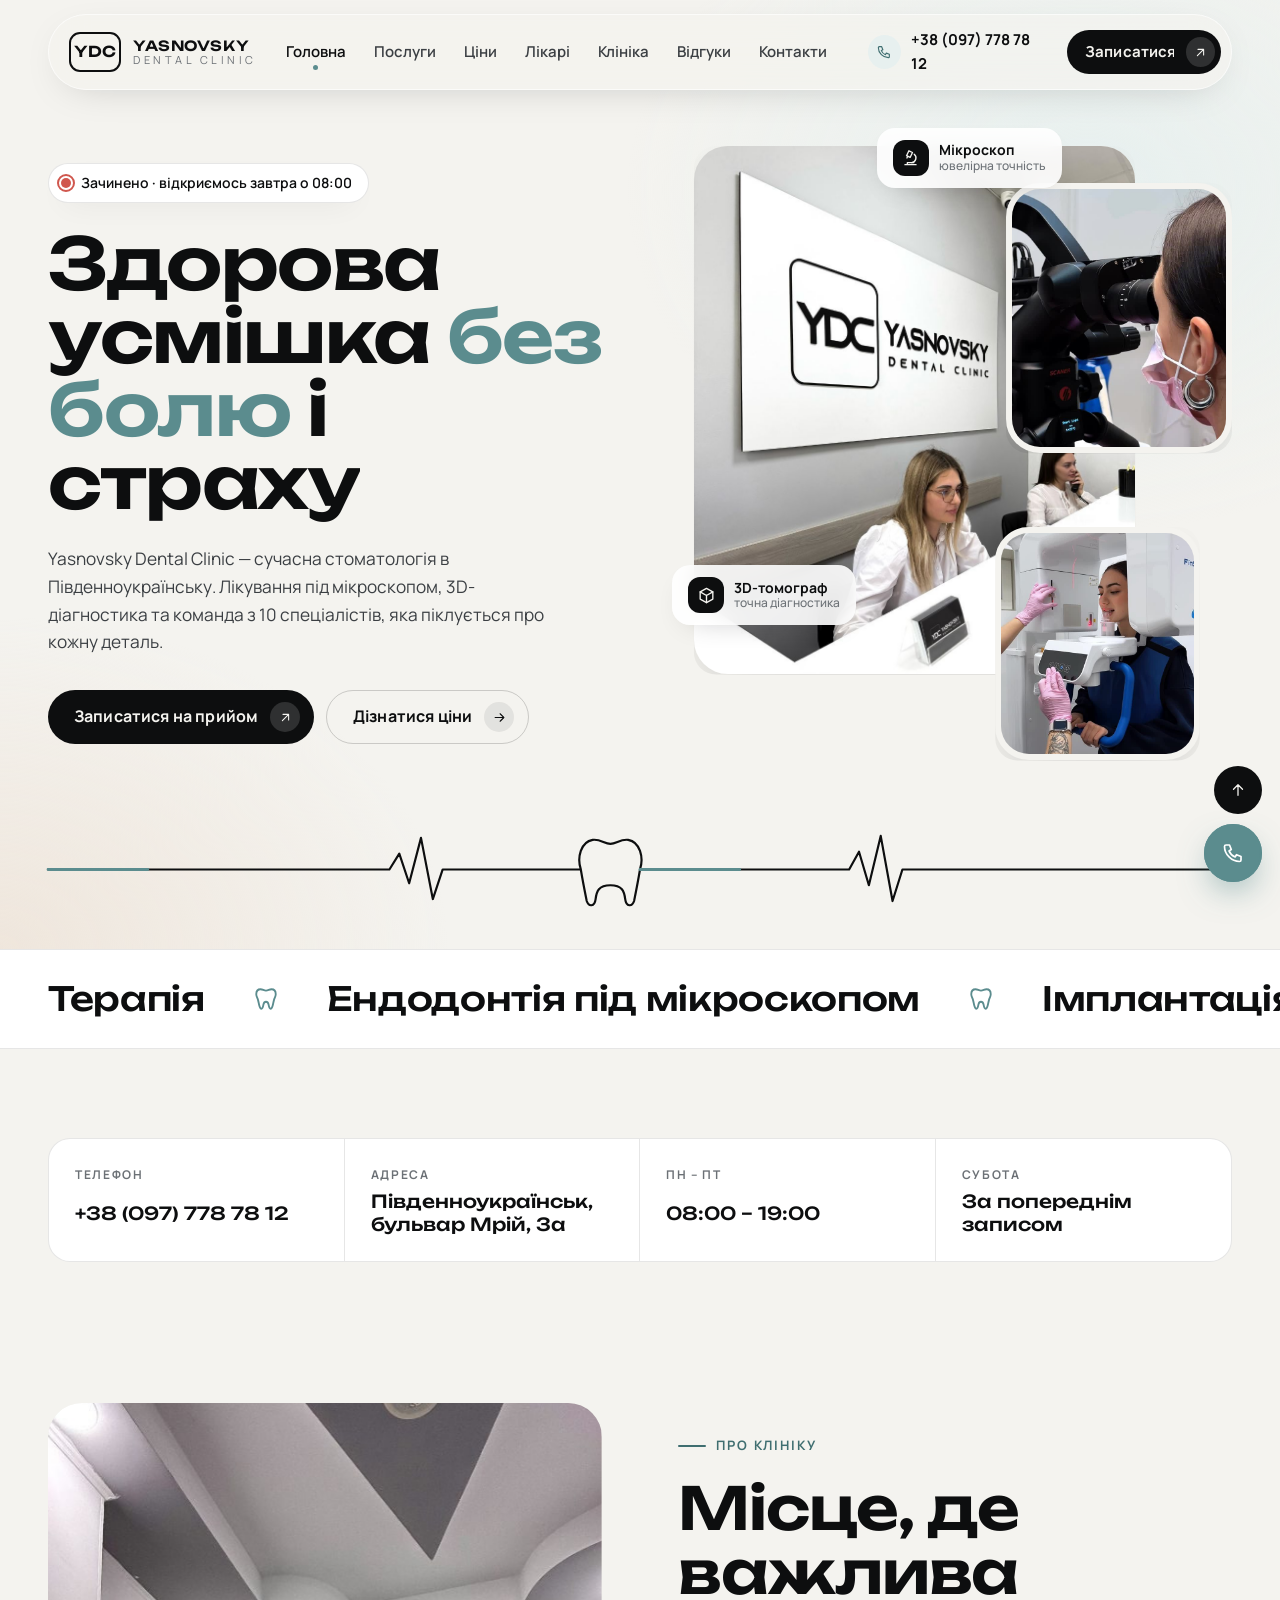
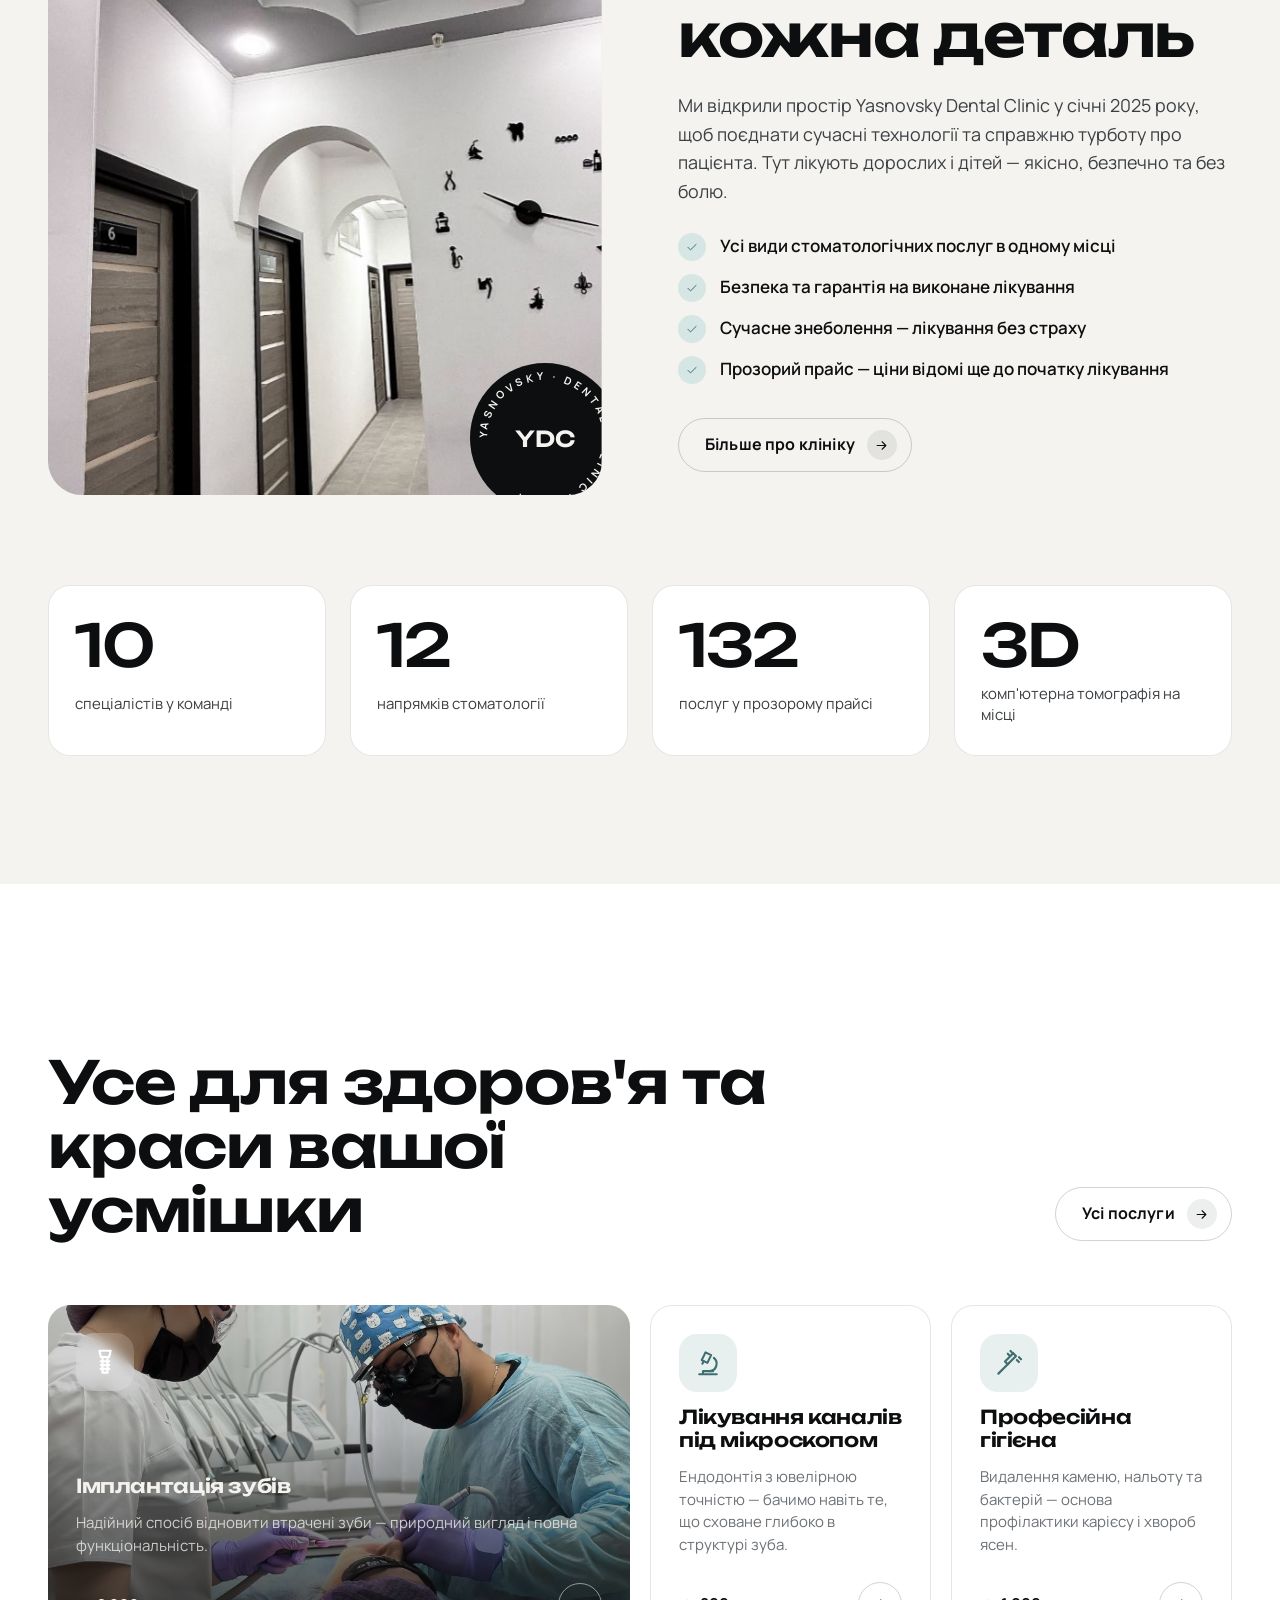
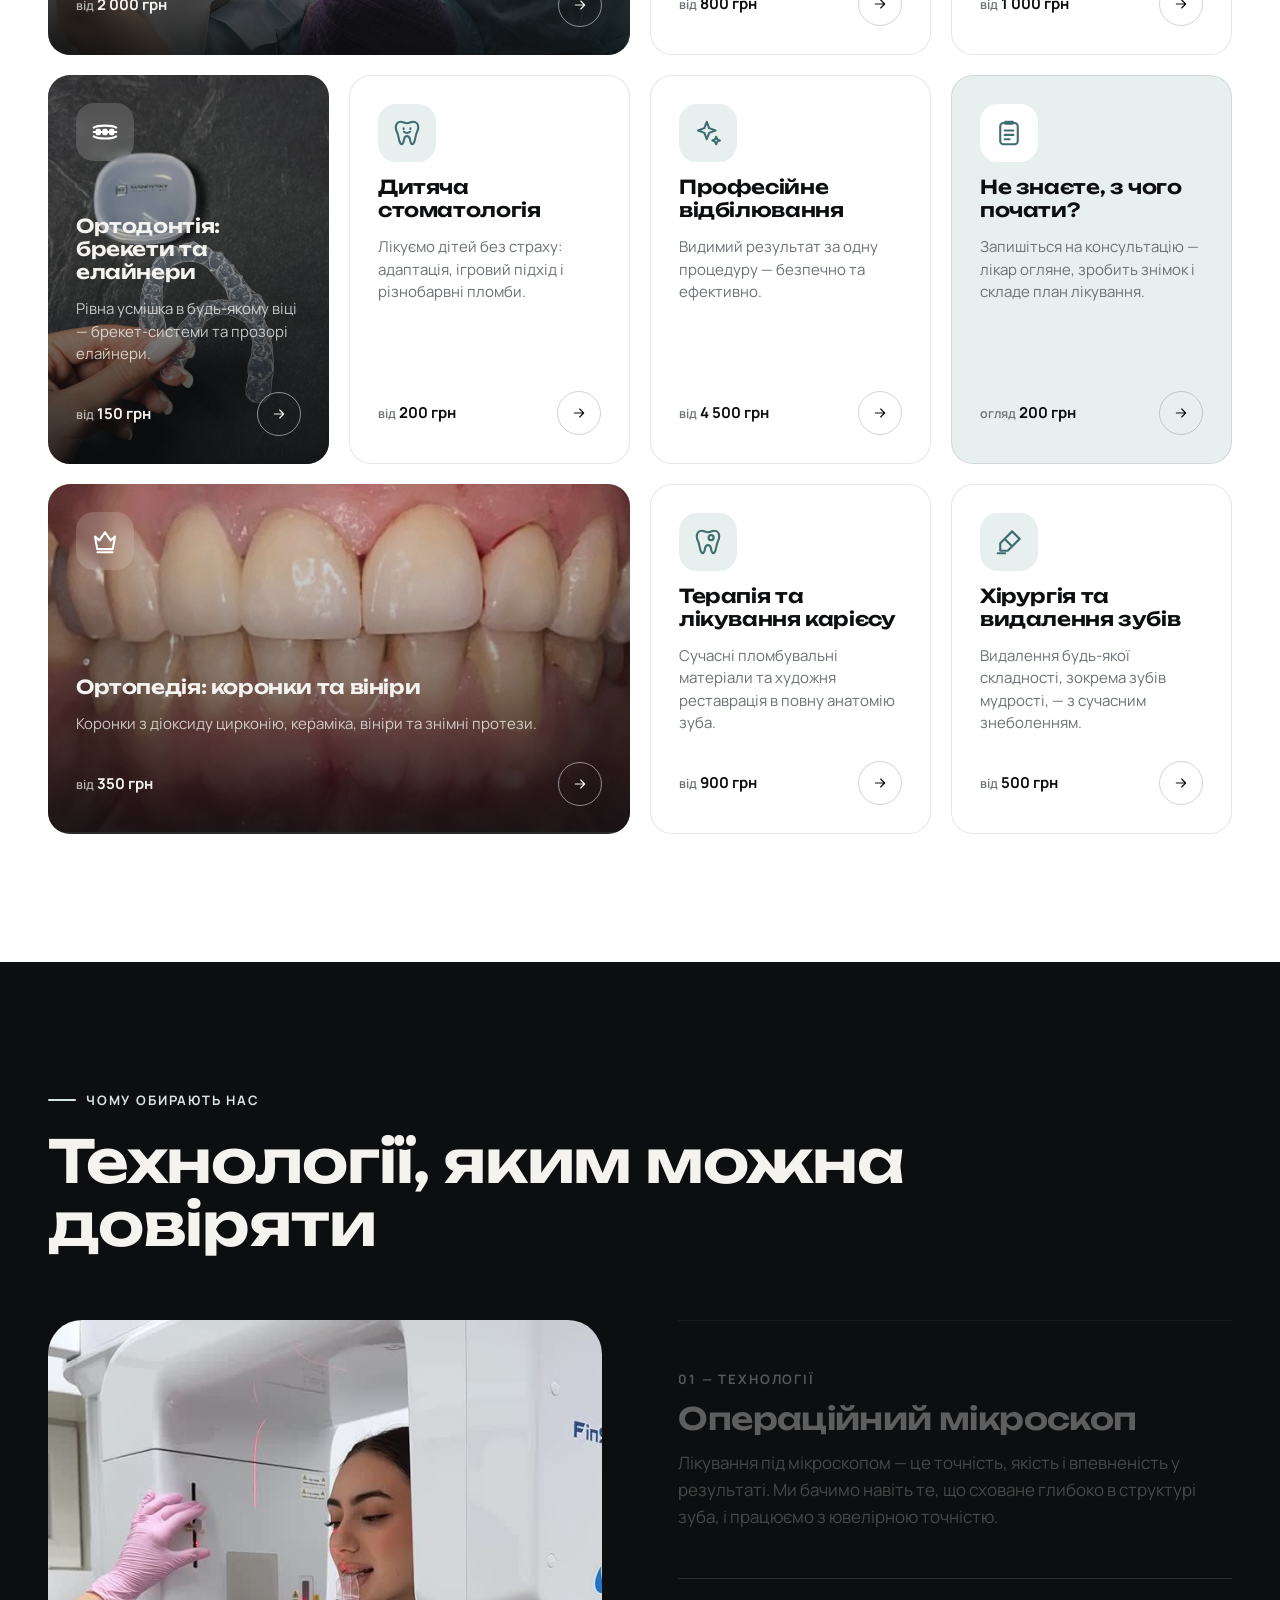
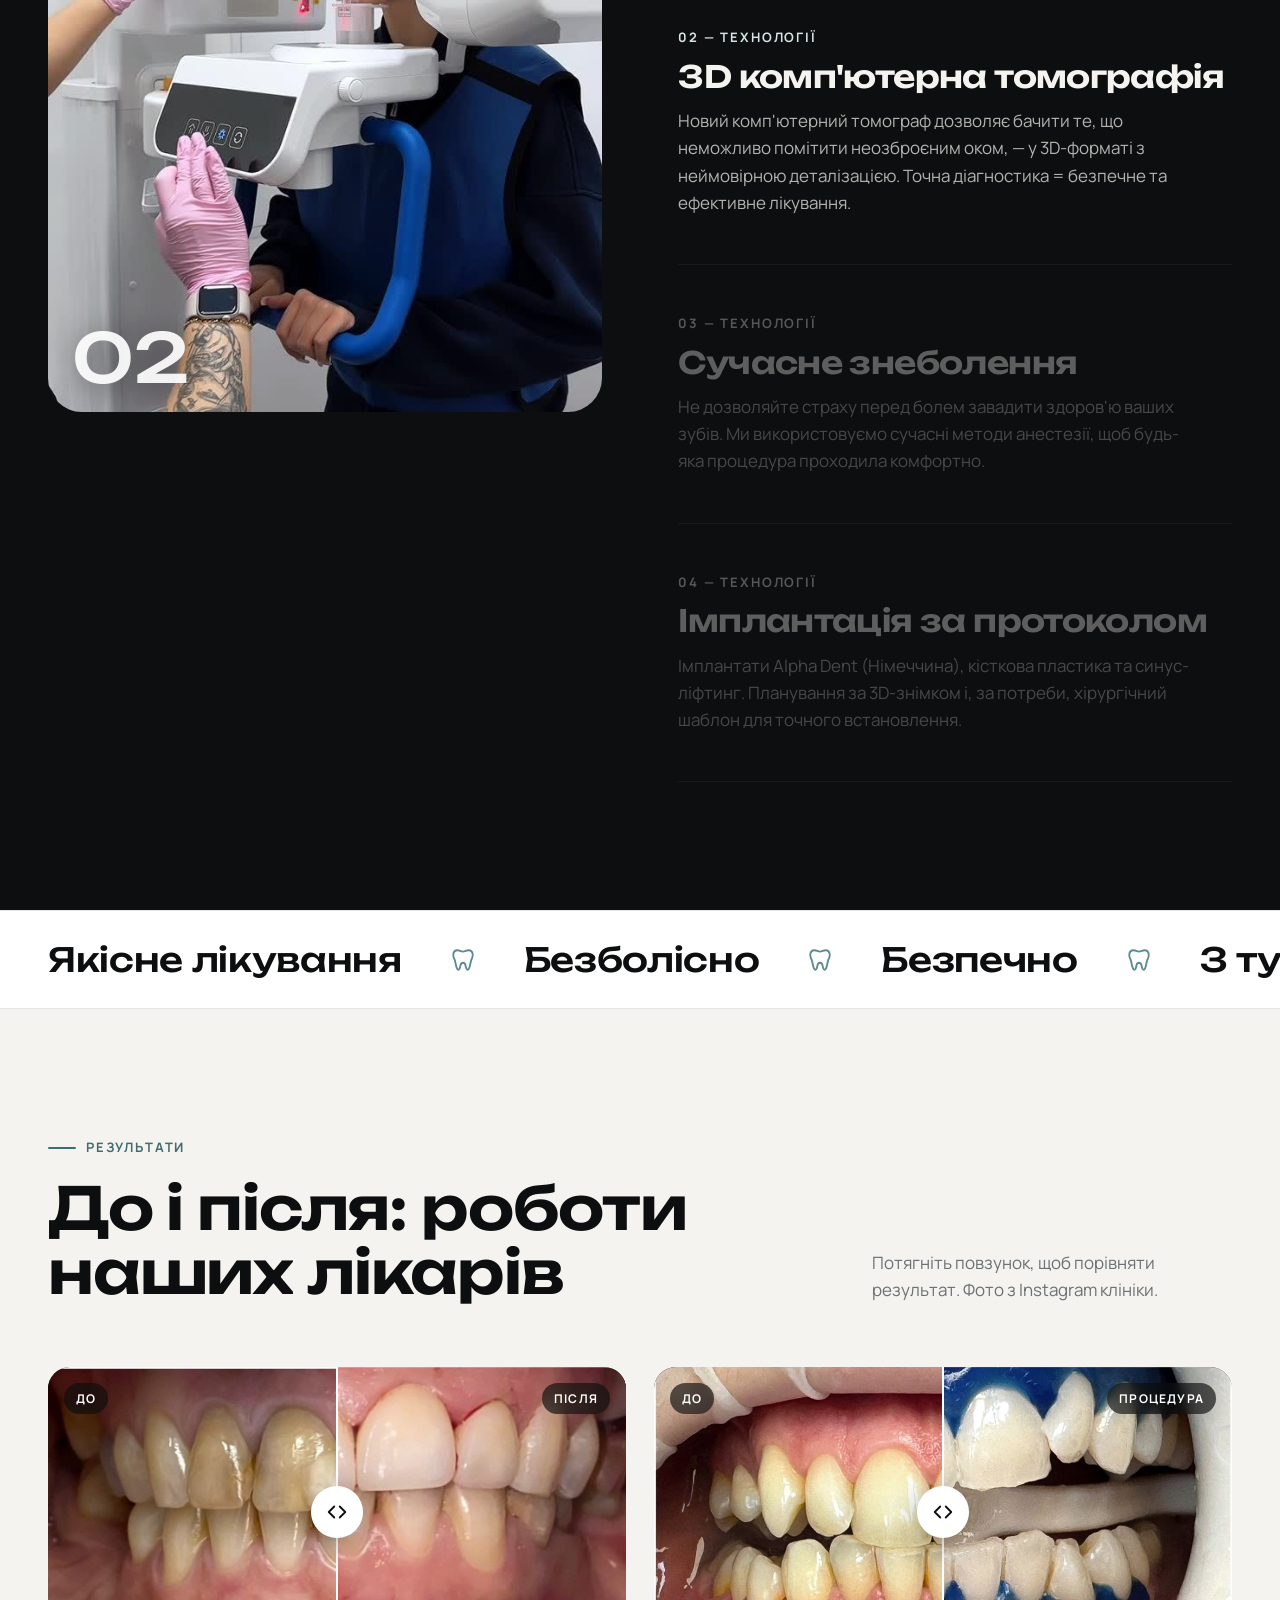
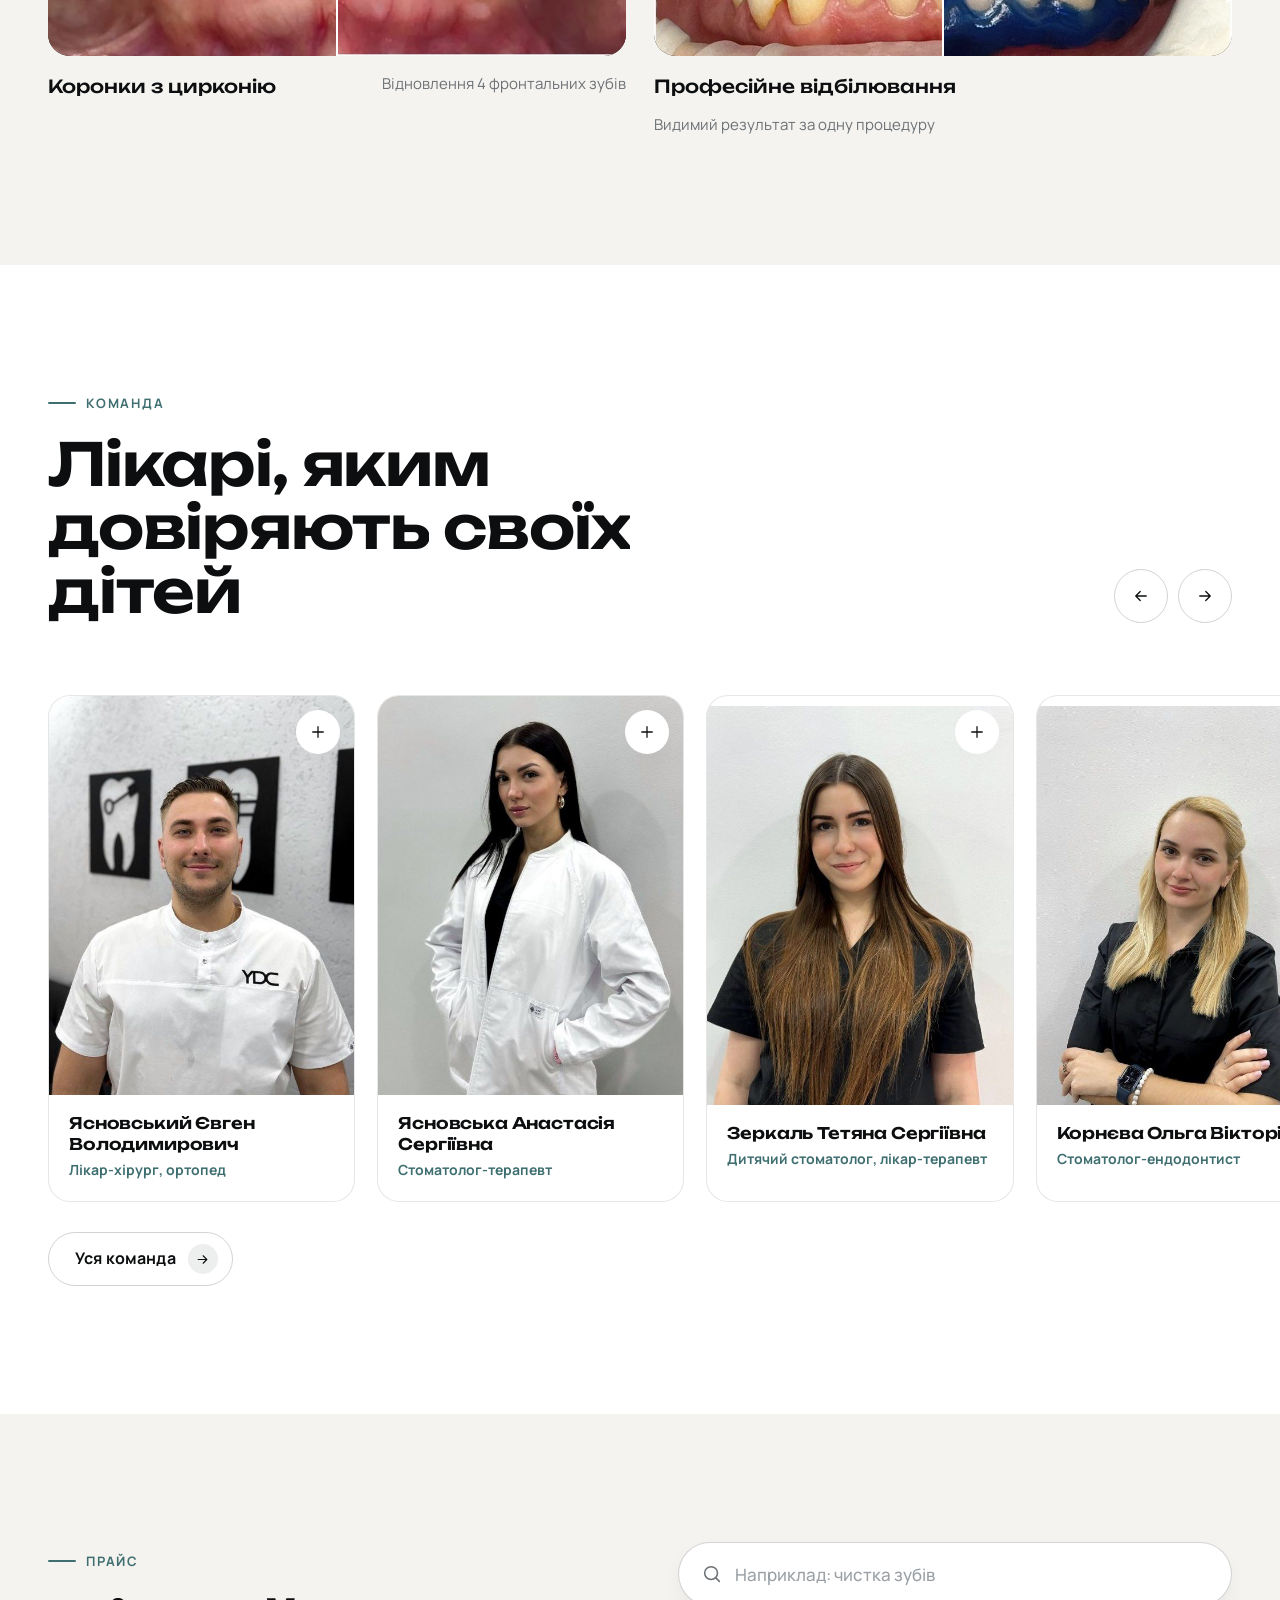
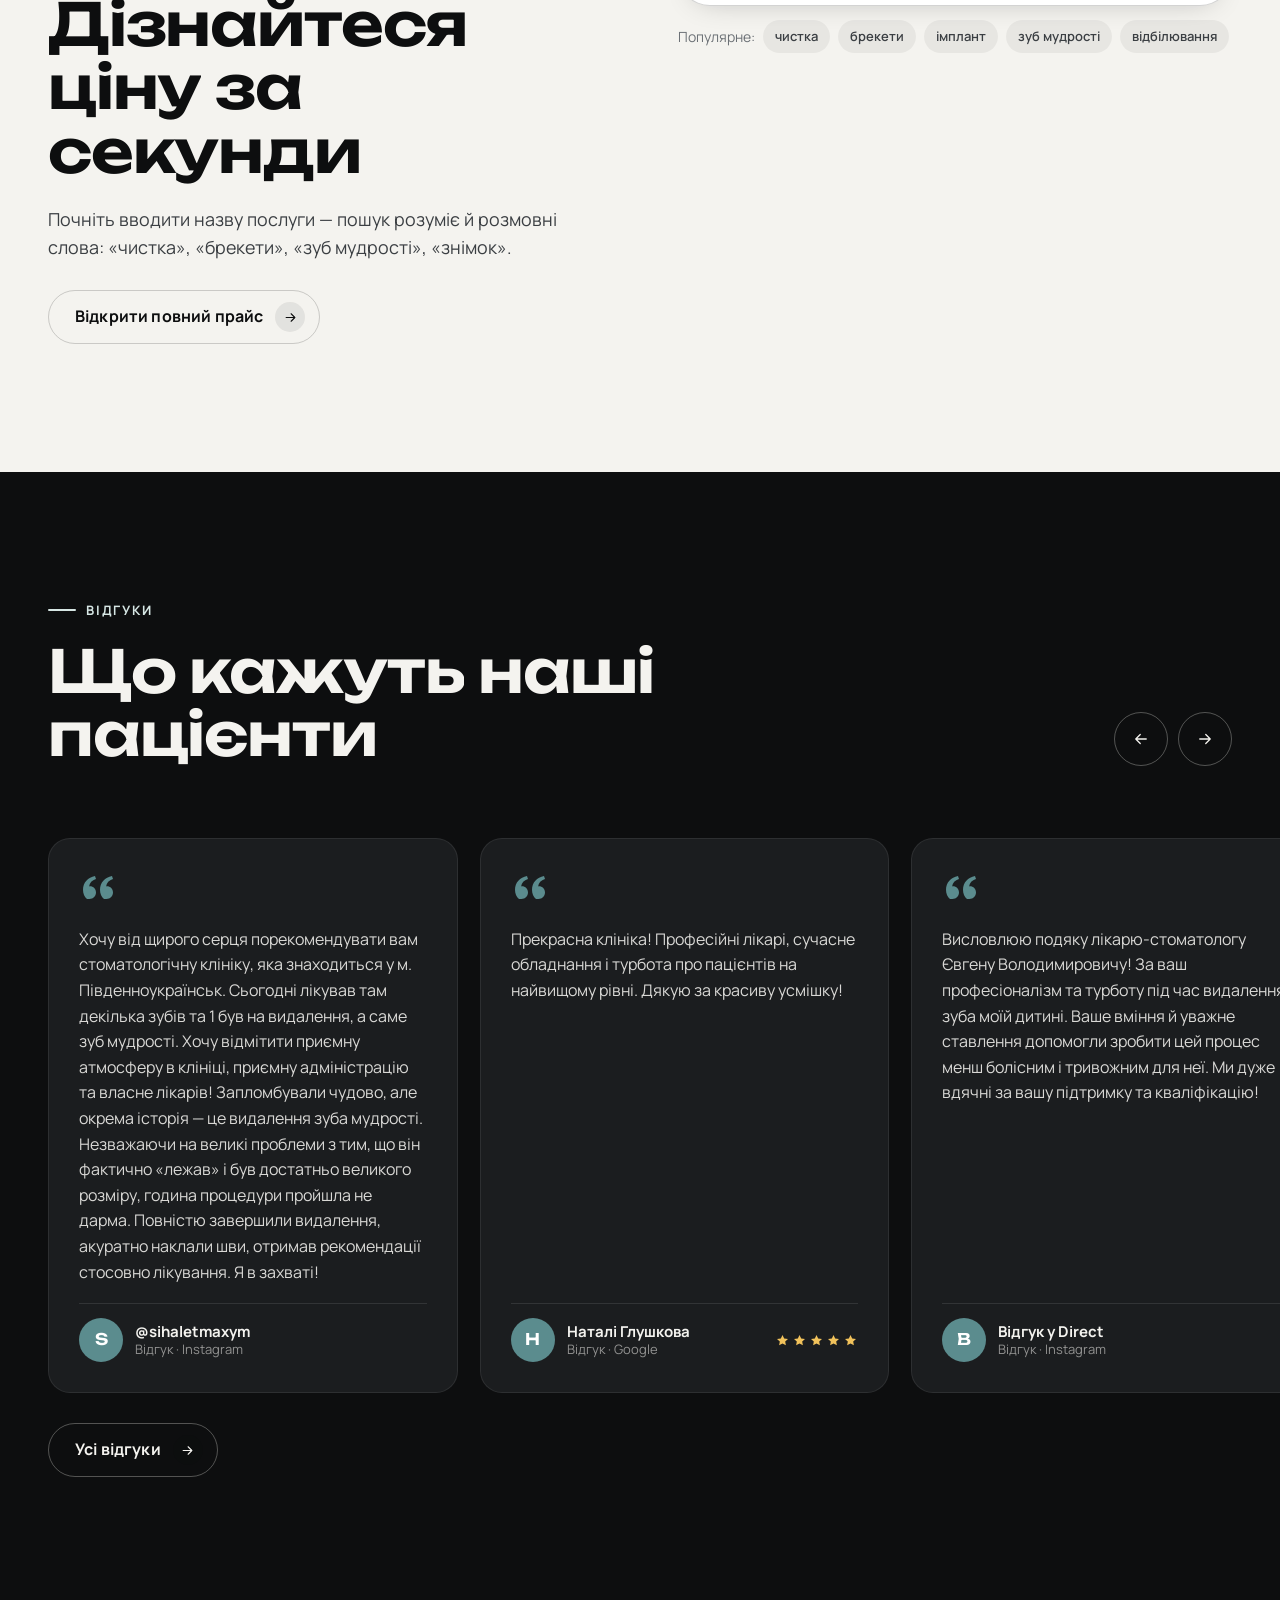
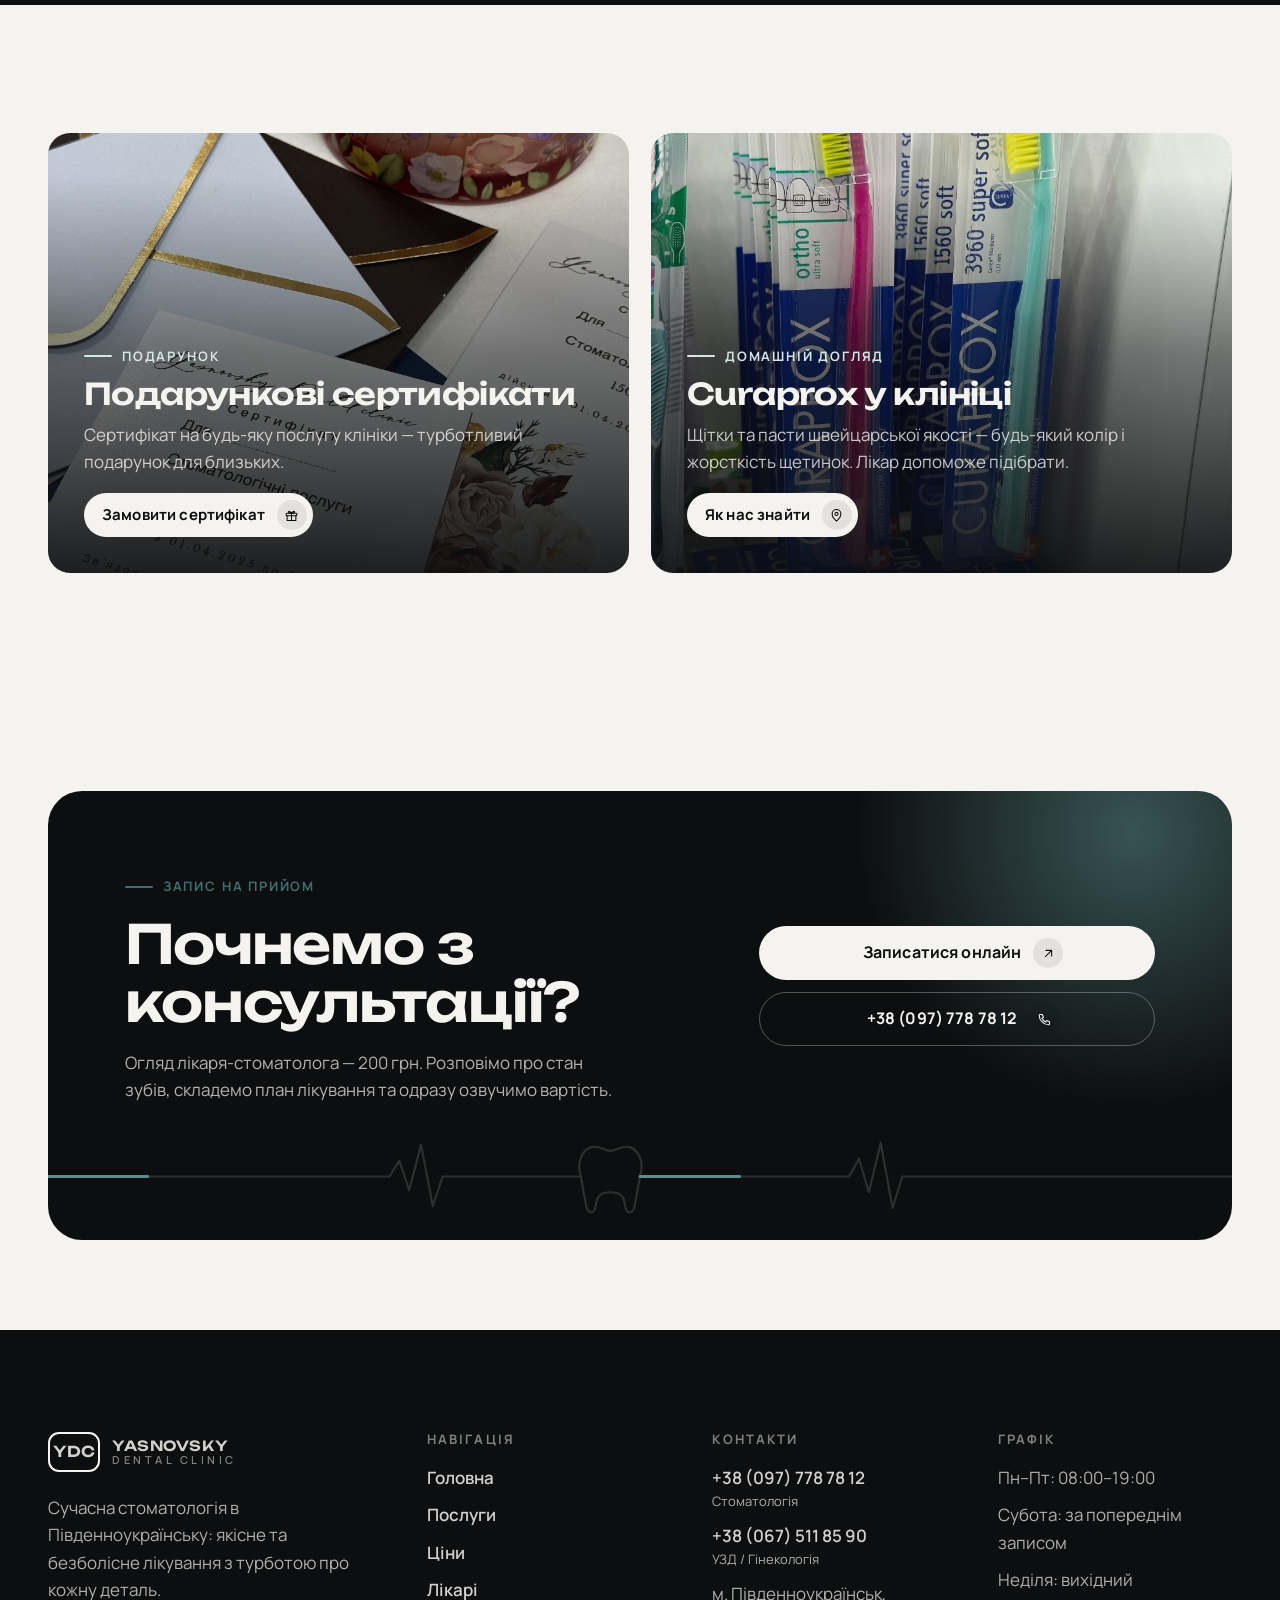
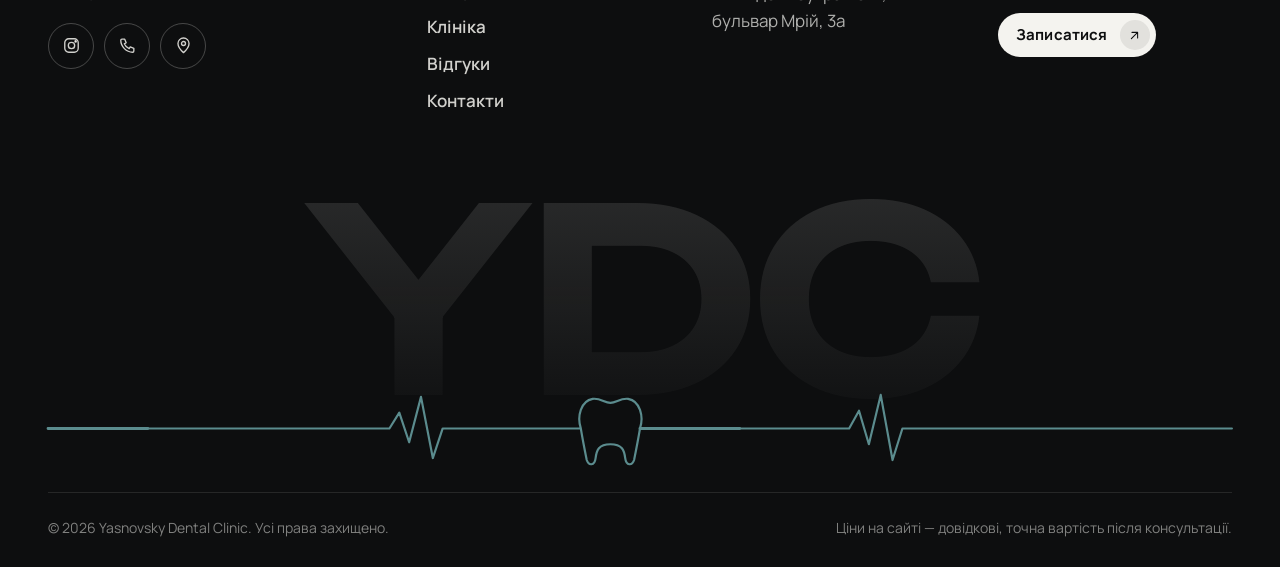
==== index.html @ d6917715 "Add files via upload" ====
<!doctype html>
<html lang="uk" class="no-js">
<head>
<meta charset="utf-8">
<meta name="viewport" content="width=device-width, initial-scale=1, viewport-fit=cover">
<title>Yasnovsky Dental Clinic — стоматологія в Південноукраїнську</title>
<meta name="description" content="Сучасна стоматологія YDC у Південноукраїнську: лікування під мікроскопом, 3D-КТ, імплантація, брекети та дитячий стоматолог. Запис: +38 (097) 778 78 12.">
<meta name="robots" content="noindex, nofollow">
<meta name="theme-color" content="#0d0e0f">
<link rel="canonical" href="https://konkos-design.github.io/ydc-dental/">
<meta property="og:type" content="website">
<meta property="og:locale" content="uk_UA">
<meta property="og:site_name" content="Yasnovsky Dental Clinic">
<meta property="og:title" content="Yasnovsky Dental Clinic — стоматологія в Південноукраїнську">
<meta property="og:description" content="Сучасна стоматологія YDC у Південноукраїнську: лікування під мікроскопом, 3D-КТ, імплантація, брекети та дитячий стоматолог. Запис: +38 (097) 778 78 12.">
<meta property="og:url" content="https://konkos-design.github.io/ydc-dental/">
<meta property="og:image" content="https://konkos-design.github.io/ydc-dental/img/og-image.jpg">
<meta property="og:image:secure_url" content="https://konkos-design.github.io/ydc-dental/img/og-image.jpg">
<meta property="og:image:type" content="image/jpeg">
<meta property="og:image:width" content="1200">
<meta property="og:image:height" content="630">
<meta property="og:image:alt" content="Yasnovsky Dental Clinic — стоматологія в Південноукраїнську">
<meta name="twitter:card" content="summary_large_image">
<meta name="twitter:title" content="Yasnovsky Dental Clinic — стоматологія в Південноукраїнську">
<meta name="twitter:description" content="Сучасна стоматологія YDC у Південноукраїнську: лікування під мікроскопом, 3D-КТ, імплантація, брекети та дитячий стоматолог. Запис: +38 (097) 778 78 12.">
<meta name="twitter:image" content="https://konkos-design.github.io/ydc-dental/img/og-image.jpg">
<link rel="icon" href="img/favicon.svg" type="image/svg+xml">
<link rel="icon" href="img/favicon-32.png" sizes="32x32" type="image/png">
<link rel="apple-touch-icon" href="img/apple-touch-icon.png">
<link rel="preload" href="fonts/unbounded-cyrillic.woff2" as="font" type="font/woff2" crossorigin>
<link rel="preload" href="fonts/manrope-cyrillic.woff2" as="font" type="font/woff2" crossorigin>
<link rel="stylesheet" href="css/fonts.css">
<link rel="stylesheet" href="css/style.css">
<script>document.documentElement.classList.replace("no-js","js");</script>
<script type="application/ld+json">{"@context": "https://schema.org", "@type": "Dentist", "name": "Yasnovsky Dental Clinic", "telephone": "+380977787812", "address": {"@type": "PostalAddress", "streetAddress": "бульвар Мрій, 3а", "addressLocality": "Південноукраїнськ", "addressRegion": "Миколаївська область", "addressCountry": "UA"}, "openingHours": ["Mo-Fr 08:00-19:00"], "sameAs": ["https://www.instagram.com/y.dental_clinic/"], "url": "https://konkos-design.github.io/ydc-dental/"}</script>
</head>
<body data-page="index.html">
<div class="preloader" aria-hidden="true"><div class="preloader__inner"><div class="preloader__logo"><span>Y</span><span>D</span><span>C</span></div><svg class="preloader__ecg" viewBox="0 0 420 60"><path d="M0 30 H120 L134 30 L144 14 L154 46 L166 4 L178 56 L190 30 H230 L240 30 L250 18 L260 40 L270 30 H420"/></svg><div class="preloader__count">0%</div></div></div><div class="scroll-progress" aria-hidden="true"></div>
<header class="header"><div class="container"><div class="header__bar">
<a class="logo" href="index.html" aria-label="Yasnovsky Dental Clinic — на головну"><span class="logo__mark">YDC</span><span class="logo__txt"><b>Yasnovsky</b><small>Dental clinic</small></span></a>
<nav class="nav" aria-label="Головне меню"><a href="index.html" class="is-active" aria-current="page">Головна</a><a href="poslugy.html">Послуги</a><a href="tsiny.html">Ціни</a><a href="likari.html">Лікарі</a><a href="klinika.html">Клініка</a><a href="vidhuky.html">Відгуки</a><a href="kontakty.html">Контакти</a></nav>
<div class="header__actions">
<a class="header__phone" href="tel:+380977787812"><i><svg viewBox="0 0 24 24" fill="none" stroke="currentColor" stroke-width="1.7" stroke-linecap="round" stroke-linejoin="round" aria-hidden="true"><path d="M5 4h3.5l1.8 4.5-2.3 1.4a11 11 0 0 0 6.1 6.1l1.4-2.3L20 15.5V19a1.5 1.5 0 0 1-1.5 1.5C10.6 20.5 3.5 13.4 3.5 5.5A1.5 1.5 0 0 1 5 4z"/></svg></i><span>+38 (097) 778 78 12</span></a>
<button class="btn btn--sm" type="button" data-magnetic data-book=""><span class="btn__txt"><span>Записатися</span><span aria-hidden="true">Записатися</span></span><span class="btn__ico"><svg viewBox="0 0 24 24" fill="none" stroke="currentColor" stroke-width="1.7" stroke-linecap="round" stroke-linejoin="round" aria-hidden="true"><path d="M7 17L17 7M8 7h9v9"/></svg></span></button>
<button class="burger" aria-label="Меню" aria-expanded="false"><span></span><span></span><span></span></button>
</div></div></div></header>
<div class="mmenu" aria-label="Мобільне меню"><nav class="mmenu__nav"><a href="index.html" class="is-active"><small>01</small>Головна</a><a href="poslugy.html"><small>02</small>Послуги</a><a href="tsiny.html"><small>03</small>Ціни</a><a href="likari.html"><small>04</small>Лікарі</a><a href="klinika.html"><small>05</small>Клініка</a><a href="vidhuky.html"><small>06</small>Відгуки</a><a href="kontakty.html"><small>07</small>Контакти</a></nav>
<div class="mmenu__foot"><a class="tel" href="tel:+380977787812">+38 (097) 778 78 12</a><p>м. Південноукраїнськ, бульвар Мрій, 3а</p><p>Пн–Пт 08:00–19:00 · Сб за записом</p><button class="btn btn--light" type="button" data-magnetic data-book=""><span class="btn__txt"><span>Записатися на прийом</span><span aria-hidden="true">Записатися на прийом</span></span><span class="btn__ico"><svg viewBox="0 0 24 24" fill="none" stroke="currentColor" stroke-width="1.7" stroke-linecap="round" stroke-linejoin="round" aria-hidden="true"><path d="M7 17L17 7M8 7h9v9"/></svg></span></button></div></div>
<main><section class="hero"><div class="hero__bg"></div><div class="container">
<div class="hero__grid"><div>
<div class="hero__status" data-open-status><span class="dot"></span><span data-status-text>Пн–Пт 08:00–19:00</span></div>
<h1 class="hero__title" data-split>Здорова усмішка <em>без болю</em> і&nbsp;страху</h1>
<p class="hero__lead" data-reveal style="--d:.35s">Yasnovsky Dental Clinic — сучасна стоматологія в Південноукраїнську. Лікування під мікроскопом, 3D-діагностика та команда з 10 спеціалістів, яка піклується про кожну деталь.</p>
<div class="hero__cta" data-reveal style="--d:.5s"><button class="btn " type="button" data-magnetic data-book=""><span class="btn__txt"><span>Записатися на прийом</span><span aria-hidden="true">Записатися на прийом</span></span><span class="btn__ico"><svg viewBox="0 0 24 24" fill="none" stroke="currentColor" stroke-width="1.7" stroke-linecap="round" stroke-linejoin="round" aria-hidden="true"><path d="M7 17L17 7M8 7h9v9"/></svg></span></button><a class="btn btn--ghost" href="tsiny.html" data-magnetic ><span class="btn__txt"><span>Дізнатися ціни</span><span aria-hidden="true">Дізнатися ціни</span></span><span class="btn__ico"><svg viewBox="0 0 24 24" fill="none" stroke="currentColor" stroke-width="1.7" stroke-linecap="round" stroke-linejoin="round" aria-hidden="true"><path d="M5 12h14M13 6l6 6-6 6"/></svg></span></a></div>
</div>
<div class="hero__visual">
<div class="hero__img hero__img--a" data-reveal="clip" style="--d:.2s"><img src="img/reception.jpg" alt="Ресепшн Yasnovsky Dental Clinic" width="900" height="1200" fetchpriority="high"></div>
<div class="hero__img hero__img--b" data-reveal="clip" style="--d:.45s"><img src="img/microscope.jpg" alt="Лікування під мікроскопом" width="640" height="1136"></div>
<div class="hero__img hero__img--c" data-reveal="clip" style="--d:.6s"><img src="img/ct-scan.jpg" alt="Комп'ютерний томограф" width="640" height="1136"></div>
<div class="chip-float chip-float--1" data-reveal="scale" style="--d:.9s"><i><svg viewBox="0 0 24 24" fill="none" stroke="currentColor" stroke-width="1.7" stroke-linecap="round" stroke-linejoin="round" aria-hidden="true"><path d="M12 3l8 4.5v9L12 21l-8-4.5v-9z"/><path d="M12 12l8-4.5M12 12v9M12 12L4 7.5"/></svg></i><span>3D-томограф<small>точна діагностика</small></span></div>
<div class="chip-float chip-float--2" data-reveal="scale" style="--d:1.05s"><i><svg viewBox="0 0 24 24" fill="none" stroke="currentColor" stroke-width="1.7" stroke-linecap="round" stroke-linejoin="round" aria-hidden="true"><path d="M5 21h14M8 21v-2.5h8M10 3.5l4.5 2.2-3 6.2L7 9.7z"/><path d="M8.5 10.5L7.5 12.6M13.5 18.5a6 6 0 0 0 3.2-10.6"/></svg></i><span>Мікроскоп<small>ювелірна точність</small></span></div>
</div></div>
<svg class="ecg hero__ecg" data-draw viewBox="0 0 1200 80" preserveAspectRatio="xMidYMid meet" aria-hidden="true"><path class="ecg__line" pathLength="1" d="M0 40 H330 L346 40 L356 24 L366 54 L378 8 L390 70 L400 40 H540 C542 52 544 62 546 72 C548 78 554 78 555 70 C556 62 558 56 570 56 C582 56 584 62 585 70 C586 78 592 78 594 72 C596 62 598 52 600 40 C604 28 600 12 588 10 C580 9 576 14 570 14 C564 14 560 9 552 10 C540 12 536 28 540 40 M600 40 H800 L812 40 L822 22 L832 56 L844 6 L856 72 L866 40 H1200"/><path class="ecg__pulse" pathLength="1" d="M0 40 H330 L346 40 L356 24 L366 54 L378 8 L390 70 L400 40 H540 C542 52 544 62 546 72 C548 78 554 78 555 70 C556 62 558 56 570 56 C582 56 584 62 585 70 C586 78 592 78 594 72 C596 62 598 52 600 40 C604 28 600 12 588 10 C580 9 576 14 570 14 C564 14 560 9 552 10 C540 12 536 28 540 40 M600 40 H800 L812 40 L822 22 L832 56 L844 6 L856 72 L866 40 H1200"/></svg>
</div></section><div class="marquee" aria-hidden="true"><div class="marquee__track"><span class="marquee__item">Терапія<svg viewBox="0 0 24 24" fill="none" stroke="currentColor" stroke-width="1.7" stroke-linecap="round" stroke-linejoin="round" aria-hidden="true"><path d="M7 3C4.5 3 3 5 3 7.5c0 2 1 3.4 1.6 5.3.5 1.6.7 3.4 1.2 5.2.4 1.4.9 3 2 3 1.4 0 1.5-2.6 1.9-4.2.3-1.3.8-2.3 2.3-2.3s2 1 2.3 2.3c.4 1.6.5 4.2 1.9 4.2 1.1 0 1.6-1.6 2-3 .5-1.8.7-3.6 1.2-5.2.6-1.9 1.6-3.3 1.6-5.3C21 5 19.5 3 17 3c-2 0-3 1.2-5 1.2S9 3 7 3z"/></svg></span><span class="marquee__item">Ендодонтія під мікроскопом<svg viewBox="0 0 24 24" fill="none" stroke="currentColor" stroke-width="1.7" stroke-linecap="round" stroke-linejoin="round" aria-hidden="true"><path d="M7 3C4.5 3 3 5 3 7.5c0 2 1 3.4 1.6 5.3.5 1.6.7 3.4 1.2 5.2.4 1.4.9 3 2 3 1.4 0 1.5-2.6 1.9-4.2.3-1.3.8-2.3 2.3-2.3s2 1 2.3 2.3c.4 1.6.5 4.2 1.9 4.2 1.1 0 1.6-1.6 2-3 .5-1.8.7-3.6 1.2-5.2.6-1.9 1.6-3.3 1.6-5.3C21 5 19.5 3 17 3c-2 0-3 1.2-5 1.2S9 3 7 3z"/></svg></span><span class="marquee__item">Імплантація<svg viewBox="0 0 24 24" fill="none" stroke="currentColor" stroke-width="1.7" stroke-linecap="round" stroke-linejoin="round" aria-hidden="true"><path d="M7 3C4.5 3 3 5 3 7.5c0 2 1 3.4 1.6 5.3.5 1.6.7 3.4 1.2 5.2.4 1.4.9 3 2 3 1.4 0 1.5-2.6 1.9-4.2.3-1.3.8-2.3 2.3-2.3s2 1 2.3 2.3c.4 1.6.5 4.2 1.9 4.2 1.1 0 1.6-1.6 2-3 .5-1.8.7-3.6 1.2-5.2.6-1.9 1.6-3.3 1.6-5.3C21 5 19.5 3 17 3c-2 0-3 1.2-5 1.2S9 3 7 3z"/></svg></span><span class="marquee__item">Брекети та елайнери<svg viewBox="0 0 24 24" fill="none" stroke="currentColor" stroke-width="1.7" stroke-linecap="round" stroke-linejoin="round" aria-hidden="true"><path d="M7 3C4.5 3 3 5 3 7.5c0 2 1 3.4 1.6 5.3.5 1.6.7 3.4 1.2 5.2.4 1.4.9 3 2 3 1.4 0 1.5-2.6 1.9-4.2.3-1.3.8-2.3 2.3-2.3s2 1 2.3 2.3c.4 1.6.5 4.2 1.9 4.2 1.1 0 1.6-1.6 2-3 .5-1.8.7-3.6 1.2-5.2.6-1.9 1.6-3.3 1.6-5.3C21 5 19.5 3 17 3c-2 0-3 1.2-5 1.2S9 3 7 3z"/></svg></span><span class="marquee__item">Дитяча стоматологія<svg viewBox="0 0 24 24" fill="none" stroke="currentColor" stroke-width="1.7" stroke-linecap="round" stroke-linejoin="round" aria-hidden="true"><path d="M7 3C4.5 3 3 5 3 7.5c0 2 1 3.4 1.6 5.3.5 1.6.7 3.4 1.2 5.2.4 1.4.9 3 2 3 1.4 0 1.5-2.6 1.9-4.2.3-1.3.8-2.3 2.3-2.3s2 1 2.3 2.3c.4 1.6.5 4.2 1.9 4.2 1.1 0 1.6-1.6 2-3 .5-1.8.7-3.6 1.2-5.2.6-1.9 1.6-3.3 1.6-5.3C21 5 19.5 3 17 3c-2 0-3 1.2-5 1.2S9 3 7 3z"/></svg></span><span class="marquee__item">Відбілювання<svg viewBox="0 0 24 24" fill="none" stroke="currentColor" stroke-width="1.7" stroke-linecap="round" stroke-linejoin="round" aria-hidden="true"><path d="M7 3C4.5 3 3 5 3 7.5c0 2 1 3.4 1.6 5.3.5 1.6.7 3.4 1.2 5.2.4 1.4.9 3 2 3 1.4 0 1.5-2.6 1.9-4.2.3-1.3.8-2.3 2.3-2.3s2 1 2.3 2.3c.4 1.6.5 4.2 1.9 4.2 1.1 0 1.6-1.6 2-3 .5-1.8.7-3.6 1.2-5.2.6-1.9 1.6-3.3 1.6-5.3C21 5 19.5 3 17 3c-2 0-3 1.2-5 1.2S9 3 7 3z"/></svg></span><span class="marquee__item">Професійна гігієна<svg viewBox="0 0 24 24" fill="none" stroke="currentColor" stroke-width="1.7" stroke-linecap="round" stroke-linejoin="round" aria-hidden="true"><path d="M7 3C4.5 3 3 5 3 7.5c0 2 1 3.4 1.6 5.3.5 1.6.7 3.4 1.2 5.2.4 1.4.9 3 2 3 1.4 0 1.5-2.6 1.9-4.2.3-1.3.8-2.3 2.3-2.3s2 1 2.3 2.3c.4 1.6.5 4.2 1.9 4.2 1.1 0 1.6-1.6 2-3 .5-1.8.7-3.6 1.2-5.2.6-1.9 1.6-3.3 1.6-5.3C21 5 19.5 3 17 3c-2 0-3 1.2-5 1.2S9 3 7 3z"/></svg></span><span class="marquee__item">Коронки з цирконію<svg viewBox="0 0 24 24" fill="none" stroke="currentColor" stroke-width="1.7" stroke-linecap="round" stroke-linejoin="round" aria-hidden="true"><path d="M7 3C4.5 3 3 5 3 7.5c0 2 1 3.4 1.6 5.3.5 1.6.7 3.4 1.2 5.2.4 1.4.9 3 2 3 1.4 0 1.5-2.6 1.9-4.2.3-1.3.8-2.3 2.3-2.3s2 1 2.3 2.3c.4 1.6.5 4.2 1.9 4.2 1.1 0 1.6-1.6 2-3 .5-1.8.7-3.6 1.2-5.2.6-1.9 1.6-3.3 1.6-5.3C21 5 19.5 3 17 3c-2 0-3 1.2-5 1.2S9 3 7 3z"/></svg></span><span class="marquee__item">Терапія<svg viewBox="0 0 24 24" fill="none" stroke="currentColor" stroke-width="1.7" stroke-linecap="round" stroke-linejoin="round" aria-hidden="true"><path d="M7 3C4.5 3 3 5 3 7.5c0 2 1 3.4 1.6 5.3.5 1.6.7 3.4 1.2 5.2.4 1.4.9 3 2 3 1.4 0 1.5-2.6 1.9-4.2.3-1.3.8-2.3 2.3-2.3s2 1 2.3 2.3c.4 1.6.5 4.2 1.9 4.2 1.1 0 1.6-1.6 2-3 .5-1.8.7-3.6 1.2-5.2.6-1.9 1.6-3.3 1.6-5.3C21 5 19.5 3 17 3c-2 0-3 1.2-5 1.2S9 3 7 3z"/></svg></span><span class="marquee__item">Ендодонтія під мікроскопом<svg viewBox="0 0 24 24" fill="none" stroke="currentColor" stroke-width="1.7" stroke-linecap="round" stroke-linejoin="round" aria-hidden="true"><path d="M7 3C4.5 3 3 5 3 7.5c0 2 1 3.4 1.6 5.3.5 1.6.7 3.4 1.2 5.2.4 1.4.9 3 2 3 1.4 0 1.5-2.6 1.9-4.2.3-1.3.8-2.3 2.3-2.3s2 1 2.3 2.3c.4 1.6.5 4.2 1.9 4.2 1.1 0 1.6-1.6 2-3 .5-1.8.7-3.6 1.2-5.2.6-1.9 1.6-3.3 1.6-5.3C21 5 19.5 3 17 3c-2 0-3 1.2-5 1.2S9 3 7 3z"/></svg></span><span class="marquee__item">Імплантація<svg viewBox="0 0 24 24" fill="none" stroke="currentColor" stroke-width="1.7" stroke-linecap="round" stroke-linejoin="round" aria-hidden="true"><path d="M7 3C4.5 3 3 5 3 7.5c0 2 1 3.4 1.6 5.3.5 1.6.7 3.4 1.2 5.2.4 1.4.9 3 2 3 1.4 0 1.5-2.6 1.9-4.2.3-1.3.8-2.3 2.3-2.3s2 1 2.3 2.3c.4 1.6.5 4.2 1.9 4.2 1.1 0 1.6-1.6 2-3 .5-1.8.7-3.6 1.2-5.2.6-1.9 1.6-3.3 1.6-5.3C21 5 19.5 3 17 3c-2 0-3 1.2-5 1.2S9 3 7 3z"/></svg></span><span class="marquee__item">Брекети та елайнери<svg viewBox="0 0 24 24" fill="none" stroke="currentColor" stroke-width="1.7" stroke-linecap="round" stroke-linejoin="round" aria-hidden="true"><path d="M7 3C4.5 3 3 5 3 7.5c0 2 1 3.4 1.6 5.3.5 1.6.7 3.4 1.2 5.2.4 1.4.9 3 2 3 1.4 0 1.5-2.6 1.9-4.2.3-1.3.8-2.3 2.3-2.3s2 1 2.3 2.3c.4 1.6.5 4.2 1.9 4.2 1.1 0 1.6-1.6 2-3 .5-1.8.7-3.6 1.2-5.2.6-1.9 1.6-3.3 1.6-5.3C21 5 19.5 3 17 3c-2 0-3 1.2-5 1.2S9 3 7 3z"/></svg></span><span class="marquee__item">Дитяча стоматологія<svg viewBox="0 0 24 24" fill="none" stroke="currentColor" stroke-width="1.7" stroke-linecap="round" stroke-linejoin="round" aria-hidden="true"><path d="M7 3C4.5 3 3 5 3 7.5c0 2 1 3.4 1.6 5.3.5 1.6.7 3.4 1.2 5.2.4 1.4.9 3 2 3 1.4 0 1.5-2.6 1.9-4.2.3-1.3.8-2.3 2.3-2.3s2 1 2.3 2.3c.4 1.6.5 4.2 1.9 4.2 1.1 0 1.6-1.6 2-3 .5-1.8.7-3.6 1.2-5.2.6-1.9 1.6-3.3 1.6-5.3C21 5 19.5 3 17 3c-2 0-3 1.2-5 1.2S9 3 7 3z"/></svg></span><span class="marquee__item">Відбілювання<svg viewBox="0 0 24 24" fill="none" stroke="currentColor" stroke-width="1.7" stroke-linecap="round" stroke-linejoin="round" aria-hidden="true"><path d="M7 3C4.5 3 3 5 3 7.5c0 2 1 3.4 1.6 5.3.5 1.6.7 3.4 1.2 5.2.4 1.4.9 3 2 3 1.4 0 1.5-2.6 1.9-4.2.3-1.3.8-2.3 2.3-2.3s2 1 2.3 2.3c.4 1.6.5 4.2 1.9 4.2 1.1 0 1.6-1.6 2-3 .5-1.8.7-3.6 1.2-5.2.6-1.9 1.6-3.3 1.6-5.3C21 5 19.5 3 17 3c-2 0-3 1.2-5 1.2S9 3 7 3z"/></svg></span><span class="marquee__item">Професійна гігієна<svg viewBox="0 0 24 24" fill="none" stroke="currentColor" stroke-width="1.7" stroke-linecap="round" stroke-linejoin="round" aria-hidden="true"><path d="M7 3C4.5 3 3 5 3 7.5c0 2 1 3.4 1.6 5.3.5 1.6.7 3.4 1.2 5.2.4 1.4.9 3 2 3 1.4 0 1.5-2.6 1.9-4.2.3-1.3.8-2.3 2.3-2.3s2 1 2.3 2.3c.4 1.6.5 4.2 1.9 4.2 1.1 0 1.6-1.6 2-3 .5-1.8.7-3.6 1.2-5.2.6-1.9 1.6-3.3 1.6-5.3C21 5 19.5 3 17 3c-2 0-3 1.2-5 1.2S9 3 7 3z"/></svg></span><span class="marquee__item">Коронки з цирконію<svg viewBox="0 0 24 24" fill="none" stroke="currentColor" stroke-width="1.7" stroke-linecap="round" stroke-linejoin="round" aria-hidden="true"><path d="M7 3C4.5 3 3 5 3 7.5c0 2 1 3.4 1.6 5.3.5 1.6.7 3.4 1.2 5.2.4 1.4.9 3 2 3 1.4 0 1.5-2.6 1.9-4.2.3-1.3.8-2.3 2.3-2.3s2 1 2.3 2.3c.4 1.6.5 4.2 1.9 4.2 1.1 0 1.6-1.6 2-3 .5-1.8.7-3.6 1.2-5.2.6-1.9 1.6-3.3 1.6-5.3C21 5 19.5 3 17 3c-2 0-3 1.2-5 1.2S9 3 7 3z"/></svg></span></div></div><section class="section--tight"><div class="container">
<div class="quick" data-reveal>
<div class="quick__item"><small>Телефон</small><b><a href="tel:+380977787812">+38 (097) 778 78 12</a></b></div>
<div class="quick__item"><small>Адреса</small><b>Південноукраїнськ, бульвар Мрій, 3а</b></div>
<div class="quick__item"><small>Пн – Пт</small><b>08:00 – 19:00</b></div>
<div class="quick__item"><small>Субота</small><b>За попереднім записом</b></div>
</div></div></section><section class="section" style="padding-top:clamp(30px,4vw,60px)"><div class="container"><div class="split-2">
<div class="media media--tall" data-reveal="clip" data-parallax=".06"><img src="img/hall.jpg" alt="Інтер'єр клініки" loading="lazy" width="675" height="1200">
<div class="badge-round"><svg class="ring" viewBox="0 0 150 150"><defs><path id="circ" d="M75 75 m-58 0 a58 58 0 1 1 116 0 a58 58 0 1 1 -116 0"/></defs><text><textPath href="#circ">Yasnovsky · Dental · Clinic · YDC ·</textPath></text></svg><span class="badge-round__c">YDC</span></div></div>
<div><span class="eyebrow" data-reveal>Про клініку</span>
<h2 class="h-1" style="margin:20px 0 24px" data-split>Місце, де важлива кожна деталь</h2>
<p class="lead" data-reveal>Ми відкрили простір Yasnovsky Dental Clinic у січні 2025 року, щоб поєднати сучасні технології та справжню турботу про пацієнта. Тут лікують дорослих і дітей — якісно, безпечно та без болю.</p>
<ul class="check-list">
<li data-reveal style="--d:.05s"><i><svg viewBox="0 0 24 24" fill="none" stroke="currentColor" stroke-width="1.7" stroke-linecap="round" stroke-linejoin="round" aria-hidden="true"><path d="M5 12.5l4.5 4.5L19 7.5"/></svg></i>Усі види стоматологічних послуг в одному місці</li>
<li data-reveal style="--d:.1s"><i><svg viewBox="0 0 24 24" fill="none" stroke="currentColor" stroke-width="1.7" stroke-linecap="round" stroke-linejoin="round" aria-hidden="true"><path d="M5 12.5l4.5 4.5L19 7.5"/></svg></i>Безпека та гарантія на виконане лікування</li>
<li data-reveal style="--d:.15s"><i><svg viewBox="0 0 24 24" fill="none" stroke="currentColor" stroke-width="1.7" stroke-linecap="round" stroke-linejoin="round" aria-hidden="true"><path d="M5 12.5l4.5 4.5L19 7.5"/></svg></i>Сучасне знеболення — лікування без страху</li>
<li data-reveal style="--d:.2s"><i><svg viewBox="0 0 24 24" fill="none" stroke="currentColor" stroke-width="1.7" stroke-linecap="round" stroke-linejoin="round" aria-hidden="true"><path d="M5 12.5l4.5 4.5L19 7.5"/></svg></i>Прозорий прайс — ціни відомі ще до початку лікування</li>
</ul>
<div style="margin-top:34px" data-reveal><a class="btn btn--ghost" href="klinika.html" data-magnetic ><span class="btn__txt"><span>Більше про клініку</span><span aria-hidden="true">Більше про клініку</span></span><span class="btn__ico"><svg viewBox="0 0 24 24" fill="none" stroke="currentColor" stroke-width="1.7" stroke-linecap="round" stroke-linejoin="round" aria-hidden="true"><path d="M5 12h14M13 6l6 6-6 6"/></svg></span></a></div>
</div></div>
<div class="stats" style="margin-top:clamp(50px,7vw,90px)">
<div class="stat" data-reveal><b><span data-count="10">10</span></b><span>спеціалістів у команді</span></div>
<div class="stat" data-reveal style="--d:.08s"><b><span data-count="12">12</span></b><span>напрямків стоматології</span></div>
<div class="stat" data-reveal style="--d:.16s"><b><span data-count="132">132</span></b><span>послуг у прозорому прайсі</span></div>
<div class="stat" data-reveal style="--d:.24s"><b>3D</b><span>комп'ютерна томографія на місці</span></div>
</div></div></section><section class="section section--white"><div class="container">
<div class="sec-head sec-head--row"><div><span class="eyebrow" data-reveal>Послуги</span><h2 class="h-1" data-split>Усе для здоров'я та краси вашої усмішки</h2></div>
<div data-reveal><a class="btn btn--ghost" href="poslugy.html" data-magnetic ><span class="btn__txt"><span>Усі послуги</span><span aria-hidden="true">Усі послуги</span></span><span class="btn__ico"><svg viewBox="0 0 24 24" fill="none" stroke="currentColor" stroke-width="1.7" stroke-linecap="round" stroke-linejoin="round" aria-hidden="true"><path d="M5 12h14M13 6l6 6-6 6"/></svg></span></a></div></div>
<div class="bento"><a class="svc-card svc-card--wide svc-card--photo" href="poslugy.html#implantatsiya" data-reveal style="--d:0.00s"><div class="svc-card__bg"><img src="img/implant-surgery.jpg" alt="" loading="lazy" width="900" height="1200"></div>
<span class="svc-card__ico"><svg viewBox="0 0 24 24" fill="none" stroke="currentColor" stroke-width="1.7" stroke-linecap="round" stroke-linejoin="round" aria-hidden="true"><path d="M7.5 3h9l-1.2 5H8.7z"/><path d="M9 8h6M10 8v12.5h4V8M8.6 11.5h6.8M8.6 14.5h6.8M8.6 17.5h6.8"/></svg></span>
<h3>Імплантація зубів</h3><p>Надійний спосіб відновити втрачені зуби — природний вигляд і повна функціональність.</p>
<span class="svc-card__foot"><span class="svc-card__price"><small>від </small>2 000 грн</span><span class="svc-card__arrow"><svg viewBox="0 0 24 24" fill="none" stroke="currentColor" stroke-width="1.7" stroke-linecap="round" stroke-linejoin="round" aria-hidden="true"><path d="M5 12h14M13 6l6 6-6 6"/></svg></span></span></a><a class="svc-card" href="poslugy.html#endodontiya" data-reveal style="--d:0.08s">
<span class="svc-card__ico"><svg viewBox="0 0 24 24" fill="none" stroke="currentColor" stroke-width="1.7" stroke-linecap="round" stroke-linejoin="round" aria-hidden="true"><path d="M5 21h14M8 21v-2.5h8M10 3.5l4.5 2.2-3 6.2L7 9.7z"/><path d="M8.5 10.5L7.5 12.6M13.5 18.5a6 6 0 0 0 3.2-10.6"/></svg></span>
<h3>Лікування каналів під мікроскопом</h3><p>Ендодонтія з ювелірною точністю — бачимо навіть те, що сховане глибоко в структурі зуба.</p>
<span class="svc-card__foot"><span class="svc-card__price"><small>від </small>800 грн</span><span class="svc-card__arrow"><svg viewBox="0 0 24 24" fill="none" stroke="currentColor" stroke-width="1.7" stroke-linecap="round" stroke-linejoin="round" aria-hidden="true"><path d="M5 12h14M13 6l6 6-6 6"/></svg></span></span></a><a class="svc-card" href="poslugy.html#gigiyena" data-reveal style="--d:0.16s">
<span class="svc-card__ico"><svg viewBox="0 0 24 24" fill="none" stroke="currentColor" stroke-width="1.7" stroke-linecap="round" stroke-linejoin="round" aria-hidden="true"><path d="M3.5 20.5l8.5-8.5"/><path d="M11 13l-2.2-2.2 6.6-6.6 2.2 2.2z"/><path d="M12.6 6.2L11 4.6M14.8 4l-1.6-1.6M18.3 9.6l1.6 1.6M20 7.4l1.6 1.6"/></svg></span>
<h3>Професійна гігієна</h3><p>Видалення каменю, нальоту та бактерій — основа профілактики карієсу і хвороб ясен.</p>
<span class="svc-card__foot"><span class="svc-card__price"><small>від </small>1 000 грн</span><span class="svc-card__arrow"><svg viewBox="0 0 24 24" fill="none" stroke="currentColor" stroke-width="1.7" stroke-linecap="round" stroke-linejoin="round" aria-hidden="true"><path d="M5 12h14M13 6l6 6-6 6"/></svg></span></span></a><a class="svc-card svc-card--photo" href="poslugy.html#ortodontiya" data-reveal style="--d:0.24s"><div class="svc-card__bg"><img src="img/aligner-1.jpg" alt="" loading="lazy" width="900" height="1200"></div>
<span class="svc-card__ico"><svg viewBox="0 0 24 24" fill="none" stroke="currentColor" stroke-width="1.7" stroke-linecap="round" stroke-linejoin="round" aria-hidden="true"><path d="M3 8.5c3-2.2 15-2.2 18 0M3 15.5c3 2.2 15 2.2 18 0M3 12h18"/><rect x="5.3" y="10.3" width="2.6" height="3.4" rx=".6"/><rect x="10.7" y="10.3" width="2.6" height="3.4" rx=".6"/><rect x="16.1" y="10.3" width="2.6" height="3.4" rx=".6"/></svg></span>
<h3>Ортодонтія: брекети та елайнери</h3><p>Рівна усмішка в будь-якому віці — брекет-системи та прозорі елайнери.</p>
<span class="svc-card__foot"><span class="svc-card__price"><small>від </small>150 грн</span><span class="svc-card__arrow"><svg viewBox="0 0 24 24" fill="none" stroke="currentColor" stroke-width="1.7" stroke-linecap="round" stroke-linejoin="round" aria-hidden="true"><path d="M5 12h14M13 6l6 6-6 6"/></svg></span></span></a><a class="svc-card" href="poslugy.html#dytyacha" data-reveal style="--d:0.00s">
<span class="svc-card__ico"><svg viewBox="0 0 24 24" fill="none" stroke="currentColor" stroke-width="1.7" stroke-linecap="round" stroke-linejoin="round" aria-hidden="true"><path d="M7 3C4.5 3 3 5 3 7.5c0 2 1 3.4 1.6 5.3.5 1.6.7 3.4 1.2 5.2.4 1.4.9 3 2 3 1.4 0 1.5-2.6 1.9-4.2.3-1.3.8-2.3 2.3-2.3s2 1 2.3 2.3c.4 1.6.5 4.2 1.9 4.2 1.1 0 1.6-1.6 2-3 .5-1.8.7-3.6 1.2-5.2.6-1.9 1.6-3.3 1.6-5.3C21 5 19.5 3 17 3c-2 0-3 1.2-5 1.2S9 3 7 3z"/><path d="M9.3 8.3v.4M14.7 8.3v.4M9.6 11c1.3 1.2 3.5 1.2 4.8 0"/></svg></span>
<h3>Дитяча стоматологія</h3><p>Лікуємо дітей без страху: адаптація, ігровий підхід і різнобарвні пломби.</p>
<span class="svc-card__foot"><span class="svc-card__price"><small>від </small>200 грн</span><span class="svc-card__arrow"><svg viewBox="0 0 24 24" fill="none" stroke="currentColor" stroke-width="1.7" stroke-linecap="round" stroke-linejoin="round" aria-hidden="true"><path d="M5 12h14M13 6l6 6-6 6"/></svg></span></span></a><a class="svc-card" href="poslugy.html#vidbilyuvannya" data-reveal style="--d:0.08s">
<span class="svc-card__ico"><svg viewBox="0 0 24 24" fill="none" stroke="currentColor" stroke-width="1.7" stroke-linecap="round" stroke-linejoin="round" aria-hidden="true"><path d="M11 3l1.9 5.1L18 10l-5.1 1.9L11 17l-1.9-5.1L4 10l5.1-1.9z"/><path d="M18.5 15l.9 2.1 2.1.9-2.1.9-.9 2.1-.9-2.1-2.1-.9 2.1-.9z"/></svg></span>
<h3>Професійне відбілювання</h3><p>Видимий результат за одну процедуру — безпечно та ефективно.</p>
<span class="svc-card__foot"><span class="svc-card__price"><small>від </small>4 500 грн</span><span class="svc-card__arrow"><svg viewBox="0 0 24 24" fill="none" stroke="currentColor" stroke-width="1.7" stroke-linecap="round" stroke-linejoin="round" aria-hidden="true"><path d="M5 12h14M13 6l6 6-6 6"/></svg></span></span></a><a class="svc-card" href="poslugy.html#diagnostyka" data-reveal style="--d:.24s;background:var(--ice)"><span class="svc-card__ico" style="background:var(--white)"><svg viewBox="0 0 24 24" fill="none" stroke="currentColor" stroke-width="1.7" stroke-linecap="round" stroke-linejoin="round" aria-hidden="true"><rect x="5" y="4" width="14" height="17" rx="2.5"/><path d="M9 4V3h6v1M9 4.5h6M8.5 10h7M8.5 13.5h7M8.5 17h4"/></svg></span><h3>Не знаєте, з чого почати?</h3><p>Запишіться на консультацію — лікар огляне, зробить знімок і складе план лікування.</p><span class="svc-card__foot"><span class="svc-card__price"><small>огляд </small>200 грн</span><span class="svc-card__arrow"><svg viewBox="0 0 24 24" fill="none" stroke="currentColor" stroke-width="1.7" stroke-linecap="round" stroke-linejoin="round" aria-hidden="true"><path d="M5 12h14M13 6l6 6-6 6"/></svg></span></span></a><a class="svc-card svc-card--wide svc-card--photo" href="poslugy.html#ortopediya" data-reveal style="--d:0.24s"><div class="svc-card__bg"><img src="img/ba-crowns-after.jpg" alt="" loading="lazy" width="900" height="1200"></div>
<span class="svc-card__ico"><svg viewBox="0 0 24 24" fill="none" stroke="currentColor" stroke-width="1.7" stroke-linecap="round" stroke-linejoin="round" aria-hidden="true"><path d="M4 8.5l3.5 3 4.5-6.5 4.5 6.5 3.5-3-1.8 10H5.8z"/><path d="M6 21h12"/></svg></span>
<h3>Ортопедія: коронки та вініри</h3><p>Коронки з діоксиду цирконію, кераміка, вініри та знімні протези.</p>
<span class="svc-card__foot"><span class="svc-card__price"><small>від </small>350 грн</span><span class="svc-card__arrow"><svg viewBox="0 0 24 24" fill="none" stroke="currentColor" stroke-width="1.7" stroke-linecap="round" stroke-linejoin="round" aria-hidden="true"><path d="M5 12h14M13 6l6 6-6 6"/></svg></span></span></a><a class="svc-card" href="poslugy.html#terapiya" data-reveal style="--d:0.00s">
<span class="svc-card__ico"><svg viewBox="0 0 24 24" fill="none" stroke="currentColor" stroke-width="1.7" stroke-linecap="round" stroke-linejoin="round" aria-hidden="true"><path d="M7 3C4.5 3 3 5 3 7.5c0 2 1 3.4 1.6 5.3.5 1.6.7 3.4 1.2 5.2.4 1.4.9 3 2 3 1.4 0 1.5-2.6 1.9-4.2.3-1.3.8-2.3 2.3-2.3s2 1 2.3 2.3c.4 1.6.5 4.2 1.9 4.2 1.1 0 1.6-1.6 2-3 .5-1.8.7-3.6 1.2-5.2.6-1.9 1.6-3.3 1.6-5.3C21 5 19.5 3 17 3c-2 0-3 1.2-5 1.2S9 3 7 3z"/><circle cx="14.5" cy="8.5" r="2"/></svg></span>
<h3>Терапія та лікування карієсу</h3><p>Сучасні пломбувальні матеріали та художня реставрація в повну анатомію зуба.</p>
<span class="svc-card__foot"><span class="svc-card__price"><small>від </small>900 грн</span><span class="svc-card__arrow"><svg viewBox="0 0 24 24" fill="none" stroke="currentColor" stroke-width="1.7" stroke-linecap="round" stroke-linejoin="round" aria-hidden="true"><path d="M5 12h14M13 6l6 6-6 6"/></svg></span></span></a><a class="svc-card" href="poslugy.html#khirurhiya" data-reveal style="--d:0.08s">
<span class="svc-card__ico"><svg viewBox="0 0 24 24" fill="none" stroke="currentColor" stroke-width="1.7" stroke-linecap="round" stroke-linejoin="round" aria-hidden="true"><path d="M14.5 3.5l6 6-9.5 9.5H5v-6z"/><path d="M9 10l5 5M3 21h6"/></svg></span>
<h3>Хірургія та видалення зубів</h3><p>Видалення будь-якої складності, зокрема зубів мудрості, — з сучасним знеболенням.</p>
<span class="svc-card__foot"><span class="svc-card__price"><small>від </small>500 грн</span><span class="svc-card__arrow"><svg viewBox="0 0 24 24" fill="none" stroke="currentColor" stroke-width="1.7" stroke-linecap="round" stroke-linejoin="round" aria-hidden="true"><path d="M5 12h14M13 6l6 6-6 6"/></svg></span></span></a>

</div></div></section><section class="section section--dark"><div class="container">
<div class="sec-head"><span class="eyebrow" data-reveal>Чому обирають нас</span><h2 class="h-1" data-split>Технології, яким можна довіряти</h2></div>
<div class="tech"><div class="tech__media"><img src="img/microscope.jpg" alt="Операційний мікроскоп" loading="lazy" class="is-active"><img src="img/ct-scan.jpg" alt="3D комп'ютерна томографія" loading="lazy"><img src="img/anesthesia.jpg" alt="Сучасне знеболення" loading="lazy"><img src="img/implant-surgery.jpg" alt="Імплантація за протоколом" loading="lazy"><span class="tech__num">01</span></div><div class="tech__list"><div class="tech__item is-active"><div class="tech__img-m"><img src="img/microscope.jpg" alt="Операційний мікроскоп" loading="lazy"></div><small>01 — ТЕХНОЛОГІЇ</small><h3>Операційний мікроскоп</h3><p>Лікування під мікроскопом — це точність, якість і впевненість у результаті. Ми бачимо навіть те, що сховане глибоко в структурі зуба, і працюємо з ювелірною точністю.</p></div><div class="tech__item"><div class="tech__img-m"><img src="img/ct-scan.jpg" alt="3D комп'ютерна томографія" loading="lazy"></div><small>02 — ТЕХНОЛОГІЇ</small><h3>3D комп'ютерна томографія</h3><p>Новий комп'ютерний томограф дозволяє бачити те, що неможливо помітити неозброєним оком, — у 3D-форматі з неймовірною деталізацією. Точна діагностика = безпечне та ефективне лікування.</p></div><div class="tech__item"><div class="tech__img-m"><img src="img/anesthesia.jpg" alt="Сучасне знеболення" loading="lazy"></div><small>03 — ТЕХНОЛОГІЇ</small><h3>Сучасне знеболення</h3><p>Не дозволяйте страху перед болем завадити здоров'ю ваших зубів. Ми використовуємо сучасні методи анестезії, щоб будь-яка процедура проходила комфортно.</p></div><div class="tech__item"><div class="tech__img-m"><img src="img/implant-surgery.jpg" alt="Імплантація за протоколом" loading="lazy"></div><small>04 — ТЕХНОЛОГІЇ</small><h3>Імплантація за протоколом</h3><p>Імплантати Alpha Dent (Німеччина), кісткова пластика та синус-ліфтинг. Планування за 3D-знімком і, за потреби, хірургічний шаблон для точного встановлення.</p></div></div></div>
</div></section><div class="marquee" aria-hidden="true"><div class="marquee__track"><span class="marquee__item">Якісне лікування<svg viewBox="0 0 24 24" fill="none" stroke="currentColor" stroke-width="1.7" stroke-linecap="round" stroke-linejoin="round" aria-hidden="true"><path d="M7 3C4.5 3 3 5 3 7.5c0 2 1 3.4 1.6 5.3.5 1.6.7 3.4 1.2 5.2.4 1.4.9 3 2 3 1.4 0 1.5-2.6 1.9-4.2.3-1.3.8-2.3 2.3-2.3s2 1 2.3 2.3c.4 1.6.5 4.2 1.9 4.2 1.1 0 1.6-1.6 2-3 .5-1.8.7-3.6 1.2-5.2.6-1.9 1.6-3.3 1.6-5.3C21 5 19.5 3 17 3c-2 0-3 1.2-5 1.2S9 3 7 3z"/></svg></span><span class="marquee__item">Безболісно<svg viewBox="0 0 24 24" fill="none" stroke="currentColor" stroke-width="1.7" stroke-linecap="round" stroke-linejoin="round" aria-hidden="true"><path d="M7 3C4.5 3 3 5 3 7.5c0 2 1 3.4 1.6 5.3.5 1.6.7 3.4 1.2 5.2.4 1.4.9 3 2 3 1.4 0 1.5-2.6 1.9-4.2.3-1.3.8-2.3 2.3-2.3s2 1 2.3 2.3c.4 1.6.5 4.2 1.9 4.2 1.1 0 1.6-1.6 2-3 .5-1.8.7-3.6 1.2-5.2.6-1.9 1.6-3.3 1.6-5.3C21 5 19.5 3 17 3c-2 0-3 1.2-5 1.2S9 3 7 3z"/></svg></span><span class="marquee__item">Безпечно<svg viewBox="0 0 24 24" fill="none" stroke="currentColor" stroke-width="1.7" stroke-linecap="round" stroke-linejoin="round" aria-hidden="true"><path d="M7 3C4.5 3 3 5 3 7.5c0 2 1 3.4 1.6 5.3.5 1.6.7 3.4 1.2 5.2.4 1.4.9 3 2 3 1.4 0 1.5-2.6 1.9-4.2.3-1.3.8-2.3 2.3-2.3s2 1 2.3 2.3c.4 1.6.5 4.2 1.9 4.2 1.1 0 1.6-1.6 2-3 .5-1.8.7-3.6 1.2-5.2.6-1.9 1.6-3.3 1.6-5.3C21 5 19.5 3 17 3c-2 0-3 1.2-5 1.2S9 3 7 3z"/></svg></span><span class="marquee__item">З турботою<svg viewBox="0 0 24 24" fill="none" stroke="currentColor" stroke-width="1.7" stroke-linecap="round" stroke-linejoin="round" aria-hidden="true"><path d="M7 3C4.5 3 3 5 3 7.5c0 2 1 3.4 1.6 5.3.5 1.6.7 3.4 1.2 5.2.4 1.4.9 3 2 3 1.4 0 1.5-2.6 1.9-4.2.3-1.3.8-2.3 2.3-2.3s2 1 2.3 2.3c.4 1.6.5 4.2 1.9 4.2 1.1 0 1.6-1.6 2-3 .5-1.8.7-3.6 1.2-5.2.6-1.9 1.6-3.3 1.6-5.3C21 5 19.5 3 17 3c-2 0-3 1.2-5 1.2S9 3 7 3z"/></svg></span><span class="marquee__item">Гарантія результату<svg viewBox="0 0 24 24" fill="none" stroke="currentColor" stroke-width="1.7" stroke-linecap="round" stroke-linejoin="round" aria-hidden="true"><path d="M7 3C4.5 3 3 5 3 7.5c0 2 1 3.4 1.6 5.3.5 1.6.7 3.4 1.2 5.2.4 1.4.9 3 2 3 1.4 0 1.5-2.6 1.9-4.2.3-1.3.8-2.3 2.3-2.3s2 1 2.3 2.3c.4 1.6.5 4.2 1.9 4.2 1.1 0 1.6-1.6 2-3 .5-1.8.7-3.6 1.2-5.2.6-1.9 1.6-3.3 1.6-5.3C21 5 19.5 3 17 3c-2 0-3 1.2-5 1.2S9 3 7 3z"/></svg></span><span class="marquee__item">Комфортний візит<svg viewBox="0 0 24 24" fill="none" stroke="currentColor" stroke-width="1.7" stroke-linecap="round" stroke-linejoin="round" aria-hidden="true"><path d="M7 3C4.5 3 3 5 3 7.5c0 2 1 3.4 1.6 5.3.5 1.6.7 3.4 1.2 5.2.4 1.4.9 3 2 3 1.4 0 1.5-2.6 1.9-4.2.3-1.3.8-2.3 2.3-2.3s2 1 2.3 2.3c.4 1.6.5 4.2 1.9 4.2 1.1 0 1.6-1.6 2-3 .5-1.8.7-3.6 1.2-5.2.6-1.9 1.6-3.3 1.6-5.3C21 5 19.5 3 17 3c-2 0-3 1.2-5 1.2S9 3 7 3z"/></svg></span><span class="marquee__item">Якісне лікування<svg viewBox="0 0 24 24" fill="none" stroke="currentColor" stroke-width="1.7" stroke-linecap="round" stroke-linejoin="round" aria-hidden="true"><path d="M7 3C4.5 3 3 5 3 7.5c0 2 1 3.4 1.6 5.3.5 1.6.7 3.4 1.2 5.2.4 1.4.9 3 2 3 1.4 0 1.5-2.6 1.9-4.2.3-1.3.8-2.3 2.3-2.3s2 1 2.3 2.3c.4 1.6.5 4.2 1.9 4.2 1.1 0 1.6-1.6 2-3 .5-1.8.7-3.6 1.2-5.2.6-1.9 1.6-3.3 1.6-5.3C21 5 19.5 3 17 3c-2 0-3 1.2-5 1.2S9 3 7 3z"/></svg></span><span class="marquee__item">Безболісно<svg viewBox="0 0 24 24" fill="none" stroke="currentColor" stroke-width="1.7" stroke-linecap="round" stroke-linejoin="round" aria-hidden="true"><path d="M7 3C4.5 3 3 5 3 7.5c0 2 1 3.4 1.6 5.3.5 1.6.7 3.4 1.2 5.2.4 1.4.9 3 2 3 1.4 0 1.5-2.6 1.9-4.2.3-1.3.8-2.3 2.3-2.3s2 1 2.3 2.3c.4 1.6.5 4.2 1.9 4.2 1.1 0 1.6-1.6 2-3 .5-1.8.7-3.6 1.2-5.2.6-1.9 1.6-3.3 1.6-5.3C21 5 19.5 3 17 3c-2 0-3 1.2-5 1.2S9 3 7 3z"/></svg></span><span class="marquee__item">Безпечно<svg viewBox="0 0 24 24" fill="none" stroke="currentColor" stroke-width="1.7" stroke-linecap="round" stroke-linejoin="round" aria-hidden="true"><path d="M7 3C4.5 3 3 5 3 7.5c0 2 1 3.4 1.6 5.3.5 1.6.7 3.4 1.2 5.2.4 1.4.9 3 2 3 1.4 0 1.5-2.6 1.9-4.2.3-1.3.8-2.3 2.3-2.3s2 1 2.3 2.3c.4 1.6.5 4.2 1.9 4.2 1.1 0 1.6-1.6 2-3 .5-1.8.7-3.6 1.2-5.2.6-1.9 1.6-3.3 1.6-5.3C21 5 19.5 3 17 3c-2 0-3 1.2-5 1.2S9 3 7 3z"/></svg></span><span class="marquee__item">З турботою<svg viewBox="0 0 24 24" fill="none" stroke="currentColor" stroke-width="1.7" stroke-linecap="round" stroke-linejoin="round" aria-hidden="true"><path d="M7 3C4.5 3 3 5 3 7.5c0 2 1 3.4 1.6 5.3.5 1.6.7 3.4 1.2 5.2.4 1.4.9 3 2 3 1.4 0 1.5-2.6 1.9-4.2.3-1.3.8-2.3 2.3-2.3s2 1 2.3 2.3c.4 1.6.5 4.2 1.9 4.2 1.1 0 1.6-1.6 2-3 .5-1.8.7-3.6 1.2-5.2.6-1.9 1.6-3.3 1.6-5.3C21 5 19.5 3 17 3c-2 0-3 1.2-5 1.2S9 3 7 3z"/></svg></span><span class="marquee__item">Гарантія результату<svg viewBox="0 0 24 24" fill="none" stroke="currentColor" stroke-width="1.7" stroke-linecap="round" stroke-linejoin="round" aria-hidden="true"><path d="M7 3C4.5 3 3 5 3 7.5c0 2 1 3.4 1.6 5.3.5 1.6.7 3.4 1.2 5.2.4 1.4.9 3 2 3 1.4 0 1.5-2.6 1.9-4.2.3-1.3.8-2.3 2.3-2.3s2 1 2.3 2.3c.4 1.6.5 4.2 1.9 4.2 1.1 0 1.6-1.6 2-3 .5-1.8.7-3.6 1.2-5.2.6-1.9 1.6-3.3 1.6-5.3C21 5 19.5 3 17 3c-2 0-3 1.2-5 1.2S9 3 7 3z"/></svg></span><span class="marquee__item">Комфортний візит<svg viewBox="0 0 24 24" fill="none" stroke="currentColor" stroke-width="1.7" stroke-linecap="round" stroke-linejoin="round" aria-hidden="true"><path d="M7 3C4.5 3 3 5 3 7.5c0 2 1 3.4 1.6 5.3.5 1.6.7 3.4 1.2 5.2.4 1.4.9 3 2 3 1.4 0 1.5-2.6 1.9-4.2.3-1.3.8-2.3 2.3-2.3s2 1 2.3 2.3c.4 1.6.5 4.2 1.9 4.2 1.1 0 1.6-1.6 2-3 .5-1.8.7-3.6 1.2-5.2.6-1.9 1.6-3.3 1.6-5.3C21 5 19.5 3 17 3c-2 0-3 1.2-5 1.2S9 3 7 3z"/></svg></span></div></div><section class="section"><div class="container">
<div class="sec-head sec-head--row"><div><span class="eyebrow" data-reveal>Результати</span><h2 class="h-1" data-split>До і після: роботи наших лікарів</h2></div><p class="muted" data-reveal style="max-width:36ch;margin:0">Потягніть повзунок, щоб порівняти результат. Фото з Instagram клініки.</p></div>
<div class="ba-grid">
<div data-reveal><div class="ba"><img src="img/ba-crowns-before.jpg" alt="До лікування" loading="lazy"><img class="ba__after" src="img/ba-crowns-after.jpg" alt="Після: коронки з діоксиду цирконію" loading="lazy"><span class="ba__handle"></span><span class="ba__tag ba__tag--l">До</span><span class="ba__tag ba__tag--r">Після</span></div>
<div class="ba-cap"><b>Коронки з цирконію</b><span>Відновлення 4 фронтальних зубів</span></div></div>
<div data-reveal style="--d:.12s"><div class="ba"><img src="img/ba-white-before.jpg" alt="До відбілювання" loading="lazy"><img class="ba__after" src="img/ba-white-after.jpg" alt="Під час професійного відбілювання" loading="lazy"><span class="ba__handle"></span><span class="ba__tag ba__tag--l">До</span><span class="ba__tag ba__tag--r">Процедура</span></div>
<div class="ba-cap"><b>Професійне відбілювання</b><span>Видимий результат за одну процедуру</span></div></div>
</div></div></section><section class="section section--white" style="overflow:hidden"><div class="container">
<div class="sec-head sec-head--row"><div><span class="eyebrow" data-reveal>Команда</span><h2 class="h-1" data-split>Лікарі, яким довіряють своїх дітей</h2></div>
<div class="rail-ctrl" data-reveal><button class="rail-btn" data-rail-prev="docs" aria-label="Назад"><svg viewBox="0 0 24 24" fill="none" stroke="currentColor" stroke-width="1.7" stroke-linecap="round" stroke-linejoin="round" aria-hidden="true"><path d="M19 12H5M11 6l-6 6 6 6"/></svg></button><button class="rail-btn" data-rail-next="docs" aria-label="Вперед"><svg viewBox="0 0 24 24" fill="none" stroke="currentColor" stroke-width="1.7" stroke-linecap="round" stroke-linejoin="round" aria-hidden="true"><path d="M5 12h14M13 6l6 6-6 6"/></svg></button></div></div>
<div class="doc-rail" id="docs" data-rail><button class="doc-card" type="button" data-doc="0" data-tilt aria-label="Ясновський Євген Володимирович — Лікар-хірург, ортопед">
<span class="doc-card__plus"><svg viewBox="0 0 24 24" fill="none" stroke="currentColor" stroke-width="1.7" stroke-linecap="round" stroke-linejoin="round" aria-hidden="true"><path d="M12 5v14M5 12h14"/></svg></span>
<span class="doc-card__img"><img src="img/doctors/doc-0.jpg" alt="Ясновський Євген Володимирович" loading="lazy" width="535" height="736"></span>
<span class="doc-card__body"><b class="doc-card__name">Ясновський Євген Володимирович</b><span>Лікар-хірург, ортопед</span></span></button><button class="doc-card" type="button" data-doc="1" data-tilt aria-label="Ясновська Анастасія Сергіївна — Стоматолог-терапевт">
<span class="doc-card__plus"><svg viewBox="0 0 24 24" fill="none" stroke="currentColor" stroke-width="1.7" stroke-linecap="round" stroke-linejoin="round" aria-hidden="true"><path d="M12 5v14M5 12h14"/></svg></span>
<span class="doc-card__img"><img src="img/doctors/doc-1.jpg" alt="Ясновська Анастасія Сергіївна" loading="lazy" width="535" height="736"></span>
<span class="doc-card__body"><b class="doc-card__name">Ясновська Анастасія Сергіївна</b><span>Стоматолог-терапевт</span></span></button><button class="doc-card" type="button" data-doc="2" data-tilt aria-label="Зеркаль Тетяна Сергіївна — Дитячий стоматолог, лікар-терапевт">
<span class="doc-card__plus"><svg viewBox="0 0 24 24" fill="none" stroke="currentColor" stroke-width="1.7" stroke-linecap="round" stroke-linejoin="round" aria-hidden="true"><path d="M12 5v14M5 12h14"/></svg></span>
<span class="doc-card__img"><img src="img/doctors/doc-2.jpg" alt="Зеркаль Тетяна Сергіївна" loading="lazy" width="535" height="736"></span>
<span class="doc-card__body"><b class="doc-card__name">Зеркаль Тетяна Сергіївна</b><span>Дитячий стоматолог, лікар-терапевт</span></span></button><button class="doc-card" type="button" data-doc="3" data-tilt aria-label="Корнєва Ольга Вікторівна — Стоматолог-ендодонтист">
<span class="doc-card__plus"><svg viewBox="0 0 24 24" fill="none" stroke="currentColor" stroke-width="1.7" stroke-linecap="round" stroke-linejoin="round" aria-hidden="true"><path d="M12 5v14M5 12h14"/></svg></span>
<span class="doc-card__img"><img src="img/doctors/doc-7.jpg" alt="Корнєва Ольга Вікторівна" loading="lazy" width="535" height="736"></span>
<span class="doc-card__body"><b class="doc-card__name">Корнєва Ольга Вікторівна</b><span>Стоматолог-ендодонтист</span></span></button><button class="doc-card" type="button" data-doc="4" data-tilt aria-label="Барміна Юлія Іванівна — Стоматолог-терапевт">
<span class="doc-card__plus"><svg viewBox="0 0 24 24" fill="none" stroke="currentColor" stroke-width="1.7" stroke-linecap="round" stroke-linejoin="round" aria-hidden="true"><path d="M12 5v14M5 12h14"/></svg></span>
<span class="doc-card__img"><img src="img/doctors/doc-4.jpg" alt="Барміна Юлія Іванівна" loading="lazy" width="535" height="736"></span>
<span class="doc-card__body"><b class="doc-card__name">Барміна Юлія Іванівна</b><span>Стоматолог-терапевт</span></span></button><button class="doc-card" type="button" data-doc="5" data-tilt aria-label="Галкіна Яна Володимирівна — Стоматолог-терапевт">
<span class="doc-card__plus"><svg viewBox="0 0 24 24" fill="none" stroke="currentColor" stroke-width="1.7" stroke-linecap="round" stroke-linejoin="round" aria-hidden="true"><path d="M12 5v14M5 12h14"/></svg></span>
<span class="doc-card__img"><img src="img/doctors/doc-9.jpg" alt="Галкіна Яна Володимирівна" loading="lazy" width="535" height="736"></span>
<span class="doc-card__body"><b class="doc-card__name">Галкіна Яна Володимирівна</b><span>Стоматолог-терапевт</span></span></button><button class="doc-card" type="button" data-doc="6" data-tilt aria-label="Літвінов Володимир Іванович — Ортодонт">
<span class="doc-card__plus"><svg viewBox="0 0 24 24" fill="none" stroke="currentColor" stroke-width="1.7" stroke-linecap="round" stroke-linejoin="round" aria-hidden="true"><path d="M12 5v14M5 12h14"/></svg></span>
<span class="doc-card__img"><img src="img/doctors/doc-5.jpg" alt="Літвінов Володимир Іванович" loading="lazy" width="535" height="736"></span>
<span class="doc-card__body"><b class="doc-card__name">Літвінов Володимир Іванович</b><span>Ортодонт</span></span></button><button class="doc-card" type="button" data-doc="7" data-tilt aria-label="Клос Арсен Романович — Гінеколог">
<span class="doc-card__plus"><svg viewBox="0 0 24 24" fill="none" stroke="currentColor" stroke-width="1.7" stroke-linecap="round" stroke-linejoin="round" aria-hidden="true"><path d="M12 5v14M5 12h14"/></svg></span>
<span class="doc-card__img"><img src="img/doctors/doc-3.jpg" alt="Клос Арсен Романович" loading="lazy" width="535" height="736"></span>
<span class="doc-card__body"><b class="doc-card__name">Клос Арсен Романович</b><span>Гінеколог</span></span></button><button class="doc-card" type="button" data-doc="8" data-tilt aria-label="Чорношкур Олег Володимирович — УЗД-спеціаліст">
<span class="doc-card__plus"><svg viewBox="0 0 24 24" fill="none" stroke="currentColor" stroke-width="1.7" stroke-linecap="round" stroke-linejoin="round" aria-hidden="true"><path d="M12 5v14M5 12h14"/></svg></span>
<span class="doc-card__img"><img src="img/doctors/doc-8.jpg" alt="Чорношкур Олег Володимирович" loading="lazy" width="535" height="736"></span>
<span class="doc-card__body"><b class="doc-card__name">Чорношкур Олег Володимирович</b><span>УЗД-спеціаліст</span></span></button><button class="doc-card" type="button" data-doc="9" data-tilt aria-label="Дніпрова Ксенія Павлівна — Косметолог">
<span class="doc-card__plus"><svg viewBox="0 0 24 24" fill="none" stroke="currentColor" stroke-width="1.7" stroke-linecap="round" stroke-linejoin="round" aria-hidden="true"><path d="M12 5v14M5 12h14"/></svg></span>
<span class="doc-card__img"><img src="img/doctors/doc-6.jpg" alt="Дніпрова Ксенія Павлівна" loading="lazy" width="535" height="736"></span>
<span class="doc-card__body"><b class="doc-card__name">Дніпрова Ксенія Павлівна</b><span>Косметолог</span></span></button></div>
<div data-reveal><a class="btn btn--ghost" href="likari.html" data-magnetic ><span class="btn__txt"><span>Уся команда</span><span aria-hidden="true">Уся команда</span></span><span class="btn__ico"><svg viewBox="0 0 24 24" fill="none" stroke="currentColor" stroke-width="1.7" stroke-linecap="round" stroke-linejoin="round" aria-hidden="true"><path d="M5 12h14M13 6l6 6-6 6"/></svg></span></a></div>
</div></section><section class="section"><div class="container"><div class="split-2" style="align-items:start">
<div><span class="eyebrow" data-reveal>Прайс</span><h2 class="h-1" style="margin:20px 0 22px" data-split>Дізнайтеся ціну за секунди</h2>
<p class="lead" data-reveal>Почніть вводити назву послуги — пошук розуміє й розмовні слова: «чистка», «брекети», «зуб мудрості», «знімок».</p>
<div data-reveal style="margin-top:28px"><a class="btn btn--ghost" href="tsiny.html" data-magnetic ><span class="btn__txt"><span>Відкрити повний прайс</span><span aria-hidden="true">Відкрити повний прайс</span></span><span class="btn__ico"><svg viewBox="0 0 24 24" fill="none" stroke="currentColor" stroke-width="1.7" stroke-linecap="round" stroke-linejoin="round" aria-hidden="true"><path d="M5 12h14M13 6l6 6-6 6"/></svg></span></a></div></div>
<div class="qsearch" data-reveal="right"><form role="search" onsubmit="return false"><label class="search"><span class="sr-only">Пошук послуги</span><svg viewBox="0 0 24 24" fill="none" stroke="currentColor" stroke-width="1.7" stroke-linecap="round" stroke-linejoin="round" aria-hidden="true"><circle cx="11" cy="11" r="7"/><path d="M20 20l-3.8-3.8"/></svg><input id="quick-search" type="search" placeholder="Наприклад: чистка зубів" autocomplete="off"><button class="search__clear" type="button" aria-label="Очистити"><svg viewBox="0 0 24 24" fill="none" stroke="currentColor" stroke-width="1.7" stroke-linecap="round" stroke-linejoin="round" aria-hidden="true"><path d="M6 6l12 12M18 6L6 18"/></svg></button></label></form>
<div class="search-hints"><span>Популярне:</span><button type="button" data-hint="чистка">чистка</button><button type="button" data-hint="брекети">брекети</button><button type="button" data-hint="імплант">імплант</button><button type="button" data-hint="зуб мудрості">зуб мудрості</button><button type="button" data-hint="відбілювання">відбілювання</button></div>
<div class="qsearch__res" id="quick-res" aria-live="polite"></div></div>
</div></div></section><section class="section section--dark" style="overflow:hidden"><div class="container">
<div class="sec-head sec-head--row"><div><span class="eyebrow" data-reveal>Відгуки</span><h2 class="h-1" data-split>Що кажуть наші пацієнти</h2></div>
<div class="rail-ctrl" data-reveal><button class="rail-btn" data-rail-prev="revs" aria-label="Назад"><svg viewBox="0 0 24 24" fill="none" stroke="currentColor" stroke-width="1.7" stroke-linecap="round" stroke-linejoin="round" aria-hidden="true"><path d="M19 12H5M11 6l-6 6 6 6"/></svg></button><button class="rail-btn" data-rail-next="revs" aria-label="Вперед"><svg viewBox="0 0 24 24" fill="none" stroke="currentColor" stroke-width="1.7" stroke-linecap="round" stroke-linejoin="round" aria-hidden="true"><path d="M5 12h14M13 6l6 6-6 6"/></svg></button></div></div>
<div class="rev-rail" id="revs" data-rail><article class="rev"><svg class="rev__q" viewBox="0 0 40 40" fill="currentColor"><path d="M8 30c-2.6-2.4-4-5.3-4-9.3C4 13.6 9 8.4 16 7l1 3c-4 1.3-6.4 3.8-6.9 7.4 4-.4 6.9 2.4 6.9 6.1 0 3.6-2.9 6.5-6.6 6.5-.9 0-1.6 0-2.4 0zm17 0c-2.6-2.4-4-5.3-4-9.3 0-7.1 5-12.3 12-13.7l1 3c-4 1.3-6.4 3.8-6.9 7.4 4-.4 6.9 2.4 6.9 6.1 0 3.6-2.9 6.5-6.6 6.5-.9 0-1.6 0-2.4 0z"/></svg><p class="rev__t">Хочу від щирого серця порекомендувати вам стоматологічну клініку, яка знаходиться у м. Південноукраїнськ. Сьогодні лікував там декілька зубів та 1 був на видалення, а саме зуб мудрості. Хочу відмітити приємну атмосферу в клініці, приємну адміністрацію та власне лікарів! Запломбували чудово, але окрема історія — це видалення зуба мудрості. Незважаючи на великі проблеми з тим, що він фактично «лежав» і був достатньо великого розміру, година процедури пройшла не дарма. Повністю завершили видалення, акуратно наклали шви, отримав рекомендації стосовно лікування. Я в захваті!</p>
<div class="rev__foot"><span class="rev__ava">S</span><span class="rev__who"><b>@sihaletmaxym</b><small>Відгук · Instagram</small></span></div></article><article class="rev"><svg class="rev__q" viewBox="0 0 40 40" fill="currentColor"><path d="M8 30c-2.6-2.4-4-5.3-4-9.3C4 13.6 9 8.4 16 7l1 3c-4 1.3-6.4 3.8-6.9 7.4 4-.4 6.9 2.4 6.9 6.1 0 3.6-2.9 6.5-6.6 6.5-.9 0-1.6 0-2.4 0zm17 0c-2.6-2.4-4-5.3-4-9.3 0-7.1 5-12.3 12-13.7l1 3c-4 1.3-6.4 3.8-6.9 7.4 4-.4 6.9 2.4 6.9 6.1 0 3.6-2.9 6.5-6.6 6.5-.9 0-1.6 0-2.4 0z"/></svg><p class="rev__t">Прекрасна клініка! Професійні лікарі, сучасне обладнання і турбота про пацієнтів на найвищому рівні. Дякую за красиву усмішку!</p>
<div class="rev__foot"><span class="rev__ava">Н</span><span class="rev__who"><b>Наталі Глушкова</b><small>Відгук · Google</small></span><span class="rev__stars" aria-label="5 зірок"><svg viewBox="0 0 24 24" fill="currentColor"><path d="M12 3l2.7 5.6 6.1.8-4.5 4.2 1.1 6.1L12 16.8 6.6 19.7l1.1-6.1-4.5-4.2 6.1-.8z"/></svg><svg viewBox="0 0 24 24" fill="currentColor"><path d="M12 3l2.7 5.6 6.1.8-4.5 4.2 1.1 6.1L12 16.8 6.6 19.7l1.1-6.1-4.5-4.2 6.1-.8z"/></svg><svg viewBox="0 0 24 24" fill="currentColor"><path d="M12 3l2.7 5.6 6.1.8-4.5 4.2 1.1 6.1L12 16.8 6.6 19.7l1.1-6.1-4.5-4.2 6.1-.8z"/></svg><svg viewBox="0 0 24 24" fill="currentColor"><path d="M12 3l2.7 5.6 6.1.8-4.5 4.2 1.1 6.1L12 16.8 6.6 19.7l1.1-6.1-4.5-4.2 6.1-.8z"/></svg><svg viewBox="0 0 24 24" fill="currentColor"><path d="M12 3l2.7 5.6 6.1.8-4.5 4.2 1.1 6.1L12 16.8 6.6 19.7l1.1-6.1-4.5-4.2 6.1-.8z"/></svg></span></div></article><article class="rev"><svg class="rev__q" viewBox="0 0 40 40" fill="currentColor"><path d="M8 30c-2.6-2.4-4-5.3-4-9.3C4 13.6 9 8.4 16 7l1 3c-4 1.3-6.4 3.8-6.9 7.4 4-.4 6.9 2.4 6.9 6.1 0 3.6-2.9 6.5-6.6 6.5-.9 0-1.6 0-2.4 0zm17 0c-2.6-2.4-4-5.3-4-9.3 0-7.1 5-12.3 12-13.7l1 3c-4 1.3-6.4 3.8-6.9 7.4 4-.4 6.9 2.4 6.9 6.1 0 3.6-2.9 6.5-6.6 6.5-.9 0-1.6 0-2.4 0z"/></svg><p class="rev__t">Висловлюю подяку лікарю-стоматологу Євгену Володимировичу! За ваш професіоналізм та турботу під час видалення зуба моїй дитині. Ваше вміння й уважне ставлення допомогли зробити цей процес менш болісним і тривожним для неї. Ми дуже вдячні за вашу підтримку та кваліфікацію!</p>
<div class="rev__foot"><span class="rev__ava">В</span><span class="rev__who"><b>Відгук у Direct</b><small>Відгук · Instagram</small></span></div></article><article class="rev"><svg class="rev__q" viewBox="0 0 40 40" fill="currentColor"><path d="M8 30c-2.6-2.4-4-5.3-4-9.3C4 13.6 9 8.4 16 7l1 3c-4 1.3-6.4 3.8-6.9 7.4 4-.4 6.9 2.4 6.9 6.1 0 3.6-2.9 6.5-6.6 6.5-.9 0-1.6 0-2.4 0zm17 0c-2.6-2.4-4-5.3-4-9.3 0-7.1 5-12.3 12-13.7l1 3c-4 1.3-6.4 3.8-6.9 7.4 4-.4 6.9 2.4 6.9 6.1 0 3.6-2.9 6.5-6.6 6.5-.9 0-1.6 0-2.4 0z"/></svg><p class="rev__t">Ваші дитячі стоматологи — це скарб!!! Дівчата без перебільшення НАЙКРАЩІ 🔥</p>
<div class="rev__foot"><span class="rev__ava">T</span><span class="rev__who"><b>@tanyushka_korobova</b><small>Відгук · Instagram</small></span></div></article><article class="rev"><svg class="rev__q" viewBox="0 0 40 40" fill="currentColor"><path d="M8 30c-2.6-2.4-4-5.3-4-9.3C4 13.6 9 8.4 16 7l1 3c-4 1.3-6.4 3.8-6.9 7.4 4-.4 6.9 2.4 6.9 6.1 0 3.6-2.9 6.5-6.6 6.5-.9 0-1.6 0-2.4 0zm17 0c-2.6-2.4-4-5.3-4-9.3 0-7.1 5-12.3 12-13.7l1 3c-4 1.3-6.4 3.8-6.9 7.4 4-.4 6.9 2.4 6.9 6.1 0 3.6-2.9 6.5-6.6 6.5-.9 0-1.6 0-2.4 0z"/></svg><p class="rev__t">4 зубчики вилікувано. Дякую, особливо лікарю Зеркаль за наші чудові різнобарвні пломби і прекрасне відношення до дитини. Малий сказав, що зубки лікуватиме лише у цього лікаря ❤️</p>
<div class="rev__foot"><span class="rev__ava">П</span><span class="rev__who"><b>Пацієнтка</b><small>Відгук · Instagram</small></span></div></article><article class="rev"><svg class="rev__q" viewBox="0 0 40 40" fill="currentColor"><path d="M8 30c-2.6-2.4-4-5.3-4-9.3C4 13.6 9 8.4 16 7l1 3c-4 1.3-6.4 3.8-6.9 7.4 4-.4 6.9 2.4 6.9 6.1 0 3.6-2.9 6.5-6.6 6.5-.9 0-1.6 0-2.4 0zm17 0c-2.6-2.4-4-5.3-4-9.3 0-7.1 5-12.3 12-13.7l1 3c-4 1.3-6.4 3.8-6.9 7.4 4-.4 6.9 2.4 6.9 6.1 0 3.6-2.9 6.5-6.6 6.5-.9 0-1.6 0-2.4 0z"/></svg><p class="rev__t">Хочу щиро подякувати лікарю Корнєвій Ользі Вікторівні за професійне та уважне ставлення до моєї дитини під час лікування зубів. Візит до стоматолога тепер без сліз.</p>
<div class="rev__foot"><span class="rev__ava">П</span><span class="rev__who"><b>Пацієнтка</b><small>Відгук · Instagram</small></span></div></article><article class="rev"><svg class="rev__q" viewBox="0 0 40 40" fill="currentColor"><path d="M8 30c-2.6-2.4-4-5.3-4-9.3C4 13.6 9 8.4 16 7l1 3c-4 1.3-6.4 3.8-6.9 7.4 4-.4 6.9 2.4 6.9 6.1 0 3.6-2.9 6.5-6.6 6.5-.9 0-1.6 0-2.4 0zm17 0c-2.6-2.4-4-5.3-4-9.3 0-7.1 5-12.3 12-13.7l1 3c-4 1.3-6.4 3.8-6.9 7.4 4-.4 6.9 2.4 6.9 6.1 0 3.6-2.9 6.5-6.6 6.5-.9 0-1.6 0-2.4 0z"/></svg><p class="rev__t">Дуже вдячна лікарям Ясновському Є. В. та Ясновській А. С.! Євочці вирвали зубчик. У вас обслуговування на вищому рівні!</p>
<div class="rev__foot"><span class="rev__ava">П</span><span class="rev__who"><b>Пацієнтка</b><small>Відгук · Instagram</small></span></div></article><article class="rev"><svg class="rev__q" viewBox="0 0 40 40" fill="currentColor"><path d="M8 30c-2.6-2.4-4-5.3-4-9.3C4 13.6 9 8.4 16 7l1 3c-4 1.3-6.4 3.8-6.9 7.4 4-.4 6.9 2.4 6.9 6.1 0 3.6-2.9 6.5-6.6 6.5-.9 0-1.6 0-2.4 0zm17 0c-2.6-2.4-4-5.3-4-9.3 0-7.1 5-12.3 12-13.7l1 3c-4 1.3-6.4 3.8-6.9 7.4 4-.4 6.9 2.4 6.9 6.1 0 3.6-2.9 6.5-6.6 6.5-.9 0-1.6 0-2.4 0z"/></svg><p class="rev__t">Ваше терпіння просто безцінне. Вперше вона взагалі далась хоч щось робити, і ми полікували перший зубчик — з такою турботою та уважністю 💗</p>
<div class="rev__foot"><span class="rev__ava">П</span><span class="rev__who"><b>Пацієнтка</b><small>Відгук · Instagram</small></span></div></article><article class="rev"><svg class="rev__q" viewBox="0 0 40 40" fill="currentColor"><path d="M8 30c-2.6-2.4-4-5.3-4-9.3C4 13.6 9 8.4 16 7l1 3c-4 1.3-6.4 3.8-6.9 7.4 4-.4 6.9 2.4 6.9 6.1 0 3.6-2.9 6.5-6.6 6.5-.9 0-1.6 0-2.4 0zm17 0c-2.6-2.4-4-5.3-4-9.3 0-7.1 5-12.3 12-13.7l1 3c-4 1.3-6.4 3.8-6.9 7.4 4-.4 6.9 2.4 6.9 6.1 0 3.6-2.9 6.5-6.6 6.5-.9 0-1.6 0-2.4 0z"/></svg><p class="rev__t">Єдина лікарня, де знайшли відразу підхід до дитини. Дякую! Тут дуже кайфово 🔥</p>
<div class="rev__foot"><span class="rev__ava">П</span><span class="rev__who"><b>Пацієнтка</b><small>Відгук · Instagram</small></span></div></article></div>
<div data-reveal><a class="btn btn--ghost" href="vidhuky.html" data-magnetic ><span class="btn__txt"><span>Усі відгуки</span><span aria-hidden="true">Усі відгуки</span></span><span class="btn__ico"><svg viewBox="0 0 24 24" fill="none" stroke="currentColor" stroke-width="1.7" stroke-linecap="round" stroke-linejoin="round" aria-hidden="true"><path d="M5 12h14M13 6l6 6-6 6"/></svg></span></a></div>
</div></section><section class="section"><div class="container"><div class="promo-grid">
<div class="promo" data-reveal><img src="img/certificate.jpg" alt="Подарунковий сертифікат" loading="lazy"><span class="eyebrow" style="color:var(--accent-soft)">Подарунок</span><h3 style="margin-top:12px">Подарункові сертифікати</h3><p>Сертифікат на будь-яку послугу клініки — турботливий подарунок для близьких.</p><button class="btn btn--light btn--sm" type="button" data-magnetic data-book=""><span class="btn__txt"><span>Замовити сертифікат</span><span aria-hidden="true">Замовити сертифікат</span></span><span class="btn__ico"><svg viewBox="0 0 24 24" fill="none" stroke="currentColor" stroke-width="1.7" stroke-linecap="round" stroke-linejoin="round" aria-hidden="true"><rect x="3.5" y="8.5" width="17" height="4" rx="1"/><path d="M5 12.5V20h14v-7.5M12 8.5V20M12 8.5C10.5 5 7 4.5 7 6.5S10 8.5 12 8.5zM12 8.5c1.5-3.5 5-4 5-2s-3 2-5 2z"/></svg></span></button></div>
<div class="promo" data-reveal style="--d:.12s"><img src="img/curaprox-brushes.jpg" alt="Щітки Curaprox" loading="lazy"><span class="eyebrow" style="color:var(--accent-soft)">Домашній догляд</span><h3 style="margin-top:12px">Curaprox у клініці</h3><p>Щітки та пасти швейцарської якості — будь-який колір і жорсткість щетинок. Лікар допоможе підібрати.</p><a class="btn btn--light btn--sm" href="kontakty.html" data-magnetic ><span class="btn__txt"><span>Як нас знайти</span><span aria-hidden="true">Як нас знайти</span></span><span class="btn__ico"><svg viewBox="0 0 24 24" fill="none" stroke="currentColor" stroke-width="1.7" stroke-linecap="round" stroke-linejoin="round" aria-hidden="true"><path d="M12 21s-7-6.2-7-11.5a7 7 0 0 1 14 0C19 14.8 12 21 12 21z"/><circle cx="12" cy="9.5" r="2.5"/></svg></span></a></div>
</div></div></section><section class="section--tight"><div class="container"><div class="cta" data-reveal="scale">
<div class="cta__grid"><div><span class="eyebrow">Запис на прийом</span><h2 style="margin-top:18px" data-split>Почнемо з консультації?</h2><p>Огляд лікаря-стоматолога — 200 грн. Розповімо про стан зубів, складемо план лікування та одразу озвучимо вартість.</p></div>
<div class="cta__btns"><button class="btn btn--light" type="button" data-magnetic data-book=""><span class="btn__txt"><span>Записатися онлайн</span><span aria-hidden="true">Записатися онлайн</span></span><span class="btn__ico"><svg viewBox="0 0 24 24" fill="none" stroke="currentColor" stroke-width="1.7" stroke-linecap="round" stroke-linejoin="round" aria-hidden="true"><path d="M7 17L17 7M8 7h9v9"/></svg></span></button><a class="btn btn--ghost" href="tel:+380977787812" data-magnetic ><span class="btn__txt"><span>+38 (097) 778 78 12</span><span aria-hidden="true">+38 (097) 778 78 12</span></span><span class="btn__ico"><svg viewBox="0 0 24 24" fill="none" stroke="currentColor" stroke-width="1.7" stroke-linecap="round" stroke-linejoin="round" aria-hidden="true"><path d="M5 4h3.5l1.8 4.5-2.3 1.4a11 11 0 0 0 6.1 6.1l1.4-2.3L20 15.5V19a1.5 1.5 0 0 1-1.5 1.5C10.6 20.5 3.5 13.4 3.5 5.5A1.5 1.5 0 0 1 5 4z"/></svg></span></a></div></div>
<svg class="ecg cta__ecg" data-draw viewBox="0 0 1200 80" preserveAspectRatio="xMidYMid meet" aria-hidden="true"><path class="ecg__line" pathLength="1" d="M0 40 H330 L346 40 L356 24 L366 54 L378 8 L390 70 L400 40 H540 C542 52 544 62 546 72 C548 78 554 78 555 70 C556 62 558 56 570 56 C582 56 584 62 585 70 C586 78 592 78 594 72 C596 62 598 52 600 40 C604 28 600 12 588 10 C580 9 576 14 570 14 C564 14 560 9 552 10 C540 12 536 28 540 40 M600 40 H800 L812 40 L822 22 L832 56 L844 6 L856 72 L866 40 H1200"/><path class="ecg__pulse" pathLength="1" d="M0 40 H330 L346 40 L356 24 L366 54 L378 8 L390 70 L400 40 H540 C542 52 544 62 546 72 C548 78 554 78 555 70 C556 62 558 56 570 56 C582 56 584 62 585 70 C586 78 592 78 594 72 C596 62 598 52 600 40 C604 28 600 12 588 10 C580 9 576 14 570 14 C564 14 560 9 552 10 C540 12 536 28 540 40 M600 40 H800 L812 40 L822 22 L832 56 L844 6 L856 72 L866 40 H1200"/></svg></div></div></section></main><footer class="footer">
<div class="container">
<div class="footer__top">
<div><a class="logo" href="index.html" aria-label="Yasnovsky Dental Clinic — на головну"><span class="logo__mark">YDC</span><span class="logo__txt"><b>Yasnovsky</b><small>Dental clinic</small></span></a><p style="margin-top:22px;max-width:34ch">Сучасна стоматологія в Південноукраїнську: якісне та безболісне лікування з турботою про кожну деталь.</p>
<div class="social"><a href="https://www.instagram.com/y.dental_clinic/" target="_blank" rel="noopener" aria-label="Instagram"><svg viewBox="0 0 24 24" fill="none" stroke="currentColor" stroke-width="1.7" stroke-linecap="round" stroke-linejoin="round" aria-hidden="true"><rect x="3.5" y="3.5" width="17" height="17" rx="5"/><circle cx="12" cy="12" r="4"/><circle cx="17.2" cy="6.8" r=".8" fill="currentColor"/></svg></a><a href="tel:+380977787812" aria-label="Телефон"><svg viewBox="0 0 24 24" fill="none" stroke="currentColor" stroke-width="1.7" stroke-linecap="round" stroke-linejoin="round" aria-hidden="true"><path d="M5 4h3.5l1.8 4.5-2.3 1.4a11 11 0 0 0 6.1 6.1l1.4-2.3L20 15.5V19a1.5 1.5 0 0 1-1.5 1.5C10.6 20.5 3.5 13.4 3.5 5.5A1.5 1.5 0 0 1 5 4z"/></svg></a><a href="kontakty.html#map" aria-label="Як нас знайти"><svg viewBox="0 0 24 24" fill="none" stroke="currentColor" stroke-width="1.7" stroke-linecap="round" stroke-linejoin="round" aria-hidden="true"><path d="M12 21s-7-6.2-7-11.5a7 7 0 0 1 14 0C19 14.8 12 21 12 21z"/><circle cx="12" cy="9.5" r="2.5"/></svg></a></div></div>
<div><h4>Навігація</h4><ul><li><a href="index.html">Головна</a></li><li><a href="poslugy.html">Послуги</a></li><li><a href="tsiny.html">Ціни</a></li><li><a href="likari.html">Лікарі</a></li><li><a href="klinika.html">Клініка</a></li><li><a href="vidhuky.html">Відгуки</a></li><li><a href="kontakty.html">Контакти</a></li></ul></div>
<div><h4>Контакти</h4><ul><li><a href="tel:+380977787812">+38 (097) 778 78 12</a><p style="font-size:13px">Стоматологія</p></li><li><a href="tel:+380675118590">+38 (067) 511 85 90</a><p style="font-size:13px">УЗД / Гінекологія</p></li><li><p>м. Південноукраїнськ, бульвар Мрій, 3а</p></li></ul></div>
<div><h4>Графік</h4><ul><li><p>Пн–Пт: 08:00–19:00</p></li><li><p>Субота: за попереднім записом</p></li><li><p>Неділя: вихідний</p></li></ul><div style="margin-top:20px"><button class="btn btn--light btn--sm" type="button" data-magnetic data-book=""><span class="btn__txt"><span>Записатися</span><span aria-hidden="true">Записатися</span></span><span class="btn__ico"><svg viewBox="0 0 24 24" fill="none" stroke="currentColor" stroke-width="1.7" stroke-linecap="round" stroke-linejoin="round" aria-hidden="true"><path d="M7 17L17 7M8 7h9v9"/></svg></span></button></div></div>
</div>
<div class="footer__big" aria-hidden="true">YDC</div>
<svg class="ecg footer__ecg" data-draw viewBox="0 0 1200 80" preserveAspectRatio="xMidYMid meet" aria-hidden="true"><path class="ecg__line" pathLength="1" d="M0 40 H330 L346 40 L356 24 L366 54 L378 8 L390 70 L400 40 H540 C542 52 544 62 546 72 C548 78 554 78 555 70 C556 62 558 56 570 56 C582 56 584 62 585 70 C586 78 592 78 594 72 C596 62 598 52 600 40 C604 28 600 12 588 10 C580 9 576 14 570 14 C564 14 560 9 552 10 C540 12 536 28 540 40 M600 40 H800 L812 40 L822 22 L832 56 L844 6 L856 72 L866 40 H1200"/><path class="ecg__pulse" pathLength="1" d="M0 40 H330 L346 40 L356 24 L366 54 L378 8 L390 70 L400 40 H540 C542 52 544 62 546 72 C548 78 554 78 555 70 C556 62 558 56 570 56 C582 56 584 62 585 70 C586 78 592 78 594 72 C596 62 598 52 600 40 C604 28 600 12 588 10 C580 9 576 14 570 14 C564 14 560 9 552 10 C540 12 536 28 540 40 M600 40 H800 L812 40 L822 22 L832 56 L844 6 L856 72 L866 40 H1200"/></svg>
<div class="footer__bottom"><span>© <span data-year>2026</span> Yasnovsky Dental Clinic. Усі права захищено.</span><span>Ціни на сайті — довідкові, точна вартість після консультації.</span></div>
</div></footer>
<div class="modal" id="book" aria-hidden="true" role="dialog" aria-modal="true" aria-labelledby="book-title"><div class="modal__bg" data-close></div><div class="modal__box"><button class="modal__close" data-close aria-label="Закрити"><svg viewBox="0 0 24 24" fill="none" stroke="currentColor" stroke-width="1.7" stroke-linecap="round" stroke-linejoin="round" aria-hidden="true"><path d="M6 6l12 12M18 6L6 18"/></svg></button><h3 id="book-title">Запис на прийом</h3><p class="muted">Залиште контакти — ми передзвонимо та підберемо зручний час.</p><div class="form-wrap">
<form class="form" data-form novalidate>
<input type="hidden" name="doctor" value="">
<p class="muted" data-doc-label style="margin:0;font-weight:700;color:var(--accent-ink)"></p>
<div class="form__row">
<div class="field"><input id="m-name" name="name" type="text" placeholder=" " autocomplete="name" required><label for="m-name">Ваше ім'я</label><span class="field__err">Вкажіть ім'я</span></div>
<div class="field"><input id="m-tel" name="phone" type="tel" placeholder=" " autocomplete="tel" inputmode="tel" required><label for="m-tel">Телефон</label><span class="field__err">Вкажіть номер повністю</span></div>
</div>
<div class="field"><select id="m-svc" name="service"><option value="">Оберіть послугу</option><option value="Консультація та діагностика">Консультація та діагностика</option><option value="Терапія та лікування карієсу">Терапія та лікування карієсу</option><option value="Лікування каналів під мікроскопом">Лікування каналів під мікроскопом</option><option value="Професійна гігієна">Професійна гігієна</option><option value="Професійне відбілювання">Професійне відбілювання</option><option value="Хірургія та видалення зубів">Хірургія та видалення зубів</option><option value="Імплантація зубів">Імплантація зубів</option><option value="Ортопедія: коронки та вініри">Ортопедія: коронки та вініри</option><option value="Ортодонтія: брекети та елайнери">Ортодонтія: брекети та елайнери</option><option value="Дитяча стоматологія">Дитяча стоматологія</option><option value="Пародонтологія">Пародонтологія</option><option value="Сучасне знеболення">Сучасне знеболення</option><option value="УЗД-діагностика">УЗД-діагностика</option><option value="Гінекологія">Гінекологія</option><option value="Косметологія">Косметологія</option><option value="Інше / не знаю">Інше / не знаю</option></select><label for="m-svc">Послуга</label></div>
<div class="field"><textarea id="m-msg" name="message" placeholder=" " rows="3"></textarea><label for="m-msg">Коментар (зручний час, побажання)</label></div>
<button class="btn btn--block" type="submit" data-magnetic ><span class="btn__txt"><span>Надіслати заявку</span><span aria-hidden="true">Надіслати заявку</span></span><span class="btn__ico"><svg viewBox="0 0 24 24" fill="none" stroke="currentColor" stroke-width="1.7" stroke-linecap="round" stroke-linejoin="round" aria-hidden="true"><path d="M5 12h14M13 6l6 6-6 6"/></svg></span></button>
<p class="form__note">Адміністратор зателефонує вам, щоб підтвердити зручний час візиту.</p>
</form>
<div class="form-success" role="status"><svg viewBox="0 0 80 80" fill="none" stroke="currentColor" stroke-width="4" stroke-linecap="round" stroke-linejoin="round"><circle cx="40" cy="40" r="36" stroke-opacity=".25"/><path d="M24 41l11 11 21-23"/></svg><h3>Дякуємо<span data-name></span>!</h3><p class="muted" style="margin:0">Заявку прийнято. Адміністратор зв'яжеться з вами найближчим часом. Якщо питання термінове — телефонуйте <a href="tel:+380977787812" style="font-weight:700;color:var(--ink)">+38 (097) 778 78 12</a></p><button class="link-arrow" type="button" data-form-reset>Нова заявка <svg viewBox="0 0 24 24" fill="none" stroke="currentColor" stroke-width="1.7" stroke-linecap="round" stroke-linejoin="round" aria-hidden="true"><path d="M5 12h14M13 6l6 6-6 6"/></svg></button></div>
</div></div></div>
<div class="modal" id="doc" aria-hidden="true" role="dialog" aria-modal="true" aria-label="Лікар"><div class="modal__bg" data-close></div><div class="modal__box" style="width:min(720px,100%)"><button class="modal__close" data-close aria-label="Закрити"><svg viewBox="0 0 24 24" fill="none" stroke="currentColor" stroke-width="1.7" stroke-linecap="round" stroke-linejoin="round" aria-hidden="true"><path d="M6 6l12 12M18 6L6 18"/></svg></button><div class="doc-modal"></div></div></div>
<div class="lightbox" aria-hidden="true"><img src="[data-uri]" alt=""><p class="lightbox__cap"></p><button class="lb-btn lb-close" aria-label="Закрити"><svg viewBox="0 0 24 24" fill="none" stroke="currentColor" stroke-width="1.7" stroke-linecap="round" stroke-linejoin="round" aria-hidden="true"><path d="M6 6l12 12M18 6L6 18"/></svg></button><button class="lb-btn lb-prev" aria-label="Попереднє фото"><svg viewBox="0 0 24 24" fill="none" stroke="currentColor" stroke-width="1.7" stroke-linecap="round" stroke-linejoin="round" aria-hidden="true"><path d="M19 12H5M11 6l-6 6 6 6"/></svg></button><button class="lb-btn lb-next" aria-label="Наступне фото"><svg viewBox="0 0 24 24" fill="none" stroke="currentColor" stroke-width="1.7" stroke-linecap="round" stroke-linejoin="round" aria-hidden="true"><path d="M5 12h14M13 6l6 6-6 6"/></svg></button></div>
<div class="fab"><button class="fab__top" aria-label="Нагору"><svg viewBox="0 0 24 24" fill="none" stroke="currentColor" stroke-width="1.7" stroke-linecap="round" stroke-linejoin="round" aria-hidden="true"><path d="M12 19V5M6 11l6-6 6 6"/></svg></button><a class="fab__btn" href="tel:+380977787812" aria-label="Зателефонувати"><svg viewBox="0 0 24 24" fill="none" stroke="currentColor" stroke-width="1.7" stroke-linecap="round" stroke-linejoin="round" aria-hidden="true"><path d="M5 4h3.5l1.8 4.5-2.3 1.4a11 11 0 0 0 6.1 6.1l1.4-2.3L20 15.5V19a1.5 1.5 0 0 1-1.5 1.5C10.6 20.5 3.5 13.4 3.5 5.5A1.5 1.5 0 0 1 5 4z"/></svg></a></div><script src="js/site-data.js"></script><script src="js/icons.js"></script><script src="js/prices-data.js"></script><script src="js/search.js"></script><script src="js/main.js"></script>
</body>
</html>
---- css/fonts.css ----
@font-face{font-family:'Manrope';font-style:normal;font-weight:400 800;font-display:swap;src:url('../fonts/manrope-cyrillic-ext.woff2') format('woff2');unicode-range:U+0460-052F, U+1C80-1C8A, U+20B4, U+2DE0-2DFF, U+A640-A69F, U+FE2E-FE2F;}
@font-face{font-family:'Manrope';font-style:normal;font-weight:400 800;font-display:swap;src:url('../fonts/manrope-cyrillic.woff2') format('woff2');unicode-range:U+0301, U+0400-045F, U+0490-0491, U+04B0-04B1, U+2116;}
@font-face{font-family:'Manrope';font-style:normal;font-weight:400 800;font-display:swap;src:url('../fonts/manrope-latin-ext.woff2') format('woff2');unicode-range:U+0100-02BA, U+02BD-02C5, U+02C7-02CC, U+02CE-02D7, U+02DD-02FF, U+0304, U+0308, U+0329, U+1D00-1DBF, U+1E00-1E9F, U+1EF2-1EFF, U+2020, U+20A0-20AB, U+20AD-20C4, U+2113, U+2C60-2C7F, U+A720-A7FF;}
@font-face{font-family:'Manrope';font-style:normal;font-weight:400 800;font-display:swap;src:url('../fonts/manrope-latin.woff2') format('woff2');unicode-range:U+0000-00FF, U+0131, U+0152-0153, U+02BB-02BC, U+02C6, U+02DA, U+02DC, U+0304, U+0308, U+0329, U+2000-206F, U+20AC, U+2122, U+2191, U+2193, U+2212, U+2215, U+FEFF, U+FFFD;}
@font-face{font-family:'Unbounded';font-style:normal;font-weight:300 700;font-display:swap;src:url('../fonts/unbounded-cyrillic-ext.woff2') format('woff2');unicode-range:U+0460-052F, U+1C80-1C8A, U+20B4, U+2DE0-2DFF, U+A640-A69F, U+FE2E-FE2F;}
@font-face{font-family:'Unbounded';font-style:normal;font-weight:300 700;font-display:swap;src:url('../fonts/unbounded-cyrillic.woff2') format('woff2');unicode-range:U+0301, U+0400-045F, U+0490-0491, U+04B0-04B1, U+2116;}
@font-face{font-family:'Unbounded';font-style:normal;font-weight:300 700;font-display:swap;src:url('../fonts/unbounded-latin-ext.woff2') format('woff2');unicode-range:U+0100-02BA, U+02BD-02C5, U+02C7-02CC, U+02CE-02D7, U+02DD-02FF, U+0304, U+0308, U+0329, U+1D00-1DBF, U+1E00-1E9F, U+1EF2-1EFF, U+2020, U+20A0-20AB, U+20AD-20C4, U+2113, U+2C60-2C7F, U+A720-A7FF;}
@font-face{font-family:'Unbounded';font-style:normal;font-weight:300 700;font-display:swap;src:url('../fonts/unbounded-latin.woff2') format('woff2');unicode-range:U+0000-00FF, U+0131, U+0152-0153, U+02BB-02BC, U+02C6, U+02DA, U+02DC, U+0304, U+0308, U+0329, U+2000-206F, U+20AC, U+2122, U+2191, U+2193, U+2212, U+2215, U+FEFF, U+FFFD;}
---- css/style.css ----
/* =========================================================
   Yasnovsky Dental Clinic — дизайн-система
   Монохром бренду YDC + м'який «крижаний» акцент
   ========================================================= */
:root{
  --ink:#0d0e0f;
  --ink-2:#1b1d1f;
  --ink-soft:#3b3f43;
  --muted:#6c7176;
  --paper:#f4f3ef;
  --paper-2:#ecebe6;
  --white:#ffffff;
  --line:rgba(13,14,15,.10);
  --line-2:rgba(13,14,15,.18);
  --accent:#5b8c8e;
  --accent-ink:#3f6e70;
  --accent-soft:#d6e6e4;
  --ice:#e7f0ef;
  --warm:#efe6dc;
  --radius:22px;
  --radius-sm:14px;
  --radius-lg:34px;
  --shadow:0 20px 60px -25px rgba(13,14,15,.35);
  --shadow-soft:0 10px 30px -18px rgba(13,14,15,.3);
  --ease:cubic-bezier(.22,1,.36,1);
  --ease-io:cubic-bezier(.76,0,.24,1);
  --f-display:"Unbounded",system-ui,sans-serif;
  --f-body:"Manrope",system-ui,-apple-system,"Segoe UI",sans-serif;
  --gutter:clamp(16px,4vw,48px);
  --maxw:1320px;
  --header-h:76px;
}
*,*::before,*::after{box-sizing:border-box}
html{-webkit-text-size-adjust:100%;scroll-behavior:smooth;scroll-padding-top:110px}
body{margin:0;font-family:var(--f-body);font-size:17px;line-height:1.6;color:var(--ink);background:var(--paper);overflow-x:hidden;-webkit-font-smoothing:antialiased;text-rendering:optimizeLegibility}
body.is-locked{overflow:hidden}
img{max-width:100%;display:block;height:auto}
a{color:inherit;text-decoration:none}
button,input,select,textarea{font:inherit;color:inherit}
button{cursor:pointer;background:none;border:0;padding:0}
h1,h2,h3,h4{font-family:var(--f-display);font-weight:600;line-height:1.08;letter-spacing:-.02em;margin:0;overflow-wrap:break-word;hyphens:manual}
p{margin:0 0 1em}
::selection{background:var(--ink);color:var(--paper)}
:focus-visible{outline:2px solid var(--accent);outline-offset:3px;border-radius:8px}
.sr-only{position:absolute;width:1px;height:1px;padding:0;margin:-1px;overflow:hidden;clip:rect(0,0,0,0);white-space:nowrap;border:0}
.container{width:100%;max-width:var(--maxw);margin:0 auto;padding:0 var(--gutter)}
.section{padding:clamp(72px,10vw,140px) 0;position:relative}
.section--tight{padding:clamp(56px,7vw,96px) 0}
.section--dark{background:var(--ink);color:var(--paper)}
.section--white{background:var(--white)}
.nowrap{white-space:nowrap}

/* ---------- типографіка ---------- */
.eyebrow{display:inline-flex;align-items:center;gap:10px;font-family:var(--f-body);font-weight:700;font-size:13px;letter-spacing:.14em;text-transform:uppercase;color:var(--accent-ink)}
.eyebrow::before{content:"";width:28px;height:2px;background:currentColor;border-radius:2px}
.section--dark .eyebrow{color:var(--accent-soft)}
.h-display{font-size:clamp(34px,6.4vw,92px)}
.h-1{font-size:clamp(30px,4.6vw,64px)}
.h-2{font-size:clamp(26px,3.6vw,48px)}
.h-3{font-size:clamp(20px,2vw,26px)}
.lead{font-size:clamp(17px,1.4vw,20px);color:var(--ink-soft);max-width:60ch}
.section--dark .lead{color:rgba(244,243,239,.72)}
.muted{color:var(--muted)}
.accent-text{color:var(--accent)}
.serif-it{font-family:var(--f-display);font-weight:300;font-style:normal;color:var(--accent)}
.sec-head{display:grid;gap:18px;margin-bottom:clamp(36px,5vw,64px);max-width:860px}
.sec-head--row{display:flex;justify-content:space-between;align-items:flex-end;gap:24px;max-width:none;flex-wrap:wrap}
.sec-head--row>div:first-child{display:grid;gap:18px;max-width:760px}
.sec-head--center{margin-left:auto;margin-right:auto;text-align:center;justify-items:center}

/* ---------- кнопки ---------- */
.btn{--bg:var(--ink);--fg:var(--paper);--hover:var(--accent);position:relative;display:inline-flex;align-items:center;justify-content:center;gap:12px;min-height:54px;padding:0 26px;border-radius:999px;background:var(--bg);color:var(--fg);font-weight:700;font-size:16px;letter-spacing:.01em;overflow:hidden;isolation:isolate;white-space:nowrap;transition:transform .5s var(--ease),box-shadow .5s var(--ease),color .4s;will-change:transform}
.btn::before{content:"";position:absolute;inset:0;background:var(--hover);border-radius:inherit;transform:translateY(102%);transition:transform .55s var(--ease);z-index:-1}
.btn:hover::before{transform:translateY(0)}
.btn:hover{box-shadow:0 18px 40px -18px rgba(91,140,142,.75)}
.btn:active{transform:scale(.97)}
.btn .btn__txt{position:relative;display:inline-block;overflow:hidden;line-height:1.2}
.btn .btn__txt span{display:block;transition:transform .5s var(--ease)}
.btn .btn__txt span+span{position:absolute;left:0;top:100%}
.btn:hover .btn__txt span{transform:translateY(-100%)}
.btn__ico{display:grid;place-items:center;width:30px;height:30px;margin-right:-12px;border-radius:50%;background:rgba(255,255,255,.14);transition:transform .5s var(--ease),background .4s}
.btn:hover .btn__ico{transform:rotate(-45deg);background:rgba(255,255,255,.24)}
.btn__ico svg{width:15px;height:15px}
.btn--light{--bg:var(--paper);--fg:var(--ink);--hover:var(--accent-soft)}
.btn--light .btn__ico{background:rgba(13,14,15,.08)}
.btn--ghost{--bg:transparent;--fg:var(--ink);--hover:var(--ink);border:1.5px solid var(--line-2)}
.btn--ghost:hover{color:var(--paper);border-color:var(--ink)}
.btn--ghost .btn__ico{background:rgba(13,14,15,.07)}
.section--dark .btn--ghost{--fg:var(--paper);--hover:var(--paper);border-color:rgba(244,243,239,.3)}
.section--dark .btn--ghost:hover{color:var(--ink)}
.btn--accent{--bg:var(--accent);--hover:var(--ink)}
.btn--sm{min-height:44px;padding:0 18px;font-size:15px}
.btn--block{width:100%}
.ripple{position:absolute;border-radius:50%;transform:scale(0);background:rgba(255,255,255,.45);animation:ripple .7s var(--ease) forwards;pointer-events:none;z-index:2}
@keyframes ripple{to{transform:scale(4);opacity:0}}
.link-arrow{display:inline-flex;align-items:center;gap:10px;font-weight:700;position:relative;padding-bottom:4px}
.link-arrow::after{content:"";position:absolute;left:0;bottom:0;width:100%;height:2px;background:currentColor;transform-origin:right;transform:scaleX(.25);transition:transform .5s var(--ease)}
.link-arrow:hover::after{transform:scaleX(1);transform-origin:left}
.link-arrow svg{width:16px;height:16px;transition:transform .45s var(--ease)}
.link-arrow:hover svg{transform:translateX(5px)}

/* ---------- прелоадер ---------- */
.preloader{position:fixed;inset:0;z-index:200;background:var(--ink);color:var(--paper);display:grid;place-items:center;transition:transform 1s var(--ease-io) .1s}
.preloader.is-done{transform:translateY(-100%)}
.preloader__inner{display:grid;gap:22px;justify-items:center;width:min(420px,80vw)}
.preloader__logo{font-family:var(--f-display);font-weight:600;font-size:46px;letter-spacing:.02em;display:flex;gap:2px;overflow:hidden}
.preloader__logo span{display:inline-block;transform:translateY(110%);animation:pl-up .8s var(--ease) forwards}
.preloader__logo span:nth-child(2){animation-delay:.08s}.preloader__logo span:nth-child(3){animation-delay:.16s}
@keyframes pl-up{to{transform:none}}
.preloader__ecg{width:100%;height:60px}
.preloader__ecg path{fill:none;stroke:var(--accent-soft);stroke-width:2.5;stroke-linecap:round;stroke-linejoin:round;stroke-dasharray:900;stroke-dashoffset:900;animation:draw 1.4s var(--ease) .2s forwards}
@keyframes draw{to{stroke-dashoffset:0}}
.preloader__count{font-size:13px;letter-spacing:.2em;opacity:.6}
.no-preloader .preloader{display:none}

/* ---------- курсор ---------- */
.cursor{position:fixed;left:0;top:0;width:38px;height:38px;margin:-19px 0 0 -19px;border:1.5px solid var(--accent);border-radius:50%;pointer-events:none;z-index:300;transition:width .35s var(--ease),height .35s var(--ease),margin .35s var(--ease),background .35s,border-color .35s,opacity .3s;opacity:0;mix-blend-mode:multiply}
.cursor.is-on{opacity:1}
.cursor.is-hover{width:70px;height:70px;margin:-35px 0 0 -35px;background:rgba(91,140,142,.16);border-color:transparent}
.cursor-dot{position:fixed;left:0;top:0;width:6px;height:6px;margin:-3px 0 0 -3px;background:var(--ink);border-radius:50%;pointer-events:none;z-index:301;opacity:0;transition:opacity .3s}
.cursor-dot.is-on{opacity:1}
@media (hover:none),(pointer:coarse){.cursor,.cursor-dot{display:none}}

/* ---------- прогрес скролу ---------- */
.scroll-progress{position:fixed;left:0;top:0;height:3px;width:100%;transform-origin:left;transform:scaleX(0);background:linear-gradient(90deg,var(--accent),var(--ink));z-index:120}

/* ---------- хедер ---------- */
.header{position:fixed;top:14px;left:0;right:0;z-index:100;transition:transform .6s var(--ease),top .4s}
.header.is-hidden{transform:translateY(-140%)}
.header__bar{display:flex;align-items:center;justify-content:space-between;gap:16px;height:var(--header-h);padding:0 10px 0 20px;border-radius:999px;background:rgba(244,243,239,.72);backdrop-filter:blur(18px) saturate(1.4);-webkit-backdrop-filter:blur(18px) saturate(1.4);border:1px solid rgba(255,255,255,.6);box-shadow:0 10px 40px -20px rgba(13,14,15,.25);transition:background .4s,box-shadow .4s}
.header.is-scrolled .header__bar{background:rgba(255,255,255,.86);box-shadow:0 14px 40px -18px rgba(13,14,15,.3)}
.logo{display:flex;align-items:center;gap:12px;flex-shrink:0}
.logo__mark{display:grid;place-items:center;width:52px;height:40px;border:2px solid var(--ink);border-radius:11px;font-family:var(--f-display);font-weight:600;font-size:15px;letter-spacing:.02em;transition:background .4s,color .4s,transform .6s var(--ease)}
.logo:hover .logo__mark{background:var(--ink);color:var(--paper);transform:rotate(-6deg)}
.logo__txt{display:grid;line-height:1.1}
.logo__txt b{font-family:var(--f-display);font-weight:600;font-size:14px;letter-spacing:.06em;text-transform:uppercase}
.logo__txt small{font-size:11px;letter-spacing:.32em;text-transform:uppercase;color:var(--muted)}
.nav{display:flex;align-items:center;gap:2px}
.nav a{position:relative;padding:10px 13px;border-radius:999px;font-weight:600;font-size:15px;color:var(--ink-soft);transition:color .3s,background .3s}
.nav a:hover{color:var(--ink);background:rgba(13,14,15,.05)}
.nav a.is-active{color:var(--ink)}
.nav a.is-active::after{content:"";position:absolute;left:50%;bottom:4px;width:5px;height:5px;margin-left:-2.5px;border-radius:50%;background:var(--accent)}
.header__actions{display:flex;align-items:center;gap:10px}
.header__phone{display:flex;align-items:center;gap:10px;font-weight:700;font-size:15px;padding:8px 12px;border-radius:999px;transition:background .3s}
.header__phone:hover{background:rgba(13,14,15,.05)}
.header__phone i{display:grid;place-items:center;width:34px;height:34px;border-radius:50%;background:var(--ice);color:var(--accent-ink)}
.header__phone i svg{width:16px;height:16px}
.burger{display:none;width:52px;height:52px;border-radius:50%;background:var(--ink);color:var(--paper);position:relative;transition:transform .4s var(--ease)}
.burger:active{transform:scale(.92)}
.burger span{position:absolute;left:16px;right:16px;height:2px;background:currentColor;border-radius:2px;transition:transform .5s var(--ease),opacity .3s,top .4s var(--ease)}
.burger span:nth-child(1){top:20px}.burger span:nth-child(2){top:25px}.burger span:nth-child(3){top:30px}
.menu-open .burger span:nth-child(1){top:25px;transform:rotate(45deg)}
.menu-open .burger span:nth-child(2){opacity:0;transform:scaleX(0)}
.menu-open .burger span:nth-child(3){top:25px;transform:rotate(-45deg)}

/* мобільне меню */
.mmenu{position:fixed;inset:0;z-index:90;background:var(--ink);color:var(--paper);clip-path:circle(0% at calc(100% - 52px) 52px);transition:clip-path .9s var(--ease-io);display:flex;flex-direction:column;padding:120px var(--gutter) 32px;overflow-y:auto}
.menu-open .mmenu{clip-path:circle(150% at calc(100% - 52px) 52px)}
.mmenu__nav{display:grid;gap:4px}
.mmenu__nav a{display:flex;align-items:baseline;gap:14px;font-family:var(--f-display);font-weight:500;font-size:clamp(26px,7.4vw,44px);line-height:1.25;padding:6px 0;opacity:0;transform:translateY(30px);transition:opacity .6s var(--ease),transform .6s var(--ease),color .3s}
.mmenu__nav a small{font-family:var(--f-body);font-size:12px;color:var(--accent-soft);letter-spacing:.1em}
.mmenu__nav a:hover,.mmenu__nav a.is-active{color:var(--accent-soft)}
.menu-open .mmenu__nav a{opacity:1;transform:none}
.mmenu__nav a:nth-child(1){transition-delay:.25s}.mmenu__nav a:nth-child(2){transition-delay:.3s}.mmenu__nav a:nth-child(3){transition-delay:.35s}.mmenu__nav a:nth-child(4){transition-delay:.4s}.mmenu__nav a:nth-child(5){transition-delay:.45s}.mmenu__nav a:nth-child(6){transition-delay:.5s}.mmenu__nav a:nth-child(7){transition-delay:.55s}
.mmenu__foot{margin-top:auto;padding-top:28px;display:grid;gap:14px;opacity:0;transition:opacity .6s .55s}
.menu-open .mmenu__foot{opacity:1}
.mmenu__foot a.tel{font-family:var(--f-display);font-size:20px}
.mmenu__foot p{margin:0;color:rgba(244,243,239,.6);font-size:15px}

/* ---------- reveal-анімації ---------- */
.js [data-reveal]{opacity:0;transform:translateY(40px);transition:opacity 1s var(--ease),transform 1.1s var(--ease);transition-delay:var(--d,0s)}
.js [data-reveal="fade"]{transform:none}
.js [data-reveal="left"]{transform:translateX(-50px)}
.js [data-reveal="right"]{transform:translateX(50px)}
.js [data-reveal="scale"]{transform:scale(.92)}
.js [data-reveal].is-in{opacity:1;transform:none}
.js [data-reveal="clip"]{opacity:1;transform:none;clip-path:inset(100% 0 0 0 round var(--radius));transition:clip-path 1.3s var(--ease);transition-delay:var(--d,0s)}
.js [data-reveal="clip"].is-in{clip-path:inset(0 0 0 0 round var(--radius))}
.js [data-reveal="clip"] img{transform:scale(1.25);transition:transform 1.8s var(--ease);transition-delay:var(--d,0s)}
.js [data-reveal="clip"].is-in img{transform:scale(1)}
.split .w{display:inline-block;overflow:hidden;vertical-align:top;padding-bottom:.08em;margin-bottom:-.08em}
.split .w>span{display:inline-block;transform:translateY(105%);transition:transform 1.1s var(--ease);transition-delay:calc(var(--i)*.05s + var(--d,0s))}
.split.is-in .w>span{transform:none}
.no-js .split .w>span{transform:none}

/* ---------- маркі ---------- */
.marquee{overflow:hidden;white-space:nowrap;border-block:1px solid var(--line);background:var(--white);padding:22px 0;user-select:none}
.marquee__track{display:inline-flex;gap:48px;animation:marquee 38s linear infinite;padding-left:48px}
.marquee:hover .marquee__track{animation-play-state:paused}
.marquee__item{display:inline-flex;align-items:center;gap:48px;font-family:var(--f-display);font-weight:500;font-size:clamp(20px,2.6vw,34px);letter-spacing:-.01em}
.marquee__item svg{width:26px;height:26px;color:var(--accent);flex-shrink:0}
.marquee--dark{background:var(--ink);color:var(--paper);border-color:transparent}
@keyframes marquee{to{transform:translateX(-50%)}}

/* ---------- ECG ---------- */
.ecg{display:block;width:100%;overflow:visible}
.ecg path{fill:none;stroke:currentColor;stroke-width:2.2;stroke-linecap:round;stroke-linejoin:round}
.ecg .ecg__line{stroke-dasharray:1;stroke-dashoffset:1;transition:stroke-dashoffset 2.6s var(--ease)}
.ecg.is-in .ecg__line{stroke-dashoffset:0}
.ecg .ecg__pulse{stroke:var(--accent);stroke-width:3;stroke-dasharray:.06 .94;stroke-dashoffset:1;opacity:0}
.ecg.is-in .ecg__pulse{opacity:1;animation:pulse-run 3.2s linear 2.4s infinite}
@keyframes pulse-run{from{stroke-dashoffset:1}to{stroke-dashoffset:-.06}}

/* ---------- HERO (головна) ---------- */
.hero{position:relative;padding:calc(var(--header-h) + 70px) 0 40px;min-height:100svh;display:flex;flex-direction:column;justify-content:center;overflow:hidden}
.hero__bg{position:absolute;inset:0;z-index:-1;background:radial-gradient(60% 60% at 85% 20%,var(--ice) 0%,transparent 60%),radial-gradient(50% 50% at 0% 100%,var(--warm) 0%,transparent 70%),var(--paper)}
.hero__grid{display:grid;grid-template-columns:1.05fr .95fr;gap:clamp(28px,4vw,64px);align-items:center}
.hero__title{font-size:clamp(36px,5.6vw,84px);line-height:1.02}
.hero__title em{font-style:normal;color:var(--accent)}
.hero__lead{margin:26px 0 34px;font-size:clamp(17px,1.35vw,20px);color:var(--ink-soft);max-width:520px}
.hero__cta{display:flex;flex-wrap:wrap;gap:12px}
.hero__status{display:inline-flex;align-items:center;gap:10px;margin-bottom:24px;padding:8px 16px 8px 12px;border-radius:999px;background:var(--white);border:1px solid var(--line);font-size:14px;font-weight:600;box-shadow:var(--shadow-soft)}
.dot{width:10px;height:10px;border-radius:50%;background:#2fb36c;position:relative;flex-shrink:0}
.dot::after{content:"";position:absolute;inset:-4px;border-radius:50%;border:2px solid #2fb36c;animation:ping 1.8s var(--ease) infinite}
.dot.is-closed{background:#d0574e}.dot.is-closed::after{border-color:#d0574e}
.dot.is-appt{background:#e0a33a}.dot.is-appt::after{border-color:#e0a33a}
@keyframes ping{from{transform:scale(.6);opacity:1}to{transform:scale(1.8);opacity:0}}
.hero__visual{position:relative;height:clamp(440px,48vw,640px)}
.hero__img{position:absolute;border-radius:var(--radius-lg);overflow:hidden;box-shadow:var(--shadow);background:var(--paper-2)}
.hero__img img{width:100%;height:100%;object-fit:cover}
.hero__img--a{inset:0 18% 14% 0}
.hero__img--b{width:42%;height:44%;right:0;top:6%;border:6px solid var(--paper)}
.hero__img--c{width:38%;height:38%;right:6%;bottom:0;border:6px solid var(--paper)}
.chip-float{position:absolute;display:flex;align-items:center;gap:10px;padding:12px 16px;border-radius:18px;background:rgba(255,255,255,.9);backdrop-filter:blur(10px);-webkit-backdrop-filter:blur(10px);box-shadow:var(--shadow-soft);font-weight:700;font-size:14px;line-height:1.2;animation:float 6s ease-in-out infinite;white-space:nowrap}
.chip-float i{display:grid;place-items:center;width:36px;height:36px;border-radius:12px;background:var(--ink);color:var(--paper);flex-shrink:0}
.chip-float i svg{width:19px;height:19px}
.chip-float small{display:block;font-weight:500;color:var(--muted);font-size:12px}
.chip-float--1{left:-4%;bottom:22%;animation-delay:-2s}
.chip-float--2{left:34%;top:-3%;animation-delay:-4s}
@keyframes float{0%,100%{transform:translateY(0)}50%{transform:translateY(-12px)}}
.hero__ecg{margin-top:clamp(40px,6vw,70px);color:var(--ink);height:70px}
.hero__scroll{position:absolute;left:50%;bottom:22px;transform:translateX(-50%);display:grid;justify-items:center;gap:8px;font-size:11px;letter-spacing:.24em;text-transform:uppercase;color:var(--muted)}
.hero__scroll span{width:1.5px;height:40px;background:var(--line-2);position:relative;overflow:hidden}
.hero__scroll span::after{content:"";position:absolute;left:0;top:-40%;width:100%;height:40%;background:var(--ink);animation:scrolline 1.8s var(--ease) infinite}
@keyframes scrolline{to{top:100%}}

/* ---------- інфо-плашка ---------- */
.quick{display:grid;grid-template-columns:repeat(4,1fr);gap:0;border-radius:var(--radius);background:var(--white);border:1px solid var(--line);overflow:hidden}
.quick__item{padding:26px 26px;display:grid;gap:6px;border-right:1px solid var(--line);position:relative;transition:background .4s}
.quick__item:last-child{border-right:0}
.quick__item:hover{background:var(--ice)}
.quick__item small{font-size:12px;letter-spacing:.14em;text-transform:uppercase;color:var(--muted);font-weight:700}
.quick__item b{font-family:var(--f-display);font-weight:500;font-size:18px;line-height:1.25}
.quick__item a:hover{color:var(--accent-ink)}

/* ---------- лічильники ---------- */
.stats{display:grid;grid-template-columns:repeat(4,1fr);gap:clamp(14px,2vw,24px)}
.stat{padding:30px 26px;border-radius:var(--radius);background:var(--white);border:1px solid var(--line);display:grid;gap:8px;transition:transform .6s var(--ease),box-shadow .6s var(--ease)}
.stat:hover{transform:translateY(-6px);box-shadow:var(--shadow)}
.stat b{font-family:var(--f-display);font-weight:500;font-size:clamp(40px,4.6vw,64px);line-height:1;letter-spacing:-.03em}
.stat b sup{font-size:.45em;vertical-align:top;margin-left:4px;color:var(--accent)}
.stat>span{color:var(--ink-soft);font-size:15px;line-height:1.4}
.section--dark .stat{background:var(--ink-2);border-color:rgba(255,255,255,.08)}
.section--dark .stat>span{color:rgba(244,243,239,.7)}

/* ---------- about split ---------- */
.split-2{display:grid;grid-template-columns:1fr 1fr;gap:clamp(32px,6vw,96px);align-items:center}
.media{position:relative;border-radius:var(--radius-lg);overflow:hidden;background:var(--paper-2)}
.media img{width:100%;height:100%;object-fit:cover}
.media--tall{aspect-ratio:4/5}
.media--wide{aspect-ratio:16/10}
.media--sq{aspect-ratio:1}
.parallax img{will-change:transform}
.badge-round{position:absolute;right:-18px;bottom:-18px;width:150px;height:150px;border-radius:50%;background:var(--ink);color:var(--paper);display:grid;place-items:center;z-index:2}
.badge-round svg.ring{position:absolute;inset:0;width:100%;height:100%;animation:spin 18s linear infinite}
.badge-round svg.ring text{font-family:var(--f-body);font-weight:700;font-size:10.5px;letter-spacing:.32em;text-transform:uppercase;fill:currentColor}
.badge-round .badge-round__c{font-family:var(--f-display);font-weight:600;font-size:22px}
@keyframes spin{to{transform:rotate(360deg)}}
.check-list{list-style:none;margin:28px 0 0;padding:0;display:grid;gap:14px}
.check-list li{display:flex;gap:14px;align-items:flex-start;font-weight:600;line-height:1.45}
.check-list li i{flex-shrink:0;display:grid;place-items:center;width:28px;height:28px;border-radius:50%;background:var(--accent-soft);color:var(--accent-ink);margin-top:-1px}
.check-list li i svg{width:14px;height:14px}

/* ---------- послуги: бенто ---------- */
.bento{display:grid;grid-template-columns:repeat(4,1fr);gap:clamp(12px,1.6vw,20px)}
.svc-card{position:relative;display:flex;flex-direction:column;gap:14px;min-height:260px;padding:28px;border-radius:var(--radius);background:var(--white);border:1px solid var(--line);overflow:hidden;isolation:isolate;transition:transform .6s var(--ease),box-shadow .6s var(--ease),border-color .4s,color .4s}
.svc-card::before{content:"";position:absolute;inset:0;background:var(--ink);transform:translateY(101%);transition:transform .7s var(--ease);z-index:-1;border-radius:inherit}
.svc-card:hover{transform:translateY(-6px);box-shadow:var(--shadow);border-color:transparent;color:var(--paper)}
.svc-card:hover::before{transform:none}
.svc-card__ico{width:58px;height:58px;border-radius:18px;display:grid;place-items:center;background:var(--ice);color:var(--accent-ink);transition:background .5s,color .5s,transform .7s var(--ease)}
.svc-card__ico svg{width:30px;height:30px}
.svc-card:hover .svc-card__ico{background:var(--accent);color:var(--white);transform:rotate(-8deg) scale(1.06)}
.svc-card h3{font-size:clamp(18px,1.5vw,21px);line-height:1.2}
.svc-card p{margin:0;color:var(--muted);font-size:15px;line-height:1.5;transition:color .5s}
.svc-card:hover p{color:rgba(244,243,239,.7)}
.svc-card__foot{margin-top:auto;display:flex;justify-content:space-between;align-items:center;gap:12px;padding-top:12px}
.svc-card__price{font-weight:700;font-size:15px}
.svc-card__price small{font-weight:600;color:var(--muted);transition:color .5s}
.svc-card:hover .svc-card__price small{color:rgba(244,243,239,.6)}
.svc-card__arrow{display:grid;place-items:center;width:44px;height:44px;border-radius:50%;border:1.5px solid var(--line-2);transition:background .5s,border-color .5s,transform .6s var(--ease);flex-shrink:0}
.svc-card__arrow svg{width:16px;height:16px}
.svc-card:hover .svc-card__arrow{background:var(--paper);color:var(--ink);border-color:var(--paper);transform:rotate(-45deg)}
.svc-card--wide{grid-column:span 2}
.svc-card--photo{color:var(--paper);border:0;min-height:300px}
.svc-card--photo .svc-card__bg{position:absolute;inset:0;z-index:-2}
.svc-card--photo .svc-card__bg img{width:100%;height:100%;object-fit:cover;transition:transform 1.2s var(--ease)}
.svc-card--photo::after{content:"";position:absolute;inset:0;z-index:-1;background:linear-gradient(180deg,rgba(13,14,15,.05) 20%,rgba(13,14,15,.85) 100%)}
.svc-card--photo::before{display:none}
.svc-card--photo:hover .svc-card__bg img{transform:scale(1.07)}
.svc-card--photo p{color:rgba(244,243,239,.78)}
.svc-card--photo .svc-card__ico{background:rgba(255,255,255,.16);color:var(--white);backdrop-filter:blur(6px)}
.svc-card--photo .svc-card__arrow{border-color:rgba(255,255,255,.5)}
.svc-card--photo .svc-card__price small{color:rgba(244,243,239,.7)}

/* ---------- технології (sticky) ---------- */
.tech{display:grid;grid-template-columns:1fr 1fr;gap:clamp(32px,6vw,90px);align-items:start}
.tech__media{position:sticky;top:120px;aspect-ratio:4/5;border-radius:var(--radius-lg);overflow:hidden;background:var(--ink-2)}
.tech__media img{position:absolute;inset:0;width:100%;height:100%;object-fit:cover;opacity:0;transform:scale(1.08);transition:opacity .9s var(--ease),transform 1.4s var(--ease)}
.tech__media img.is-active{opacity:1;transform:none}
.tech__media .tech__num{position:absolute;left:24px;bottom:20px;font-family:var(--f-display);font-size:68px;font-weight:500;color:rgba(255,255,255,.92);line-height:1;text-shadow:0 4px 30px rgba(0,0,0,.4);z-index:2}
.tech__list{display:grid;gap:0}
.tech__item{padding:clamp(28px,4vw,48px) 0;border-top:1px solid rgba(244,243,239,.14);opacity:.35;transition:opacity .6s var(--ease)}
.tech__item:last-child{border-bottom:1px solid rgba(244,243,239,.14)}
.tech__item.is-active{opacity:1}
.tech__item small{display:block;font-weight:700;letter-spacing:.14em;color:var(--accent-soft);margin-bottom:12px;font-size:13px}
.tech__item h3{font-size:clamp(22px,2.4vw,32px);margin-bottom:14px}
.tech__item p{color:rgba(244,243,239,.72);margin:0;max-width:52ch}
.tech__item .tech__img-m{display:none}

/* ---------- до / після ---------- */
.ba-grid{display:grid;grid-template-columns:1fr 1fr;gap:clamp(16px,2.4vw,28px)}
.ba{position:relative;aspect-ratio:2/1;border-radius:var(--radius);overflow:hidden;user-select:none;touch-action:pan-y;cursor:ew-resize;background:var(--ink)}
.ba img{position:absolute;inset:0;width:100%;height:100%;object-fit:cover;pointer-events:none}
.ba__after{clip-path:inset(0 0 0 var(--pos,50%))}
.ba__handle{position:absolute;top:0;bottom:0;left:var(--pos,50%);width:2px;margin-left:-1px;background:var(--white);pointer-events:none}
.ba__handle::after{content:"";position:absolute;top:50%;left:50%;width:52px;height:52px;margin:-26px 0 0 -26px;border-radius:50%;background:var(--white) url("data:image/svg+xml,%3Csvg xmlns='http://www.w3.org/2000/svg' viewBox='0 0 24 24' fill='none' stroke='%230d0e0f' stroke-width='2' stroke-linecap='round' stroke-linejoin='round'%3E%3Cpath d='M9 6l-6 6 6 6M15 6l6 6-6 6'/%3E%3C/svg%3E") center/22px no-repeat;box-shadow:0 8px 30px rgba(0,0,0,.35);transition:transform .4s var(--ease)}
.ba:hover .ba__handle::after{transform:scale(1.1)}
.ba__tag{position:absolute;top:16px;padding:6px 12px;border-radius:999px;background:rgba(13,14,15,.65);color:var(--white);font-size:12px;font-weight:700;letter-spacing:.1em;text-transform:uppercase;backdrop-filter:blur(6px)}
.ba__tag--l{left:16px}.ba__tag--r{right:16px}
.ba-cap{margin-top:16px;display:flex;justify-content:space-between;gap:12px;flex-wrap:wrap}
.ba-cap b{font-family:var(--f-display);font-weight:500;font-size:18px}
.ba-cap span{color:var(--muted);font-size:15px}

/* ---------- лікарі ---------- */
.doc-rail{display:flex;gap:clamp(14px,1.8vw,22px);overflow-x:auto;scroll-snap-type:x mandatory;padding:8px var(--gutter) 30px;margin:0 calc(var(--gutter)*-1);scrollbar-width:none;cursor:grab}
.doc-rail::-webkit-scrollbar{display:none}
.doc-rail.is-drag{cursor:grabbing;scroll-snap-type:none}
.doc-rail .doc-card{flex:0 0 clamp(240px,24vw,310px);scroll-snap-align:start}
.doc-card{position:relative;display:block;border-radius:var(--radius);overflow:hidden;background:var(--white);border:1px solid var(--line);transition:transform .7s var(--ease),box-shadow .7s var(--ease);transform-style:preserve-3d;text-align:left;width:100%}
.doc-card:hover{box-shadow:var(--shadow)}
.doc-card__img{aspect-ratio:535/700;overflow:hidden;background:var(--paper-2);position:relative}
.doc-card__img img{width:100%;height:100%;object-fit:cover;object-position:top;transition:transform 1.1s var(--ease),filter .8s}
.doc-card:hover .doc-card__img img{transform:scale(1.06)}
.doc-card__img::after{content:"";position:absolute;inset:auto 0 0 0;height:40%;background:linear-gradient(transparent,rgba(13,14,15,.45));opacity:0;transition:opacity .6s}
.doc-card:hover .doc-card__img::after{opacity:1}
.doc-card__body{padding:18px 20px 22px;display:grid;gap:6px}

.doc-card__body span{color:var(--accent-ink);font-weight:700;font-size:14px;line-height:1.35}
.doc-card__plus{position:absolute;right:14px;top:14px;width:44px;height:44px;border-radius:50%;background:var(--white);display:grid;place-items:center;box-shadow:var(--shadow-soft);transition:transform .6s var(--ease),background .4s,color .4s;z-index:2}
.doc-card__plus svg{width:18px;height:18px}
.doc-card:hover .doc-card__plus{transform:rotate(90deg);background:var(--ink);color:var(--paper)}
.rail-ctrl{display:flex;gap:10px}
.rail-btn{width:54px;height:54px;border-radius:50%;border:1.5px solid var(--line-2);display:grid;place-items:center;transition:background .4s,color .4s,transform .4s var(--ease),border-color .4s}
.rail-btn svg{width:18px;height:18px}
.rail-btn:hover{background:var(--ink);color:var(--paper);border-color:var(--ink)}
.rail-btn:active{transform:scale(.9)}
.section--dark .rail-btn{border-color:rgba(244,243,239,.3)}
.section--dark .rail-btn:hover{background:var(--paper);color:var(--ink)}

.doc-grid{display:grid;grid-template-columns:repeat(4,1fr);gap:clamp(14px,1.8vw,22px)}
.doc-grid .doc-card.is-hidden{display:none}

/* ---------- відгуки ---------- */
.rev-rail{display:flex;gap:clamp(14px,1.8vw,22px);overflow-x:auto;scroll-snap-type:x mandatory;padding:8px var(--gutter) 30px;margin:0 calc(var(--gutter)*-1);scrollbar-width:none;cursor:grab}
.rev-rail::-webkit-scrollbar{display:none}
.rev-rail.is-drag{cursor:grabbing;scroll-snap-type:none}
.rev-rail .rev{flex:0 0 clamp(280px,32vw,420px);scroll-snap-align:start}
.rev{display:flex;flex-direction:column;gap:18px;padding:30px;border-radius:var(--radius);background:var(--ink-2);border:1px solid rgba(255,255,255,.08);color:var(--paper);transition:transform .6s var(--ease),background .5s}
.rev:hover{transform:translateY(-6px);background:#23262a}
.rev__q{width:40px;height:40px;color:var(--accent)}
.rev__t{margin:0;font-size:16px;line-height:1.6;color:rgba(244,243,239,.88)}
.rev__foot{margin-top:auto;display:flex;align-items:center;gap:12px;padding-top:14px;border-top:1px solid rgba(255,255,255,.1)}
.rev__ava{width:44px;height:44px;border-radius:50%;background:var(--accent);display:grid;place-items:center;font-family:var(--f-display);font-weight:600;font-size:16px;color:var(--white);flex-shrink:0}
.rev__who{display:grid;line-height:1.3;min-width:0}
.rev__who b{font-size:15px;overflow:hidden;text-overflow:ellipsis;white-space:nowrap}
.rev__who small{color:rgba(244,243,239,.55);font-size:13px}
.rev__stars{display:flex;gap:2px;color:#f1c25b;margin-left:auto}
.rev__stars svg{width:15px;height:15px}
.rev--light{background:var(--white);color:var(--ink);border-color:var(--line)}
.rev--light:hover{background:var(--white);box-shadow:var(--shadow)}
.rev--light .rev__t{color:var(--ink-soft)}
.rev--light .rev__foot{border-color:var(--line)}
.rev--light .rev__who small{color:var(--muted)}
.rev-masonry{columns:3 320px;column-gap:clamp(14px,1.8vw,22px)}
.rev-masonry .rev{break-inside:avoid;margin-bottom:clamp(14px,1.8vw,22px)}
.rev-masonry .rev.is-hidden{display:none}

/* ---------- фільтри / чіпи ---------- */
.chips{display:flex;gap:8px;flex-wrap:wrap}
.chip{padding:10px 18px;border-radius:999px;border:1.5px solid var(--line-2);font-weight:700;font-size:14px;background:var(--white);transition:background .35s,color .35s,border-color .35s,transform .35s var(--ease);white-space:nowrap}
.chip:hover{border-color:var(--ink);transform:translateY(-2px)}
.chip.is-active{background:var(--ink);border-color:var(--ink);color:var(--paper)}
.chip .chip__n{display:inline-grid;place-items:center;min-width:22px;height:22px;margin-left:6px;padding:0 6px;border-radius:999px;background:rgba(13,14,15,.08);font-size:12px}
.chip.is-active .chip__n{background:rgba(255,255,255,.18)}
.chips--scroll{flex-wrap:nowrap;overflow-x:auto;scrollbar-width:none;padding:4px 2px 8px;margin:0 -2px}
.chips--scroll::-webkit-scrollbar{display:none}

/* ---------- пошук ---------- */
.search{position:relative;display:flex;align-items:center;gap:12px;min-height:64px;padding:0 10px 0 22px;border-radius:999px;background:var(--white);border:1.5px solid var(--line-2);box-shadow:var(--shadow-soft);transition:border-color .3s,box-shadow .3s}
.search:focus-within{border-color:var(--accent);box-shadow:0 0 0 5px rgba(91,140,142,.16),var(--shadow-soft)}
.search>svg{width:22px;height:22px;flex-shrink:0;color:var(--muted)}
.search input{flex:1;min-width:0;border:0;outline:0;background:none;font-size:17px;font-weight:600;padding:12px 0}
.search input::placeholder{color:#9aa0a5;font-weight:500}
.search input::-webkit-search-cancel-button{display:none}
.search__clear{width:40px;height:40px;border-radius:50%;display:grid;place-items:center;background:var(--paper-2);opacity:0;pointer-events:none;transform:scale(.6);transition:opacity .3s,transform .4s var(--ease),background .3s;flex-shrink:0}
.search__clear svg{width:16px;height:16px}
.search__clear:hover{background:var(--ink);color:var(--paper)}
.search.has-value .search__clear{opacity:1;pointer-events:auto;transform:none}
.search__kbd{font-size:12px;font-weight:700;color:var(--muted);border:1px solid var(--line-2);border-radius:8px;padding:3px 8px;flex-shrink:0}
.search.has-value .search__kbd{display:none}
.search-hints{display:flex;flex-wrap:wrap;gap:8px;align-items:center;margin-top:14px;font-size:14px;color:var(--muted)}
.search-hints button{padding:6px 12px;border-radius:999px;background:rgba(13,14,15,.05);font-weight:600;font-size:13px;color:var(--ink-soft);transition:background .3s,color .3s}
.search-hints button:hover{background:var(--ink);color:var(--paper)}
mark{background:var(--accent-soft);color:var(--ink);border-radius:4px;padding:0 2px}
.search-meta{margin:18px 0 0;font-weight:600;color:var(--ink-soft);min-height:1.6em}

/* міні-пошук на головній */
.qsearch{position:relative}
.qsearch__res{margin-top:14px;display:grid;gap:8px}
.qres{display:flex;justify-content:space-between;align-items:center;gap:16px;padding:14px 18px;border-radius:16px;background:var(--white);border:1px solid var(--line);transition:transform .4s var(--ease),border-color .3s;animation:fadeUp .5s var(--ease) both}
.qres:hover{transform:translateX(6px);border-color:var(--accent)}
.qres span{font-weight:600;font-size:15px;line-height:1.4}
.qres small{display:block;color:var(--muted);font-weight:600;font-size:12px}
.qres b{font-family:var(--f-display);font-weight:500;white-space:nowrap;font-size:16px}
@keyframes fadeUp{from{opacity:0;transform:translateY(10px)}to{opacity:1;transform:none}}

/* ---------- прайс ---------- */
.price-top{position:sticky;top:calc(var(--header-h) + 26px);z-index:20;padding:14px 0 6px;transition:top .6s var(--ease)}
.header.is-hidden ~ main .price-top{top:10px}
.price-top::before{content:"";position:absolute;inset:0 calc(var(--gutter)*-1);background:linear-gradient(var(--paper) 75%,rgba(244,243,239,0));z-index:-1}
.price-layout{display:grid;grid-template-columns:280px 1fr;gap:clamp(24px,4vw,56px);align-items:start;margin-top:24px}
.price-nav{position:sticky;top:calc(var(--header-h) + 190px);display:grid;gap:2px;max-height:calc(100vh - 260px);overflow:auto;scrollbar-width:thin;padding-right:6px}
.price-nav a{display:flex;justify-content:space-between;gap:10px;padding:10px 14px;border-radius:12px;font-weight:600;font-size:14px;color:var(--ink-soft);line-height:1.35;transition:background .3s,color .3s}
.price-nav a:hover{background:rgba(13,14,15,.05);color:var(--ink)}
.price-nav a.is-active{background:var(--ink);color:var(--paper)}
.price-nav a small{opacity:.6;font-weight:700}
.price-nav a.is-empty{opacity:.35;pointer-events:none}
.pcat{border-radius:var(--radius);background:var(--white);border:1px solid var(--line);margin-bottom:14px;overflow:hidden;transition:box-shadow .5s var(--ease)}
.pcat.is-open{box-shadow:var(--shadow-soft)}
.pcat.is-hidden{display:none}
.pcat__head{width:100%;display:flex;align-items:center;gap:16px;padding:20px 22px;text-align:left}
.pcat__ico{width:48px;height:48px;border-radius:15px;display:grid;place-items:center;background:var(--ice);color:var(--accent-ink);flex-shrink:0;transition:background .4s,color .4s}
.pcat__ico svg{width:24px;height:24px}
.pcat.is-open .pcat__ico{background:var(--ink);color:var(--paper)}
.pcat__title{flex:1;min-width:0;display:grid;gap:2px}
.pcat__title b{font-family:var(--f-display);font-weight:500;font-size:clamp(16px,1.6vw,20px);line-height:1.25}
.pcat__title small{color:var(--muted);font-weight:600;font-size:13px}
.pcat__tog{width:40px;height:40px;border-radius:50%;border:1.5px solid var(--line-2);display:grid;place-items:center;flex-shrink:0;transition:transform .5s var(--ease),background .4s,color .4s}
.pcat__tog svg{width:16px;height:16px}
.pcat.is-open .pcat__tog{transform:rotate(180deg);background:var(--ink);color:var(--paper);border-color:var(--ink)}
.pcat__body{display:grid;grid-template-rows:0fr;transition:grid-template-rows .6s var(--ease)}
.pcat.is-open .pcat__body{grid-template-rows:1fr}
.pcat__inner{overflow:hidden}
.prow{display:grid;grid-template-columns:56px 1fr auto;gap:16px;align-items:center;padding:14px 22px;border-top:1px solid var(--line);transition:background .3s}
.prow:hover{background:var(--ice)}
.prow.is-hidden{display:none}
.prow__code{font-size:12px;font-weight:700;color:var(--muted);font-variant-numeric:tabular-nums}
.prow__name{font-weight:600;font-size:15px;line-height:1.45;min-width:0}
.prow__price{font-family:var(--f-display);font-weight:500;font-size:16px;white-space:nowrap;text-align:right}
.prow__price small{font-family:var(--f-body);font-weight:600;font-size:12px;color:var(--muted);margin-right:4px}
.prow__price em{font-style:normal;font-family:var(--f-body);font-size:13px;color:var(--muted);margin-left:3px}
.empty{display:none;text-align:center;padding:60px 20px;border-radius:var(--radius);background:var(--white);border:1px dashed var(--line-2)}
.empty.is-on{display:grid;justify-items:center;gap:14px;animation:fadeUp .5s var(--ease)}
.empty svg{width:56px;height:56px;color:var(--accent)}
.empty h3{font-size:20px}
.note{display:flex;gap:14px;align-items:flex-start;padding:18px 20px;border-radius:var(--radius-sm);background:var(--ice);color:var(--accent-ink);font-weight:600;font-size:15px;line-height:1.5}
.note svg{width:22px;height:22px;flex-shrink:0;margin-top:1px}

/* ---------- сторінка послуг ---------- */
.svc-list{display:grid;gap:clamp(14px,1.8vw,20px)}
.svc-row{display:grid;grid-template-columns:80px 1.1fr 1fr auto;gap:clamp(18px,3vw,40px);align-items:start;padding:clamp(24px,3vw,36px);border-radius:var(--radius);background:var(--white);border:1px solid var(--line);transition:box-shadow .6s var(--ease),transform .6s var(--ease),border-color .4s;position:relative;overflow:hidden}
.svc-row:hover{box-shadow:var(--shadow);transform:translateY(-4px);border-color:transparent}
.svc-row.is-hidden{display:none}
.svc-row__ico{width:72px;height:72px;border-radius:22px;display:grid;place-items:center;background:var(--ice);color:var(--accent-ink);transition:background .5s,color .5s,transform .7s var(--ease)}
.svc-row__ico svg{width:36px;height:36px}
.svc-row:hover .svc-row__ico{background:var(--ink);color:var(--paper);transform:rotate(-8deg)}
.svc-row h3{font-size:clamp(20px,2vw,26px);margin-bottom:12px}
.svc-row .svc-row__lead{font-weight:600;color:var(--ink);margin-bottom:10px}
.svc-row p{color:var(--ink-soft);font-size:15.5px;margin:0}
.svc-row ul{list-style:none;margin:0;padding:0;display:grid;gap:10px}
.svc-row li{display:flex;gap:10px;font-weight:600;font-size:15px;line-height:1.4}
.svc-row li::before{content:"";width:8px;height:8px;border-radius:50%;background:var(--accent);margin-top:7px;flex-shrink:0}
.svc-row__side{display:grid;gap:12px;justify-items:end;text-align:right}
.svc-row__from{font-size:13px;font-weight:700;color:var(--muted);letter-spacing:.06em;text-transform:uppercase}
.svc-row__price{font-family:var(--f-display);font-weight:500;font-size:clamp(24px,2.4vw,32px);line-height:1;white-space:nowrap}
.svc-row__price small{font-size:.5em;color:var(--muted)}
.extra-grid{display:grid;grid-template-columns:repeat(3,1fr);gap:clamp(14px,1.8vw,20px)}
.extra{padding:28px;border-radius:var(--radius);background:var(--ink-2);border:1px solid rgba(255,255,255,.08);display:grid;gap:10px;transition:transform .6s var(--ease),background .4s}
.extra:hover{transform:translateY(-6px);background:#24272b}
.extra h3{font-size:20px}
.extra p{margin:0;color:rgba(244,243,239,.7)}
.extra a{font-weight:700;color:var(--accent-soft)}

/* ---------- сторінкове інтро ---------- */
.page-hero{position:relative;padding:calc(var(--header-h) + 90px) 0 clamp(50px,6vw,80px);overflow:hidden}
.page-hero::before{content:"";position:absolute;inset:0;z-index:-1;background:radial-gradient(50% 70% at 90% 0%,var(--ice),transparent 70%),radial-gradient(40% 60% at 0% 100%,var(--warm),transparent 70%)}
.crumbs{display:flex;gap:10px;align-items:center;font-size:14px;font-weight:600;color:var(--muted);margin-bottom:26px;flex-wrap:wrap}
.crumbs a:hover{color:var(--ink)}
.crumbs svg{width:12px;height:12px}
.page-hero__grid{display:grid;grid-template-columns:1.3fr .7fr;gap:40px;align-items:end}
.page-hero h1{font-size:clamp(36px,6vw,88px);line-height:1.02}
.page-hero .lead{margin-top:22px}
.page-hero__ecg{color:var(--accent);height:56px;margin-top:40px}

/* ---------- галерея ---------- */
.gallery{columns:3 280px;column-gap:clamp(12px,1.6vw,18px)}
.g-item{position:relative;display:block;width:100%;margin-bottom:clamp(12px,1.6vw,18px);border-radius:var(--radius-sm);overflow:hidden;break-inside:avoid;background:var(--paper-2);cursor:zoom-in}
.g-item img{width:100%;transition:transform 1.1s var(--ease),filter .6s}
.g-item:hover img{transform:scale(1.06)}
.g-item::after{content:"";position:absolute;inset:0;background:linear-gradient(transparent 50%,rgba(13,14,15,.55));opacity:0;transition:opacity .5s}
.g-item:hover::after{opacity:1}
.g-item span{position:absolute;left:16px;bottom:14px;right:16px;color:var(--white);font-weight:700;font-size:14px;z-index:2;opacity:0;transform:translateY(10px);transition:opacity .5s,transform .5s var(--ease)}
.g-item:hover span{opacity:1;transform:none}
.g-item.is-hidden{display:none}

/* лайтбокс */
.lightbox{position:fixed;inset:0;z-index:150;background:rgba(10,11,12,.94);display:grid;place-items:center;opacity:0;visibility:hidden;transition:opacity .4s,visibility .4s;padding:60px 70px}
.lightbox.is-open{opacity:1;visibility:visible}
.lightbox img{max-width:100%;max-height:80vh;border-radius:16px;transform:scale(.94);transition:transform .5s var(--ease),opacity .3s;box-shadow:0 30px 80px rgba(0,0,0,.6)}
.lightbox.is-open img{transform:none}
.lightbox__cap{position:absolute;left:0;right:0;bottom:22px;text-align:center;color:rgba(255,255,255,.75);font-weight:600;font-size:14px;padding:0 20px}
.lb-btn{position:absolute;width:52px;height:52px;border-radius:50%;background:rgba(255,255,255,.1);color:var(--white);display:grid;place-items:center;transition:background .3s,transform .3s var(--ease)}
.lb-btn:hover{background:rgba(255,255,255,.25)}
.lb-btn svg{width:20px;height:20px}
.lb-close{top:18px;right:18px}
.lb-prev{left:14px;top:50%;margin-top:-26px}
.lb-next{right:14px;top:50%;margin-top:-26px}

/* ---------- графік ---------- */
.hours{display:grid;gap:0;border-radius:var(--radius);background:var(--white);border:1px solid var(--line);overflow:hidden}
.hours__row{display:flex;justify-content:space-between;gap:16px;padding:16px 22px;border-top:1px solid var(--line);font-weight:600;transition:background .3s}
.hours__row:first-child{border-top:0}
.hours__row span:last-child{text-align:right}
.hours__row.is-today{background:var(--ink);color:var(--paper)}
.hours__row.is-today span:first-child::after{content:"сьогодні";margin-left:10px;font-size:11px;font-weight:700;letter-spacing:.1em;text-transform:uppercase;padding:3px 8px;border-radius:999px;background:var(--accent);color:var(--white);vertical-align:2px}
.section--dark .hours{background:var(--ink-2);border-color:rgba(255,255,255,.08)}
.section--dark .hours__row{border-color:rgba(255,255,255,.08)}
.section--dark .hours__row.is-today{background:var(--paper);color:var(--ink)}

/* ---------- контакти ---------- */
.contact-grid{display:grid;grid-template-columns:1fr 1fr;gap:clamp(20px,3vw,40px);align-items:stretch}
.c-card{padding:clamp(24px,3vw,36px);border-radius:var(--radius);background:var(--white);border:1px solid var(--line);display:grid;gap:18px;align-content:start}
.c-line{display:flex;gap:16px;align-items:flex-start}
.c-line i{width:48px;height:48px;border-radius:15px;display:grid;place-items:center;background:var(--ice);color:var(--accent-ink);flex-shrink:0}
.c-line i svg{width:22px;height:22px}
.c-line small{display:block;color:var(--muted);font-weight:700;font-size:12px;letter-spacing:.12em;text-transform:uppercase;margin-bottom:2px}
.c-line a,.c-line b{font-family:var(--f-display);font-weight:500;font-size:clamp(16px,1.6vw,19px);line-height:1.35}
.c-line a{transition:color .3s}
.c-line a:hover{color:var(--accent-ink)}
.map{position:relative;border-radius:var(--radius);overflow:hidden;min-height:420px;background:var(--paper-2);border:1px solid var(--line)}
.map iframe{position:absolute;inset:0;width:100%;height:100%;border:0;filter:grayscale(1) contrast(1.05)}
.map:hover iframe{filter:grayscale(.2)}

/* форма */
.form{display:grid;gap:14px}
.form__row{display:grid;grid-template-columns:1fr 1fr;gap:14px}
.field{position:relative;display:grid}
.field input,.field select,.field textarea{width:100%;min-height:58px;padding:24px 18px 8px;border-radius:16px;border:1.5px solid var(--line-2);background:var(--white);outline:0;font-weight:600;font-size:16px;transition:border-color .3s,box-shadow .3s;appearance:none;-webkit-appearance:none}
.field textarea{min-height:110px;resize:vertical;padding-top:28px}
.field select{background-image:url("data:image/svg+xml,%3Csvg xmlns='http://www.w3.org/2000/svg' viewBox='0 0 24 24' fill='none' stroke='%236c7176' stroke-width='2'%3E%3Cpath d='M6 9l6 6 6-6'/%3E%3C/svg%3E");background-repeat:no-repeat;background-position:right 16px center;background-size:18px;padding-right:44px}
.field label{position:absolute;left:19px;top:18px;font-weight:600;color:var(--muted);font-size:16px;pointer-events:none;transition:transform .3s var(--ease),font-size .3s,top .3s,color .3s}
.field input:focus,.field select:focus,.field textarea:focus{border-color:var(--accent);box-shadow:0 0 0 4px rgba(91,140,142,.14)}
.field input:focus+label,.field input:not(:placeholder-shown)+label,.field textarea:focus+label,.field textarea:not(:placeholder-shown)+label,.field select+label{top:8px;font-size:12px;color:var(--accent-ink)}
.field.is-error input,.field.is-error select{border-color:#d0574e}
.field__err{font-size:13px;color:#d0574e;font-weight:600;margin:6px 4px 0;display:none}
.field.is-error .field__err{display:block}
.form__note{font-size:13px;color:var(--muted);margin:0}
.form-success{display:none;text-align:center;padding:30px 10px;gap:14px;justify-items:center}
.form-success.is-on{display:grid;animation:fadeUp .6s var(--ease)}
.form-success svg{width:76px;height:76px;color:var(--accent)}
.form-success svg path{stroke-dasharray:60;stroke-dashoffset:60;animation:draw 1s var(--ease) .2s forwards}

/* модалка */
.modal{position:fixed;inset:0;z-index:140;display:grid;place-items:center;padding:20px;visibility:hidden;pointer-events:none}
.modal.is-open{visibility:visible;pointer-events:auto}
.modal__bg{position:absolute;inset:0;background:rgba(13,14,15,.6);backdrop-filter:blur(6px);-webkit-backdrop-filter:blur(6px);opacity:0;transition:opacity .5s}
.modal.is-open .modal__bg{opacity:1}
.modal__box{position:relative;width:min(560px,100%);max-height:calc(100svh - 40px);overflow:auto;background:var(--paper);border-radius:var(--radius-lg);padding:clamp(24px,4vw,40px);transform:translateY(40px) scale(.96);opacity:0;transition:transform .6s var(--ease),opacity .4s;box-shadow:0 40px 100px -30px rgba(0,0,0,.5)}
.modal.is-open .modal__box{transform:none;opacity:1}
.modal__close{position:absolute;right:16px;top:16px;width:44px;height:44px;border-radius:50%;background:var(--white);display:grid;place-items:center;transition:transform .5s var(--ease),background .3s,color .3s;z-index:2}
.modal__close svg{width:18px;height:18px}
.modal__close:hover{transform:rotate(90deg);background:var(--ink);color:var(--paper)}
.modal h3{font-size:clamp(22px,3vw,30px);margin:0 50px 10px 0}
.modal .muted{margin-bottom:22px}
.doc-modal{display:grid;grid-template-columns:200px 1fr;gap:24px;align-items:start}
.doc-modal img{border-radius:18px;aspect-ratio:535/700;object-fit:cover;object-position:top;width:100%}
.doc-modal h3{margin-right:40px}
.doc-modal__role{color:var(--accent-ink);font-weight:700;margin:6px 0 16px}
.doc-modal ul{list-style:none;padding:0;margin:0 0 20px;display:flex;flex-wrap:wrap;gap:8px}
.doc-modal li a{display:inline-block;padding:7px 12px;border-radius:999px;background:var(--white);border:1px solid var(--line);font-weight:600;font-size:13px;transition:background .3s,color .3s}
.doc-modal li a:hover{background:var(--ink);color:var(--paper)}

/* ---------- CTA банер ---------- */
.cta{position:relative;border-radius:var(--radius-lg);background:var(--ink);color:var(--paper);padding:clamp(36px,6vw,80px);overflow:hidden;isolation:isolate}
.cta::before{content:"";position:absolute;width:600px;height:600px;right:-200px;top:-260px;border-radius:50%;background:radial-gradient(circle,rgba(91,140,142,.55),transparent 65%);z-index:-1;animation:blob 12s ease-in-out infinite}
@keyframes blob{0%,100%{transform:translate(0,0) scale(1)}50%{transform:translate(-60px,60px) scale(1.15)}}
.cta__grid{display:grid;grid-template-columns:1.2fr .8fr;gap:40px;align-items:center}
.cta h2{font-size:clamp(28px,4.2vw,58px)}
.cta p{color:rgba(244,243,239,.72);margin:18px 0 0;max-width:50ch}
.cta__btns{display:grid;gap:12px;justify-items:stretch}
.cta__ecg{position:absolute;left:0;right:0;bottom:24px;height:50px;color:rgba(244,243,239,.14);z-index:-1}

/* ---------- промо (сертифікат / curaprox) ---------- */
.promo-grid{display:grid;grid-template-columns:1fr 1fr;gap:clamp(14px,1.8vw,22px)}
.promo{position:relative;min-height:360px;border-radius:var(--radius);overflow:hidden;display:flex;flex-direction:column;justify-content:flex-end;padding:clamp(24px,3vw,36px);color:var(--paper);isolation:isolate}
.promo img{position:absolute;inset:0;width:100%;height:100%;object-fit:cover;z-index:-2;transition:transform 1.2s var(--ease)}
.promo::after{content:"";position:absolute;inset:0;background:linear-gradient(180deg,rgba(13,14,15,0) 25%,rgba(13,14,15,.82));z-index:-1}
.promo:hover img{transform:scale(1.06)}
.promo h3{font-size:clamp(22px,2.4vw,30px);margin-bottom:10px}
.promo p{color:rgba(244,243,239,.8);margin:0 0 18px;max-width:44ch}

/* ---------- кроки ---------- */
.steps{display:grid;grid-template-columns:repeat(4,1fr);gap:clamp(14px,1.8vw,22px);counter-reset:st}
.step{position:relative;padding:28px 24px;border-radius:var(--radius);background:var(--white);border:1px solid var(--line);transition:transform .6s var(--ease),box-shadow .6s var(--ease)}
.step:hover{transform:translateY(-6px);box-shadow:var(--shadow)}
.step::before{counter-increment:st;content:"0" counter(st);display:block;font-family:var(--f-display);font-weight:500;font-size:44px;line-height:1;color:var(--accent);margin-bottom:22px}
.step h3{font-size:18px;margin-bottom:10px;line-height:1.25}
.step p{margin:0;color:var(--muted);font-size:15px}

/* ---------- таймлайн відкриття ---------- */
.story{display:grid;grid-template-columns:repeat(3,1fr);gap:clamp(14px,1.8vw,22px)}
.story .media{aspect-ratio:3/4}

/* ---------- футер ---------- */
.footer{background:var(--ink);color:var(--paper);padding:clamp(60px,8vw,110px) 0 28px;position:relative;overflow:hidden}
.footer__top{display:grid;grid-template-columns:1.4fr 1fr 1fr 1fr;gap:clamp(24px,4vw,56px)}
.footer h4{font-family:var(--f-body);font-size:13px;font-weight:700;letter-spacing:.16em;text-transform:uppercase;color:rgba(244,243,239,.5);margin-bottom:18px}
.footer ul{list-style:none;margin:0;padding:0;display:grid;gap:10px}
.footer a{color:rgba(244,243,239,.85);transition:color .3s;font-weight:600}
.footer a:hover{color:var(--accent-soft)}
.footer p{color:rgba(244,243,239,.7);margin:0;line-height:1.6}
.footer .logo__mark{border-color:var(--paper)}
.footer .logo:hover .logo__mark{background:var(--paper);color:var(--ink)}
.footer .logo__txt small{color:rgba(244,243,239,.5)}
.footer__big{font-family:var(--f-display);font-weight:600;font-size:clamp(70px,20vw,300px);line-height:.85;letter-spacing:-.04em;margin:clamp(40px,6vw,80px) 0 0;color:transparent;-webkit-text-stroke:1.5px rgba(244,243,239,.22);white-space:nowrap;text-align:center;user-select:none;transition:color .8s}
.footer__big:hover{color:rgba(244,243,239,.06)}
.footer__ecg{height:60px;color:var(--accent);margin-top:-20px}
.footer__bottom{display:flex;justify-content:space-between;gap:16px;flex-wrap:wrap;padding-top:24px;margin-top:24px;border-top:1px solid rgba(255,255,255,.1);font-size:14px;color:rgba(244,243,239,.5)}
.social{display:flex;gap:10px;margin-top:20px}
.social a{width:46px;height:46px;border-radius:50%;border:1.5px solid rgba(244,243,239,.25);display:grid;place-items:center;transition:background .4s,color .4s,transform .4s var(--ease),border-color .4s}
.social a svg{width:19px;height:19px}
.social a:hover{background:var(--paper);color:var(--ink);transform:translateY(-4px);border-color:var(--paper)}

/* ---------- плаваючі кнопки ---------- */
.fab{position:fixed;right:18px;bottom:18px;z-index:80;display:flex;flex-direction:column;gap:10px;align-items:flex-end}
.fab__btn{width:58px;height:58px;border-radius:50%;background:var(--accent);color:var(--white);display:grid;place-items:center;box-shadow:0 14px 34px -10px rgba(91,140,142,.8);transition:transform .5s var(--ease),opacity .4s;position:relative}
.fab__btn::before{content:"";position:absolute;inset:0;border-radius:50%;border:2px solid var(--accent);animation:ping 2.2s var(--ease) infinite}
.fab__btn svg{width:24px;height:24px}
.fab__btn:hover{transform:scale(1.08)}
.fab__top{width:48px;height:48px;border-radius:50%;background:var(--ink);color:var(--paper);display:grid;place-items:center;opacity:0;transform:translateY(20px);pointer-events:none;transition:opacity .4s,transform .5s var(--ease)}
.fab__top.is-on{opacity:1;transform:none;pointer-events:auto}
.fab__top svg{width:18px;height:18px}

/* toast */
.toast{position:fixed;left:50%;bottom:24px;z-index:160;transform:translate(-50%,120px);background:var(--ink);color:var(--paper);padding:14px 20px;border-radius:999px;font-weight:600;font-size:15px;box-shadow:var(--shadow);transition:transform .6s var(--ease);max-width:calc(100vw - 32px);text-align:center}
.toast.is-on{transform:translate(-50%,0)}

/* =========================================================
   АДАПТИВ
   ========================================================= */
@media (max-width:1180px){
  .nav a{padding:10px 9px;font-size:14px}
  .header__phone span{display:none}
  .bento{grid-template-columns:repeat(3,1fr)}
  .svc-card--wide{grid-column:span 1}
  .doc-grid{grid-template-columns:repeat(3,1fr)}
  .svc-row{grid-template-columns:72px 1fr 1fr}
  .svc-row__side{grid-column:2/-1;justify-items:start;text-align:left;grid-template-columns:auto auto 1fr;align-items:center;gap:18px}
  .svc-row__side .btn{justify-self:end}
}
@media (max-width:1024px){
  :root{--header-h:66px}
  .nav,.header__actions .btn{display:none}
  .burger{display:block}
  .header__bar{padding:0 7px 0 16px}
  .hero{min-height:auto;padding-top:calc(var(--header-h) + 60px)}
  .hero__grid{grid-template-columns:1fr}
  .hero__visual{height:clamp(380px,70vw,560px)}
  .quick{grid-template-columns:1fr 1fr}
  .quick__item:nth-child(2){border-right:0}
  .quick__item:nth-child(-n+2){border-bottom:1px solid var(--line)}
  .stats{grid-template-columns:1fr 1fr}
  .split-2,.tech,.contact-grid,.cta__grid,.page-hero__grid{grid-template-columns:1fr}
  .tech__media{display:none}
  .tech__item{opacity:1}
  .tech__item .tech__img-m{display:block;aspect-ratio:16/10;border-radius:var(--radius);overflow:hidden;margin-bottom:22px}
  .tech__item .tech__img-m img{width:100%;height:100%;object-fit:cover}
  .price-layout{grid-template-columns:1fr}
  .price-nav{display:none}
  .steps{grid-template-columns:1fr 1fr}
  .footer__top{grid-template-columns:1fr 1fr}
  .ba-grid{grid-template-columns:1fr}
  .extra-grid{grid-template-columns:1fr 1fr}
}
@media (max-width:760px){
  body{font-size:16px}
  .header{top:10px}
  .header__phone{display:none}
  .logo__txt small{letter-spacing:.2em}
  .bento{grid-template-columns:1fr}
  .svc-card{min-height:auto}
  .svc-card--photo{min-height:300px}
  .doc-grid{grid-template-columns:1fr 1fr}
  .doc-card__body{padding:14px 14px 16px}

  .doc-card__body span{font-size:13px}
  .doc-card__plus{width:36px;height:36px;right:10px;top:10px}
  .hero__visual{height:clamp(340px,100vw,480px)}
  .hero__img--a{inset:0 12% 18% 0}
  .hero__img--b{width:46%;height:40%}
  .hero__img--c{width:44%;height:38%;right:0}
  .chip-float{font-size:13px;padding:10px 12px}
  .chip-float i{width:32px;height:32px}
  .chip-float--1{left:2%;bottom:6%}
  .chip-float--2{left:auto;right:4%;top:auto;bottom:44%}
  .svc-row{grid-template-columns:1fr;gap:16px}
  .svc-row__ico{width:60px;height:60px;border-radius:18px}
  .svc-row__ico svg{width:30px;height:30px}
  .svc-row__side{grid-column:auto;grid-template-columns:1fr auto;gap:6px 14px}
  .svc-row__side .svc-row__from{grid-column:1/-1}
  .form__row{grid-template-columns:1fr}
  .promo-grid,.story{grid-template-columns:1fr}
  .extra-grid{grid-template-columns:1fr}
  .prow{grid-template-columns:1fr auto;gap:4px 14px;padding:14px 18px}
  .prow__code{grid-column:1/-1}
  .pcat__head{padding:16px 16px;gap:12px}
  .pcat__ico{width:42px;height:42px;border-radius:13px}
  .doc-modal{grid-template-columns:1fr}
  .doc-modal img{max-width:220px}
  .lightbox{padding:60px 12px}
  .lb-prev,.lb-next{top:auto;bottom:16px;margin:0}
  .lb-prev{left:calc(50% - 64px)}.lb-next{right:calc(50% - 64px)}
  .lightbox__cap{bottom:84px}
  .badge-round{width:116px;height:116px;right:10px;bottom:10px}
  .badge-round svg.ring text{font-size:10px}
  .search{min-height:58px;padding-left:18px}
  .search__kbd{display:none}
  .ba{aspect-ratio:3/2}
  .sec-head--row{align-items:flex-start}
}
@media (max-width:520px){
  .quick{grid-template-columns:1fr}
  .quick__item{border-right:0;border-bottom:1px solid var(--line)}
  .quick__item:last-child{border-bottom:0}
  .stats{grid-template-columns:1fr 1fr;gap:10px}
  .stat{padding:20px 16px}
  .stat>span{font-size:13.5px}
  .steps{grid-template-columns:1fr}
  .footer__top{grid-template-columns:1fr}
  .hero__cta .btn{flex:1 1 100%}
  .cta__btns .btn{white-space:normal;text-align:center}
  .logo__txt{display:none}
  .doc-grid{gap:10px}
  .hours__row{padding:14px 16px;font-size:15px}
}
@media (max-width:360px){
  .doc-grid{grid-template-columns:1fr}
  .chip{padding:9px 14px}
}
@media (prefers-reduced-motion:reduce){
  *,*::before,*::after{animation-duration:.01ms!important;animation-iteration-count:1!important;transition-duration:.01ms!important;scroll-behavior:auto!important}
  .js [data-reveal],.split .w>span{opacity:1!important;transform:none!important;clip-path:none!important}
}
/* ECG пропорційно */
.ecg{height:auto!important;aspect-ratio:15/1;max-height:90px}
@media (max-width:760px){.ecg{width:220%;max-width:none;margin-left:-60%;max-height:none}}
[data-tags].is-hidden{display:none!important}
.rev-masonry>div{break-inside:avoid;margin-bottom:clamp(14px,1.8vw,22px)}
.rev-masonry>div>.rev{margin:0}
.contact-grid>*,.c-line>div,.split-2>*,.cta__grid>*,.page-hero__grid>*,.hero__grid>*,.tech>*{min-width:0}
.rev__who b{white-space:normal;overflow:visible}
.rev__foot{flex-wrap:wrap}
.price-layout>*{min-width:0}
.c-line>div{flex:1}
.hours__row span:first-child{flex-shrink:0}
.hours__row span:last-child{min-width:0}
@media (max-width:420px){.c-line{gap:12px}.c-line i{width:40px;height:40px;border-radius:12px}.hours__row{padding:12px 12px;font-size:14px}.hours__row.is-today span:first-child::after{display:block;margin:4px 0 0;width:max-content}}
.svc-card--photo h3{margin-top:auto;padding-top:40px}
.svc-card--photo::after{background:linear-gradient(180deg,rgba(13,14,15,.15) 0%,rgba(13,14,15,.25) 35%,rgba(13,14,15,.88) 100%)}
.svc-card--photo .svc-card__foot{margin-top:0}
.sec-head--row>div.rail-ctrl{display:flex;max-width:none}
.doc-rail,.rev-rail{scroll-padding-inline:var(--gutter)}
.promo{min-height:440px}
.promo .btn{align-self:flex-start}
.promo::after{background:linear-gradient(180deg,rgba(13,14,15,.05) 10%,rgba(13,14,15,.55) 50%,rgba(13,14,15,.92) 100%)}
.cta .btn--ghost{--fg:var(--paper);--hover:var(--paper);border-color:rgba(244,243,239,.3)}
.cta .btn--ghost:hover{color:var(--ink)}
.cta{padding-bottom:calc(clamp(36px,6vw,80px) + 60px)}
.footer__big{color:rgba(244,243,239,.05);-webkit-text-stroke:0;background:linear-gradient(180deg,rgba(244,243,239,.12),rgba(244,243,239,.02));-webkit-background-clip:text;background-clip:text;-webkit-text-fill-color:transparent}
.doc-card__img,.doc-card__body{display:block}
.doc-card__body{display:grid}
.doc-card__name{font-family:var(--f-display);font-size:16px;line-height:1.3;font-weight:600;letter-spacing:-.01em}
@media (max-width:760px){.doc-card__name{font-size:14px}}
.menu-open .header__bar{background:transparent;border-color:transparent;box-shadow:none;backdrop-filter:none;-webkit-backdrop-filter:none}
.menu-open .header .logo{color:var(--paper)}
.menu-open .header .logo__mark{border-color:var(--paper)}
.menu-open .burger{background:var(--paper);color:var(--ink)}
.mmenu{padding-left:max(24px,var(--gutter));padding-right:max(24px,var(--gutter))}
.modal{grid-template-columns:minmax(0,560px);justify-content:center}
.modal__box{width:100%}
#doc.modal{grid-template-columns:minmax(0,720px)}
html,body{overflow-x:clip}
@supports not (overflow:clip){html,body{overflow-x:hidden}}
@media (max-width:1024px){.js [data-reveal="left"],.js [data-reveal="right"]{transform:translateY(40px)}}
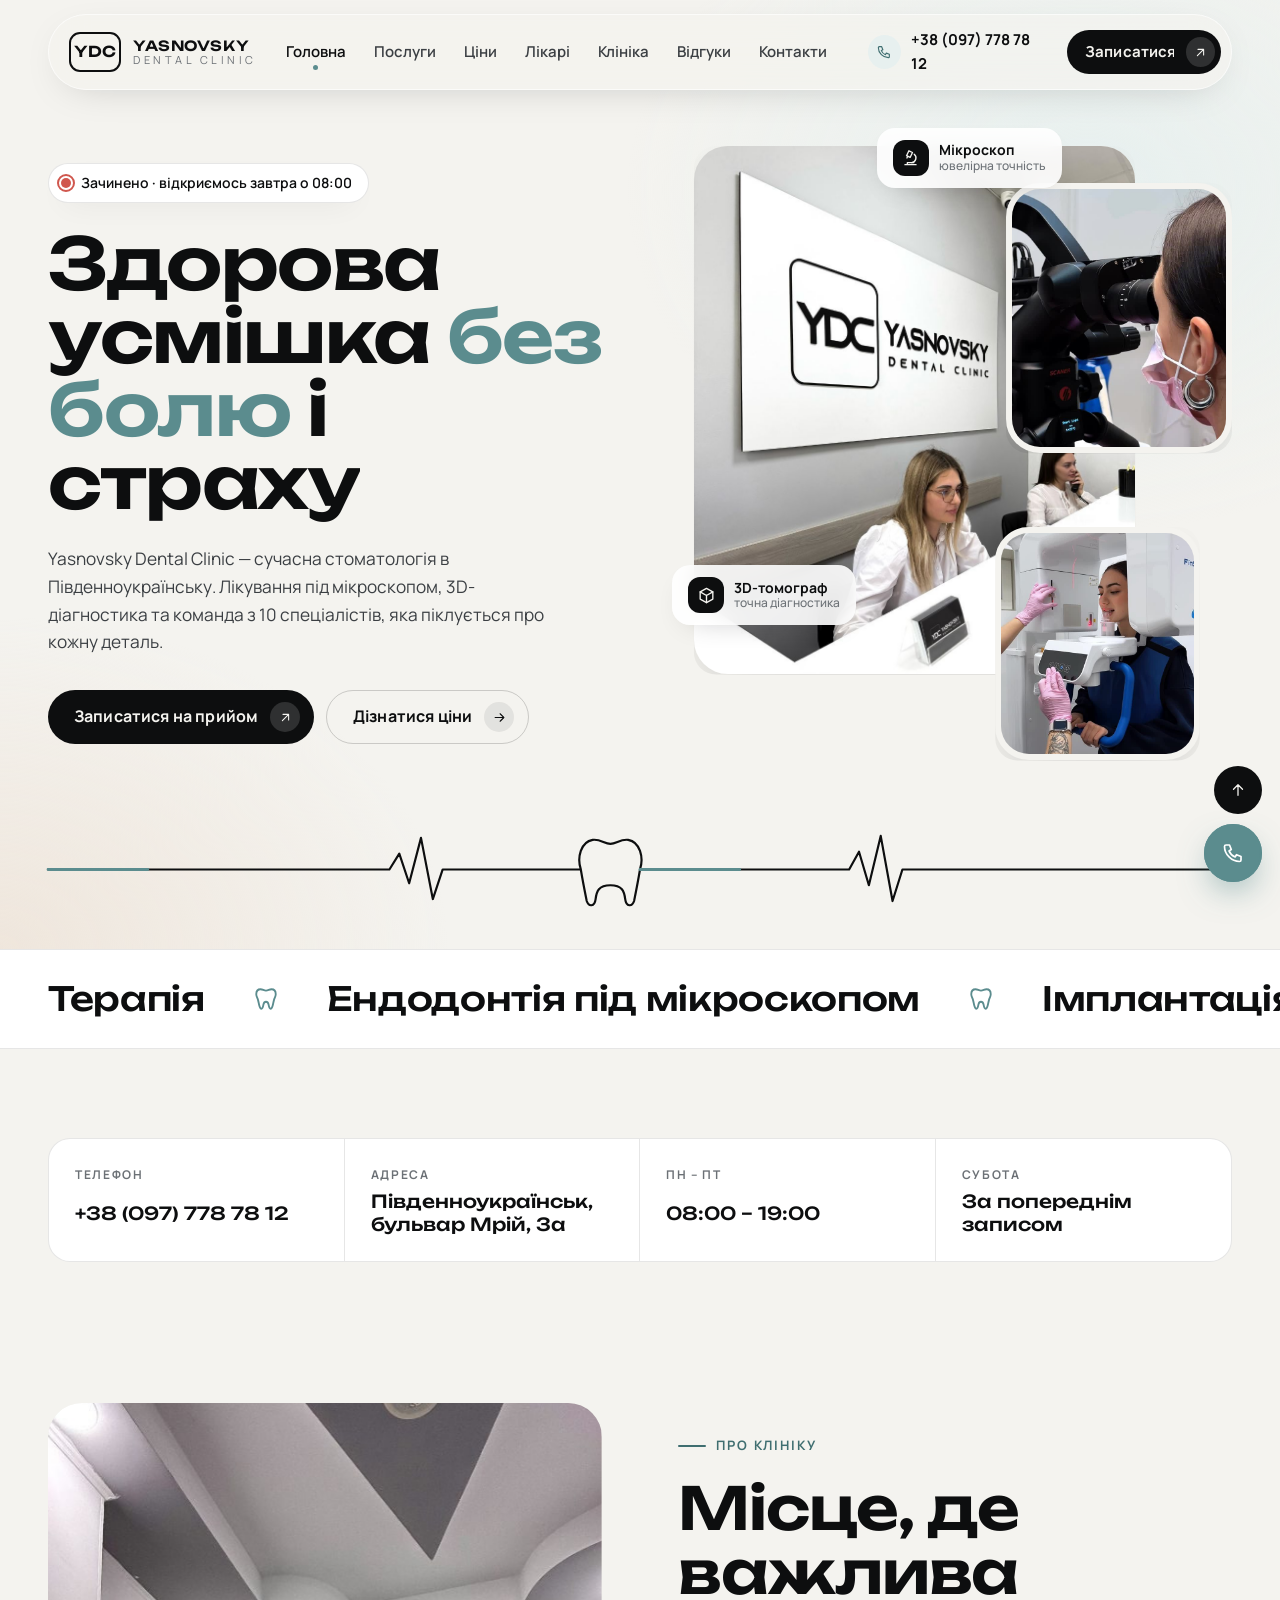
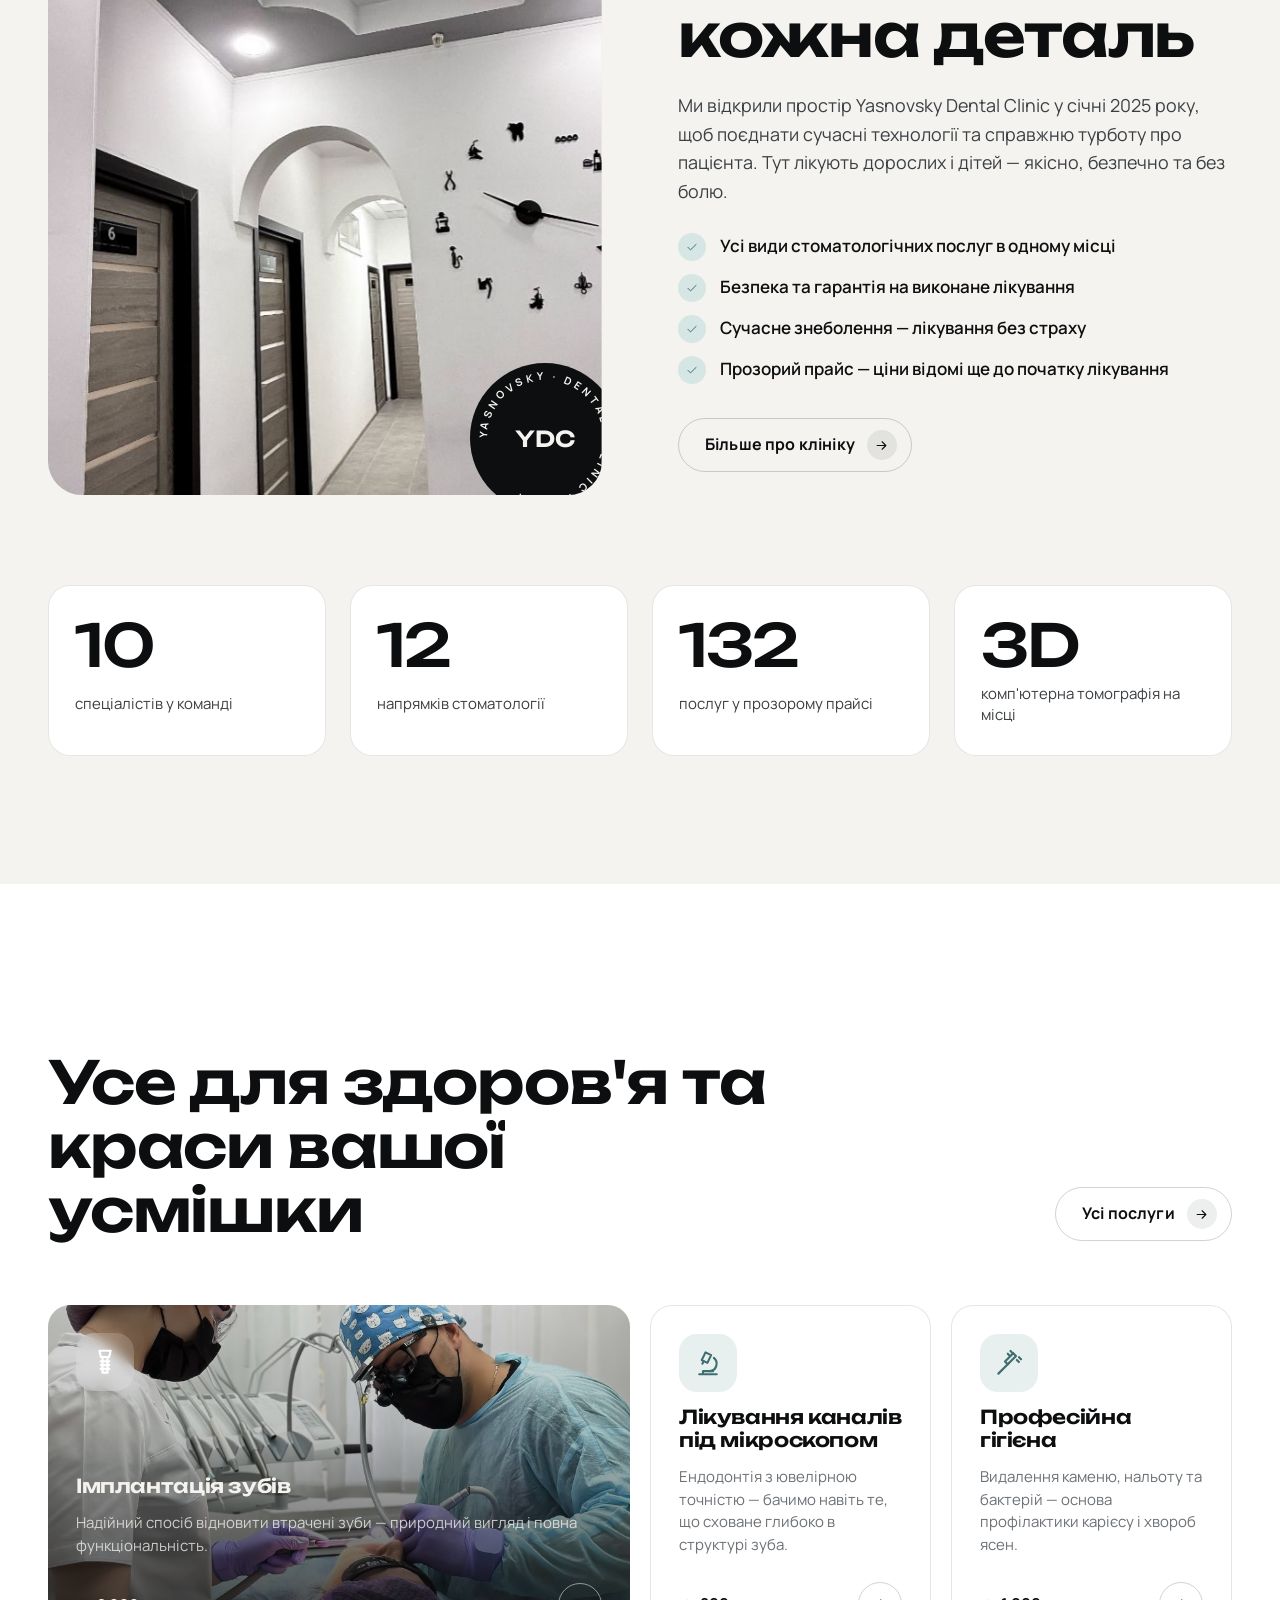
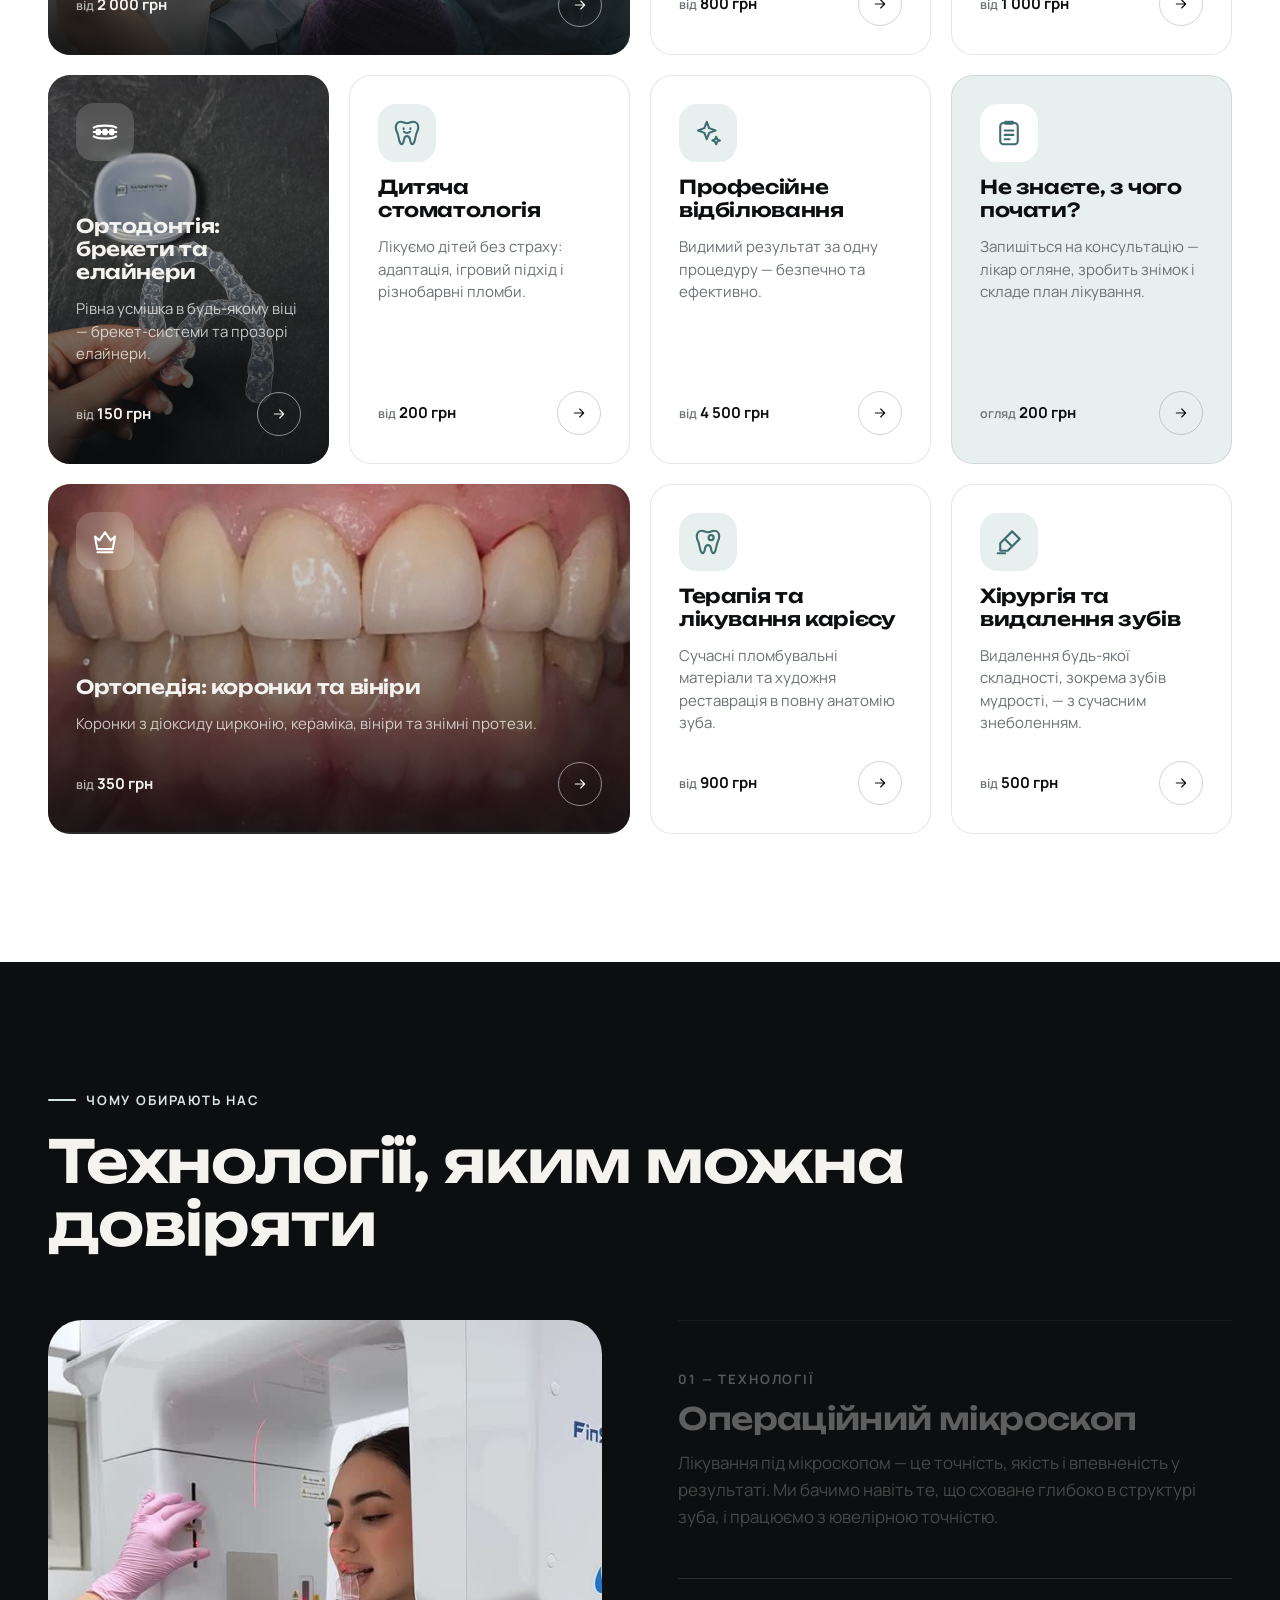
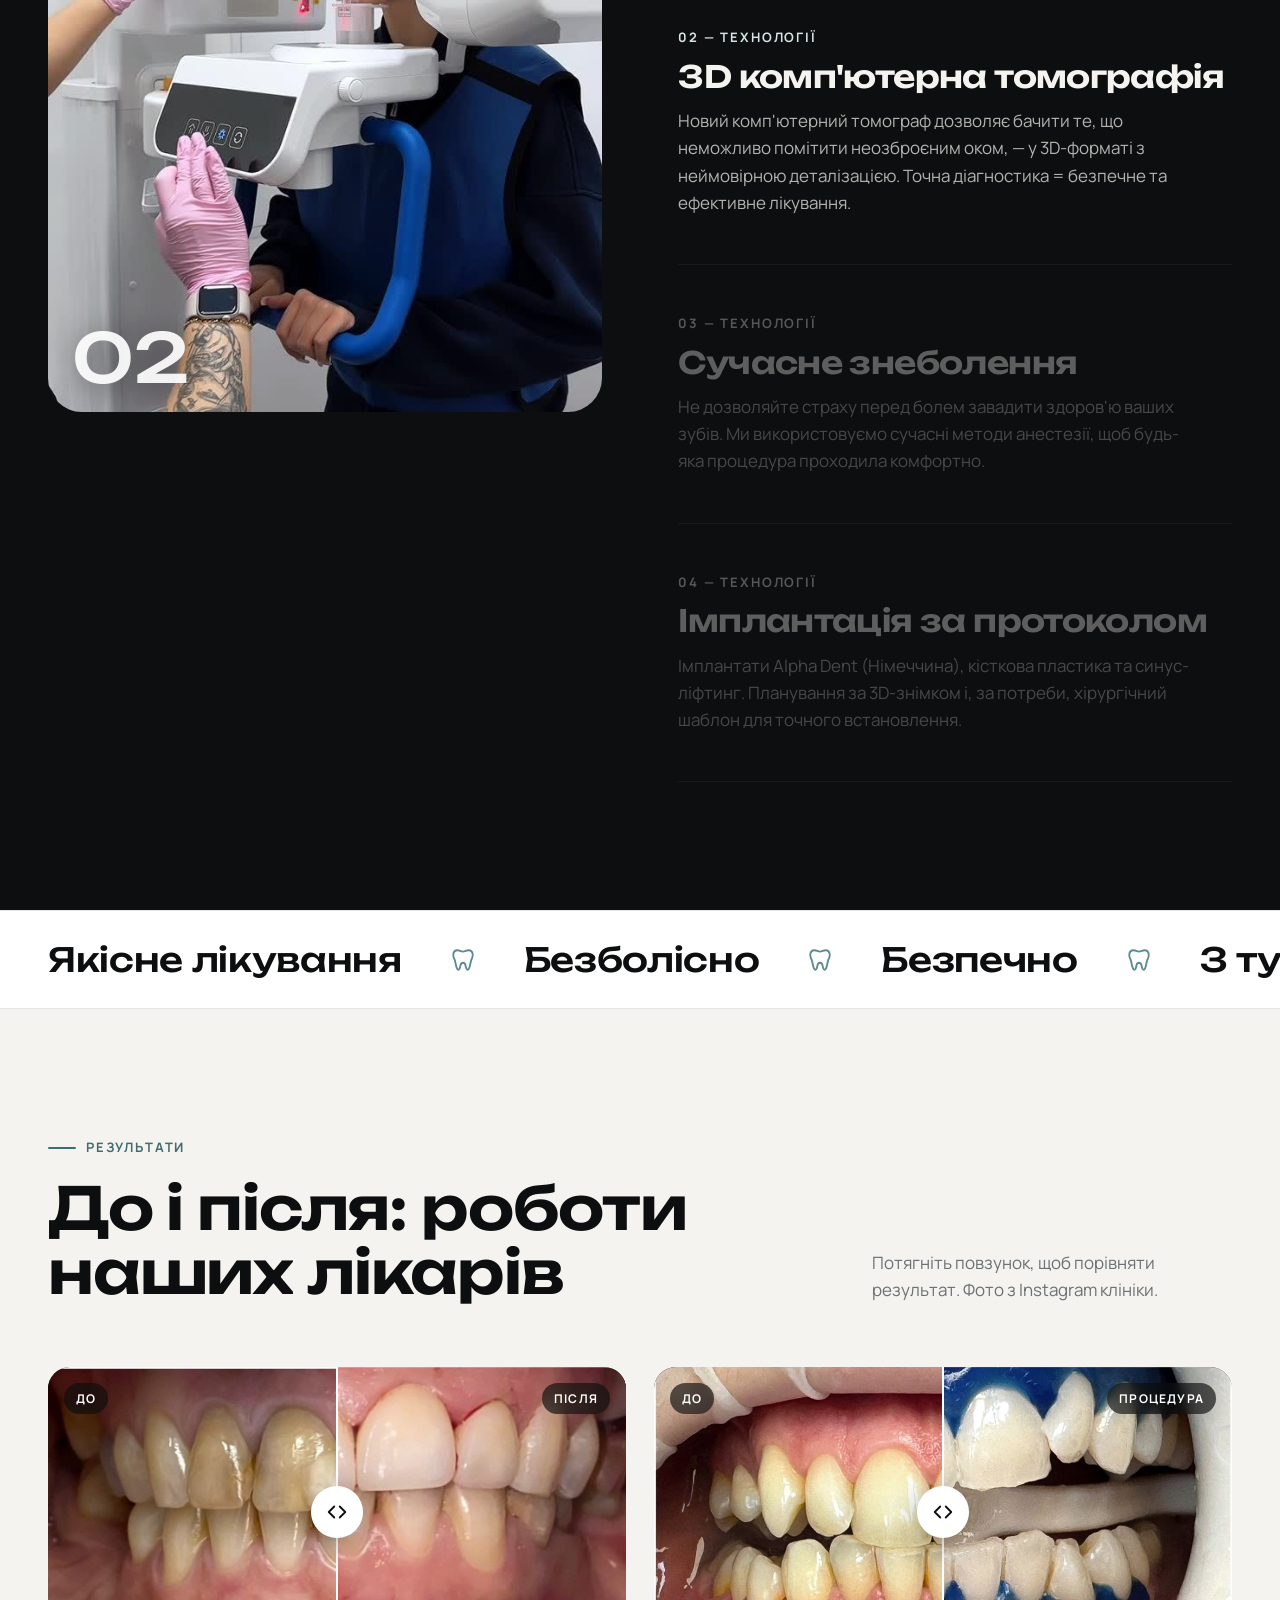
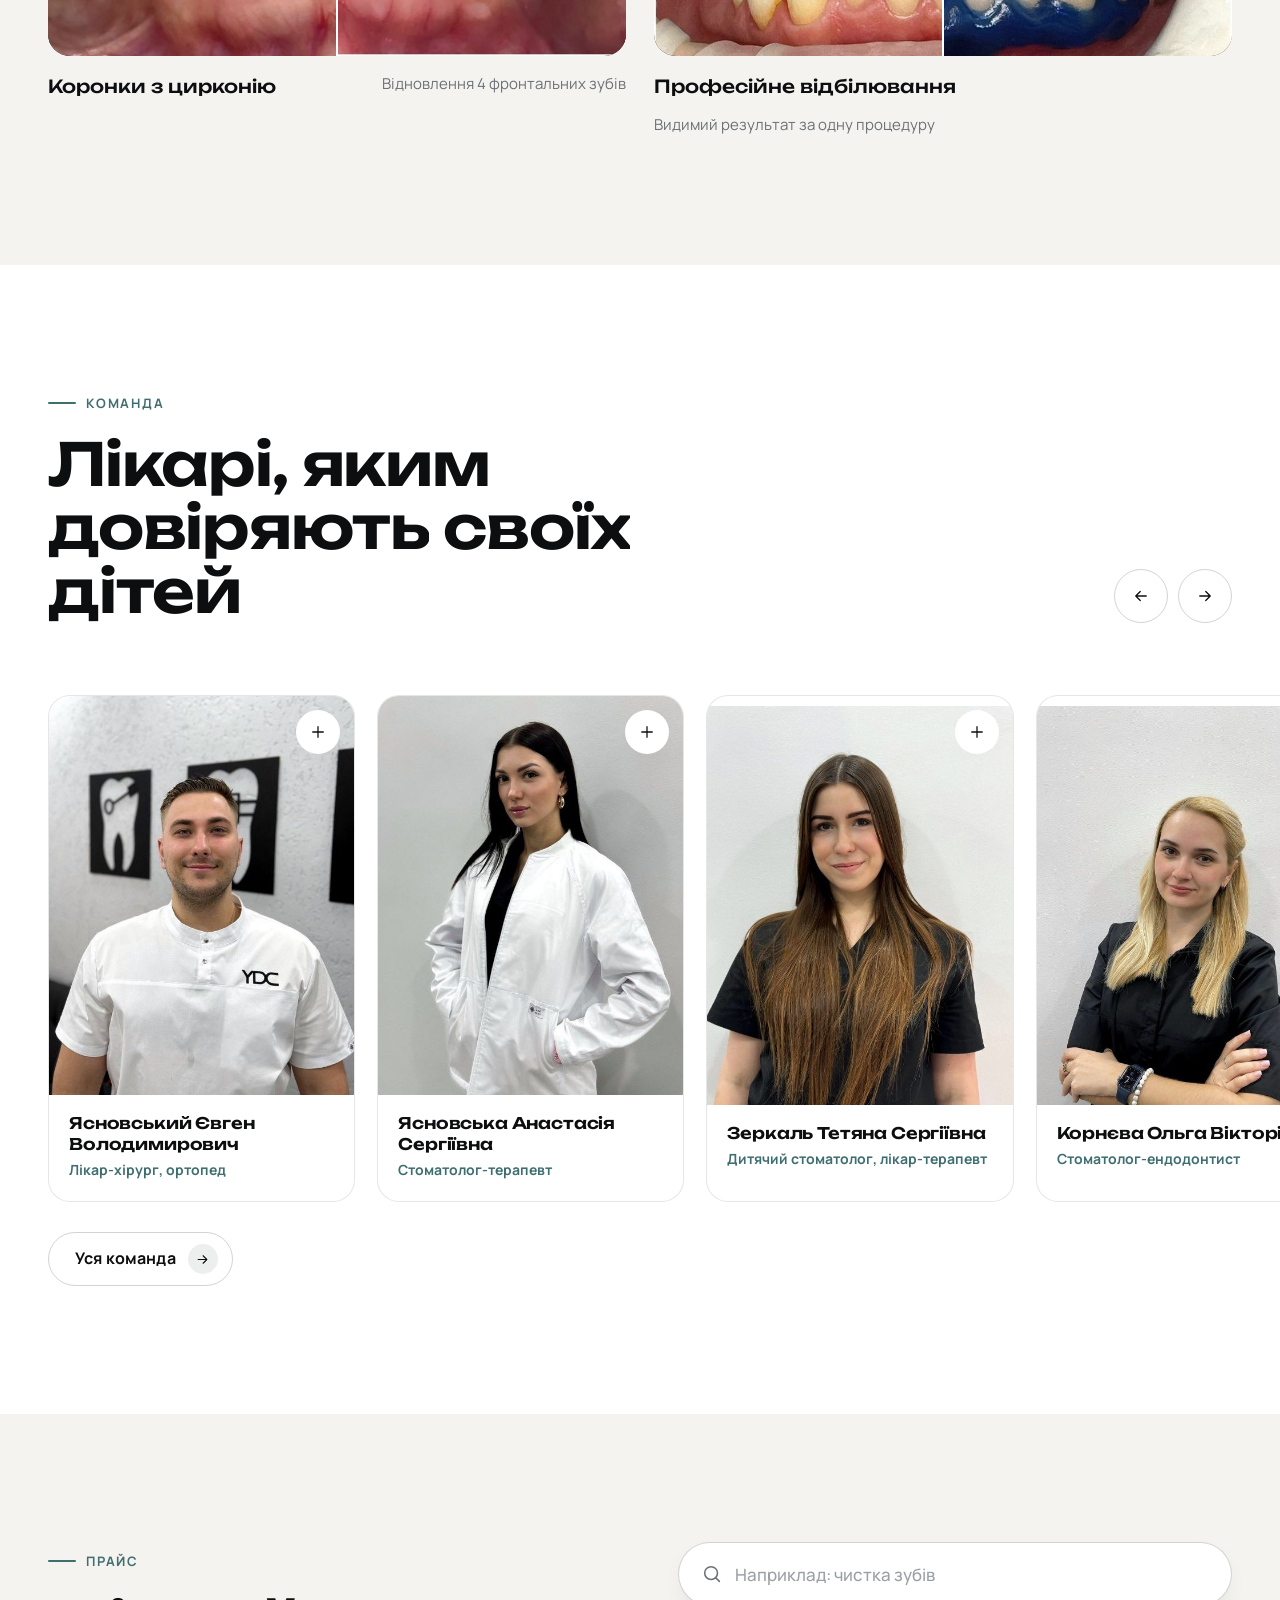
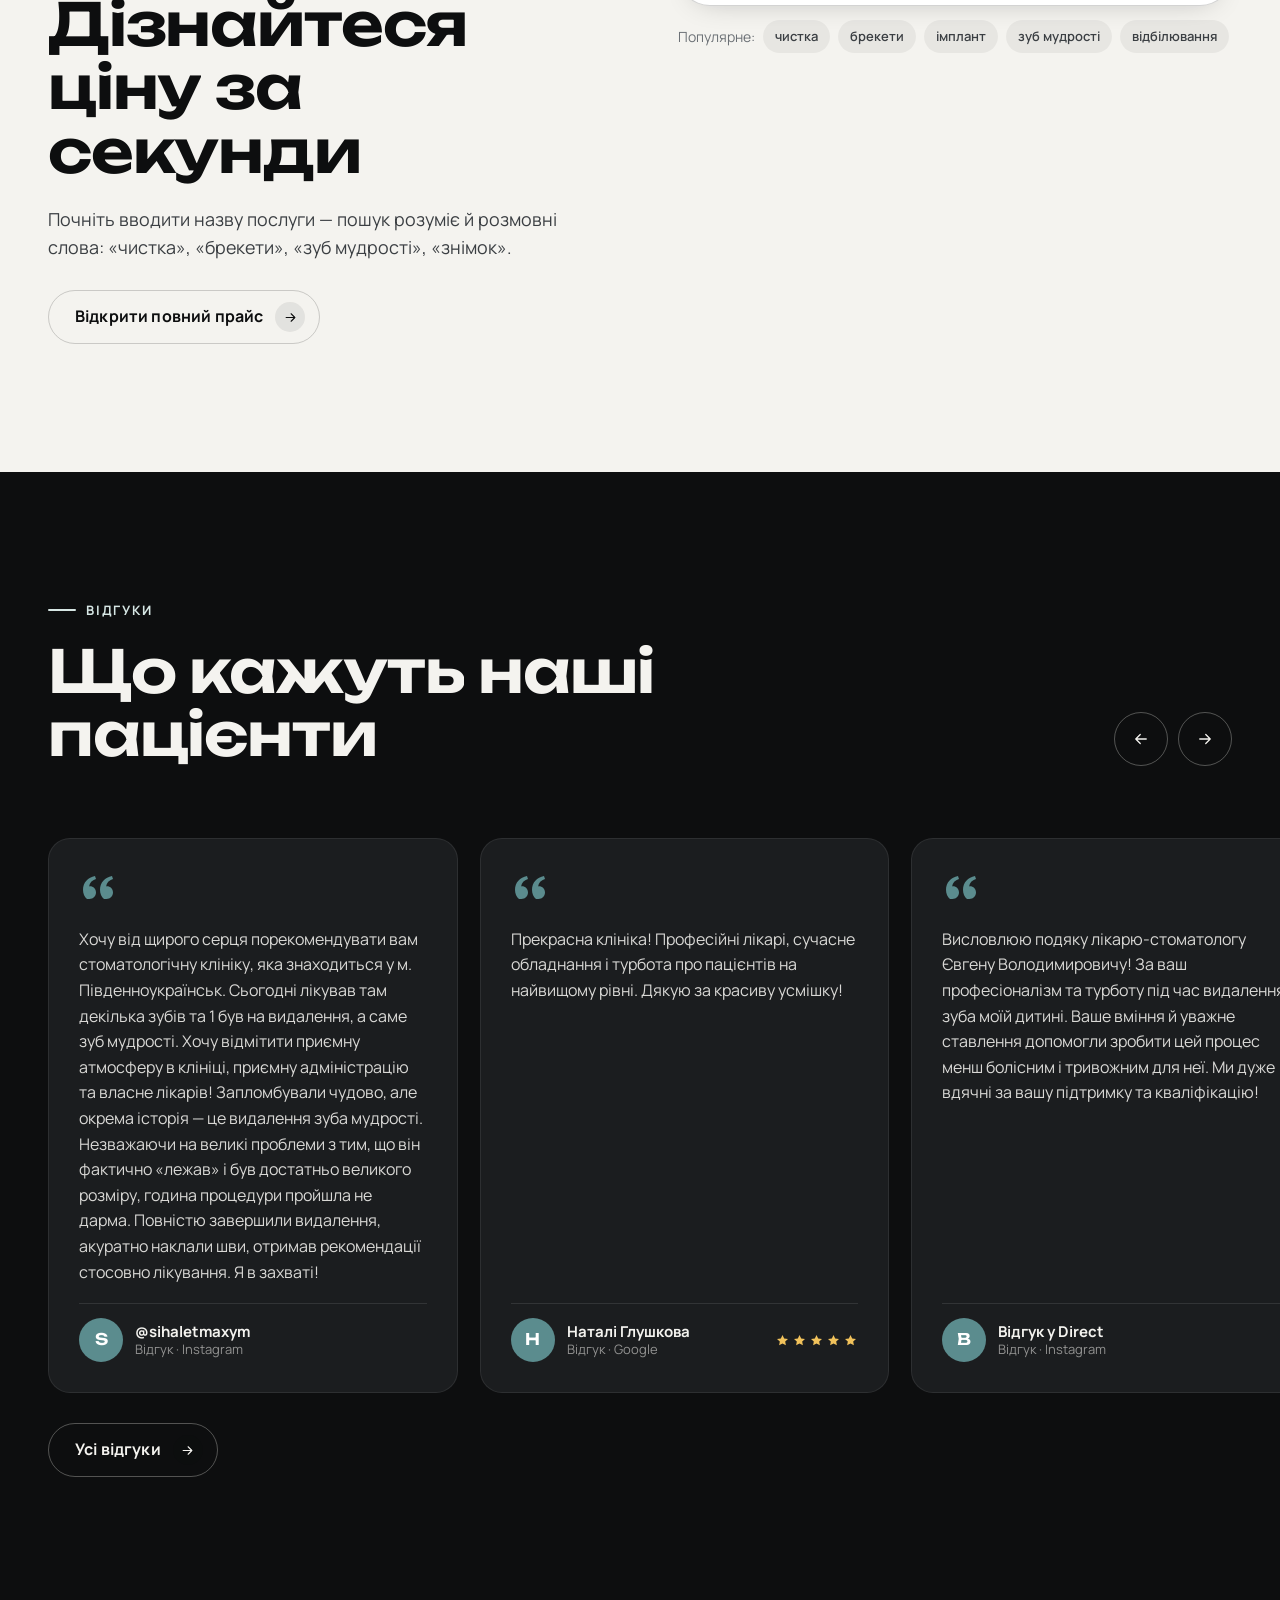
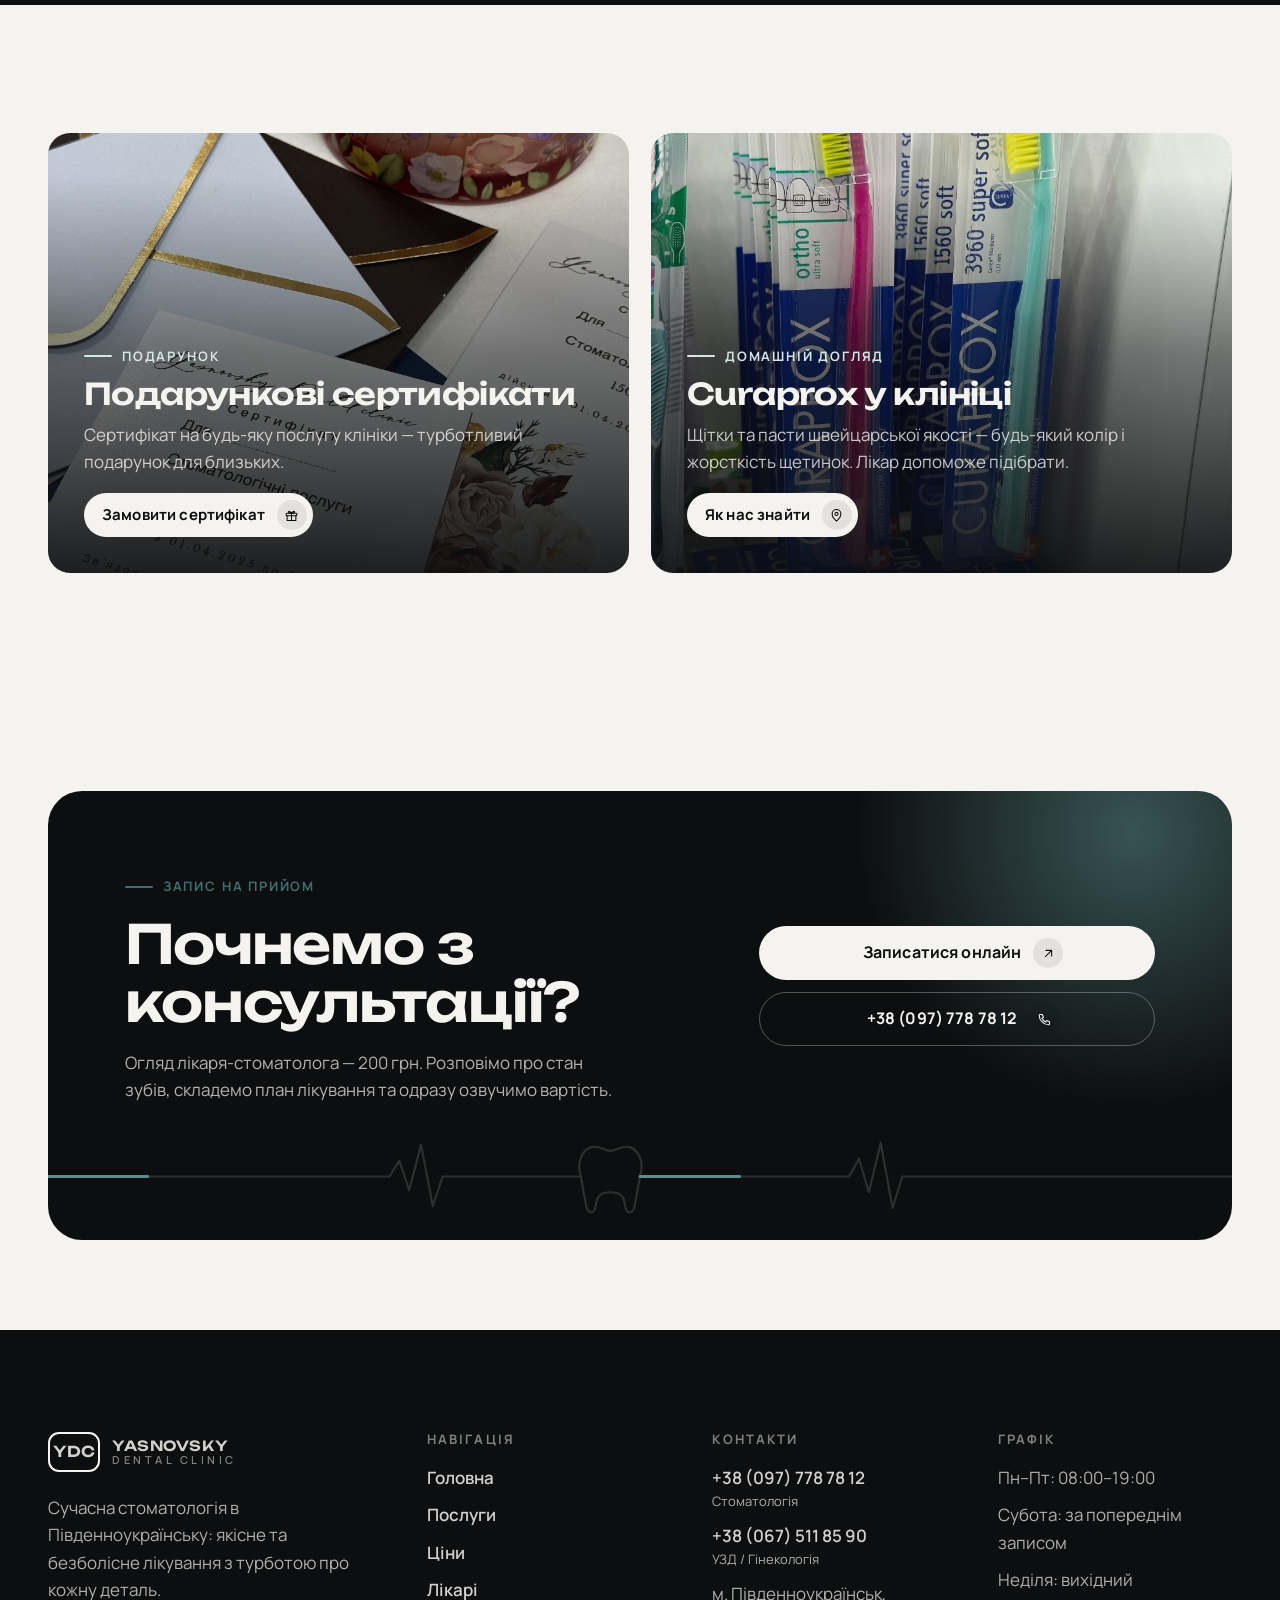
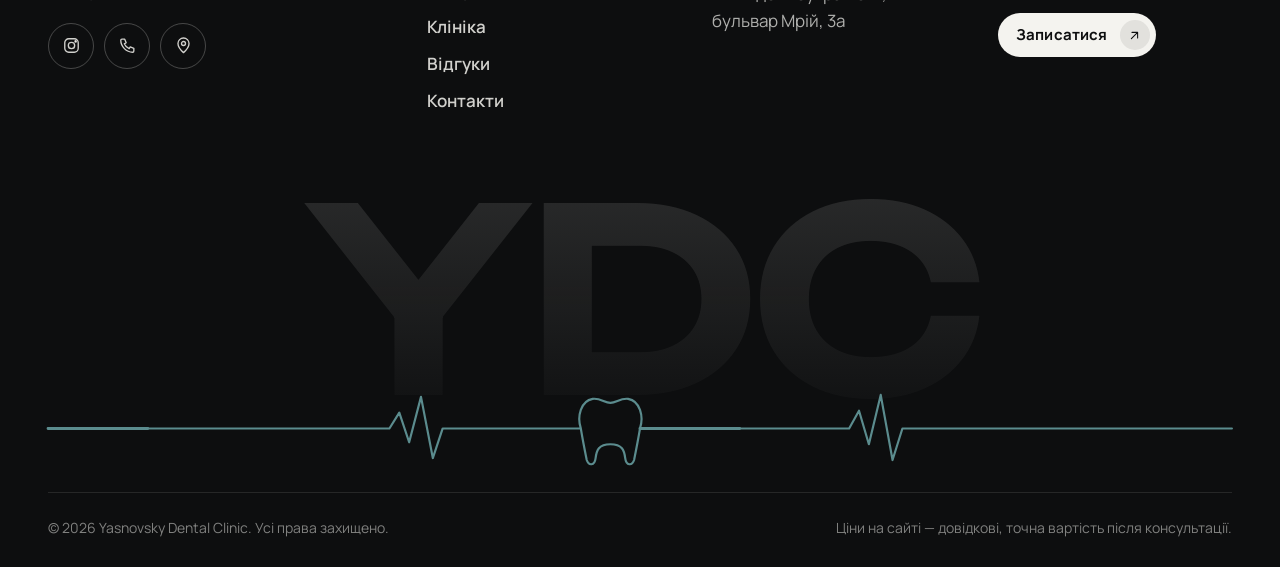
==== commit 1cf55180: "Add files via upload" ====
--- a/index.html
+++ b/index.html
@@ -29,8 +29,8 @@
 <link rel="apple-touch-icon" href="img/apple-touch-icon.png">
 <link rel="preload" href="fonts/unbounded-cyrillic.woff2" as="font" type="font/woff2" crossorigin>
 <link rel="preload" href="fonts/manrope-cyrillic.woff2" as="font" type="font/woff2" crossorigin>
-<link rel="stylesheet" href="css/fonts.css">
-<link rel="stylesheet" href="css/style.css">
+<link rel="stylesheet" href="css/fonts.css?v=3">
+<link rel="stylesheet" href="css/style.css?v=3">
 <script>document.documentElement.classList.replace("no-js","js");</script>
 <script type="application/ld+json">{"@context": "https://schema.org", "@type": "Dentist", "name": "Yasnovsky Dental Clinic", "telephone": "+380977787812", "address": {"@type": "PostalAddress", "streetAddress": "бульвар Мрій, 3а", "addressLocality": "Південноукраїнськ", "addressRegion": "Миколаївська область", "addressCountry": "UA"}, "openingHours": ["Mo-Fr 08:00-19:00"], "sameAs": ["https://www.instagram.com/y.dental_clinic/"], "url": "https://konkos-design.github.io/ydc-dental/"}</script>
 </head>
@@ -220,6 +220,6 @@
 </div></div></div>
 <div class="modal" id="doc" aria-hidden="true" role="dialog" aria-modal="true" aria-label="Лікар"><div class="modal__bg" data-close></div><div class="modal__box" style="width:min(720px,100%)"><button class="modal__close" data-close aria-label="Закрити"><svg viewBox="0 0 24 24" fill="none" stroke="currentColor" stroke-width="1.7" stroke-linecap="round" stroke-linejoin="round" aria-hidden="true"><path d="M6 6l12 12M18 6L6 18"/></svg></button><div class="doc-modal"></div></div></div>
 <div class="lightbox" aria-hidden="true"><img src="[data-uri]" alt=""><p class="lightbox__cap"></p><button class="lb-btn lb-close" aria-label="Закрити"><svg viewBox="0 0 24 24" fill="none" stroke="currentColor" stroke-width="1.7" stroke-linecap="round" stroke-linejoin="round" aria-hidden="true"><path d="M6 6l12 12M18 6L6 18"/></svg></button><button class="lb-btn lb-prev" aria-label="Попереднє фото"><svg viewBox="0 0 24 24" fill="none" stroke="currentColor" stroke-width="1.7" stroke-linecap="round" stroke-linejoin="round" aria-hidden="true"><path d="M19 12H5M11 6l-6 6 6 6"/></svg></button><button class="lb-btn lb-next" aria-label="Наступне фото"><svg viewBox="0 0 24 24" fill="none" stroke="currentColor" stroke-width="1.7" stroke-linecap="round" stroke-linejoin="round" aria-hidden="true"><path d="M5 12h14M13 6l6 6-6 6"/></svg></button></div>
-<div class="fab"><button class="fab__top" aria-label="Нагору"><svg viewBox="0 0 24 24" fill="none" stroke="currentColor" stroke-width="1.7" stroke-linecap="round" stroke-linejoin="round" aria-hidden="true"><path d="M12 19V5M6 11l6-6 6 6"/></svg></button><a class="fab__btn" href="tel:+380977787812" aria-label="Зателефонувати"><svg viewBox="0 0 24 24" fill="none" stroke="currentColor" stroke-width="1.7" stroke-linecap="round" stroke-linejoin="round" aria-hidden="true"><path d="M5 4h3.5l1.8 4.5-2.3 1.4a11 11 0 0 0 6.1 6.1l1.4-2.3L20 15.5V19a1.5 1.5 0 0 1-1.5 1.5C10.6 20.5 3.5 13.4 3.5 5.5A1.5 1.5 0 0 1 5 4z"/></svg></a></div><script src="js/site-data.js"></script><script src="js/icons.js"></script><script src="js/prices-data.js"></script><script src="js/search.js"></script><script src="js/main.js"></script>
+<div class="fab"><button class="fab__top" aria-label="Нагору"><svg viewBox="0 0 24 24" fill="none" stroke="currentColor" stroke-width="1.7" stroke-linecap="round" stroke-linejoin="round" aria-hidden="true"><path d="M12 19V5M6 11l6-6 6 6"/></svg></button><a class="fab__btn" href="tel:+380977787812" aria-label="Зателефонувати"><svg viewBox="0 0 24 24" fill="none" stroke="currentColor" stroke-width="1.7" stroke-linecap="round" stroke-linejoin="round" aria-hidden="true"><path d="M5 4h3.5l1.8 4.5-2.3 1.4a11 11 0 0 0 6.1 6.1l1.4-2.3L20 15.5V19a1.5 1.5 0 0 1-1.5 1.5C10.6 20.5 3.5 13.4 3.5 5.5A1.5 1.5 0 0 1 5 4z"/></svg></a></div><script src="js/site-data.js?v=3"></script><script src="js/icons.js?v=3"></script><script src="js/prices-data.js?v=3"></script><script src="js/search.js?v=3"></script><script src="js/main.js?v=3"></script>
 </body>
 </html>
--- a/css/style.css
+++ b/css/style.css
@@ -802,3 +802,11 @@
 html,body{overflow-x:clip}
 @supports not (overflow:clip){html,body{overflow-x:hidden}}
 @media (max-width:1024px){.js [data-reveal="left"],.js [data-reveal="right"]{transform:translateY(40px)}}
+/* чіпи та круглі кнопки не стискаються (фікс деформації при натисканні) */
+.chip,.rail-btn{flex-shrink:0;position:relative;overflow:hidden;isolation:isolate}
+.chip .ripple{background:rgba(91,140,142,.35)}
+/* липкий пошук: суцільна підкладка, підказки та лічильник не «плавають» над контентом */
+.price-top{padding:14px 0 14px}
+.price-top::before{background:var(--paper);box-shadow:0 18px 24px -18px rgba(13,14,15,.18)}
+.price-top::after{content:"";position:absolute;left:calc(var(--gutter)*-1);right:calc(var(--gutter)*-1);top:100%;height:18px;background:linear-gradient(var(--paper),rgba(244,243,239,0));pointer-events:none}
+.chips .chip,.chips--scroll .chip{flex:0 0 auto!important;min-width:max-content}
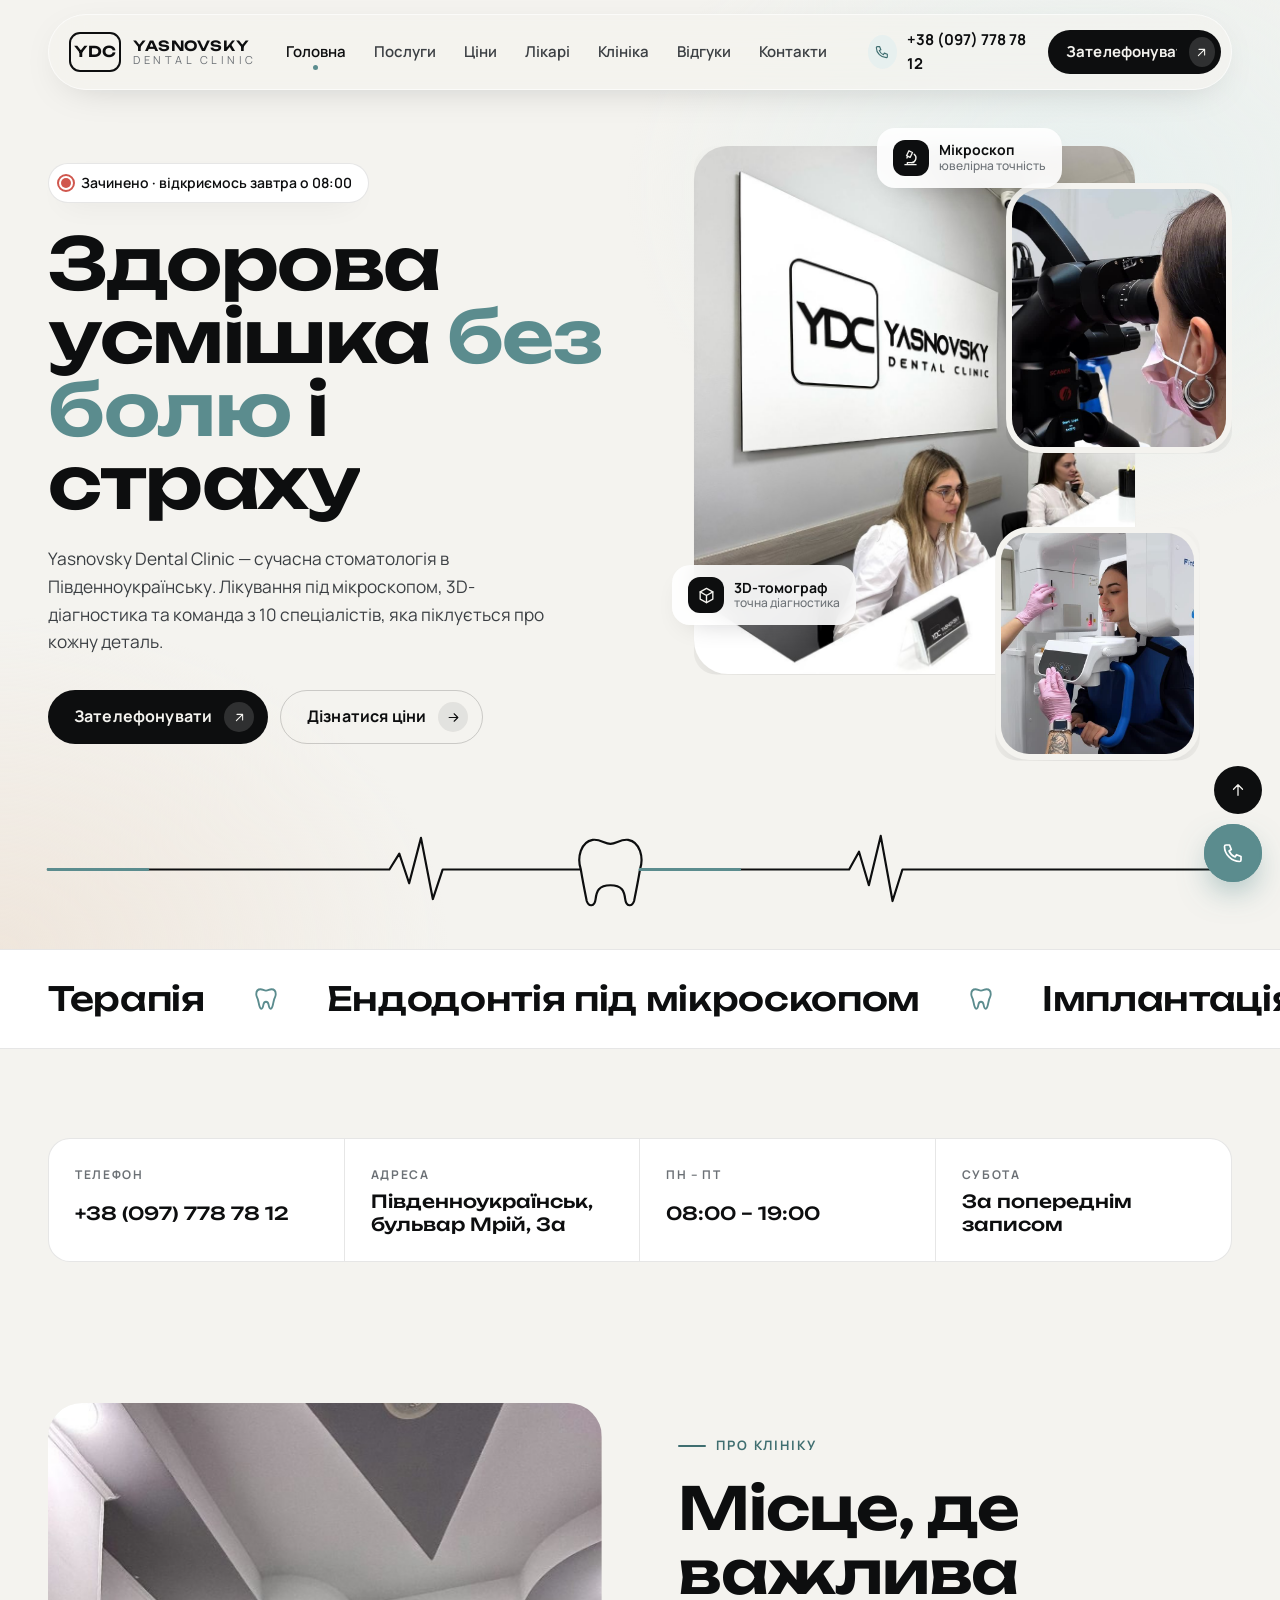
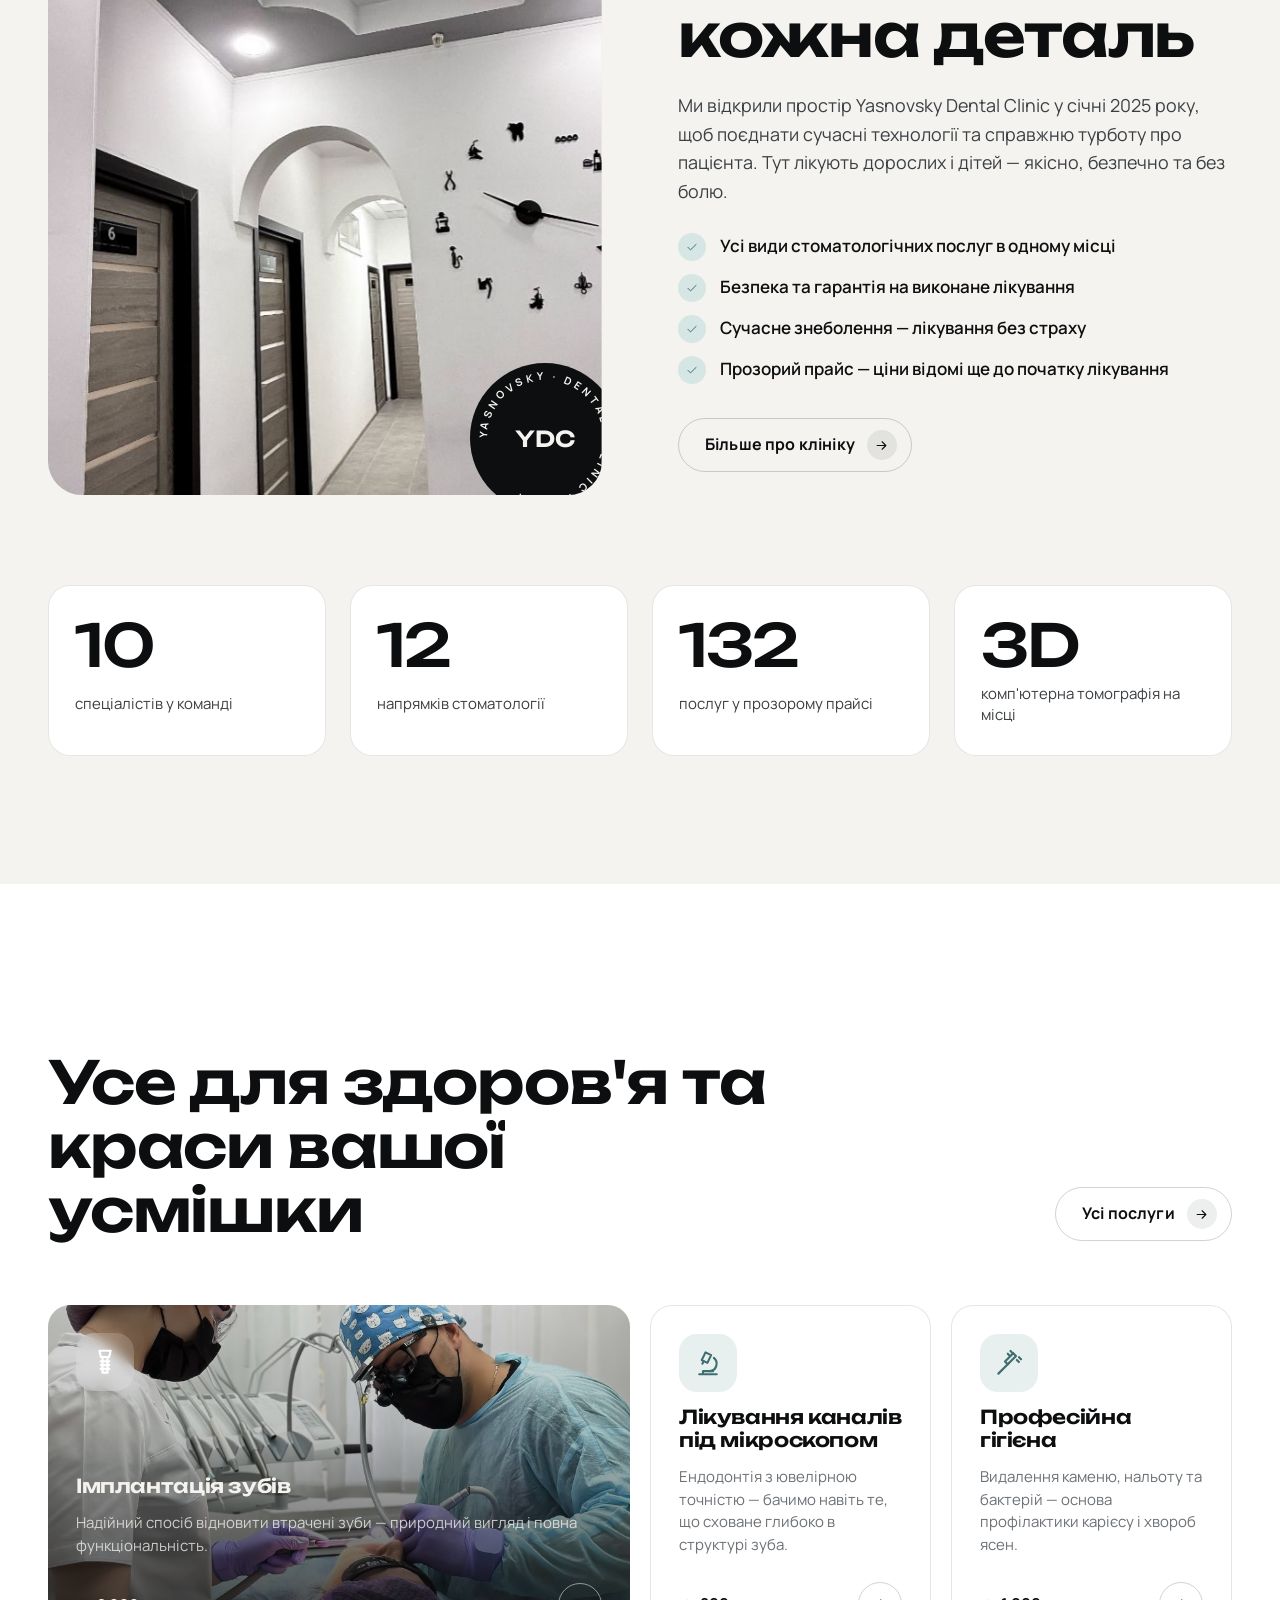
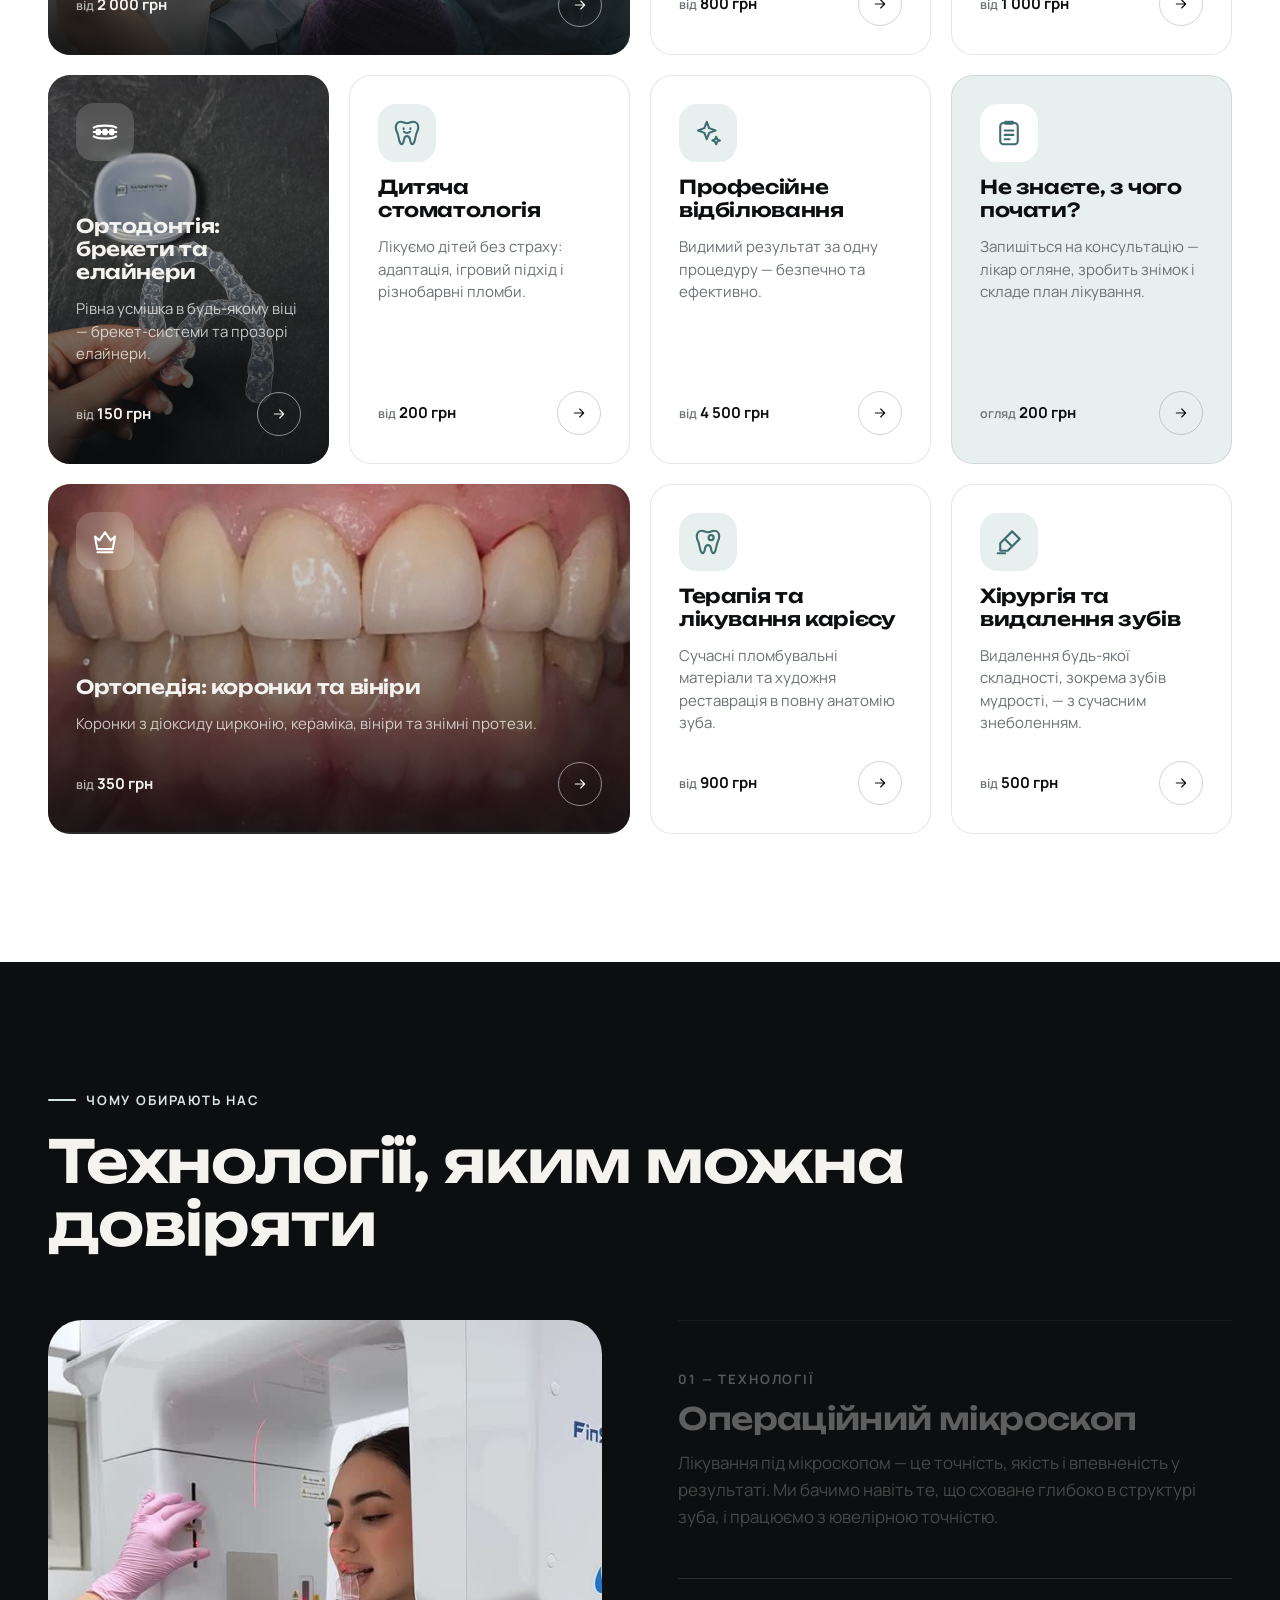
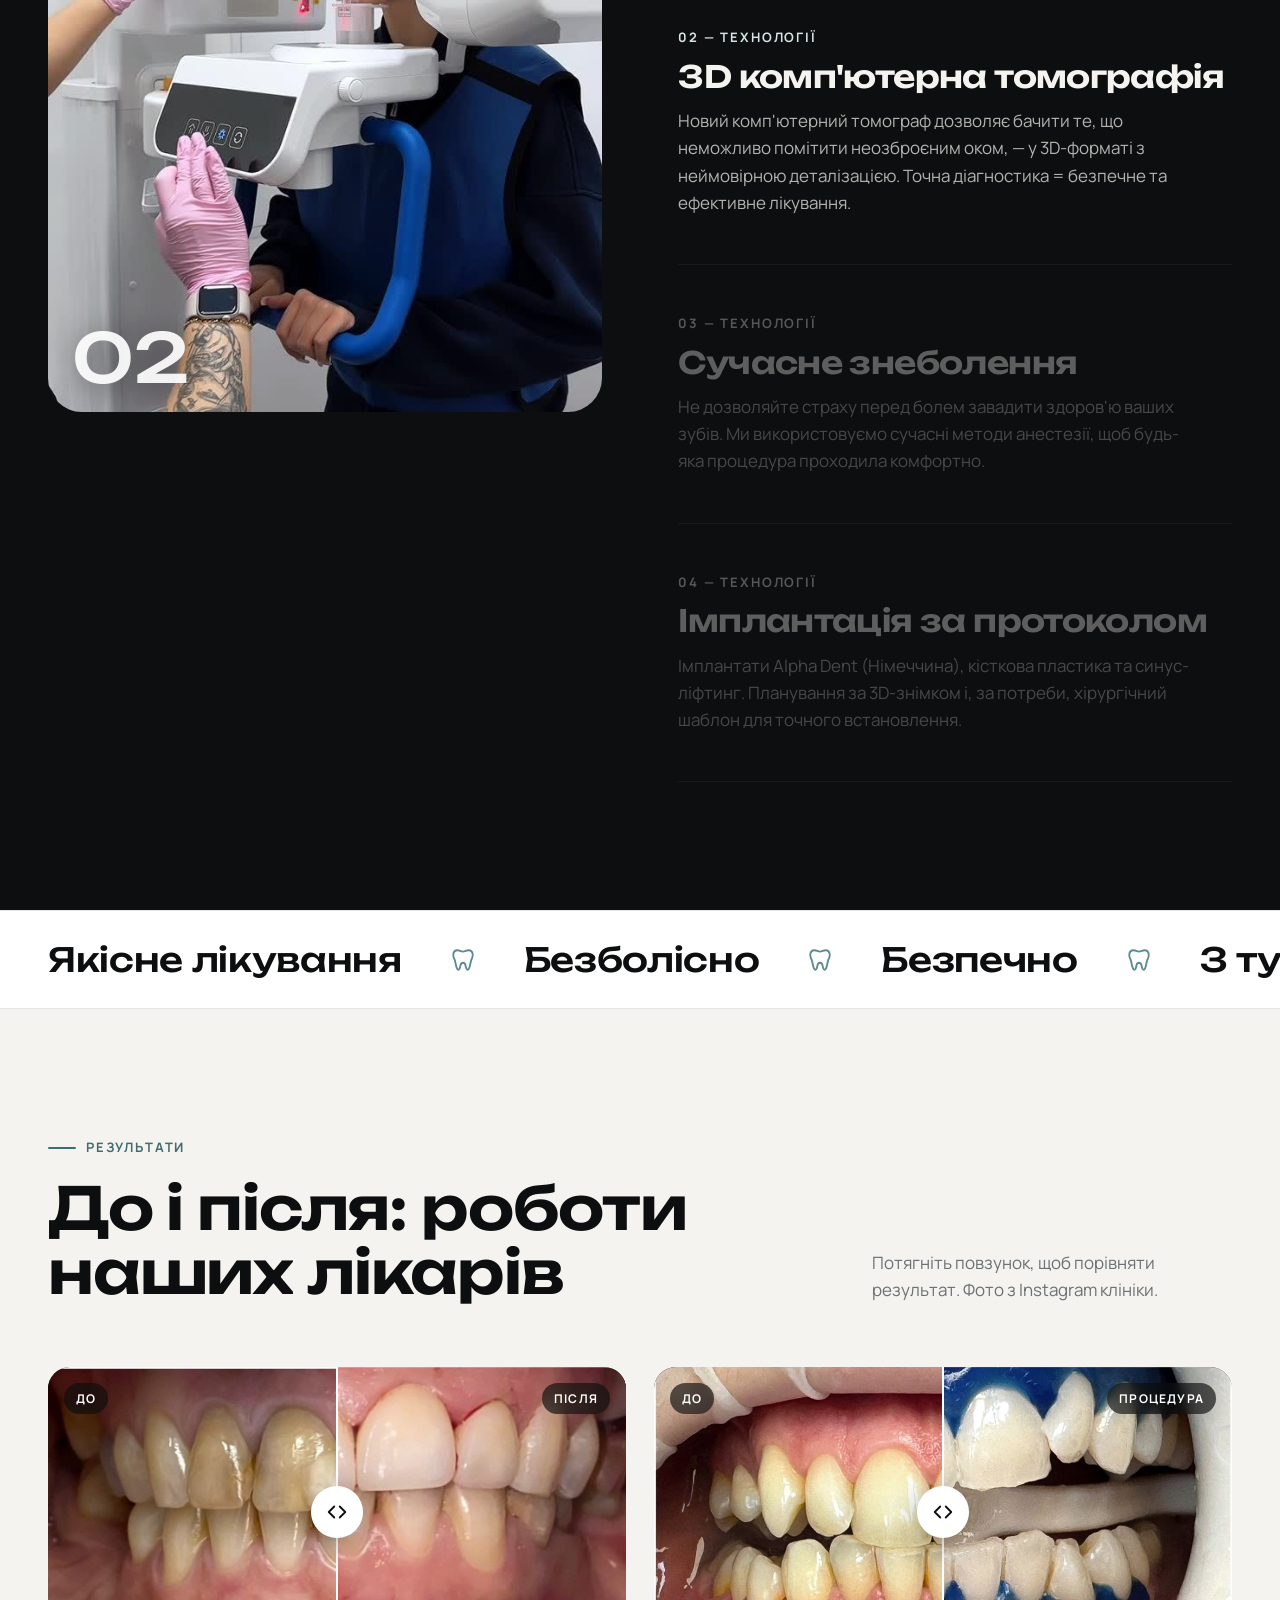
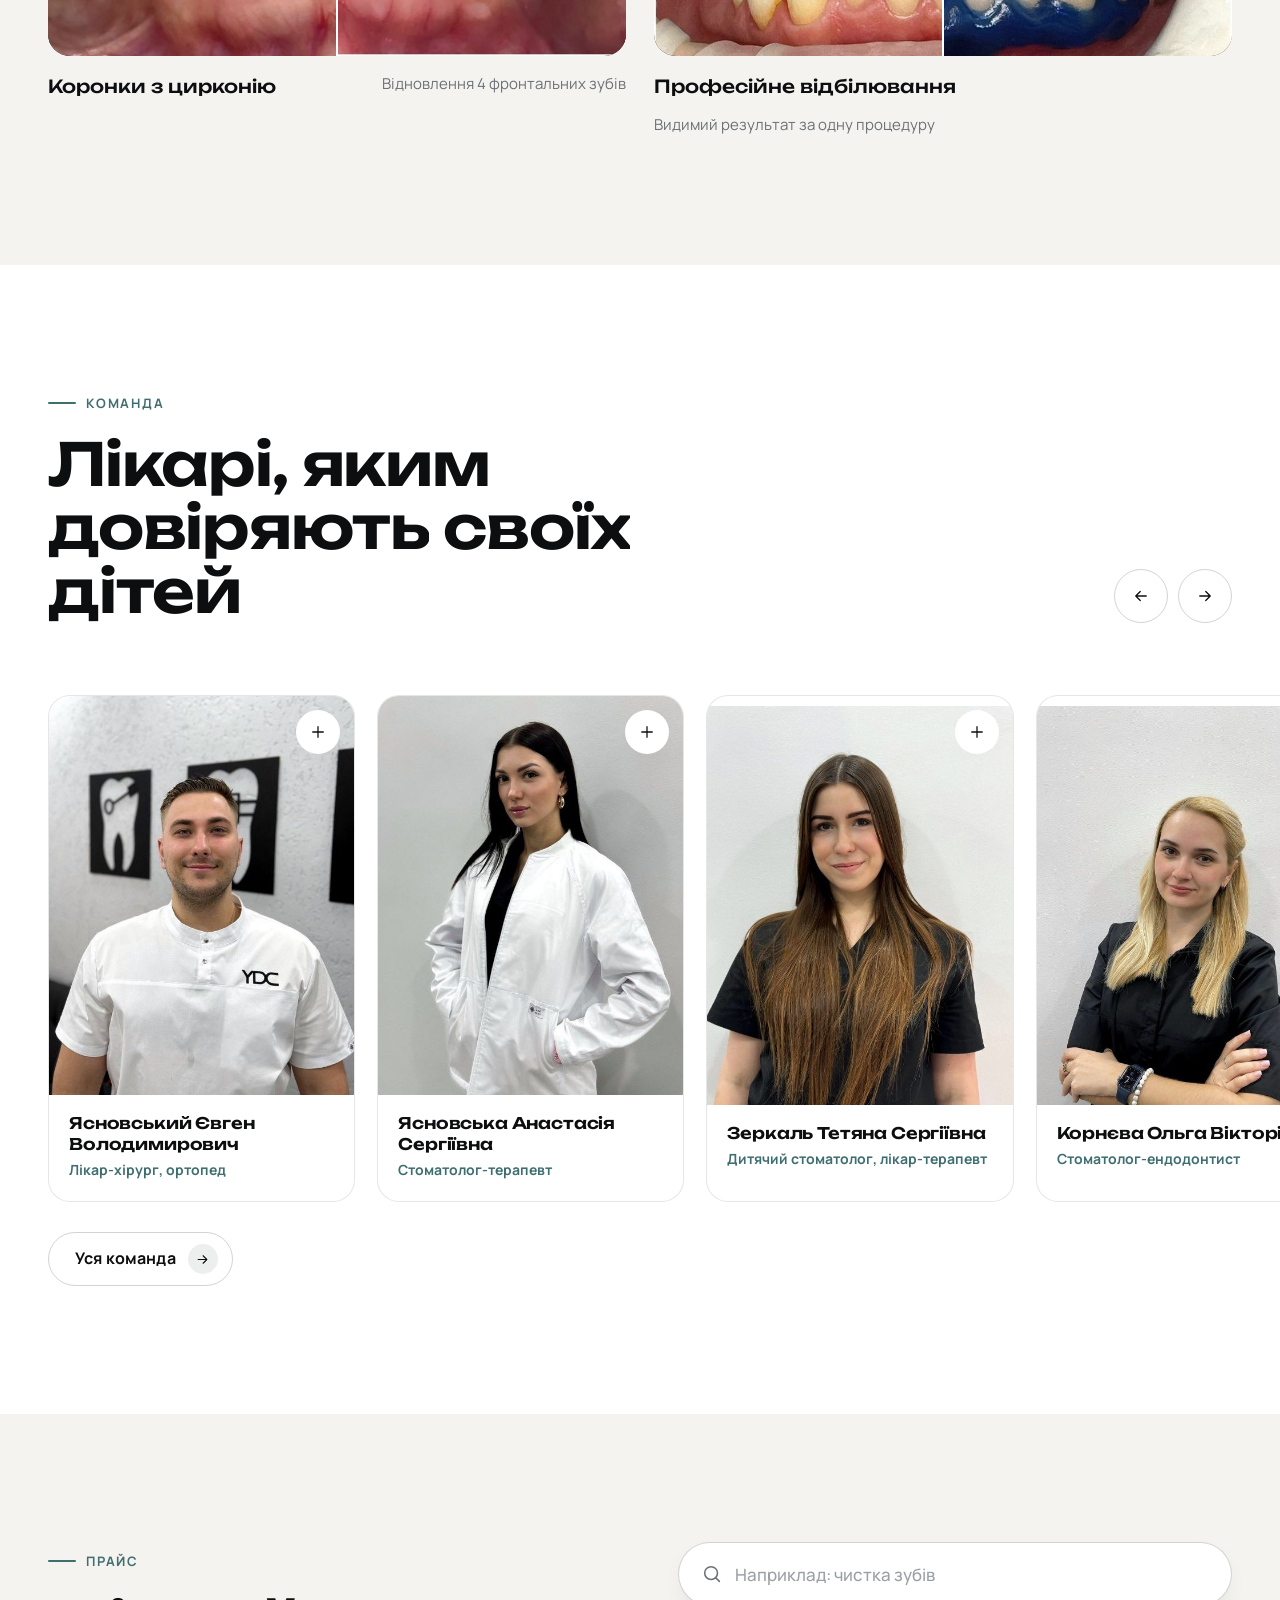
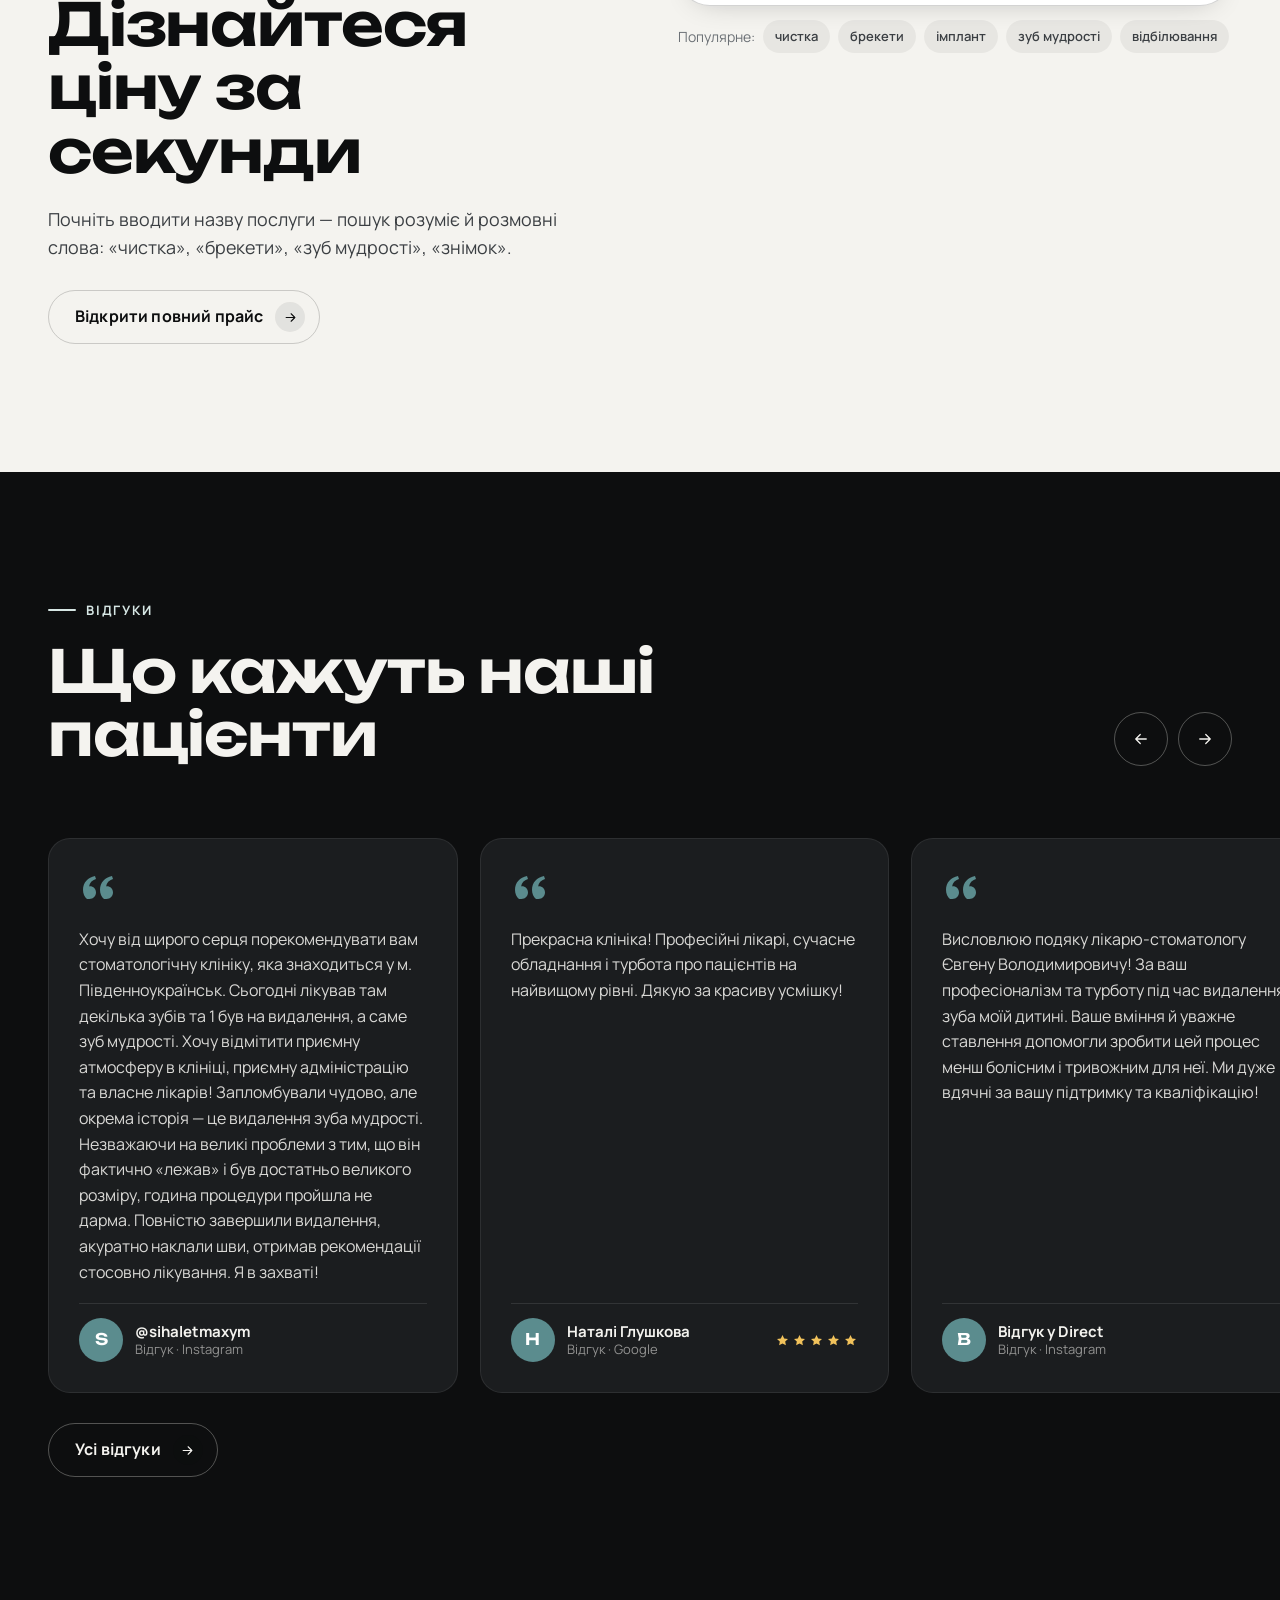
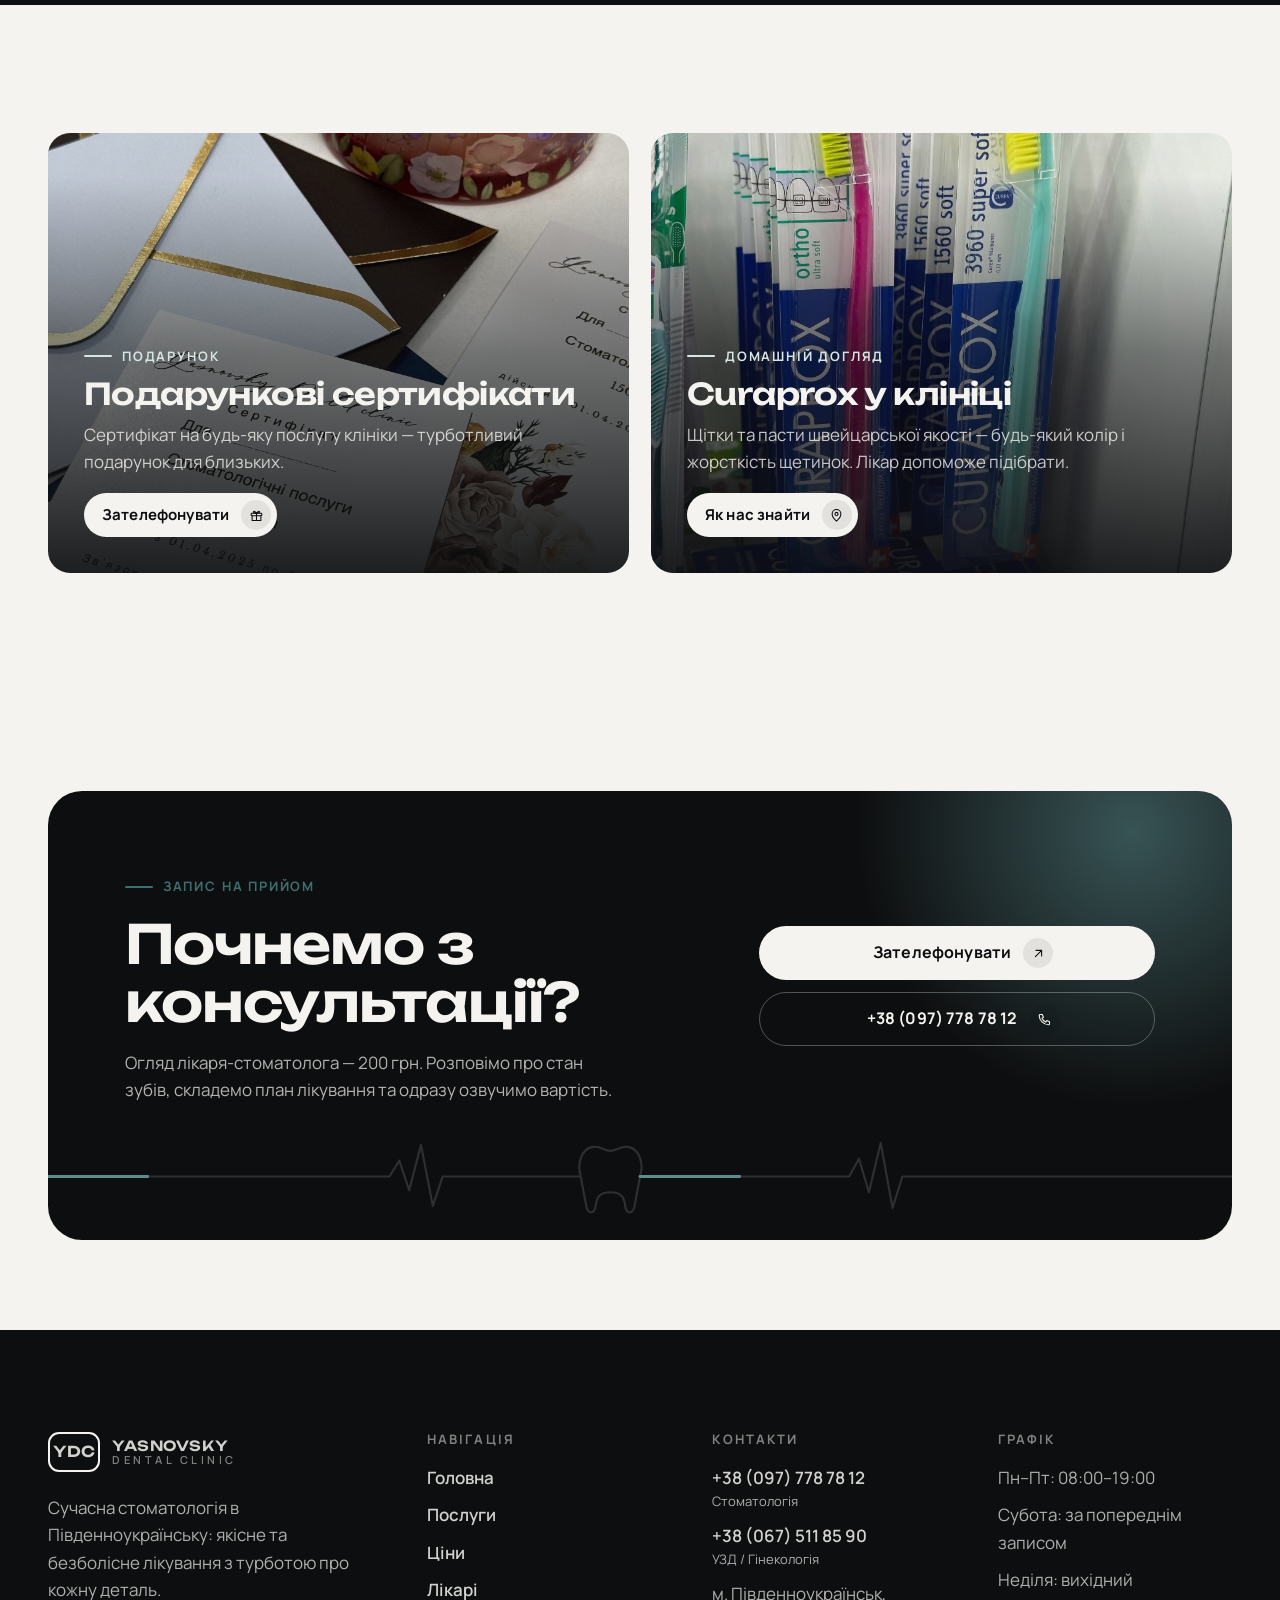
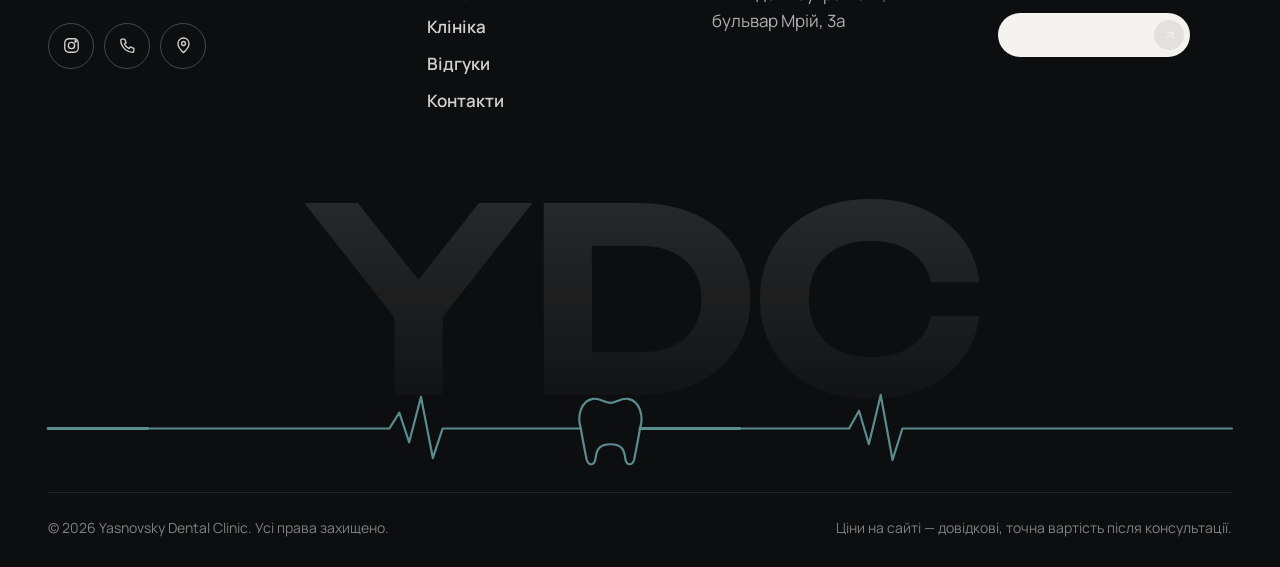
==== commit 9316e596: "Add files via upload" ====
--- a/index.html
+++ b/index.html
@@ -1,225 +1,215 @@
-<!doctype html>
-<html lang="uk" class="no-js">
-<head>
-<meta charset="utf-8">
-<meta name="viewport" content="width=device-width, initial-scale=1, viewport-fit=cover">
-<title>Yasnovsky Dental Clinic — стоматологія в Південноукраїнську</title>
-<meta name="description" content="Сучасна стоматологія YDC у Південноукраїнську: лікування під мікроскопом, 3D-КТ, імплантація, брекети та дитячий стоматолог. Запис: +38 (097) 778 78 12.">
-<meta name="robots" content="noindex, nofollow">
-<meta name="theme-color" content="#0d0e0f">
-<link rel="canonical" href="https://konkos-design.github.io/ydc-dental/">
-<meta property="og:type" content="website">
-<meta property="og:locale" content="uk_UA">
-<meta property="og:site_name" content="Yasnovsky Dental Clinic">
-<meta property="og:title" content="Yasnovsky Dental Clinic — стоматологія в Південноукраїнську">
-<meta property="og:description" content="Сучасна стоматологія YDC у Південноукраїнську: лікування під мікроскопом, 3D-КТ, імплантація, брекети та дитячий стоматолог. Запис: +38 (097) 778 78 12.">
-<meta property="og:url" content="https://konkos-design.github.io/ydc-dental/">
-<meta property="og:image" content="https://konkos-design.github.io/ydc-dental/img/og-image.jpg">
-<meta property="og:image:secure_url" content="https://konkos-design.github.io/ydc-dental/img/og-image.jpg">
-<meta property="og:image:type" content="image/jpeg">
-<meta property="og:image:width" content="1200">
-<meta property="og:image:height" content="630">
-<meta property="og:image:alt" content="Yasnovsky Dental Clinic — стоматологія в Південноукраїнську">
-<meta name="twitter:card" content="summary_large_image">
-<meta name="twitter:title" content="Yasnovsky Dental Clinic — стоматологія в Південноукраїнську">
-<meta name="twitter:description" content="Сучасна стоматологія YDC у Південноукраїнську: лікування під мікроскопом, 3D-КТ, імплантація, брекети та дитячий стоматолог. Запис: +38 (097) 778 78 12.">
-<meta name="twitter:image" content="https://konkos-design.github.io/ydc-dental/img/og-image.jpg">
-<link rel="icon" href="img/favicon.svg" type="image/svg+xml">
-<link rel="icon" href="img/favicon-32.png" sizes="32x32" type="image/png">
-<link rel="apple-touch-icon" href="img/apple-touch-icon.png">
-<link rel="preload" href="fonts/unbounded-cyrillic.woff2" as="font" type="font/woff2" crossorigin>
-<link rel="preload" href="fonts/manrope-cyrillic.woff2" as="font" type="font/woff2" crossorigin>
-<link rel="stylesheet" href="css/fonts.css?v=3">
-<link rel="stylesheet" href="css/style.css?v=3">
-<script>document.documentElement.classList.replace("no-js","js");</script>
-<script type="application/ld+json">{"@context": "https://schema.org", "@type": "Dentist", "name": "Yasnovsky Dental Clinic", "telephone": "+380977787812", "address": {"@type": "PostalAddress", "streetAddress": "бульвар Мрій, 3а", "addressLocality": "Південноукраїнськ", "addressRegion": "Миколаївська область", "addressCountry": "UA"}, "openingHours": ["Mo-Fr 08:00-19:00"], "sameAs": ["https://www.instagram.com/y.dental_clinic/"], "url": "https://konkos-design.github.io/ydc-dental/"}</script>
-</head>
-<body data-page="index.html">
-<div class="preloader" aria-hidden="true"><div class="preloader__inner"><div class="preloader__logo"><span>Y</span><span>D</span><span>C</span></div><svg class="preloader__ecg" viewBox="0 0 420 60"><path d="M0 30 H120 L134 30 L144 14 L154 46 L166 4 L178 56 L190 30 H230 L240 30 L250 18 L260 40 L270 30 H420"/></svg><div class="preloader__count">0%</div></div></div><div class="scroll-progress" aria-hidden="true"></div>
-<header class="header"><div class="container"><div class="header__bar">
-<a class="logo" href="index.html" aria-label="Yasnovsky Dental Clinic — на головну"><span class="logo__mark">YDC</span><span class="logo__txt"><b>Yasnovsky</b><small>Dental clinic</small></span></a>
-<nav class="nav" aria-label="Головне меню"><a href="index.html" class="is-active" aria-current="page">Головна</a><a href="poslugy.html">Послуги</a><a href="tsiny.html">Ціни</a><a href="likari.html">Лікарі</a><a href="klinika.html">Клініка</a><a href="vidhuky.html">Відгуки</a><a href="kontakty.html">Контакти</a></nav>
-<div class="header__actions">
-<a class="header__phone" href="tel:+380977787812"><i><svg viewBox="0 0 24 24" fill="none" stroke="currentColor" stroke-width="1.7" stroke-linecap="round" stroke-linejoin="round" aria-hidden="true"><path d="M5 4h3.5l1.8 4.5-2.3 1.4a11 11 0 0 0 6.1 6.1l1.4-2.3L20 15.5V19a1.5 1.5 0 0 1-1.5 1.5C10.6 20.5 3.5 13.4 3.5 5.5A1.5 1.5 0 0 1 5 4z"/></svg></i><span>+38 (097) 778 78 12</span></a>
-<button class="btn btn--sm" type="button" data-magnetic data-book=""><span class="btn__txt"><span>Записатися</span><span aria-hidden="true">Записатися</span></span><span class="btn__ico"><svg viewBox="0 0 24 24" fill="none" stroke="currentColor" stroke-width="1.7" stroke-linecap="round" stroke-linejoin="round" aria-hidden="true"><path d="M7 17L17 7M8 7h9v9"/></svg></span></button>
-<button class="burger" aria-label="Меню" aria-expanded="false"><span></span><span></span><span></span></button>
-</div></div></div></header>
-<div class="mmenu" aria-label="Мобільне меню"><nav class="mmenu__nav"><a href="index.html" class="is-active"><small>01</small>Головна</a><a href="poslugy.html"><small>02</small>Послуги</a><a href="tsiny.html"><small>03</small>Ціни</a><a href="likari.html"><small>04</small>Лікарі</a><a href="klinika.html"><small>05</small>Клініка</a><a href="vidhuky.html"><small>06</small>Відгуки</a><a href="kontakty.html"><small>07</small>Контакти</a></nav>
-<div class="mmenu__foot"><a class="tel" href="tel:+380977787812">+38 (097) 778 78 12</a><p>м. Південноукраїнськ, бульвар Мрій, 3а</p><p>Пн–Пт 08:00–19:00 · Сб за записом</p><button class="btn btn--light" type="button" data-magnetic data-book=""><span class="btn__txt"><span>Записатися на прийом</span><span aria-hidden="true">Записатися на прийом</span></span><span class="btn__ico"><svg viewBox="0 0 24 24" fill="none" stroke="currentColor" stroke-width="1.7" stroke-linecap="round" stroke-linejoin="round" aria-hidden="true"><path d="M7 17L17 7M8 7h9v9"/></svg></span></button></div></div>
-<main><section class="hero"><div class="hero__bg"></div><div class="container">
-<div class="hero__grid"><div>
-<div class="hero__status" data-open-status><span class="dot"></span><span data-status-text>Пн–Пт 08:00–19:00</span></div>
-<h1 class="hero__title" data-split>Здорова усмішка <em>без болю</em> і&nbsp;страху</h1>
-<p class="hero__lead" data-reveal style="--d:.35s">Yasnovsky Dental Clinic — сучасна стоматологія в Південноукраїнську. Лікування під мікроскопом, 3D-діагностика та команда з 10 спеціалістів, яка піклується про кожну деталь.</p>
-<div class="hero__cta" data-reveal style="--d:.5s"><button class="btn " type="button" data-magnetic data-book=""><span class="btn__txt"><span>Записатися на прийом</span><span aria-hidden="true">Записатися на прийом</span></span><span class="btn__ico"><svg viewBox="0 0 24 24" fill="none" stroke="currentColor" stroke-width="1.7" stroke-linecap="round" stroke-linejoin="round" aria-hidden="true"><path d="M7 17L17 7M8 7h9v9"/></svg></span></button><a class="btn btn--ghost" href="tsiny.html" data-magnetic ><span class="btn__txt"><span>Дізнатися ціни</span><span aria-hidden="true">Дізнатися ціни</span></span><span class="btn__ico"><svg viewBox="0 0 24 24" fill="none" stroke="currentColor" stroke-width="1.7" stroke-linecap="round" stroke-linejoin="round" aria-hidden="true"><path d="M5 12h14M13 6l6 6-6 6"/></svg></span></a></div>
-</div>
-<div class="hero__visual">
-<div class="hero__img hero__img--a" data-reveal="clip" style="--d:.2s"><img src="img/reception.jpg" alt="Ресепшн Yasnovsky Dental Clinic" width="900" height="1200" fetchpriority="high"></div>
-<div class="hero__img hero__img--b" data-reveal="clip" style="--d:.45s"><img src="img/microscope.jpg" alt="Лікування під мікроскопом" width="640" height="1136"></div>
-<div class="hero__img hero__img--c" data-reveal="clip" style="--d:.6s"><img src="img/ct-scan.jpg" alt="Комп'ютерний томограф" width="640" height="1136"></div>
-<div class="chip-float chip-float--1" data-reveal="scale" style="--d:.9s"><i><svg viewBox="0 0 24 24" fill="none" stroke="currentColor" stroke-width="1.7" stroke-linecap="round" stroke-linejoin="round" aria-hidden="true"><path d="M12 3l8 4.5v9L12 21l-8-4.5v-9z"/><path d="M12 12l8-4.5M12 12v9M12 12L4 7.5"/></svg></i><span>3D-томограф<small>точна діагностика</small></span></div>
-<div class="chip-float chip-float--2" data-reveal="scale" style="--d:1.05s"><i><svg viewBox="0 0 24 24" fill="none" stroke="currentColor" stroke-width="1.7" stroke-linecap="round" stroke-linejoin="round" aria-hidden="true"><path d="M5 21h14M8 21v-2.5h8M10 3.5l4.5 2.2-3 6.2L7 9.7z"/><path d="M8.5 10.5L7.5 12.6M13.5 18.5a6 6 0 0 0 3.2-10.6"/></svg></i><span>Мікроскоп<small>ювелірна точність</small></span></div>
-</div></div>
-<svg class="ecg hero__ecg" data-draw viewBox="0 0 1200 80" preserveAspectRatio="xMidYMid meet" aria-hidden="true"><path class="ecg__line" pathLength="1" d="M0 40 H330 L346 40 L356 24 L366 54 L378 8 L390 70 L400 40 H540 C542 52 544 62 546 72 C548 78 554 78 555 70 C556 62 558 56 570 56 C582 56 584 62 585 70 C586 78 592 78 594 72 C596 62 598 52 600 40 C604 28 600 12 588 10 C580 9 576 14 570 14 C564 14 560 9 552 10 C540 12 536 28 540 40 M600 40 H800 L812 40 L822 22 L832 56 L844 6 L856 72 L866 40 H1200"/><path class="ecg__pulse" pathLength="1" d="M0 40 H330 L346 40 L356 24 L366 54 L378 8 L390 70 L400 40 H540 C542 52 544 62 546 72 C548 78 554 78 555 70 C556 62 558 56 570 56 C582 56 584 62 585 70 C586 78 592 78 594 72 C596 62 598 52 600 40 C604 28 600 12 588 10 C580 9 576 14 570 14 C564 14 560 9 552 10 C540 12 536 28 540 40 M600 40 H800 L812 40 L822 22 L832 56 L844 6 L856 72 L866 40 H1200"/></svg>
-</div></section><div class="marquee" aria-hidden="true"><div class="marquee__track"><span class="marquee__item">Терапія<svg viewBox="0 0 24 24" fill="none" stroke="currentColor" stroke-width="1.7" stroke-linecap="round" stroke-linejoin="round" aria-hidden="true"><path d="M7 3C4.5 3 3 5 3 7.5c0 2 1 3.4 1.6 5.3.5 1.6.7 3.4 1.2 5.2.4 1.4.9 3 2 3 1.4 0 1.5-2.6 1.9-4.2.3-1.3.8-2.3 2.3-2.3s2 1 2.3 2.3c.4 1.6.5 4.2 1.9 4.2 1.1 0 1.6-1.6 2-3 .5-1.8.7-3.6 1.2-5.2.6-1.9 1.6-3.3 1.6-5.3C21 5 19.5 3 17 3c-2 0-3 1.2-5 1.2S9 3 7 3z"/></svg></span><span class="marquee__item">Ендодонтія під мікроскопом<svg viewBox="0 0 24 24" fill="none" stroke="currentColor" stroke-width="1.7" stroke-linecap="round" stroke-linejoin="round" aria-hidden="true"><path d="M7 3C4.5 3 3 5 3 7.5c0 2 1 3.4 1.6 5.3.5 1.6.7 3.4 1.2 5.2.4 1.4.9 3 2 3 1.4 0 1.5-2.6 1.9-4.2.3-1.3.8-2.3 2.3-2.3s2 1 2.3 2.3c.4 1.6.5 4.2 1.9 4.2 1.1 0 1.6-1.6 2-3 .5-1.8.7-3.6 1.2-5.2.6-1.9 1.6-3.3 1.6-5.3C21 5 19.5 3 17 3c-2 0-3 1.2-5 1.2S9 3 7 3z"/></svg></span><span class="marquee__item">Імплантація<svg viewBox="0 0 24 24" fill="none" stroke="currentColor" stroke-width="1.7" stroke-linecap="round" stroke-linejoin="round" aria-hidden="true"><path d="M7 3C4.5 3 3 5 3 7.5c0 2 1 3.4 1.6 5.3.5 1.6.7 3.4 1.2 5.2.4 1.4.9 3 2 3 1.4 0 1.5-2.6 1.9-4.2.3-1.3.8-2.3 2.3-2.3s2 1 2.3 2.3c.4 1.6.5 4.2 1.9 4.2 1.1 0 1.6-1.6 2-3 .5-1.8.7-3.6 1.2-5.2.6-1.9 1.6-3.3 1.6-5.3C21 5 19.5 3 17 3c-2 0-3 1.2-5 1.2S9 3 7 3z"/></svg></span><span class="marquee__item">Брекети та елайнери<svg viewBox="0 0 24 24" fill="none" stroke="currentColor" stroke-width="1.7" stroke-linecap="round" stroke-linejoin="round" aria-hidden="true"><path d="M7 3C4.5 3 3 5 3 7.5c0 2 1 3.4 1.6 5.3.5 1.6.7 3.4 1.2 5.2.4 1.4.9 3 2 3 1.4 0 1.5-2.6 1.9-4.2.3-1.3.8-2.3 2.3-2.3s2 1 2.3 2.3c.4 1.6.5 4.2 1.9 4.2 1.1 0 1.6-1.6 2-3 .5-1.8.7-3.6 1.2-5.2.6-1.9 1.6-3.3 1.6-5.3C21 5 19.5 3 17 3c-2 0-3 1.2-5 1.2S9 3 7 3z"/></svg></span><span class="marquee__item">Дитяча стоматологія<svg viewBox="0 0 24 24" fill="none" stroke="currentColor" stroke-width="1.7" stroke-linecap="round" stroke-linejoin="round" aria-hidden="true"><path d="M7 3C4.5 3 3 5 3 7.5c0 2 1 3.4 1.6 5.3.5 1.6.7 3.4 1.2 5.2.4 1.4.9 3 2 3 1.4 0 1.5-2.6 1.9-4.2.3-1.3.8-2.3 2.3-2.3s2 1 2.3 2.3c.4 1.6.5 4.2 1.9 4.2 1.1 0 1.6-1.6 2-3 .5-1.8.7-3.6 1.2-5.2.6-1.9 1.6-3.3 1.6-5.3C21 5 19.5 3 17 3c-2 0-3 1.2-5 1.2S9 3 7 3z"/></svg></span><span class="marquee__item">Відбілювання<svg viewBox="0 0 24 24" fill="none" stroke="currentColor" stroke-width="1.7" stroke-linecap="round" stroke-linejoin="round" aria-hidden="true"><path d="M7 3C4.5 3 3 5 3 7.5c0 2 1 3.4 1.6 5.3.5 1.6.7 3.4 1.2 5.2.4 1.4.9 3 2 3 1.4 0 1.5-2.6 1.9-4.2.3-1.3.8-2.3 2.3-2.3s2 1 2.3 2.3c.4 1.6.5 4.2 1.9 4.2 1.1 0 1.6-1.6 2-3 .5-1.8.7-3.6 1.2-5.2.6-1.9 1.6-3.3 1.6-5.3C21 5 19.5 3 17 3c-2 0-3 1.2-5 1.2S9 3 7 3z"/></svg></span><span class="marquee__item">Професійна гігієна<svg viewBox="0 0 24 24" fill="none" stroke="currentColor" stroke-width="1.7" stroke-linecap="round" stroke-linejoin="round" aria-hidden="true"><path d="M7 3C4.5 3 3 5 3 7.5c0 2 1 3.4 1.6 5.3.5 1.6.7 3.4 1.2 5.2.4 1.4.9 3 2 3 1.4 0 1.5-2.6 1.9-4.2.3-1.3.8-2.3 2.3-2.3s2 1 2.3 2.3c.4 1.6.5 4.2 1.9 4.2 1.1 0 1.6-1.6 2-3 .5-1.8.7-3.6 1.2-5.2.6-1.9 1.6-3.3 1.6-5.3C21 5 19.5 3 17 3c-2 0-3 1.2-5 1.2S9 3 7 3z"/></svg></span><span class="marquee__item">Коронки з цирконію<svg viewBox="0 0 24 24" fill="none" stroke="currentColor" stroke-width="1.7" stroke-linecap="round" stroke-linejoin="round" aria-hidden="true"><path d="M7 3C4.5 3 3 5 3 7.5c0 2 1 3.4 1.6 5.3.5 1.6.7 3.4 1.2 5.2.4 1.4.9 3 2 3 1.4 0 1.5-2.6 1.9-4.2.3-1.3.8-2.3 2.3-2.3s2 1 2.3 2.3c.4 1.6.5 4.2 1.9 4.2 1.1 0 1.6-1.6 2-3 .5-1.8.7-3.6 1.2-5.2.6-1.9 1.6-3.3 1.6-5.3C21 5 19.5 3 17 3c-2 0-3 1.2-5 1.2S9 3 7 3z"/></svg></span><span class="marquee__item">Терапія<svg viewBox="0 0 24 24" fill="none" stroke="currentColor" stroke-width="1.7" stroke-linecap="round" stroke-linejoin="round" aria-hidden="true"><path d="M7 3C4.5 3 3 5 3 7.5c0 2 1 3.4 1.6 5.3.5 1.6.7 3.4 1.2 5.2.4 1.4.9 3 2 3 1.4 0 1.5-2.6 1.9-4.2.3-1.3.8-2.3 2.3-2.3s2 1 2.3 2.3c.4 1.6.5 4.2 1.9 4.2 1.1 0 1.6-1.6 2-3 .5-1.8.7-3.6 1.2-5.2.6-1.9 1.6-3.3 1.6-5.3C21 5 19.5 3 17 3c-2 0-3 1.2-5 1.2S9 3 7 3z"/></svg></span><span class="marquee__item">Ендодонтія під мікроскопом<svg viewBox="0 0 24 24" fill="none" stroke="currentColor" stroke-width="1.7" stroke-linecap="round" stroke-linejoin="round" aria-hidden="true"><path d="M7 3C4.5 3 3 5 3 7.5c0 2 1 3.4 1.6 5.3.5 1.6.7 3.4 1.2 5.2.4 1.4.9 3 2 3 1.4 0 1.5-2.6 1.9-4.2.3-1.3.8-2.3 2.3-2.3s2 1 2.3 2.3c.4 1.6.5 4.2 1.9 4.2 1.1 0 1.6-1.6 2-3 .5-1.8.7-3.6 1.2-5.2.6-1.9 1.6-3.3 1.6-5.3C21 5 19.5 3 17 3c-2 0-3 1.2-5 1.2S9 3 7 3z"/></svg></span><span class="marquee__item">Імплантація<svg viewBox="0 0 24 24" fill="none" stroke="currentColor" stroke-width="1.7" stroke-linecap="round" stroke-linejoin="round" aria-hidden="true"><path d="M7 3C4.5 3 3 5 3 7.5c0 2 1 3.4 1.6 5.3.5 1.6.7 3.4 1.2 5.2.4 1.4.9 3 2 3 1.4 0 1.5-2.6 1.9-4.2.3-1.3.8-2.3 2.3-2.3s2 1 2.3 2.3c.4 1.6.5 4.2 1.9 4.2 1.1 0 1.6-1.6 2-3 .5-1.8.7-3.6 1.2-5.2.6-1.9 1.6-3.3 1.6-5.3C21 5 19.5 3 17 3c-2 0-3 1.2-5 1.2S9 3 7 3z"/></svg></span><span class="marquee__item">Брекети та елайнери<svg viewBox="0 0 24 24" fill="none" stroke="currentColor" stroke-width="1.7" stroke-linecap="round" stroke-linejoin="round" aria-hidden="true"><path d="M7 3C4.5 3 3 5 3 7.5c0 2 1 3.4 1.6 5.3.5 1.6.7 3.4 1.2 5.2.4 1.4.9 3 2 3 1.4 0 1.5-2.6 1.9-4.2.3-1.3.8-2.3 2.3-2.3s2 1 2.3 2.3c.4 1.6.5 4.2 1.9 4.2 1.1 0 1.6-1.6 2-3 .5-1.8.7-3.6 1.2-5.2.6-1.9 1.6-3.3 1.6-5.3C21 5 19.5 3 17 3c-2 0-3 1.2-5 1.2S9 3 7 3z"/></svg></span><span class="marquee__item">Дитяча стоматологія<svg viewBox="0 0 24 24" fill="none" stroke="currentColor" stroke-width="1.7" stroke-linecap="round" stroke-linejoin="round" aria-hidden="true"><path d="M7 3C4.5 3 3 5 3 7.5c0 2 1 3.4 1.6 5.3.5 1.6.7 3.4 1.2 5.2.4 1.4.9 3 2 3 1.4 0 1.5-2.6 1.9-4.2.3-1.3.8-2.3 2.3-2.3s2 1 2.3 2.3c.4 1.6.5 4.2 1.9 4.2 1.1 0 1.6-1.6 2-3 .5-1.8.7-3.6 1.2-5.2.6-1.9 1.6-3.3 1.6-5.3C21 5 19.5 3 17 3c-2 0-3 1.2-5 1.2S9 3 7 3z"/></svg></span><span class="marquee__item">Відбілювання<svg viewBox="0 0 24 24" fill="none" stroke="currentColor" stroke-width="1.7" stroke-linecap="round" stroke-linejoin="round" aria-hidden="true"><path d="M7 3C4.5 3 3 5 3 7.5c0 2 1 3.4 1.6 5.3.5 1.6.7 3.4 1.2 5.2.4 1.4.9 3 2 3 1.4 0 1.5-2.6 1.9-4.2.3-1.3.8-2.3 2.3-2.3s2 1 2.3 2.3c.4 1.6.5 4.2 1.9 4.2 1.1 0 1.6-1.6 2-3 .5-1.8.7-3.6 1.2-5.2.6-1.9 1.6-3.3 1.6-5.3C21 5 19.5 3 17 3c-2 0-3 1.2-5 1.2S9 3 7 3z"/></svg></span><span class="marquee__item">Професійна гігієна<svg viewBox="0 0 24 24" fill="none" stroke="currentColor" stroke-width="1.7" stroke-linecap="round" stroke-linejoin="round" aria-hidden="true"><path d="M7 3C4.5 3 3 5 3 7.5c0 2 1 3.4 1.6 5.3.5 1.6.7 3.4 1.2 5.2.4 1.4.9 3 2 3 1.4 0 1.5-2.6 1.9-4.2.3-1.3.8-2.3 2.3-2.3s2 1 2.3 2.3c.4 1.6.5 4.2 1.9 4.2 1.1 0 1.6-1.6 2-3 .5-1.8.7-3.6 1.2-5.2.6-1.9 1.6-3.3 1.6-5.3C21 5 19.5 3 17 3c-2 0-3 1.2-5 1.2S9 3 7 3z"/></svg></span><span class="marquee__item">Коронки з цирконію<svg viewBox="0 0 24 24" fill="none" stroke="currentColor" stroke-width="1.7" stroke-linecap="round" stroke-linejoin="round" aria-hidden="true"><path d="M7 3C4.5 3 3 5 3 7.5c0 2 1 3.4 1.6 5.3.5 1.6.7 3.4 1.2 5.2.4 1.4.9 3 2 3 1.4 0 1.5-2.6 1.9-4.2.3-1.3.8-2.3 2.3-2.3s2 1 2.3 2.3c.4 1.6.5 4.2 1.9 4.2 1.1 0 1.6-1.6 2-3 .5-1.8.7-3.6 1.2-5.2.6-1.9 1.6-3.3 1.6-5.3C21 5 19.5 3 17 3c-2 0-3 1.2-5 1.2S9 3 7 3z"/></svg></span></div></div><section class="section--tight"><div class="container">
-<div class="quick" data-reveal>
-<div class="quick__item"><small>Телефон</small><b><a href="tel:+380977787812">+38 (097) 778 78 12</a></b></div>
-<div class="quick__item"><small>Адреса</small><b>Південноукраїнськ, бульвар Мрій, 3а</b></div>
-<div class="quick__item"><small>Пн – Пт</small><b>08:00 – 19:00</b></div>
-<div class="quick__item"><small>Субота</small><b>За попереднім записом</b></div>
-</div></div></section><section class="section" style="padding-top:clamp(30px,4vw,60px)"><div class="container"><div class="split-2">
-<div class="media media--tall" data-reveal="clip" data-parallax=".06"><img src="img/hall.jpg" alt="Інтер'єр клініки" loading="lazy" width="675" height="1200">
-<div class="badge-round"><svg class="ring" viewBox="0 0 150 150"><defs><path id="circ" d="M75 75 m-58 0 a58 58 0 1 1 116 0 a58 58 0 1 1 -116 0"/></defs><text><textPath href="#circ">Yasnovsky · Dental · Clinic · YDC ·</textPath></text></svg><span class="badge-round__c">YDC</span></div></div>
-<div><span class="eyebrow" data-reveal>Про клініку</span>
-<h2 class="h-1" style="margin:20px 0 24px" data-split>Місце, де важлива кожна деталь</h2>
-<p class="lead" data-reveal>Ми відкрили простір Yasnovsky Dental Clinic у січні 2025 року, щоб поєднати сучасні технології та справжню турботу про пацієнта. Тут лікують дорослих і дітей — якісно, безпечно та без болю.</p>
-<ul class="check-list">
-<li data-reveal style="--d:.05s"><i><svg viewBox="0 0 24 24" fill="none" stroke="currentColor" stroke-width="1.7" stroke-linecap="round" stroke-linejoin="round" aria-hidden="true"><path d="M5 12.5l4.5 4.5L19 7.5"/></svg></i>Усі види стоматологічних послуг в одному місці</li>
-<li data-reveal style="--d:.1s"><i><svg viewBox="0 0 24 24" fill="none" stroke="currentColor" stroke-width="1.7" stroke-linecap="round" stroke-linejoin="round" aria-hidden="true"><path d="M5 12.5l4.5 4.5L19 7.5"/></svg></i>Безпека та гарантія на виконане лікування</li>
-<li data-reveal style="--d:.15s"><i><svg viewBox="0 0 24 24" fill="none" stroke="currentColor" stroke-width="1.7" stroke-linecap="round" stroke-linejoin="round" aria-hidden="true"><path d="M5 12.5l4.5 4.5L19 7.5"/></svg></i>Сучасне знеболення — лікування без страху</li>
-<li data-reveal style="--d:.2s"><i><svg viewBox="0 0 24 24" fill="none" stroke="currentColor" stroke-width="1.7" stroke-linecap="round" stroke-linejoin="round" aria-hidden="true"><path d="M5 12.5l4.5 4.5L19 7.5"/></svg></i>Прозорий прайс — ціни відомі ще до початку лікування</li>
-</ul>
-<div style="margin-top:34px" data-reveal><a class="btn btn--ghost" href="klinika.html" data-magnetic ><span class="btn__txt"><span>Більше про клініку</span><span aria-hidden="true">Більше про клініку</span></span><span class="btn__ico"><svg viewBox="0 0 24 24" fill="none" stroke="currentColor" stroke-width="1.7" stroke-linecap="round" stroke-linejoin="round" aria-hidden="true"><path d="M5 12h14M13 6l6 6-6 6"/></svg></span></a></div>
-</div></div>
-<div class="stats" style="margin-top:clamp(50px,7vw,90px)">
-<div class="stat" data-reveal><b><span data-count="10">10</span></b><span>спеціалістів у команді</span></div>
-<div class="stat" data-reveal style="--d:.08s"><b><span data-count="12">12</span></b><span>напрямків стоматології</span></div>
-<div class="stat" data-reveal style="--d:.16s"><b><span data-count="132">132</span></b><span>послуг у прозорому прайсі</span></div>
-<div class="stat" data-reveal style="--d:.24s"><b>3D</b><span>комп'ютерна томографія на місці</span></div>
-</div></div></section><section class="section section--white"><div class="container">
-<div class="sec-head sec-head--row"><div><span class="eyebrow" data-reveal>Послуги</span><h2 class="h-1" data-split>Усе для здоров'я та краси вашої усмішки</h2></div>
-<div data-reveal><a class="btn btn--ghost" href="poslugy.html" data-magnetic ><span class="btn__txt"><span>Усі послуги</span><span aria-hidden="true">Усі послуги</span></span><span class="btn__ico"><svg viewBox="0 0 24 24" fill="none" stroke="currentColor" stroke-width="1.7" stroke-linecap="round" stroke-linejoin="round" aria-hidden="true"><path d="M5 12h14M13 6l6 6-6 6"/></svg></span></a></div></div>
-<div class="bento"><a class="svc-card svc-card--wide svc-card--photo" href="poslugy.html#implantatsiya" data-reveal style="--d:0.00s"><div class="svc-card__bg"><img src="img/implant-surgery.jpg" alt="" loading="lazy" width="900" height="1200"></div>
-<span class="svc-card__ico"><svg viewBox="0 0 24 24" fill="none" stroke="currentColor" stroke-width="1.7" stroke-linecap="round" stroke-linejoin="round" aria-hidden="true"><path d="M7.5 3h9l-1.2 5H8.7z"/><path d="M9 8h6M10 8v12.5h4V8M8.6 11.5h6.8M8.6 14.5h6.8M8.6 17.5h6.8"/></svg></span>
-<h3>Імплантація зубів</h3><p>Надійний спосіб відновити втрачені зуби — природний вигляд і повна функціональність.</p>
-<span class="svc-card__foot"><span class="svc-card__price"><small>від </small>2 000 грн</span><span class="svc-card__arrow"><svg viewBox="0 0 24 24" fill="none" stroke="currentColor" stroke-width="1.7" stroke-linecap="round" stroke-linejoin="round" aria-hidden="true"><path d="M5 12h14M13 6l6 6-6 6"/></svg></span></span></a><a class="svc-card" href="poslugy.html#endodontiya" data-reveal style="--d:0.08s">
-<span class="svc-card__ico"><svg viewBox="0 0 24 24" fill="none" stroke="currentColor" stroke-width="1.7" stroke-linecap="round" stroke-linejoin="round" aria-hidden="true"><path d="M5 21h14M8 21v-2.5h8M10 3.5l4.5 2.2-3 6.2L7 9.7z"/><path d="M8.5 10.5L7.5 12.6M13.5 18.5a6 6 0 0 0 3.2-10.6"/></svg></span>
-<h3>Лікування каналів під мікроскопом</h3><p>Ендодонтія з ювелірною точністю — бачимо навіть те, що сховане глибоко в структурі зуба.</p>
-<span class="svc-card__foot"><span class="svc-card__price"><small>від </small>800 грн</span><span class="svc-card__arrow"><svg viewBox="0 0 24 24" fill="none" stroke="currentColor" stroke-width="1.7" stroke-linecap="round" stroke-linejoin="round" aria-hidden="true"><path d="M5 12h14M13 6l6 6-6 6"/></svg></span></span></a><a class="svc-card" href="poslugy.html#gigiyena" data-reveal style="--d:0.16s">
-<span class="svc-card__ico"><svg viewBox="0 0 24 24" fill="none" stroke="currentColor" stroke-width="1.7" stroke-linecap="round" stroke-linejoin="round" aria-hidden="true"><path d="M3.5 20.5l8.5-8.5"/><path d="M11 13l-2.2-2.2 6.6-6.6 2.2 2.2z"/><path d="M12.6 6.2L11 4.6M14.8 4l-1.6-1.6M18.3 9.6l1.6 1.6M20 7.4l1.6 1.6"/></svg></span>
-<h3>Професійна гігієна</h3><p>Видалення каменю, нальоту та бактерій — основа профілактики карієсу і хвороб ясен.</p>
-<span class="svc-card__foot"><span class="svc-card__price"><small>від </small>1 000 грн</span><span class="svc-card__arrow"><svg viewBox="0 0 24 24" fill="none" stroke="currentColor" stroke-width="1.7" stroke-linecap="round" stroke-linejoin="round" aria-hidden="true"><path d="M5 12h14M13 6l6 6-6 6"/></svg></span></span></a><a class="svc-card svc-card--photo" href="poslugy.html#ortodontiya" data-reveal style="--d:0.24s"><div class="svc-card__bg"><img src="img/aligner-1.jpg" alt="" loading="lazy" width="900" height="1200"></div>
-<span class="svc-card__ico"><svg viewBox="0 0 24 24" fill="none" stroke="currentColor" stroke-width="1.7" stroke-linecap="round" stroke-linejoin="round" aria-hidden="true"><path d="M3 8.5c3-2.2 15-2.2 18 0M3 15.5c3 2.2 15 2.2 18 0M3 12h18"/><rect x="5.3" y="10.3" width="2.6" height="3.4" rx=".6"/><rect x="10.7" y="10.3" width="2.6" height="3.4" rx=".6"/><rect x="16.1" y="10.3" width="2.6" height="3.4" rx=".6"/></svg></span>
-<h3>Ортодонтія: брекети та елайнери</h3><p>Рівна усмішка в будь-якому віці — брекет-системи та прозорі елайнери.</p>
-<span class="svc-card__foot"><span class="svc-card__price"><small>від </small>150 грн</span><span class="svc-card__arrow"><svg viewBox="0 0 24 24" fill="none" stroke="currentColor" stroke-width="1.7" stroke-linecap="round" stroke-linejoin="round" aria-hidden="true"><path d="M5 12h14M13 6l6 6-6 6"/></svg></span></span></a><a class="svc-card" href="poslugy.html#dytyacha" data-reveal style="--d:0.00s">
-<span class="svc-card__ico"><svg viewBox="0 0 24 24" fill="none" stroke="currentColor" stroke-width="1.7" stroke-linecap="round" stroke-linejoin="round" aria-hidden="true"><path d="M7 3C4.5 3 3 5 3 7.5c0 2 1 3.4 1.6 5.3.5 1.6.7 3.4 1.2 5.2.4 1.4.9 3 2 3 1.4 0 1.5-2.6 1.9-4.2.3-1.3.8-2.3 2.3-2.3s2 1 2.3 2.3c.4 1.6.5 4.2 1.9 4.2 1.1 0 1.6-1.6 2-3 .5-1.8.7-3.6 1.2-5.2.6-1.9 1.6-3.3 1.6-5.3C21 5 19.5 3 17 3c-2 0-3 1.2-5 1.2S9 3 7 3z"/><path d="M9.3 8.3v.4M14.7 8.3v.4M9.6 11c1.3 1.2 3.5 1.2 4.8 0"/></svg></span>
-<h3>Дитяча стоматологія</h3><p>Лікуємо дітей без страху: адаптація, ігровий підхід і різнобарвні пломби.</p>
-<span class="svc-card__foot"><span class="svc-card__price"><small>від </small>200 грн</span><span class="svc-card__arrow"><svg viewBox="0 0 24 24" fill="none" stroke="currentColor" stroke-width="1.7" stroke-linecap="round" stroke-linejoin="round" aria-hidden="true"><path d="M5 12h14M13 6l6 6-6 6"/></svg></span></span></a><a class="svc-card" href="poslugy.html#vidbilyuvannya" data-reveal style="--d:0.08s">
-<span class="svc-card__ico"><svg viewBox="0 0 24 24" fill="none" stroke="currentColor" stroke-width="1.7" stroke-linecap="round" stroke-linejoin="round" aria-hidden="true"><path d="M11 3l1.9 5.1L18 10l-5.1 1.9L11 17l-1.9-5.1L4 10l5.1-1.9z"/><path d="M18.5 15l.9 2.1 2.1.9-2.1.9-.9 2.1-.9-2.1-2.1-.9 2.1-.9z"/></svg></span>
-<h3>Професійне відбілювання</h3><p>Видимий результат за одну процедуру — безпечно та ефективно.</p>
-<span class="svc-card__foot"><span class="svc-card__price"><small>від </small>4 500 грн</span><span class="svc-card__arrow"><svg viewBox="0 0 24 24" fill="none" stroke="currentColor" stroke-width="1.7" stroke-linecap="round" stroke-linejoin="round" aria-hidden="true"><path d="M5 12h14M13 6l6 6-6 6"/></svg></span></span></a><a class="svc-card" href="poslugy.html#diagnostyka" data-reveal style="--d:.24s;background:var(--ice)"><span class="svc-card__ico" style="background:var(--white)"><svg viewBox="0 0 24 24" fill="none" stroke="currentColor" stroke-width="1.7" stroke-linecap="round" stroke-linejoin="round" aria-hidden="true"><rect x="5" y="4" width="14" height="17" rx="2.5"/><path d="M9 4V3h6v1M9 4.5h6M8.5 10h7M8.5 13.5h7M8.5 17h4"/></svg></span><h3>Не знаєте, з чого почати?</h3><p>Запишіться на консультацію — лікар огляне, зробить знімок і складе план лікування.</p><span class="svc-card__foot"><span class="svc-card__price"><small>огляд </small>200 грн</span><span class="svc-card__arrow"><svg viewBox="0 0 24 24" fill="none" stroke="currentColor" stroke-width="1.7" stroke-linecap="round" stroke-linejoin="round" aria-hidden="true"><path d="M5 12h14M13 6l6 6-6 6"/></svg></span></span></a><a class="svc-card svc-card--wide svc-card--photo" href="poslugy.html#ortopediya" data-reveal style="--d:0.24s"><div class="svc-card__bg"><img src="img/ba-crowns-after.jpg" alt="" loading="lazy" width="900" height="1200"></div>
-<span class="svc-card__ico"><svg viewBox="0 0 24 24" fill="none" stroke="currentColor" stroke-width="1.7" stroke-linecap="round" stroke-linejoin="round" aria-hidden="true"><path d="M4 8.5l3.5 3 4.5-6.5 4.5 6.5 3.5-3-1.8 10H5.8z"/><path d="M6 21h12"/></svg></span>
-<h3>Ортопедія: коронки та вініри</h3><p>Коронки з діоксиду цирконію, кераміка, вініри та знімні протези.</p>
-<span class="svc-card__foot"><span class="svc-card__price"><small>від </small>350 грн</span><span class="svc-card__arrow"><svg viewBox="0 0 24 24" fill="none" stroke="currentColor" stroke-width="1.7" stroke-linecap="round" stroke-linejoin="round" aria-hidden="true"><path d="M5 12h14M13 6l6 6-6 6"/></svg></span></span></a><a class="svc-card" href="poslugy.html#terapiya" data-reveal style="--d:0.00s">
-<span class="svc-card__ico"><svg viewBox="0 0 24 24" fill="none" stroke="currentColor" stroke-width="1.7" stroke-linecap="round" stroke-linejoin="round" aria-hidden="true"><path d="M7 3C4.5 3 3 5 3 7.5c0 2 1 3.4 1.6 5.3.5 1.6.7 3.4 1.2 5.2.4 1.4.9 3 2 3 1.4 0 1.5-2.6 1.9-4.2.3-1.3.8-2.3 2.3-2.3s2 1 2.3 2.3c.4 1.6.5 4.2 1.9 4.2 1.1 0 1.6-1.6 2-3 .5-1.8.7-3.6 1.2-5.2.6-1.9 1.6-3.3 1.6-5.3C21 5 19.5 3 17 3c-2 0-3 1.2-5 1.2S9 3 7 3z"/><circle cx="14.5" cy="8.5" r="2"/></svg></span>
-<h3>Терапія та лікування карієсу</h3><p>Сучасні пломбувальні матеріали та художня реставрація в повну анатомію зуба.</p>
-<span class="svc-card__foot"><span class="svc-card__price"><small>від </small>900 грн</span><span class="svc-card__arrow"><svg viewBox="0 0 24 24" fill="none" stroke="currentColor" stroke-width="1.7" stroke-linecap="round" stroke-linejoin="round" aria-hidden="true"><path d="M5 12h14M13 6l6 6-6 6"/></svg></span></span></a><a class="svc-card" href="poslugy.html#khirurhiya" data-reveal style="--d:0.08s">
-<span class="svc-card__ico"><svg viewBox="0 0 24 24" fill="none" stroke="currentColor" stroke-width="1.7" stroke-linecap="round" stroke-linejoin="round" aria-hidden="true"><path d="M14.5 3.5l6 6-9.5 9.5H5v-6z"/><path d="M9 10l5 5M3 21h6"/></svg></span>
-<h3>Хірургія та видалення зубів</h3><p>Видалення будь-якої складності, зокрема зубів мудрості, — з сучасним знеболенням.</p>
-<span class="svc-card__foot"><span class="svc-card__price"><small>від </small>500 грн</span><span class="svc-card__arrow"><svg viewBox="0 0 24 24" fill="none" stroke="currentColor" stroke-width="1.7" stroke-linecap="round" stroke-linejoin="round" aria-hidden="true"><path d="M5 12h14M13 6l6 6-6 6"/></svg></span></span></a>
-
-</div></div></section><section class="section section--dark"><div class="container">
-<div class="sec-head"><span class="eyebrow" data-reveal>Чому обирають нас</span><h2 class="h-1" data-split>Технології, яким можна довіряти</h2></div>
-<div class="tech"><div class="tech__media"><img src="img/microscope.jpg" alt="Операційний мікроскоп" loading="lazy" class="is-active"><img src="img/ct-scan.jpg" alt="3D комп'ютерна томографія" loading="lazy"><img src="img/anesthesia.jpg" alt="Сучасне знеболення" loading="lazy"><img src="img/implant-surgery.jpg" alt="Імплантація за протоколом" loading="lazy"><span class="tech__num">01</span></div><div class="tech__list"><div class="tech__item is-active"><div class="tech__img-m"><img src="img/microscope.jpg" alt="Операційний мікроскоп" loading="lazy"></div><small>01 — ТЕХНОЛОГІЇ</small><h3>Операційний мікроскоп</h3><p>Лікування під мікроскопом — це точність, якість і впевненість у результаті. Ми бачимо навіть те, що сховане глибоко в структурі зуба, і працюємо з ювелірною точністю.</p></div><div class="tech__item"><div class="tech__img-m"><img src="img/ct-scan.jpg" alt="3D комп'ютерна томографія" loading="lazy"></div><small>02 — ТЕХНОЛОГІЇ</small><h3>3D комп'ютерна томографія</h3><p>Новий комп'ютерний томограф дозволяє бачити те, що неможливо помітити неозброєним оком, — у 3D-форматі з неймовірною деталізацією. Точна діагностика = безпечне та ефективне лікування.</p></div><div class="tech__item"><div class="tech__img-m"><img src="img/anesthesia.jpg" alt="Сучасне знеболення" loading="lazy"></div><small>03 — ТЕХНОЛОГІЇ</small><h3>Сучасне знеболення</h3><p>Не дозволяйте страху перед болем завадити здоров'ю ваших зубів. Ми використовуємо сучасні методи анестезії, щоб будь-яка процедура проходила комфортно.</p></div><div class="tech__item"><div class="tech__img-m"><img src="img/implant-surgery.jpg" alt="Імплантація за протоколом" loading="lazy"></div><small>04 — ТЕХНОЛОГІЇ</small><h3>Імплантація за протоколом</h3><p>Імплантати Alpha Dent (Німеччина), кісткова пластика та синус-ліфтинг. Планування за 3D-знімком і, за потреби, хірургічний шаблон для точного встановлення.</p></div></div></div>
-</div></section><div class="marquee" aria-hidden="true"><div class="marquee__track"><span class="marquee__item">Якісне лікування<svg viewBox="0 0 24 24" fill="none" stroke="currentColor" stroke-width="1.7" stroke-linecap="round" stroke-linejoin="round" aria-hidden="true"><path d="M7 3C4.5 3 3 5 3 7.5c0 2 1 3.4 1.6 5.3.5 1.6.7 3.4 1.2 5.2.4 1.4.9 3 2 3 1.4 0 1.5-2.6 1.9-4.2.3-1.3.8-2.3 2.3-2.3s2 1 2.3 2.3c.4 1.6.5 4.2 1.9 4.2 1.1 0 1.6-1.6 2-3 .5-1.8.7-3.6 1.2-5.2.6-1.9 1.6-3.3 1.6-5.3C21 5 19.5 3 17 3c-2 0-3 1.2-5 1.2S9 3 7 3z"/></svg></span><span class="marquee__item">Безболісно<svg viewBox="0 0 24 24" fill="none" stroke="currentColor" stroke-width="1.7" stroke-linecap="round" stroke-linejoin="round" aria-hidden="true"><path d="M7 3C4.5 3 3 5 3 7.5c0 2 1 3.4 1.6 5.3.5 1.6.7 3.4 1.2 5.2.4 1.4.9 3 2 3 1.4 0 1.5-2.6 1.9-4.2.3-1.3.8-2.3 2.3-2.3s2 1 2.3 2.3c.4 1.6.5 4.2 1.9 4.2 1.1 0 1.6-1.6 2-3 .5-1.8.7-3.6 1.2-5.2.6-1.9 1.6-3.3 1.6-5.3C21 5 19.5 3 17 3c-2 0-3 1.2-5 1.2S9 3 7 3z"/></svg></span><span class="marquee__item">Безпечно<svg viewBox="0 0 24 24" fill="none" stroke="currentColor" stroke-width="1.7" stroke-linecap="round" stroke-linejoin="round" aria-hidden="true"><path d="M7 3C4.5 3 3 5 3 7.5c0 2 1 3.4 1.6 5.3.5 1.6.7 3.4 1.2 5.2.4 1.4.9 3 2 3 1.4 0 1.5-2.6 1.9-4.2.3-1.3.8-2.3 2.3-2.3s2 1 2.3 2.3c.4 1.6.5 4.2 1.9 4.2 1.1 0 1.6-1.6 2-3 .5-1.8.7-3.6 1.2-5.2.6-1.9 1.6-3.3 1.6-5.3C21 5 19.5 3 17 3c-2 0-3 1.2-5 1.2S9 3 7 3z"/></svg></span><span class="marquee__item">З турботою<svg viewBox="0 0 24 24" fill="none" stroke="currentColor" stroke-width="1.7" stroke-linecap="round" stroke-linejoin="round" aria-hidden="true"><path d="M7 3C4.5 3 3 5 3 7.5c0 2 1 3.4 1.6 5.3.5 1.6.7 3.4 1.2 5.2.4 1.4.9 3 2 3 1.4 0 1.5-2.6 1.9-4.2.3-1.3.8-2.3 2.3-2.3s2 1 2.3 2.3c.4 1.6.5 4.2 1.9 4.2 1.1 0 1.6-1.6 2-3 .5-1.8.7-3.6 1.2-5.2.6-1.9 1.6-3.3 1.6-5.3C21 5 19.5 3 17 3c-2 0-3 1.2-5 1.2S9 3 7 3z"/></svg></span><span class="marquee__item">Гарантія результату<svg viewBox="0 0 24 24" fill="none" stroke="currentColor" stroke-width="1.7" stroke-linecap="round" stroke-linejoin="round" aria-hidden="true"><path d="M7 3C4.5 3 3 5 3 7.5c0 2 1 3.4 1.6 5.3.5 1.6.7 3.4 1.2 5.2.4 1.4.9 3 2 3 1.4 0 1.5-2.6 1.9-4.2.3-1.3.8-2.3 2.3-2.3s2 1 2.3 2.3c.4 1.6.5 4.2 1.9 4.2 1.1 0 1.6-1.6 2-3 .5-1.8.7-3.6 1.2-5.2.6-1.9 1.6-3.3 1.6-5.3C21 5 19.5 3 17 3c-2 0-3 1.2-5 1.2S9 3 7 3z"/></svg></span><span class="marquee__item">Комфортний візит<svg viewBox="0 0 24 24" fill="none" stroke="currentColor" stroke-width="1.7" stroke-linecap="round" stroke-linejoin="round" aria-hidden="true"><path d="M7 3C4.5 3 3 5 3 7.5c0 2 1 3.4 1.6 5.3.5 1.6.7 3.4 1.2 5.2.4 1.4.9 3 2 3 1.4 0 1.5-2.6 1.9-4.2.3-1.3.8-2.3 2.3-2.3s2 1 2.3 2.3c.4 1.6.5 4.2 1.9 4.2 1.1 0 1.6-1.6 2-3 .5-1.8.7-3.6 1.2-5.2.6-1.9 1.6-3.3 1.6-5.3C21 5 19.5 3 17 3c-2 0-3 1.2-5 1.2S9 3 7 3z"/></svg></span><span class="marquee__item">Якісне лікування<svg viewBox="0 0 24 24" fill="none" stroke="currentColor" stroke-width="1.7" stroke-linecap="round" stroke-linejoin="round" aria-hidden="true"><path d="M7 3C4.5 3 3 5 3 7.5c0 2 1 3.4 1.6 5.3.5 1.6.7 3.4 1.2 5.2.4 1.4.9 3 2 3 1.4 0 1.5-2.6 1.9-4.2.3-1.3.8-2.3 2.3-2.3s2 1 2.3 2.3c.4 1.6.5 4.2 1.9 4.2 1.1 0 1.6-1.6 2-3 .5-1.8.7-3.6 1.2-5.2.6-1.9 1.6-3.3 1.6-5.3C21 5 19.5 3 17 3c-2 0-3 1.2-5 1.2S9 3 7 3z"/></svg></span><span class="marquee__item">Безболісно<svg viewBox="0 0 24 24" fill="none" stroke="currentColor" stroke-width="1.7" stroke-linecap="round" stroke-linejoin="round" aria-hidden="true"><path d="M7 3C4.5 3 3 5 3 7.5c0 2 1 3.4 1.6 5.3.5 1.6.7 3.4 1.2 5.2.4 1.4.9 3 2 3 1.4 0 1.5-2.6 1.9-4.2.3-1.3.8-2.3 2.3-2.3s2 1 2.3 2.3c.4 1.6.5 4.2 1.9 4.2 1.1 0 1.6-1.6 2-3 .5-1.8.7-3.6 1.2-5.2.6-1.9 1.6-3.3 1.6-5.3C21 5 19.5 3 17 3c-2 0-3 1.2-5 1.2S9 3 7 3z"/></svg></span><span class="marquee__item">Безпечно<svg viewBox="0 0 24 24" fill="none" stroke="currentColor" stroke-width="1.7" stroke-linecap="round" stroke-linejoin="round" aria-hidden="true"><path d="M7 3C4.5 3 3 5 3 7.5c0 2 1 3.4 1.6 5.3.5 1.6.7 3.4 1.2 5.2.4 1.4.9 3 2 3 1.4 0 1.5-2.6 1.9-4.2.3-1.3.8-2.3 2.3-2.3s2 1 2.3 2.3c.4 1.6.5 4.2 1.9 4.2 1.1 0 1.6-1.6 2-3 .5-1.8.7-3.6 1.2-5.2.6-1.9 1.6-3.3 1.6-5.3C21 5 19.5 3 17 3c-2 0-3 1.2-5 1.2S9 3 7 3z"/></svg></span><span class="marquee__item">З турботою<svg viewBox="0 0 24 24" fill="none" stroke="currentColor" stroke-width="1.7" stroke-linecap="round" stroke-linejoin="round" aria-hidden="true"><path d="M7 3C4.5 3 3 5 3 7.5c0 2 1 3.4 1.6 5.3.5 1.6.7 3.4 1.2 5.2.4 1.4.9 3 2 3 1.4 0 1.5-2.6 1.9-4.2.3-1.3.8-2.3 2.3-2.3s2 1 2.3 2.3c.4 1.6.5 4.2 1.9 4.2 1.1 0 1.6-1.6 2-3 .5-1.8.7-3.6 1.2-5.2.6-1.9 1.6-3.3 1.6-5.3C21 5 19.5 3 17 3c-2 0-3 1.2-5 1.2S9 3 7 3z"/></svg></span><span class="marquee__item">Гарантія результату<svg viewBox="0 0 24 24" fill="none" stroke="currentColor" stroke-width="1.7" stroke-linecap="round" stroke-linejoin="round" aria-hidden="true"><path d="M7 3C4.5 3 3 5 3 7.5c0 2 1 3.4 1.6 5.3.5 1.6.7 3.4 1.2 5.2.4 1.4.9 3 2 3 1.4 0 1.5-2.6 1.9-4.2.3-1.3.8-2.3 2.3-2.3s2 1 2.3 2.3c.4 1.6.5 4.2 1.9 4.2 1.1 0 1.6-1.6 2-3 .5-1.8.7-3.6 1.2-5.2.6-1.9 1.6-3.3 1.6-5.3C21 5 19.5 3 17 3c-2 0-3 1.2-5 1.2S9 3 7 3z"/></svg></span><span class="marquee__item">Комфортний візит<svg viewBox="0 0 24 24" fill="none" stroke="currentColor" stroke-width="1.7" stroke-linecap="round" stroke-linejoin="round" aria-hidden="true"><path d="M7 3C4.5 3 3 5 3 7.5c0 2 1 3.4 1.6 5.3.5 1.6.7 3.4 1.2 5.2.4 1.4.9 3 2 3 1.4 0 1.5-2.6 1.9-4.2.3-1.3.8-2.3 2.3-2.3s2 1 2.3 2.3c.4 1.6.5 4.2 1.9 4.2 1.1 0 1.6-1.6 2-3 .5-1.8.7-3.6 1.2-5.2.6-1.9 1.6-3.3 1.6-5.3C21 5 19.5 3 17 3c-2 0-3 1.2-5 1.2S9 3 7 3z"/></svg></span></div></div><section class="section"><div class="container">
-<div class="sec-head sec-head--row"><div><span class="eyebrow" data-reveal>Результати</span><h2 class="h-1" data-split>До і після: роботи наших лікарів</h2></div><p class="muted" data-reveal style="max-width:36ch;margin:0">Потягніть повзунок, щоб порівняти результат. Фото з Instagram клініки.</p></div>
-<div class="ba-grid">
-<div data-reveal><div class="ba"><img src="img/ba-crowns-before.jpg" alt="До лікування" loading="lazy"><img class="ba__after" src="img/ba-crowns-after.jpg" alt="Після: коронки з діоксиду цирконію" loading="lazy"><span class="ba__handle"></span><span class="ba__tag ba__tag--l">До</span><span class="ba__tag ba__tag--r">Після</span></div>
-<div class="ba-cap"><b>Коронки з цирконію</b><span>Відновлення 4 фронтальних зубів</span></div></div>
-<div data-reveal style="--d:.12s"><div class="ba"><img src="img/ba-white-before.jpg" alt="До відбілювання" loading="lazy"><img class="ba__after" src="img/ba-white-after.jpg" alt="Під час професійного відбілювання" loading="lazy"><span class="ba__handle"></span><span class="ba__tag ba__tag--l">До</span><span class="ba__tag ba__tag--r">Процедура</span></div>
-<div class="ba-cap"><b>Професійне відбілювання</b><span>Видимий результат за одну процедуру</span></div></div>
-</div></div></section><section class="section section--white" style="overflow:hidden"><div class="container">
-<div class="sec-head sec-head--row"><div><span class="eyebrow" data-reveal>Команда</span><h2 class="h-1" data-split>Лікарі, яким довіряють своїх дітей</h2></div>
-<div class="rail-ctrl" data-reveal><button class="rail-btn" data-rail-prev="docs" aria-label="Назад"><svg viewBox="0 0 24 24" fill="none" stroke="currentColor" stroke-width="1.7" stroke-linecap="round" stroke-linejoin="round" aria-hidden="true"><path d="M19 12H5M11 6l-6 6 6 6"/></svg></button><button class="rail-btn" data-rail-next="docs" aria-label="Вперед"><svg viewBox="0 0 24 24" fill="none" stroke="currentColor" stroke-width="1.7" stroke-linecap="round" stroke-linejoin="round" aria-hidden="true"><path d="M5 12h14M13 6l6 6-6 6"/></svg></button></div></div>
-<div class="doc-rail" id="docs" data-rail><button class="doc-card" type="button" data-doc="0" data-tilt aria-label="Ясновський Євген Володимирович — Лікар-хірург, ортопед">
-<span class="doc-card__plus"><svg viewBox="0 0 24 24" fill="none" stroke="currentColor" stroke-width="1.7" stroke-linecap="round" stroke-linejoin="round" aria-hidden="true"><path d="M12 5v14M5 12h14"/></svg></span>
-<span class="doc-card__img"><img src="img/doctors/doc-0.jpg" alt="Ясновський Євген Володимирович" loading="lazy" width="535" height="736"></span>
-<span class="doc-card__body"><b class="doc-card__name">Ясновський Євген Володимирович</b><span>Лікар-хірург, ортопед</span></span></button><button class="doc-card" type="button" data-doc="1" data-tilt aria-label="Ясновська Анастасія Сергіївна — Стоматолог-терапевт">
-<span class="doc-card__plus"><svg viewBox="0 0 24 24" fill="none" stroke="currentColor" stroke-width="1.7" stroke-linecap="round" stroke-linejoin="round" aria-hidden="true"><path d="M12 5v14M5 12h14"/></svg></span>
-<span class="doc-card__img"><img src="img/doctors/doc-1.jpg" alt="Ясновська Анастасія Сергіївна" loading="lazy" width="535" height="736"></span>
-<span class="doc-card__body"><b class="doc-card__name">Ясновська Анастасія Сергіївна</b><span>Стоматолог-терапевт</span></span></button><button class="doc-card" type="button" data-doc="2" data-tilt aria-label="Зеркаль Тетяна Сергіївна — Дитячий стоматолог, лікар-терапевт">
-<span class="doc-card__plus"><svg viewBox="0 0 24 24" fill="none" stroke="currentColor" stroke-width="1.7" stroke-linecap="round" stroke-linejoin="round" aria-hidden="true"><path d="M12 5v14M5 12h14"/></svg></span>
-<span class="doc-card__img"><img src="img/doctors/doc-2.jpg" alt="Зеркаль Тетяна Сергіївна" loading="lazy" width="535" height="736"></span>
-<span class="doc-card__body"><b class="doc-card__name">Зеркаль Тетяна Сергіївна</b><span>Дитячий стоматолог, лікар-терапевт</span></span></button><button class="doc-card" type="button" data-doc="3" data-tilt aria-label="Корнєва Ольга Вікторівна — Стоматолог-ендодонтист">
-<span class="doc-card__plus"><svg viewBox="0 0 24 24" fill="none" stroke="currentColor" stroke-width="1.7" stroke-linecap="round" stroke-linejoin="round" aria-hidden="true"><path d="M12 5v14M5 12h14"/></svg></span>
-<span class="doc-card__img"><img src="img/doctors/doc-7.jpg" alt="Корнєва Ольга Вікторівна" loading="lazy" width="535" height="736"></span>
-<span class="doc-card__body"><b class="doc-card__name">Корнєва Ольга Вікторівна</b><span>Стоматолог-ендодонтист</span></span></button><button class="doc-card" type="button" data-doc="4" data-tilt aria-label="Барміна Юлія Іванівна — Стоматолог-терапевт">
-<span class="doc-card__plus"><svg viewBox="0 0 24 24" fill="none" stroke="currentColor" stroke-width="1.7" stroke-linecap="round" stroke-linejoin="round" aria-hidden="true"><path d="M12 5v14M5 12h14"/></svg></span>
-<span class="doc-card__img"><img src="img/doctors/doc-4.jpg" alt="Барміна Юлія Іванівна" loading="lazy" width="535" height="736"></span>
-<span class="doc-card__body"><b class="doc-card__name">Барміна Юлія Іванівна</b><span>Стоматолог-терапевт</span></span></button><button class="doc-card" type="button" data-doc="5" data-tilt aria-label="Галкіна Яна Володимирівна — Стоматолог-терапевт">
-<span class="doc-card__plus"><svg viewBox="0 0 24 24" fill="none" stroke="currentColor" stroke-width="1.7" stroke-linecap="round" stroke-linejoin="round" aria-hidden="true"><path d="M12 5v14M5 12h14"/></svg></span>
-<span class="doc-card__img"><img src="img/doctors/doc-9.jpg" alt="Галкіна Яна Володимирівна" loading="lazy" width="535" height="736"></span>
-<span class="doc-card__body"><b class="doc-card__name">Галкіна Яна Володимирівна</b><span>Стоматолог-терапевт</span></span></button><button class="doc-card" type="button" data-doc="6" data-tilt aria-label="Літвінов Володимир Іванович — Ортодонт">
-<span class="doc-card__plus"><svg viewBox="0 0 24 24" fill="none" stroke="currentColor" stroke-width="1.7" stroke-linecap="round" stroke-linejoin="round" aria-hidden="true"><path d="M12 5v14M5 12h14"/></svg></span>
-<span class="doc-card__img"><img src="img/doctors/doc-5.jpg" alt="Літвінов Володимир Іванович" loading="lazy" width="535" height="736"></span>
-<span class="doc-card__body"><b class="doc-card__name">Літвінов Володимир Іванович</b><span>Ортодонт</span></span></button><button class="doc-card" type="button" data-doc="7" data-tilt aria-label="Клос Арсен Романович — Гінеколог">
-<span class="doc-card__plus"><svg viewBox="0 0 24 24" fill="none" stroke="currentColor" stroke-width="1.7" stroke-linecap="round" stroke-linejoin="round" aria-hidden="true"><path d="M12 5v14M5 12h14"/></svg></span>
-<span class="doc-card__img"><img src="img/doctors/doc-3.jpg" alt="Клос Арсен Романович" loading="lazy" width="535" height="736"></span>
-<span class="doc-card__body"><b class="doc-card__name">Клос Арсен Романович</b><span>Гінеколог</span></span></button><button class="doc-card" type="button" data-doc="8" data-tilt aria-label="Чорношкур Олег Володимирович — УЗД-спеціаліст">
-<span class="doc-card__plus"><svg viewBox="0 0 24 24" fill="none" stroke="currentColor" stroke-width="1.7" stroke-linecap="round" stroke-linejoin="round" aria-hidden="true"><path d="M12 5v14M5 12h14"/></svg></span>
-<span class="doc-card__img"><img src="img/doctors/doc-8.jpg" alt="Чорношкур Олег Володимирович" loading="lazy" width="535" height="736"></span>
-<span class="doc-card__body"><b class="doc-card__name">Чорношкур Олег Володимирович</b><span>УЗД-спеціаліст</span></span></button><button class="doc-card" type="button" data-doc="9" data-tilt aria-label="Дніпрова Ксенія Павлівна — Косметолог">
-<span class="doc-card__plus"><svg viewBox="0 0 24 24" fill="none" stroke="currentColor" stroke-width="1.7" stroke-linecap="round" stroke-linejoin="round" aria-hidden="true"><path d="M12 5v14M5 12h14"/></svg></span>
-<span class="doc-card__img"><img src="img/doctors/doc-6.jpg" alt="Дніпрова Ксенія Павлівна" loading="lazy" width="535" height="736"></span>
-<span class="doc-card__body"><b class="doc-card__name">Дніпрова Ксенія Павлівна</b><span>Косметолог</span></span></button></div>
-<div data-reveal><a class="btn btn--ghost" href="likari.html" data-magnetic ><span class="btn__txt"><span>Уся команда</span><span aria-hidden="true">Уся команда</span></span><span class="btn__ico"><svg viewBox="0 0 24 24" fill="none" stroke="currentColor" stroke-width="1.7" stroke-linecap="round" stroke-linejoin="round" aria-hidden="true"><path d="M5 12h14M13 6l6 6-6 6"/></svg></span></a></div>
-</div></section><section class="section"><div class="container"><div class="split-2" style="align-items:start">
-<div><span class="eyebrow" data-reveal>Прайс</span><h2 class="h-1" style="margin:20px 0 22px" data-split>Дізнайтеся ціну за секунди</h2>
-<p class="lead" data-reveal>Почніть вводити назву послуги — пошук розуміє й розмовні слова: «чистка», «брекети», «зуб мудрості», «знімок».</p>
-<div data-reveal style="margin-top:28px"><a class="btn btn--ghost" href="tsiny.html" data-magnetic ><span class="btn__txt"><span>Відкрити повний прайс</span><span aria-hidden="true">Відкрити повний прайс</span></span><span class="btn__ico"><svg viewBox="0 0 24 24" fill="none" stroke="currentColor" stroke-width="1.7" stroke-linecap="round" stroke-linejoin="round" aria-hidden="true"><path d="M5 12h14M13 6l6 6-6 6"/></svg></span></a></div></div>
-<div class="qsearch" data-reveal="right"><form role="search" onsubmit="return false"><label class="search"><span class="sr-only">Пошук послуги</span><svg viewBox="0 0 24 24" fill="none" stroke="currentColor" stroke-width="1.7" stroke-linecap="round" stroke-linejoin="round" aria-hidden="true"><circle cx="11" cy="11" r="7"/><path d="M20 20l-3.8-3.8"/></svg><input id="quick-search" type="search" placeholder="Наприклад: чистка зубів" autocomplete="off"><button class="search__clear" type="button" aria-label="Очистити"><svg viewBox="0 0 24 24" fill="none" stroke="currentColor" stroke-width="1.7" stroke-linecap="round" stroke-linejoin="round" aria-hidden="true"><path d="M6 6l12 12M18 6L6 18"/></svg></button></label></form>
-<div class="search-hints"><span>Популярне:</span><button type="button" data-hint="чистка">чистка</button><button type="button" data-hint="брекети">брекети</button><button type="button" data-hint="імплант">імплант</button><button type="button" data-hint="зуб мудрості">зуб мудрості</button><button type="button" data-hint="відбілювання">відбілювання</button></div>
-<div class="qsearch__res" id="quick-res" aria-live="polite"></div></div>
-</div></div></section><section class="section section--dark" style="overflow:hidden"><div class="container">
-<div class="sec-head sec-head--row"><div><span class="eyebrow" data-reveal>Відгуки</span><h2 class="h-1" data-split>Що кажуть наші пацієнти</h2></div>
-<div class="rail-ctrl" data-reveal><button class="rail-btn" data-rail-prev="revs" aria-label="Назад"><svg viewBox="0 0 24 24" fill="none" stroke="currentColor" stroke-width="1.7" stroke-linecap="round" stroke-linejoin="round" aria-hidden="true"><path d="M19 12H5M11 6l-6 6 6 6"/></svg></button><button class="rail-btn" data-rail-next="revs" aria-label="Вперед"><svg viewBox="0 0 24 24" fill="none" stroke="currentColor" stroke-width="1.7" stroke-linecap="round" stroke-linejoin="round" aria-hidden="true"><path d="M5 12h14M13 6l6 6-6 6"/></svg></button></div></div>
-<div class="rev-rail" id="revs" data-rail><article class="rev"><svg class="rev__q" viewBox="0 0 40 40" fill="currentColor"><path d="M8 30c-2.6-2.4-4-5.3-4-9.3C4 13.6 9 8.4 16 7l1 3c-4 1.3-6.4 3.8-6.9 7.4 4-.4 6.9 2.4 6.9 6.1 0 3.6-2.9 6.5-6.6 6.5-.9 0-1.6 0-2.4 0zm17 0c-2.6-2.4-4-5.3-4-9.3 0-7.1 5-12.3 12-13.7l1 3c-4 1.3-6.4 3.8-6.9 7.4 4-.4 6.9 2.4 6.9 6.1 0 3.6-2.9 6.5-6.6 6.5-.9 0-1.6 0-2.4 0z"/></svg><p class="rev__t">Хочу від щирого серця порекомендувати вам стоматологічну клініку, яка знаходиться у м. Південноукраїнськ. Сьогодні лікував там декілька зубів та 1 був на видалення, а саме зуб мудрості. Хочу відмітити приємну атмосферу в клініці, приємну адміністрацію та власне лікарів! Запломбували чудово, але окрема історія — це видалення зуба мудрості. Незважаючи на великі проблеми з тим, що він фактично «лежав» і був достатньо великого розміру, година процедури пройшла не дарма. Повністю завершили видалення, акуратно наклали шви, отримав рекомендації стосовно лікування. Я в захваті!</p>
-<div class="rev__foot"><span class="rev__ava">S</span><span class="rev__who"><b>@sihaletmaxym</b><small>Відгук · Instagram</small></span></div></article><article class="rev"><svg class="rev__q" viewBox="0 0 40 40" fill="currentColor"><path d="M8 30c-2.6-2.4-4-5.3-4-9.3C4 13.6 9 8.4 16 7l1 3c-4 1.3-6.4 3.8-6.9 7.4 4-.4 6.9 2.4 6.9 6.1 0 3.6-2.9 6.5-6.6 6.5-.9 0-1.6 0-2.4 0zm17 0c-2.6-2.4-4-5.3-4-9.3 0-7.1 5-12.3 12-13.7l1 3c-4 1.3-6.4 3.8-6.9 7.4 4-.4 6.9 2.4 6.9 6.1 0 3.6-2.9 6.5-6.6 6.5-.9 0-1.6 0-2.4 0z"/></svg><p class="rev__t">Прекрасна клініка! Професійні лікарі, сучасне обладнання і турбота про пацієнтів на найвищому рівні. Дякую за красиву усмішку!</p>
-<div class="rev__foot"><span class="rev__ava">Н</span><span class="rev__who"><b>Наталі Глушкова</b><small>Відгук · Google</small></span><span class="rev__stars" aria-label="5 зірок"><svg viewBox="0 0 24 24" fill="currentColor"><path d="M12 3l2.7 5.6 6.1.8-4.5 4.2 1.1 6.1L12 16.8 6.6 19.7l1.1-6.1-4.5-4.2 6.1-.8z"/></svg><svg viewBox="0 0 24 24" fill="currentColor"><path d="M12 3l2.7 5.6 6.1.8-4.5 4.2 1.1 6.1L12 16.8 6.6 19.7l1.1-6.1-4.5-4.2 6.1-.8z"/></svg><svg viewBox="0 0 24 24" fill="currentColor"><path d="M12 3l2.7 5.6 6.1.8-4.5 4.2 1.1 6.1L12 16.8 6.6 19.7l1.1-6.1-4.5-4.2 6.1-.8z"/></svg><svg viewBox="0 0 24 24" fill="currentColor"><path d="M12 3l2.7 5.6 6.1.8-4.5 4.2 1.1 6.1L12 16.8 6.6 19.7l1.1-6.1-4.5-4.2 6.1-.8z"/></svg><svg viewBox="0 0 24 24" fill="currentColor"><path d="M12 3l2.7 5.6 6.1.8-4.5 4.2 1.1 6.1L12 16.8 6.6 19.7l1.1-6.1-4.5-4.2 6.1-.8z"/></svg></span></div></article><article class="rev"><svg class="rev__q" viewBox="0 0 40 40" fill="currentColor"><path d="M8 30c-2.6-2.4-4-5.3-4-9.3C4 13.6 9 8.4 16 7l1 3c-4 1.3-6.4 3.8-6.9 7.4 4-.4 6.9 2.4 6.9 6.1 0 3.6-2.9 6.5-6.6 6.5-.9 0-1.6 0-2.4 0zm17 0c-2.6-2.4-4-5.3-4-9.3 0-7.1 5-12.3 12-13.7l1 3c-4 1.3-6.4 3.8-6.9 7.4 4-.4 6.9 2.4 6.9 6.1 0 3.6-2.9 6.5-6.6 6.5-.9 0-1.6 0-2.4 0z"/></svg><p class="rev__t">Висловлюю подяку лікарю-стоматологу Євгену Володимировичу! За ваш професіоналізм та турботу під час видалення зуба моїй дитині. Ваше вміння й уважне ставлення допомогли зробити цей процес менш болісним і тривожним для неї. Ми дуже вдячні за вашу підтримку та кваліфікацію!</p>
-<div class="rev__foot"><span class="rev__ava">В</span><span class="rev__who"><b>Відгук у Direct</b><small>Відгук · Instagram</small></span></div></article><article class="rev"><svg class="rev__q" viewBox="0 0 40 40" fill="currentColor"><path d="M8 30c-2.6-2.4-4-5.3-4-9.3C4 13.6 9 8.4 16 7l1 3c-4 1.3-6.4 3.8-6.9 7.4 4-.4 6.9 2.4 6.9 6.1 0 3.6-2.9 6.5-6.6 6.5-.9 0-1.6 0-2.4 0zm17 0c-2.6-2.4-4-5.3-4-9.3 0-7.1 5-12.3 12-13.7l1 3c-4 1.3-6.4 3.8-6.9 7.4 4-.4 6.9 2.4 6.9 6.1 0 3.6-2.9 6.5-6.6 6.5-.9 0-1.6 0-2.4 0z"/></svg><p class="rev__t">Ваші дитячі стоматологи — це скарб!!! Дівчата без перебільшення НАЙКРАЩІ 🔥</p>
-<div class="rev__foot"><span class="rev__ava">T</span><span class="rev__who"><b>@tanyushka_korobova</b><small>Відгук · Instagram</small></span></div></article><article class="rev"><svg class="rev__q" viewBox="0 0 40 40" fill="currentColor"><path d="M8 30c-2.6-2.4-4-5.3-4-9.3C4 13.6 9 8.4 16 7l1 3c-4 1.3-6.4 3.8-6.9 7.4 4-.4 6.9 2.4 6.9 6.1 0 3.6-2.9 6.5-6.6 6.5-.9 0-1.6 0-2.4 0zm17 0c-2.6-2.4-4-5.3-4-9.3 0-7.1 5-12.3 12-13.7l1 3c-4 1.3-6.4 3.8-6.9 7.4 4-.4 6.9 2.4 6.9 6.1 0 3.6-2.9 6.5-6.6 6.5-.9 0-1.6 0-2.4 0z"/></svg><p class="rev__t">4 зубчики вилікувано. Дякую, особливо лікарю Зеркаль за наші чудові різнобарвні пломби і прекрасне відношення до дитини. Малий сказав, що зубки лікуватиме лише у цього лікаря ❤️</p>
-<div class="rev__foot"><span class="rev__ava">П</span><span class="rev__who"><b>Пацієнтка</b><small>Відгук · Instagram</small></span></div></article><article class="rev"><svg class="rev__q" viewBox="0 0 40 40" fill="currentColor"><path d="M8 30c-2.6-2.4-4-5.3-4-9.3C4 13.6 9 8.4 16 7l1 3c-4 1.3-6.4 3.8-6.9 7.4 4-.4 6.9 2.4 6.9 6.1 0 3.6-2.9 6.5-6.6 6.5-.9 0-1.6 0-2.4 0zm17 0c-2.6-2.4-4-5.3-4-9.3 0-7.1 5-12.3 12-13.7l1 3c-4 1.3-6.4 3.8-6.9 7.4 4-.4 6.9 2.4 6.9 6.1 0 3.6-2.9 6.5-6.6 6.5-.9 0-1.6 0-2.4 0z"/></svg><p class="rev__t">Хочу щиро подякувати лікарю Корнєвій Ользі Вікторівні за професійне та уважне ставлення до моєї дитини під час лікування зубів. Візит до стоматолога тепер без сліз.</p>
-<div class="rev__foot"><span class="rev__ava">П</span><span class="rev__who"><b>Пацієнтка</b><small>Відгук · Instagram</small></span></div></article><article class="rev"><svg class="rev__q" viewBox="0 0 40 40" fill="currentColor"><path d="M8 30c-2.6-2.4-4-5.3-4-9.3C4 13.6 9 8.4 16 7l1 3c-4 1.3-6.4 3.8-6.9 7.4 4-.4 6.9 2.4 6.9 6.1 0 3.6-2.9 6.5-6.6 6.5-.9 0-1.6 0-2.4 0zm17 0c-2.6-2.4-4-5.3-4-9.3 0-7.1 5-12.3 12-13.7l1 3c-4 1.3-6.4 3.8-6.9 7.4 4-.4 6.9 2.4 6.9 6.1 0 3.6-2.9 6.5-6.6 6.5-.9 0-1.6 0-2.4 0z"/></svg><p class="rev__t">Дуже вдячна лікарям Ясновському Є. В. та Ясновській А. С.! Євочці вирвали зубчик. У вас обслуговування на вищому рівні!</p>
-<div class="rev__foot"><span class="rev__ava">П</span><span class="rev__who"><b>Пацієнтка</b><small>Відгук · Instagram</small></span></div></article><article class="rev"><svg class="rev__q" viewBox="0 0 40 40" fill="currentColor"><path d="M8 30c-2.6-2.4-4-5.3-4-9.3C4 13.6 9 8.4 16 7l1 3c-4 1.3-6.4 3.8-6.9 7.4 4-.4 6.9 2.4 6.9 6.1 0 3.6-2.9 6.5-6.6 6.5-.9 0-1.6 0-2.4 0zm17 0c-2.6-2.4-4-5.3-4-9.3 0-7.1 5-12.3 12-13.7l1 3c-4 1.3-6.4 3.8-6.9 7.4 4-.4 6.9 2.4 6.9 6.1 0 3.6-2.9 6.5-6.6 6.5-.9 0-1.6 0-2.4 0z"/></svg><p class="rev__t">Ваше терпіння просто безцінне. Вперше вона взагалі далась хоч щось робити, і ми полікували перший зубчик — з такою турботою та уважністю 💗</p>
-<div class="rev__foot"><span class="rev__ava">П</span><span class="rev__who"><b>Пацієнтка</b><small>Відгук · Instagram</small></span></div></article><article class="rev"><svg class="rev__q" viewBox="0 0 40 40" fill="currentColor"><path d="M8 30c-2.6-2.4-4-5.3-4-9.3C4 13.6 9 8.4 16 7l1 3c-4 1.3-6.4 3.8-6.9 7.4 4-.4 6.9 2.4 6.9 6.1 0 3.6-2.9 6.5-6.6 6.5-.9 0-1.6 0-2.4 0zm17 0c-2.6-2.4-4-5.3-4-9.3 0-7.1 5-12.3 12-13.7l1 3c-4 1.3-6.4 3.8-6.9 7.4 4-.4 6.9 2.4 6.9 6.1 0 3.6-2.9 6.5-6.6 6.5-.9 0-1.6 0-2.4 0z"/></svg><p class="rev__t">Єдина лікарня, де знайшли відразу підхід до дитини. Дякую! Тут дуже кайфово 🔥</p>
-<div class="rev__foot"><span class="rev__ava">П</span><span class="rev__who"><b>Пацієнтка</b><small>Відгук · Instagram</small></span></div></article></div>
-<div data-reveal><a class="btn btn--ghost" href="vidhuky.html" data-magnetic ><span class="btn__txt"><span>Усі відгуки</span><span aria-hidden="true">Усі відгуки</span></span><span class="btn__ico"><svg viewBox="0 0 24 24" fill="none" stroke="currentColor" stroke-width="1.7" stroke-linecap="round" stroke-linejoin="round" aria-hidden="true"><path d="M5 12h14M13 6l6 6-6 6"/></svg></span></a></div>
-</div></section><section class="section"><div class="container"><div class="promo-grid">
-<div class="promo" data-reveal><img src="img/certificate.jpg" alt="Подарунковий сертифікат" loading="lazy"><span class="eyebrow" style="color:var(--accent-soft)">Подарунок</span><h3 style="margin-top:12px">Подарункові сертифікати</h3><p>Сертифікат на будь-яку послугу клініки — турботливий подарунок для близьких.</p><button class="btn btn--light btn--sm" type="button" data-magnetic data-book=""><span class="btn__txt"><span>Замовити сертифікат</span><span aria-hidden="true">Замовити сертифікат</span></span><span class="btn__ico"><svg viewBox="0 0 24 24" fill="none" stroke="currentColor" stroke-width="1.7" stroke-linecap="round" stroke-linejoin="round" aria-hidden="true"><rect x="3.5" y="8.5" width="17" height="4" rx="1"/><path d="M5 12.5V20h14v-7.5M12 8.5V20M12 8.5C10.5 5 7 4.5 7 6.5S10 8.5 12 8.5zM12 8.5c1.5-3.5 5-4 5-2s-3 2-5 2z"/></svg></span></button></div>
-<div class="promo" data-reveal style="--d:.12s"><img src="img/curaprox-brushes.jpg" alt="Щітки Curaprox" loading="lazy"><span class="eyebrow" style="color:var(--accent-soft)">Домашній догляд</span><h3 style="margin-top:12px">Curaprox у клініці</h3><p>Щітки та пасти швейцарської якості — будь-який колір і жорсткість щетинок. Лікар допоможе підібрати.</p><a class="btn btn--light btn--sm" href="kontakty.html" data-magnetic ><span class="btn__txt"><span>Як нас знайти</span><span aria-hidden="true">Як нас знайти</span></span><span class="btn__ico"><svg viewBox="0 0 24 24" fill="none" stroke="currentColor" stroke-width="1.7" stroke-linecap="round" stroke-linejoin="round" aria-hidden="true"><path d="M12 21s-7-6.2-7-11.5a7 7 0 0 1 14 0C19 14.8 12 21 12 21z"/><circle cx="12" cy="9.5" r="2.5"/></svg></span></a></div>
-</div></div></section><section class="section--tight"><div class="container"><div class="cta" data-reveal="scale">
-<div class="cta__grid"><div><span class="eyebrow">Запис на прийом</span><h2 style="margin-top:18px" data-split>Почнемо з консультації?</h2><p>Огляд лікаря-стоматолога — 200 грн. Розповімо про стан зубів, складемо план лікування та одразу озвучимо вартість.</p></div>
-<div class="cta__btns"><button class="btn btn--light" type="button" data-magnetic data-book=""><span class="btn__txt"><span>Записатися онлайн</span><span aria-hidden="true">Записатися онлайн</span></span><span class="btn__ico"><svg viewBox="0 0 24 24" fill="none" stroke="currentColor" stroke-width="1.7" stroke-linecap="round" stroke-linejoin="round" aria-hidden="true"><path d="M7 17L17 7M8 7h9v9"/></svg></span></button><a class="btn btn--ghost" href="tel:+380977787812" data-magnetic ><span class="btn__txt"><span>+38 (097) 778 78 12</span><span aria-hidden="true">+38 (097) 778 78 12</span></span><span class="btn__ico"><svg viewBox="0 0 24 24" fill="none" stroke="currentColor" stroke-width="1.7" stroke-linecap="round" stroke-linejoin="round" aria-hidden="true"><path d="M5 4h3.5l1.8 4.5-2.3 1.4a11 11 0 0 0 6.1 6.1l1.4-2.3L20 15.5V19a1.5 1.5 0 0 1-1.5 1.5C10.6 20.5 3.5 13.4 3.5 5.5A1.5 1.5 0 0 1 5 4z"/></svg></span></a></div></div>
-<svg class="ecg cta__ecg" data-draw viewBox="0 0 1200 80" preserveAspectRatio="xMidYMid meet" aria-hidden="true"><path class="ecg__line" pathLength="1" d="M0 40 H330 L346 40 L356 24 L366 54 L378 8 L390 70 L400 40 H540 C542 52 544 62 546 72 C548 78 554 78 555 70 C556 62 558 56 570 56 C582 56 584 62 585 70 C586 78 592 78 594 72 C596 62 598 52 600 40 C604 28 600 12 588 10 C580 9 576 14 570 14 C564 14 560 9 552 10 C540 12 536 28 540 40 M600 40 H800 L812 40 L822 22 L832 56 L844 6 L856 72 L866 40 H1200"/><path class="ecg__pulse" pathLength="1" d="M0 40 H330 L346 40 L356 24 L366 54 L378 8 L390 70 L400 40 H540 C542 52 544 62 546 72 C548 78 554 78 555 70 C556 62 558 56 570 56 C582 56 584 62 585 70 C586 78 592 78 594 72 C596 62 598 52 600 40 C604 28 600 12 588 10 C580 9 576 14 570 14 C564 14 560 9 552 10 C540 12 536 28 540 40 M600 40 H800 L812 40 L822 22 L832 56 L844 6 L856 72 L866 40 H1200"/></svg></div></div></section></main><footer class="footer">
-<div class="container">
-<div class="footer__top">
-<div><a class="logo" href="index.html" aria-label="Yasnovsky Dental Clinic — на головну"><span class="logo__mark">YDC</span><span class="logo__txt"><b>Yasnovsky</b><small>Dental clinic</small></span></a><p style="margin-top:22px;max-width:34ch">Сучасна стоматологія в Південноукраїнську: якісне та безболісне лікування з турботою про кожну деталь.</p>
-<div class="social"><a href="https://www.instagram.com/y.dental_clinic/" target="_blank" rel="noopener" aria-label="Instagram"><svg viewBox="0 0 24 24" fill="none" stroke="currentColor" stroke-width="1.7" stroke-linecap="round" stroke-linejoin="round" aria-hidden="true"><rect x="3.5" y="3.5" width="17" height="17" rx="5"/><circle cx="12" cy="12" r="4"/><circle cx="17.2" cy="6.8" r=".8" fill="currentColor"/></svg></a><a href="tel:+380977787812" aria-label="Телефон"><svg viewBox="0 0 24 24" fill="none" stroke="currentColor" stroke-width="1.7" stroke-linecap="round" stroke-linejoin="round" aria-hidden="true"><path d="M5 4h3.5l1.8 4.5-2.3 1.4a11 11 0 0 0 6.1 6.1l1.4-2.3L20 15.5V19a1.5 1.5 0 0 1-1.5 1.5C10.6 20.5 3.5 13.4 3.5 5.5A1.5 1.5 0 0 1 5 4z"/></svg></a><a href="kontakty.html#map" aria-label="Як нас знайти"><svg viewBox="0 0 24 24" fill="none" stroke="currentColor" stroke-width="1.7" stroke-linecap="round" stroke-linejoin="round" aria-hidden="true"><path d="M12 21s-7-6.2-7-11.5a7 7 0 0 1 14 0C19 14.8 12 21 12 21z"/><circle cx="12" cy="9.5" r="2.5"/></svg></a></div></div>
-<div><h4>Навігація</h4><ul><li><a href="index.html">Головна</a></li><li><a href="poslugy.html">Послуги</a></li><li><a href="tsiny.html">Ціни</a></li><li><a href="likari.html">Лікарі</a></li><li><a href="klinika.html">Клініка</a></li><li><a href="vidhuky.html">Відгуки</a></li><li><a href="kontakty.html">Контакти</a></li></ul></div>
-<div><h4>Контакти</h4><ul><li><a href="tel:+380977787812">+38 (097) 778 78 12</a><p style="font-size:13px">Стоматологія</p></li><li><a href="tel:+380675118590">+38 (067) 511 85 90</a><p style="font-size:13px">УЗД / Гінекологія</p></li><li><p>м. Південноукраїнськ, бульвар Мрій, 3а</p></li></ul></div>
-<div><h4>Графік</h4><ul><li><p>Пн–Пт: 08:00–19:00</p></li><li><p>Субота: за попереднім записом</p></li><li><p>Неділя: вихідний</p></li></ul><div style="margin-top:20px"><button class="btn btn--light btn--sm" type="button" data-magnetic data-book=""><span class="btn__txt"><span>Записатися</span><span aria-hidden="true">Записатися</span></span><span class="btn__ico"><svg viewBox="0 0 24 24" fill="none" stroke="currentColor" stroke-width="1.7" stroke-linecap="round" stroke-linejoin="round" aria-hidden="true"><path d="M7 17L17 7M8 7h9v9"/></svg></span></button></div></div>
-</div>
-<div class="footer__big" aria-hidden="true">YDC</div>
-<svg class="ecg footer__ecg" data-draw viewBox="0 0 1200 80" preserveAspectRatio="xMidYMid meet" aria-hidden="true"><path class="ecg__line" pathLength="1" d="M0 40 H330 L346 40 L356 24 L366 54 L378 8 L390 70 L400 40 H540 C542 52 544 62 546 72 C548 78 554 78 555 70 C556 62 558 56 570 56 C582 56 584 62 585 70 C586 78 592 78 594 72 C596 62 598 52 600 40 C604 28 600 12 588 10 C580 9 576 14 570 14 C564 14 560 9 552 10 C540 12 536 28 540 40 M600 40 H800 L812 40 L822 22 L832 56 L844 6 L856 72 L866 40 H1200"/><path class="ecg__pulse" pathLength="1" d="M0 40 H330 L346 40 L356 24 L366 54 L378 8 L390 70 L400 40 H540 C542 52 544 62 546 72 C548 78 554 78 555 70 C556 62 558 56 570 56 C582 56 584 62 585 70 C586 78 592 78 594 72 C596 62 598 52 600 40 C604 28 600 12 588 10 C580 9 576 14 570 14 C564 14 560 9 552 10 C540 12 536 28 540 40 M600 40 H800 L812 40 L822 22 L832 56 L844 6 L856 72 L866 40 H1200"/></svg>
-<div class="footer__bottom"><span>© <span data-year>2026</span> Yasnovsky Dental Clinic. Усі права захищено.</span><span>Ціни на сайті — довідкові, точна вартість після консультації.</span></div>
-</div></footer>
-<div class="modal" id="book" aria-hidden="true" role="dialog" aria-modal="true" aria-labelledby="book-title"><div class="modal__bg" data-close></div><div class="modal__box"><button class="modal__close" data-close aria-label="Закрити"><svg viewBox="0 0 24 24" fill="none" stroke="currentColor" stroke-width="1.7" stroke-linecap="round" stroke-linejoin="round" aria-hidden="true"><path d="M6 6l12 12M18 6L6 18"/></svg></button><h3 id="book-title">Запис на прийом</h3><p class="muted">Залиште контакти — ми передзвонимо та підберемо зручний час.</p><div class="form-wrap">
-<form class="form" data-form novalidate>
-<input type="hidden" name="doctor" value="">
-<p class="muted" data-doc-label style="margin:0;font-weight:700;color:var(--accent-ink)"></p>
-<div class="form__row">
-<div class="field"><input id="m-name" name="name" type="text" placeholder=" " autocomplete="name" required><label for="m-name">Ваше ім'я</label><span class="field__err">Вкажіть ім'я</span></div>
-<div class="field"><input id="m-tel" name="phone" type="tel" placeholder=" " autocomplete="tel" inputmode="tel" required><label for="m-tel">Телефон</label><span class="field__err">Вкажіть номер повністю</span></div>
-</div>
-<div class="field"><select id="m-svc" name="service"><option value="">Оберіть послугу</option><option value="Консультація та діагностика">Консультація та діагностика</option><option value="Терапія та лікування карієсу">Терапія та лікування карієсу</option><option value="Лікування каналів під мікроскопом">Лікування каналів під мікроскопом</option><option value="Професійна гігієна">Професійна гігієна</option><option value="Професійне відбілювання">Професійне відбілювання</option><option value="Хірургія та видалення зубів">Хірургія та видалення зубів</option><option value="Імплантація зубів">Імплантація зубів</option><option value="Ортопедія: коронки та вініри">Ортопедія: коронки та вініри</option><option value="Ортодонтія: брекети та елайнери">Ортодонтія: брекети та елайнери</option><option value="Дитяча стоматологія">Дитяча стоматологія</option><option value="Пародонтологія">Пародонтологія</option><option value="Сучасне знеболення">Сучасне знеболення</option><option value="УЗД-діагностика">УЗД-діагностика</option><option value="Гінекологія">Гінекологія</option><option value="Косметологія">Косметологія</option><option value="Інше / не знаю">Інше / не знаю</option></select><label for="m-svc">Послуга</label></div>
-<div class="field"><textarea id="m-msg" name="message" placeholder=" " rows="3"></textarea><label for="m-msg">Коментар (зручний час, побажання)</label></div>
-<button class="btn btn--block" type="submit" data-magnetic ><span class="btn__txt"><span>Надіслати заявку</span><span aria-hidden="true">Надіслати заявку</span></span><span class="btn__ico"><svg viewBox="0 0 24 24" fill="none" stroke="currentColor" stroke-width="1.7" stroke-linecap="round" stroke-linejoin="round" aria-hidden="true"><path d="M5 12h14M13 6l6 6-6 6"/></svg></span></button>
-<p class="form__note">Адміністратор зателефонує вам, щоб підтвердити зручний час візиту.</p>
-</form>
-<div class="form-success" role="status"><svg viewBox="0 0 80 80" fill="none" stroke="currentColor" stroke-width="4" stroke-linecap="round" stroke-linejoin="round"><circle cx="40" cy="40" r="36" stroke-opacity=".25"/><path d="M24 41l11 11 21-23"/></svg><h3>Дякуємо<span data-name></span>!</h3><p class="muted" style="margin:0">Заявку прийнято. Адміністратор зв'яжеться з вами найближчим часом. Якщо питання термінове — телефонуйте <a href="tel:+380977787812" style="font-weight:700;color:var(--ink)">+38 (097) 778 78 12</a></p><button class="link-arrow" type="button" data-form-reset>Нова заявка <svg viewBox="0 0 24 24" fill="none" stroke="currentColor" stroke-width="1.7" stroke-linecap="round" stroke-linejoin="round" aria-hidden="true"><path d="M5 12h14M13 6l6 6-6 6"/></svg></button></div>
-</div></div></div>
-<div class="modal" id="doc" aria-hidden="true" role="dialog" aria-modal="true" aria-label="Лікар"><div class="modal__bg" data-close></div><div class="modal__box" style="width:min(720px,100%)"><button class="modal__close" data-close aria-label="Закрити"><svg viewBox="0 0 24 24" fill="none" stroke="currentColor" stroke-width="1.7" stroke-linecap="round" stroke-linejoin="round" aria-hidden="true"><path d="M6 6l12 12M18 6L6 18"/></svg></button><div class="doc-modal"></div></div></div>
-<div class="lightbox" aria-hidden="true"><img src="[data-uri]" alt=""><p class="lightbox__cap"></p><button class="lb-btn lb-close" aria-label="Закрити"><svg viewBox="0 0 24 24" fill="none" stroke="currentColor" stroke-width="1.7" stroke-linecap="round" stroke-linejoin="round" aria-hidden="true"><path d="M6 6l12 12M18 6L6 18"/></svg></button><button class="lb-btn lb-prev" aria-label="Попереднє фото"><svg viewBox="0 0 24 24" fill="none" stroke="currentColor" stroke-width="1.7" stroke-linecap="round" stroke-linejoin="round" aria-hidden="true"><path d="M19 12H5M11 6l-6 6 6 6"/></svg></button><button class="lb-btn lb-next" aria-label="Наступне фото"><svg viewBox="0 0 24 24" fill="none" stroke="currentColor" stroke-width="1.7" stroke-linecap="round" stroke-linejoin="round" aria-hidden="true"><path d="M5 12h14M13 6l6 6-6 6"/></svg></button></div>
-<div class="fab"><button class="fab__top" aria-label="Нагору"><svg viewBox="0 0 24 24" fill="none" stroke="currentColor" stroke-width="1.7" stroke-linecap="round" stroke-linejoin="round" aria-hidden="true"><path d="M12 19V5M6 11l6-6 6 6"/></svg></button><a class="fab__btn" href="tel:+380977787812" aria-label="Зателефонувати"><svg viewBox="0 0 24 24" fill="none" stroke="currentColor" stroke-width="1.7" stroke-linecap="round" stroke-linejoin="round" aria-hidden="true"><path d="M5 4h3.5l1.8 4.5-2.3 1.4a11 11 0 0 0 6.1 6.1l1.4-2.3L20 15.5V19a1.5 1.5 0 0 1-1.5 1.5C10.6 20.5 3.5 13.4 3.5 5.5A1.5 1.5 0 0 1 5 4z"/></svg></a></div><script src="js/site-data.js?v=3"></script><script src="js/icons.js?v=3"></script><script src="js/prices-data.js?v=3"></script><script src="js/search.js?v=3"></script><script src="js/main.js?v=3"></script>
-</body>
-</html>
+<!doctype html>
+<html lang="uk" class="no-js">
+<head>
+<script src="site-safety.js"></script>
+<meta charset="utf-8">
+<meta name="viewport" content="width=device-width, initial-scale=1, viewport-fit=cover">
+<title>Yasnovsky Dental Clinic — стоматологія в Південноукраїнську</title>
+<meta name="description" content="Сучасна стоматологія YDC у Південноукраїнську: лікування під мікроскопом, 3D-КТ, імплантація, брекети та дитячий стоматолог. Запис: +38 (097) 778 78 12.">
+<meta name="robots" content="noindex, nofollow">
+<meta name="theme-color" content="#0d0e0f">
+
+<meta property="og:type" content="website">
+<meta property="og:locale" content="uk_UA">
+<meta property="og:site_name" content="Yasnovsky Dental Clinic">
+<meta property="og:title" content="Yasnovsky Dental Clinic — стоматологія в Південноукраїнську">
+<meta property="og:description" content="Сучасна стоматологія YDC у Південноукраїнську: лікування під мікроскопом, 3D-КТ, імплантація, брекети та дитячий стоматолог. Запис: +38 (097) 778 78 12.">
+
+<meta property="og:image" content="https://konkos-design.github.io/ydc-dental/img/og-image.jpg">
+<meta property="og:image:secure_url" content="https://konkos-design.github.io/ydc-dental/img/og-image.jpg">
+<meta property="og:image:type" content="image/jpeg">
+<meta property="og:image:width" content="1200">
+<meta property="og:image:height" content="630">
+<meta property="og:image:alt" content="Yasnovsky Dental Clinic — стоматологія в Південноукраїнську">
+<meta name="twitter:card" content="summary_large_image">
+<meta name="twitter:title" content="Yasnovsky Dental Clinic — стоматологія в Південноукраїнську">
+<meta name="twitter:description" content="Сучасна стоматологія YDC у Південноукраїнську: лікування під мікроскопом, 3D-КТ, імплантація, брекети та дитячий стоматолог. Запис: +38 (097) 778 78 12.">
+<meta name="twitter:image" content="https://konkos-design.github.io/ydc-dental/img/og-image.jpg">
+<link rel="icon" href="img/favicon.svg" type="image/svg+xml">
+<link rel="icon" href="img/favicon-32.png" sizes="32x32" type="image/png">
+<link rel="apple-touch-icon" href="img/apple-touch-icon.png">
+<link rel="preload" href="fonts/unbounded-cyrillic.woff2" as="font" type="font/woff2" crossorigin>
+<link rel="preload" href="fonts/manrope-cyrillic.woff2" as="font" type="font/woff2" crossorigin>
+<link rel="stylesheet" href="css/fonts.css?v=3">
+<link rel="stylesheet" href="css/style.css?v=3">
+<script>document.documentElement.classList.replace("no-js","js");</script>
+<script type="application/ld+json">{"@context": "https://schema.org", "@type": "Dentist", "name": "Yasnovsky Dental Clinic", "telephone": "+380977787812", "address": {"@type": "PostalAddress", "streetAddress": "бульвар Мрій, 3а", "addressLocality": "Південноукраїнськ", "addressRegion": "Миколаївська область", "addressCountry": "UA"}, "openingHours": ["Mo-Fr 08:00-19:00"], "sameAs": ["https://www.instagram.com/y.dental_clinic/"], "url": "https://konkos-design.github.io/ydc-dental/"}</script>
+<link rel="canonical" href="https://konkos-design.github.io/ydc-dental/">
+<meta property="og:url" content="https://konkos-design.github.io/ydc-dental/">
+<link rel="stylesheet" href="site-safety.css">
+</head>
+<body data-page="index.html">
+<div class="scroll-progress" aria-hidden="true"></div>
+<header class="header"><div class="container"><div class="header__bar">
+<a class="logo" href="index.html" aria-label="Yasnovsky Dental Clinic — на головну"><span class="logo__mark">YDC</span><span class="logo__txt"><b>Yasnovsky</b><small>Dental clinic</small></span></a>
+<nav class="nav" aria-label="Головне меню"><a href="index.html" class="is-active" aria-current="page">Головна</a><a href="poslugy.html">Послуги</a><a href="tsiny.html">Ціни</a><a href="likari.html">Лікарі</a><a href="klinika.html">Клініка</a><a href="vidhuky.html">Відгуки</a><a href="kontakty.html">Контакти</a></nav>
+<div class="header__actions">
+<a class="header__phone" href="tel:+380977787812"><i><svg viewBox="0 0 24 24" fill="none" stroke="currentColor" stroke-width="1.7" stroke-linecap="round" stroke-linejoin="round" aria-hidden="true"><path d="M5 4h3.5l1.8 4.5-2.3 1.4a11 11 0 0 0 6.1 6.1l1.4-2.3L20 15.5V19a1.5 1.5 0 0 1-1.5 1.5C10.6 20.5 3.5 13.4 3.5 5.5A1.5 1.5 0 0 1 5 4z"/></svg></i><span>+38 (097) 778 78 12</span></a>
+<a class="btn btn--sm" data-magnetic href="tel:+380977787812"><span class="btn__txt"><span>Зателефонувати</span><span aria-hidden="true">Зателефонувати</span></span><span class="btn__ico"><svg viewBox="0 0 24 24" fill="none" stroke="currentColor" stroke-width="1.7" stroke-linecap="round" stroke-linejoin="round" aria-hidden="true"><path d="M7 17L17 7M8 7h9v9"/></svg></span></a>
+<button class="burger" aria-label="Меню" aria-expanded="false"><span></span><span></span><span></span></button>
+</div></div></div></header>
+<div class="mmenu" aria-label="Мобільне меню"><nav class="mmenu__nav"><a href="index.html" class="is-active"><small>01</small>Головна</a><a href="poslugy.html"><small>02</small>Послуги</a><a href="tsiny.html"><small>03</small>Ціни</a><a href="likari.html"><small>04</small>Лікарі</a><a href="klinika.html"><small>05</small>Клініка</a><a href="vidhuky.html"><small>06</small>Відгуки</a><a href="kontakty.html"><small>07</small>Контакти</a></nav>
+<div class="mmenu__foot"><a class="tel" href="tel:+380977787812">+38 (097) 778 78 12</a><p>м. Південноукраїнськ, бульвар Мрій, 3а</p><p>Пн–Пт 08:00–19:00 · Сб за записом</p><a class="btn btn--light" data-magnetic href="tel:+380977787812"><span class="btn__txt"><span>Зателефонувати</span><span aria-hidden="true">Зателефонувати</span></span><span class="btn__ico"><svg viewBox="0 0 24 24" fill="none" stroke="currentColor" stroke-width="1.7" stroke-linecap="round" stroke-linejoin="round" aria-hidden="true"><path d="M7 17L17 7M8 7h9v9"/></svg></span></a></div></div>
+<main><section class="hero"><div class="hero__bg"></div><div class="container">
+<div class="hero__grid"><div>
+<div class="hero__status" data-open-status><span class="dot"></span><span data-status-text>Пн–Пт 08:00–19:00</span></div>
+<h1 class="hero__title" data-split>Здорова усмішка <em>без болю</em> і&nbsp;страху</h1>
+<p class="hero__lead" data-reveal style="--d:.35s">Yasnovsky Dental Clinic — сучасна стоматологія в Південноукраїнську. Лікування під мікроскопом, 3D-діагностика та команда з 10 спеціалістів, яка піклується про кожну деталь.</p>
+<div class="hero__cta" data-reveal style="--d:.5s"><a class="btn " data-magnetic href="tel:+380977787812"><span class="btn__txt"><span>Зателефонувати</span><span aria-hidden="true">Зателефонувати</span></span><span class="btn__ico"><svg viewBox="0 0 24 24" fill="none" stroke="currentColor" stroke-width="1.7" stroke-linecap="round" stroke-linejoin="round" aria-hidden="true"><path d="M7 17L17 7M8 7h9v9"/></svg></span></a><a class="btn btn--ghost" href="tsiny.html" data-magnetic ><span class="btn__txt"><span>Дізнатися ціни</span><span aria-hidden="true">Дізнатися ціни</span></span><span class="btn__ico"><svg viewBox="0 0 24 24" fill="none" stroke="currentColor" stroke-width="1.7" stroke-linecap="round" stroke-linejoin="round" aria-hidden="true"><path d="M5 12h14M13 6l6 6-6 6"/></svg></span></a></div>
+</div>
+<div class="hero__visual">
+<div class="hero__img hero__img--a" data-reveal="clip" style="--d:.2s"><img src="img/reception.jpg" alt="Ресепшн Yasnovsky Dental Clinic" width="900" height="1200" fetchpriority="high"></div>
+<div class="hero__img hero__img--b" data-reveal="clip" style="--d:.45s"><img src="img/microscope.jpg" alt="Лікування під мікроскопом" width="640" height="1136"></div>
+<div class="hero__img hero__img--c" data-reveal="clip" style="--d:.6s"><img src="img/ct-scan.jpg" alt="Комп'ютерний томограф" width="640" height="1136"></div>
+<div class="chip-float chip-float--1" data-reveal="scale" style="--d:.9s"><i><svg viewBox="0 0 24 24" fill="none" stroke="currentColor" stroke-width="1.7" stroke-linecap="round" stroke-linejoin="round" aria-hidden="true"><path d="M12 3l8 4.5v9L12 21l-8-4.5v-9z"/><path d="M12 12l8-4.5M12 12v9M12 12L4 7.5"/></svg></i><span>3D-томограф<small>точна діагностика</small></span></div>
+<div class="chip-float chip-float--2" data-reveal="scale" style="--d:1.05s"><i><svg viewBox="0 0 24 24" fill="none" stroke="currentColor" stroke-width="1.7" stroke-linecap="round" stroke-linejoin="round" aria-hidden="true"><path d="M5 21h14M8 21v-2.5h8M10 3.5l4.5 2.2-3 6.2L7 9.7z"/><path d="M8.5 10.5L7.5 12.6M13.5 18.5a6 6 0 0 0 3.2-10.6"/></svg></i><span>Мікроскоп<small>ювелірна точність</small></span></div>
+</div></div>
+<svg class="ecg hero__ecg" data-draw viewBox="0 0 1200 80" preserveAspectRatio="xMidYMid meet" aria-hidden="true"><path class="ecg__line" pathLength="1" d="M0 40 H330 L346 40 L356 24 L366 54 L378 8 L390 70 L400 40 H540 C542 52 544 62 546 72 C548 78 554 78 555 70 C556 62 558 56 570 56 C582 56 584 62 585 70 C586 78 592 78 594 72 C596 62 598 52 600 40 C604 28 600 12 588 10 C580 9 576 14 570 14 C564 14 560 9 552 10 C540 12 536 28 540 40 M600 40 H800 L812 40 L822 22 L832 56 L844 6 L856 72 L866 40 H1200"/><path class="ecg__pulse" pathLength="1" d="M0 40 H330 L346 40 L356 24 L366 54 L378 8 L390 70 L400 40 H540 C542 52 544 62 546 72 C548 78 554 78 555 70 C556 62 558 56 570 56 C582 56 584 62 585 70 C586 78 592 78 594 72 C596 62 598 52 600 40 C604 28 600 12 588 10 C580 9 576 14 570 14 C564 14 560 9 552 10 C540 12 536 28 540 40 M600 40 H800 L812 40 L822 22 L832 56 L844 6 L856 72 L866 40 H1200"/></svg>
+</div></section><div class="marquee" aria-hidden="true"><div class="marquee__track"><span class="marquee__item">Терапія<svg viewBox="0 0 24 24" fill="none" stroke="currentColor" stroke-width="1.7" stroke-linecap="round" stroke-linejoin="round" aria-hidden="true"><path d="M7 3C4.5 3 3 5 3 7.5c0 2 1 3.4 1.6 5.3.5 1.6.7 3.4 1.2 5.2.4 1.4.9 3 2 3 1.4 0 1.5-2.6 1.9-4.2.3-1.3.8-2.3 2.3-2.3s2 1 2.3 2.3c.4 1.6.5 4.2 1.9 4.2 1.1 0 1.6-1.6 2-3 .5-1.8.7-3.6 1.2-5.2.6-1.9 1.6-3.3 1.6-5.3C21 5 19.5 3 17 3c-2 0-3 1.2-5 1.2S9 3 7 3z"/></svg></span><span class="marquee__item">Ендодонтія під мікроскопом<svg viewBox="0 0 24 24" fill="none" stroke="currentColor" stroke-width="1.7" stroke-linecap="round" stroke-linejoin="round" aria-hidden="true"><path d="M7 3C4.5 3 3 5 3 7.5c0 2 1 3.4 1.6 5.3.5 1.6.7 3.4 1.2 5.2.4 1.4.9 3 2 3 1.4 0 1.5-2.6 1.9-4.2.3-1.3.8-2.3 2.3-2.3s2 1 2.3 2.3c.4 1.6.5 4.2 1.9 4.2 1.1 0 1.6-1.6 2-3 .5-1.8.7-3.6 1.2-5.2.6-1.9 1.6-3.3 1.6-5.3C21 5 19.5 3 17 3c-2 0-3 1.2-5 1.2S9 3 7 3z"/></svg></span><span class="marquee__item">Імплантація<svg viewBox="0 0 24 24" fill="none" stroke="currentColor" stroke-width="1.7" stroke-linecap="round" stroke-linejoin="round" aria-hidden="true"><path d="M7 3C4.5 3 3 5 3 7.5c0 2 1 3.4 1.6 5.3.5 1.6.7 3.4 1.2 5.2.4 1.4.9 3 2 3 1.4 0 1.5-2.6 1.9-4.2.3-1.3.8-2.3 2.3-2.3s2 1 2.3 2.3c.4 1.6.5 4.2 1.9 4.2 1.1 0 1.6-1.6 2-3 .5-1.8.7-3.6 1.2-5.2.6-1.9 1.6-3.3 1.6-5.3C21 5 19.5 3 17 3c-2 0-3 1.2-5 1.2S9 3 7 3z"/></svg></span><span class="marquee__item">Брекети та елайнери<svg viewBox="0 0 24 24" fill="none" stroke="currentColor" stroke-width="1.7" stroke-linecap="round" stroke-linejoin="round" aria-hidden="true"><path d="M7 3C4.5 3 3 5 3 7.5c0 2 1 3.4 1.6 5.3.5 1.6.7 3.4 1.2 5.2.4 1.4.9 3 2 3 1.4 0 1.5-2.6 1.9-4.2.3-1.3.8-2.3 2.3-2.3s2 1 2.3 2.3c.4 1.6.5 4.2 1.9 4.2 1.1 0 1.6-1.6 2-3 .5-1.8.7-3.6 1.2-5.2.6-1.9 1.6-3.3 1.6-5.3C21 5 19.5 3 17 3c-2 0-3 1.2-5 1.2S9 3 7 3z"/></svg></span><span class="marquee__item">Дитяча стоматологія<svg viewBox="0 0 24 24" fill="none" stroke="currentColor" stroke-width="1.7" stroke-linecap="round" stroke-linejoin="round" aria-hidden="true"><path d="M7 3C4.5 3 3 5 3 7.5c0 2 1 3.4 1.6 5.3.5 1.6.7 3.4 1.2 5.2.4 1.4.9 3 2 3 1.4 0 1.5-2.6 1.9-4.2.3-1.3.8-2.3 2.3-2.3s2 1 2.3 2.3c.4 1.6.5 4.2 1.9 4.2 1.1 0 1.6-1.6 2-3 .5-1.8.7-3.6 1.2-5.2.6-1.9 1.6-3.3 1.6-5.3C21 5 19.5 3 17 3c-2 0-3 1.2-5 1.2S9 3 7 3z"/></svg></span><span class="marquee__item">Відбілювання<svg viewBox="0 0 24 24" fill="none" stroke="currentColor" stroke-width="1.7" stroke-linecap="round" stroke-linejoin="round" aria-hidden="true"><path d="M7 3C4.5 3 3 5 3 7.5c0 2 1 3.4 1.6 5.3.5 1.6.7 3.4 1.2 5.2.4 1.4.9 3 2 3 1.4 0 1.5-2.6 1.9-4.2.3-1.3.8-2.3 2.3-2.3s2 1 2.3 2.3c.4 1.6.5 4.2 1.9 4.2 1.1 0 1.6-1.6 2-3 .5-1.8.7-3.6 1.2-5.2.6-1.9 1.6-3.3 1.6-5.3C21 5 19.5 3 17 3c-2 0-3 1.2-5 1.2S9 3 7 3z"/></svg></span><span class="marquee__item">Професійна гігієна<svg viewBox="0 0 24 24" fill="none" stroke="currentColor" stroke-width="1.7" stroke-linecap="round" stroke-linejoin="round" aria-hidden="true"><path d="M7 3C4.5 3 3 5 3 7.5c0 2 1 3.4 1.6 5.3.5 1.6.7 3.4 1.2 5.2.4 1.4.9 3 2 3 1.4 0 1.5-2.6 1.9-4.2.3-1.3.8-2.3 2.3-2.3s2 1 2.3 2.3c.4 1.6.5 4.2 1.9 4.2 1.1 0 1.6-1.6 2-3 .5-1.8.7-3.6 1.2-5.2.6-1.9 1.6-3.3 1.6-5.3C21 5 19.5 3 17 3c-2 0-3 1.2-5 1.2S9 3 7 3z"/></svg></span><span class="marquee__item">Коронки з цирконію<svg viewBox="0 0 24 24" fill="none" stroke="currentColor" stroke-width="1.7" stroke-linecap="round" stroke-linejoin="round" aria-hidden="true"><path d="M7 3C4.5 3 3 5 3 7.5c0 2 1 3.4 1.6 5.3.5 1.6.7 3.4 1.2 5.2.4 1.4.9 3 2 3 1.4 0 1.5-2.6 1.9-4.2.3-1.3.8-2.3 2.3-2.3s2 1 2.3 2.3c.4 1.6.5 4.2 1.9 4.2 1.1 0 1.6-1.6 2-3 .5-1.8.7-3.6 1.2-5.2.6-1.9 1.6-3.3 1.6-5.3C21 5 19.5 3 17 3c-2 0-3 1.2-5 1.2S9 3 7 3z"/></svg></span><span class="marquee__item">Терапія<svg viewBox="0 0 24 24" fill="none" stroke="currentColor" stroke-width="1.7" stroke-linecap="round" stroke-linejoin="round" aria-hidden="true"><path d="M7 3C4.5 3 3 5 3 7.5c0 2 1 3.4 1.6 5.3.5 1.6.7 3.4 1.2 5.2.4 1.4.9 3 2 3 1.4 0 1.5-2.6 1.9-4.2.3-1.3.8-2.3 2.3-2.3s2 1 2.3 2.3c.4 1.6.5 4.2 1.9 4.2 1.1 0 1.6-1.6 2-3 .5-1.8.7-3.6 1.2-5.2.6-1.9 1.6-3.3 1.6-5.3C21 5 19.5 3 17 3c-2 0-3 1.2-5 1.2S9 3 7 3z"/></svg></span><span class="marquee__item">Ендодонтія під мікроскопом<svg viewBox="0 0 24 24" fill="none" stroke="currentColor" stroke-width="1.7" stroke-linecap="round" stroke-linejoin="round" aria-hidden="true"><path d="M7 3C4.5 3 3 5 3 7.5c0 2 1 3.4 1.6 5.3.5 1.6.7 3.4 1.2 5.2.4 1.4.9 3 2 3 1.4 0 1.5-2.6 1.9-4.2.3-1.3.8-2.3 2.3-2.3s2 1 2.3 2.3c.4 1.6.5 4.2 1.9 4.2 1.1 0 1.6-1.6 2-3 .5-1.8.7-3.6 1.2-5.2.6-1.9 1.6-3.3 1.6-5.3C21 5 19.5 3 17 3c-2 0-3 1.2-5 1.2S9 3 7 3z"/></svg></span><span class="marquee__item">Імплантація<svg viewBox="0 0 24 24" fill="none" stroke="currentColor" stroke-width="1.7" stroke-linecap="round" stroke-linejoin="round" aria-hidden="true"><path d="M7 3C4.5 3 3 5 3 7.5c0 2 1 3.4 1.6 5.3.5 1.6.7 3.4 1.2 5.2.4 1.4.9 3 2 3 1.4 0 1.5-2.6 1.9-4.2.3-1.3.8-2.3 2.3-2.3s2 1 2.3 2.3c.4 1.6.5 4.2 1.9 4.2 1.1 0 1.6-1.6 2-3 .5-1.8.7-3.6 1.2-5.2.6-1.9 1.6-3.3 1.6-5.3C21 5 19.5 3 17 3c-2 0-3 1.2-5 1.2S9 3 7 3z"/></svg></span><span class="marquee__item">Брекети та елайнери<svg viewBox="0 0 24 24" fill="none" stroke="currentColor" stroke-width="1.7" stroke-linecap="round" stroke-linejoin="round" aria-hidden="true"><path d="M7 3C4.5 3 3 5 3 7.5c0 2 1 3.4 1.6 5.3.5 1.6.7 3.4 1.2 5.2.4 1.4.9 3 2 3 1.4 0 1.5-2.6 1.9-4.2.3-1.3.8-2.3 2.3-2.3s2 1 2.3 2.3c.4 1.6.5 4.2 1.9 4.2 1.1 0 1.6-1.6 2-3 .5-1.8.7-3.6 1.2-5.2.6-1.9 1.6-3.3 1.6-5.3C21 5 19.5 3 17 3c-2 0-3 1.2-5 1.2S9 3 7 3z"/></svg></span><span class="marquee__item">Дитяча стоматологія<svg viewBox="0 0 24 24" fill="none" stroke="currentColor" stroke-width="1.7" stroke-linecap="round" stroke-linejoin="round" aria-hidden="true"><path d="M7 3C4.5 3 3 5 3 7.5c0 2 1 3.4 1.6 5.3.5 1.6.7 3.4 1.2 5.2.4 1.4.9 3 2 3 1.4 0 1.5-2.6 1.9-4.2.3-1.3.8-2.3 2.3-2.3s2 1 2.3 2.3c.4 1.6.5 4.2 1.9 4.2 1.1 0 1.6-1.6 2-3 .5-1.8.7-3.6 1.2-5.2.6-1.9 1.6-3.3 1.6-5.3C21 5 19.5 3 17 3c-2 0-3 1.2-5 1.2S9 3 7 3z"/></svg></span><span class="marquee__item">Відбілювання<svg viewBox="0 0 24 24" fill="none" stroke="currentColor" stroke-width="1.7" stroke-linecap="round" stroke-linejoin="round" aria-hidden="true"><path d="M7 3C4.5 3 3 5 3 7.5c0 2 1 3.4 1.6 5.3.5 1.6.7 3.4 1.2 5.2.4 1.4.9 3 2 3 1.4 0 1.5-2.6 1.9-4.2.3-1.3.8-2.3 2.3-2.3s2 1 2.3 2.3c.4 1.6.5 4.2 1.9 4.2 1.1 0 1.6-1.6 2-3 .5-1.8.7-3.6 1.2-5.2.6-1.9 1.6-3.3 1.6-5.3C21 5 19.5 3 17 3c-2 0-3 1.2-5 1.2S9 3 7 3z"/></svg></span><span class="marquee__item">Професійна гігієна<svg viewBox="0 0 24 24" fill="none" stroke="currentColor" stroke-width="1.7" stroke-linecap="round" stroke-linejoin="round" aria-hidden="true"><path d="M7 3C4.5 3 3 5 3 7.5c0 2 1 3.4 1.6 5.3.5 1.6.7 3.4 1.2 5.2.4 1.4.9 3 2 3 1.4 0 1.5-2.6 1.9-4.2.3-1.3.8-2.3 2.3-2.3s2 1 2.3 2.3c.4 1.6.5 4.2 1.9 4.2 1.1 0 1.6-1.6 2-3 .5-1.8.7-3.6 1.2-5.2.6-1.9 1.6-3.3 1.6-5.3C21 5 19.5 3 17 3c-2 0-3 1.2-5 1.2S9 3 7 3z"/></svg></span><span class="marquee__item">Коронки з цирконію<svg viewBox="0 0 24 24" fill="none" stroke="currentColor" stroke-width="1.7" stroke-linecap="round" stroke-linejoin="round" aria-hidden="true"><path d="M7 3C4.5 3 3 5 3 7.5c0 2 1 3.4 1.6 5.3.5 1.6.7 3.4 1.2 5.2.4 1.4.9 3 2 3 1.4 0 1.5-2.6 1.9-4.2.3-1.3.8-2.3 2.3-2.3s2 1 2.3 2.3c.4 1.6.5 4.2 1.9 4.2 1.1 0 1.6-1.6 2-3 .5-1.8.7-3.6 1.2-5.2.6-1.9 1.6-3.3 1.6-5.3C21 5 19.5 3 17 3c-2 0-3 1.2-5 1.2S9 3 7 3z"/></svg></span></div></div><section class="section--tight"><div class="container">
+<div class="quick" data-reveal>
+<div class="quick__item"><small>Телефон</small><b><a href="tel:+380977787812">+38 (097) 778 78 12</a></b></div>
+<div class="quick__item"><small>Адреса</small><b>Південноукраїнськ, бульвар Мрій, 3а</b></div>
+<div class="quick__item"><small>Пн – Пт</small><b>08:00 – 19:00</b></div>
+<div class="quick__item"><small>Субота</small><b>За попереднім записом</b></div>
+</div></div></section><section class="section" style="padding-top:clamp(30px,4vw,60px)"><div class="container"><div class="split-2">
+<div class="media media--tall" data-reveal="clip" data-parallax=".06"><img src="img/hall.jpg" alt="Інтер'єр клініки" loading="lazy" width="675" height="1200">
+<div class="badge-round"><svg class="ring" viewBox="0 0 150 150"><defs><path id="circ" d="M75 75 m-58 0 a58 58 0 1 1 116 0 a58 58 0 1 1 -116 0"/></defs><text><textPath href="#circ">Yasnovsky · Dental · Clinic · YDC ·</textPath></text></svg><span class="badge-round__c">YDC</span></div></div>
+<div><span class="eyebrow" data-reveal>Про клініку</span>
+<h2 class="h-1" style="margin:20px 0 24px" data-split>Місце, де важлива кожна деталь</h2>
+<p class="lead" data-reveal>Ми відкрили простір Yasnovsky Dental Clinic у січні 2025 року, щоб поєднати сучасні технології та справжню турботу про пацієнта. Тут лікують дорослих і дітей — якісно, безпечно та без болю.</p>
+<ul class="check-list">
+<li data-reveal style="--d:.05s"><i><svg viewBox="0 0 24 24" fill="none" stroke="currentColor" stroke-width="1.7" stroke-linecap="round" stroke-linejoin="round" aria-hidden="true"><path d="M5 12.5l4.5 4.5L19 7.5"/></svg></i>Усі види стоматологічних послуг в одному місці</li>
+<li data-reveal style="--d:.1s"><i><svg viewBox="0 0 24 24" fill="none" stroke="currentColor" stroke-width="1.7" stroke-linecap="round" stroke-linejoin="round" aria-hidden="true"><path d="M5 12.5l4.5 4.5L19 7.5"/></svg></i>Безпека та гарантія на виконане лікування</li>
+<li data-reveal style="--d:.15s"><i><svg viewBox="0 0 24 24" fill="none" stroke="currentColor" stroke-width="1.7" stroke-linecap="round" stroke-linejoin="round" aria-hidden="true"><path d="M5 12.5l4.5 4.5L19 7.5"/></svg></i>Сучасне знеболення — лікування без страху</li>
+<li data-reveal style="--d:.2s"><i><svg viewBox="0 0 24 24" fill="none" stroke="currentColor" stroke-width="1.7" stroke-linecap="round" stroke-linejoin="round" aria-hidden="true"><path d="M5 12.5l4.5 4.5L19 7.5"/></svg></i>Прозорий прайс — ціни відомі ще до початку лікування</li>
+</ul>
+<div style="margin-top:34px" data-reveal><a class="btn btn--ghost" href="klinika.html" data-magnetic ><span class="btn__txt"><span>Більше про клініку</span><span aria-hidden="true">Більше про клініку</span></span><span class="btn__ico"><svg viewBox="0 0 24 24" fill="none" stroke="currentColor" stroke-width="1.7" stroke-linecap="round" stroke-linejoin="round" aria-hidden="true"><path d="M5 12h14M13 6l6 6-6 6"/></svg></span></a></div>
+</div></div>
+<div class="stats" style="margin-top:clamp(50px,7vw,90px)">
+<div class="stat" data-reveal><b><span data-count="10">10</span></b><span>спеціалістів у команді</span></div>
+<div class="stat" data-reveal style="--d:.08s"><b><span data-count="12">12</span></b><span>напрямків стоматології</span></div>
+<div class="stat" data-reveal style="--d:.16s"><b><span data-count="132">132</span></b><span>послуг у прозорому прайсі</span></div>
+<div class="stat" data-reveal style="--d:.24s"><b>3D</b><span>комп'ютерна томографія на місці</span></div>
+</div></div></section><section class="section section--white"><div class="container">
+<div class="sec-head sec-head--row"><div><span class="eyebrow" data-reveal>Послуги</span><h2 class="h-1" data-split>Усе для здоров'я та краси вашої усмішки</h2></div>
+<div data-reveal><a class="btn btn--ghost" href="poslugy.html" data-magnetic ><span class="btn__txt"><span>Усі послуги</span><span aria-hidden="true">Усі послуги</span></span><span class="btn__ico"><svg viewBox="0 0 24 24" fill="none" stroke="currentColor" stroke-width="1.7" stroke-linecap="round" stroke-linejoin="round" aria-hidden="true"><path d="M5 12h14M13 6l6 6-6 6"/></svg></span></a></div></div>
+<div class="bento"><a class="svc-card svc-card--wide svc-card--photo" href="poslugy.html#implantatsiya" data-reveal style="--d:0.00s"><div class="svc-card__bg"><img src="img/implant-surgery.jpg" alt="" loading="lazy" width="900" height="1200"></div>
+<span class="svc-card__ico"><svg viewBox="0 0 24 24" fill="none" stroke="currentColor" stroke-width="1.7" stroke-linecap="round" stroke-linejoin="round" aria-hidden="true"><path d="M7.5 3h9l-1.2 5H8.7z"/><path d="M9 8h6M10 8v12.5h4V8M8.6 11.5h6.8M8.6 14.5h6.8M8.6 17.5h6.8"/></svg></span>
+<h3>Імплантація зубів</h3><p>Надійний спосіб відновити втрачені зуби — природний вигляд і повна функціональність.</p>
+<span class="svc-card__foot"><span class="svc-card__price"><small>від </small>2 000 грн</span><span class="svc-card__arrow"><svg viewBox="0 0 24 24" fill="none" stroke="currentColor" stroke-width="1.7" stroke-linecap="round" stroke-linejoin="round" aria-hidden="true"><path d="M5 12h14M13 6l6 6-6 6"/></svg></span></span></a><a class="svc-card" href="poslugy.html#endodontiya" data-reveal style="--d:0.08s">
+<span class="svc-card__ico"><svg viewBox="0 0 24 24" fill="none" stroke="currentColor" stroke-width="1.7" stroke-linecap="round" stroke-linejoin="round" aria-hidden="true"><path d="M5 21h14M8 21v-2.5h8M10 3.5l4.5 2.2-3 6.2L7 9.7z"/><path d="M8.5 10.5L7.5 12.6M13.5 18.5a6 6 0 0 0 3.2-10.6"/></svg></span>
+<h3>Лікування каналів під мікроскопом</h3><p>Ендодонтія з ювелірною точністю — бачимо навіть те, що сховане глибоко в структурі зуба.</p>
+<span class="svc-card__foot"><span class="svc-card__price"><small>від </small>800 грн</span><span class="svc-card__arrow"><svg viewBox="0 0 24 24" fill="none" stroke="currentColor" stroke-width="1.7" stroke-linecap="round" stroke-linejoin="round" aria-hidden="true"><path d="M5 12h14M13 6l6 6-6 6"/></svg></span></span></a><a class="svc-card" href="poslugy.html#gigiyena" data-reveal style="--d:0.16s">
+<span class="svc-card__ico"><svg viewBox="0 0 24 24" fill="none" stroke="currentColor" stroke-width="1.7" stroke-linecap="round" stroke-linejoin="round" aria-hidden="true"><path d="M3.5 20.5l8.5-8.5"/><path d="M11 13l-2.2-2.2 6.6-6.6 2.2 2.2z"/><path d="M12.6 6.2L11 4.6M14.8 4l-1.6-1.6M18.3 9.6l1.6 1.6M20 7.4l1.6 1.6"/></svg></span>
+<h3>Професійна гігієна</h3><p>Видалення каменю, нальоту та бактерій — основа профілактики карієсу і хвороб ясен.</p>
+<span class="svc-card__foot"><span class="svc-card__price"><small>від </small>1 000 грн</span><span class="svc-card__arrow"><svg viewBox="0 0 24 24" fill="none" stroke="currentColor" stroke-width="1.7" stroke-linecap="round" stroke-linejoin="round" aria-hidden="true"><path d="M5 12h14M13 6l6 6-6 6"/></svg></span></span></a><a class="svc-card svc-card--photo" href="poslugy.html#ortodontiya" data-reveal style="--d:0.24s"><div class="svc-card__bg"><img src="img/aligner-1.jpg" alt="" loading="lazy" width="900" height="1200"></div>
+<span class="svc-card__ico"><svg viewBox="0 0 24 24" fill="none" stroke="currentColor" stroke-width="1.7" stroke-linecap="round" stroke-linejoin="round" aria-hidden="true"><path d="M3 8.5c3-2.2 15-2.2 18 0M3 15.5c3 2.2 15 2.2 18 0M3 12h18"/><rect x="5.3" y="10.3" width="2.6" height="3.4" rx=".6"/><rect x="10.7" y="10.3" width="2.6" height="3.4" rx=".6"/><rect x="16.1" y="10.3" width="2.6" height="3.4" rx=".6"/></svg></span>
+<h3>Ортодонтія: брекети та елайнери</h3><p>Рівна усмішка в будь-якому віці — брекет-системи та прозорі елайнери.</p>
+<span class="svc-card__foot"><span class="svc-card__price"><small>від </small>150 грн</span><span class="svc-card__arrow"><svg viewBox="0 0 24 24" fill="none" stroke="currentColor" stroke-width="1.7" stroke-linecap="round" stroke-linejoin="round" aria-hidden="true"><path d="M5 12h14M13 6l6 6-6 6"/></svg></span></span></a><a class="svc-card" href="poslugy.html#dytyacha" data-reveal style="--d:0.00s">
+<span class="svc-card__ico"><svg viewBox="0 0 24 24" fill="none" stroke="currentColor" stroke-width="1.7" stroke-linecap="round" stroke-linejoin="round" aria-hidden="true"><path d="M7 3C4.5 3 3 5 3 7.5c0 2 1 3.4 1.6 5.3.5 1.6.7 3.4 1.2 5.2.4 1.4.9 3 2 3 1.4 0 1.5-2.6 1.9-4.2.3-1.3.8-2.3 2.3-2.3s2 1 2.3 2.3c.4 1.6.5 4.2 1.9 4.2 1.1 0 1.6-1.6 2-3 .5-1.8.7-3.6 1.2-5.2.6-1.9 1.6-3.3 1.6-5.3C21 5 19.5 3 17 3c-2 0-3 1.2-5 1.2S9 3 7 3z"/><path d="M9.3 8.3v.4M14.7 8.3v.4M9.6 11c1.3 1.2 3.5 1.2 4.8 0"/></svg></span>
+<h3>Дитяча стоматологія</h3><p>Лікуємо дітей без страху: адаптація, ігровий підхід і різнобарвні пломби.</p>
+<span class="svc-card__foot"><span class="svc-card__price"><small>від </small>200 грн</span><span class="svc-card__arrow"><svg viewBox="0 0 24 24" fill="none" stroke="currentColor" stroke-width="1.7" stroke-linecap="round" stroke-linejoin="round" aria-hidden="true"><path d="M5 12h14M13 6l6 6-6 6"/></svg></span></span></a><a class="svc-card" href="poslugy.html#vidbilyuvannya" data-reveal style="--d:0.08s">
+<span class="svc-card__ico"><svg viewBox="0 0 24 24" fill="none" stroke="currentColor" stroke-width="1.7" stroke-linecap="round" stroke-linejoin="round" aria-hidden="true"><path d="M11 3l1.9 5.1L18 10l-5.1 1.9L11 17l-1.9-5.1L4 10l5.1-1.9z"/><path d="M18.5 15l.9 2.1 2.1.9-2.1.9-.9 2.1-.9-2.1-2.1-.9 2.1-.9z"/></svg></span>
+<h3>Професійне відбілювання</h3><p>Видимий результат за одну процедуру — безпечно та ефективно.</p>
+<span class="svc-card__foot"><span class="svc-card__price"><small>від </small>4 500 грн</span><span class="svc-card__arrow"><svg viewBox="0 0 24 24" fill="none" stroke="currentColor" stroke-width="1.7" stroke-linecap="round" stroke-linejoin="round" aria-hidden="true"><path d="M5 12h14M13 6l6 6-6 6"/></svg></span></span></a><a class="svc-card" href="poslugy.html#diagnostyka" data-reveal style="--d:.24s;background:var(--ice)"><span class="svc-card__ico" style="background:var(--white)"><svg viewBox="0 0 24 24" fill="none" stroke="currentColor" stroke-width="1.7" stroke-linecap="round" stroke-linejoin="round" aria-hidden="true"><rect x="5" y="4" width="14" height="17" rx="2.5"/><path d="M9 4V3h6v1M9 4.5h6M8.5 10h7M8.5 13.5h7M8.5 17h4"/></svg></span><h3>Не знаєте, з чого почати?</h3><p>Запишіться на консультацію — лікар огляне, зробить знімок і складе план лікування.</p><span class="svc-card__foot"><span class="svc-card__price"><small>огляд </small>200 грн</span><span class="svc-card__arrow"><svg viewBox="0 0 24 24" fill="none" stroke="currentColor" stroke-width="1.7" stroke-linecap="round" stroke-linejoin="round" aria-hidden="true"><path d="M5 12h14M13 6l6 6-6 6"/></svg></span></span></a><a class="svc-card svc-card--wide svc-card--photo" href="poslugy.html#ortopediya" data-reveal style="--d:0.24s"><div class="svc-card__bg"><img src="img/ba-crowns-after.jpg" alt="" loading="lazy" width="900" height="1200"></div>
+<span class="svc-card__ico"><svg viewBox="0 0 24 24" fill="none" stroke="currentColor" stroke-width="1.7" stroke-linecap="round" stroke-linejoin="round" aria-hidden="true"><path d="M4 8.5l3.5 3 4.5-6.5 4.5 6.5 3.5-3-1.8 10H5.8z"/><path d="M6 21h12"/></svg></span>
+<h3>Ортопедія: коронки та вініри</h3><p>Коронки з діоксиду цирконію, кераміка, вініри та знімні протези.</p>
+<span class="svc-card__foot"><span class="svc-card__price"><small>від </small>350 грн</span><span class="svc-card__arrow"><svg viewBox="0 0 24 24" fill="none" stroke="currentColor" stroke-width="1.7" stroke-linecap="round" stroke-linejoin="round" aria-hidden="true"><path d="M5 12h14M13 6l6 6-6 6"/></svg></span></span></a><a class="svc-card" href="poslugy.html#terapiya" data-reveal style="--d:0.00s">
+<span class="svc-card__ico"><svg viewBox="0 0 24 24" fill="none" stroke="currentColor" stroke-width="1.7" stroke-linecap="round" stroke-linejoin="round" aria-hidden="true"><path d="M7 3C4.5 3 3 5 3 7.5c0 2 1 3.4 1.6 5.3.5 1.6.7 3.4 1.2 5.2.4 1.4.9 3 2 3 1.4 0 1.5-2.6 1.9-4.2.3-1.3.8-2.3 2.3-2.3s2 1 2.3 2.3c.4 1.6.5 4.2 1.9 4.2 1.1 0 1.6-1.6 2-3 .5-1.8.7-3.6 1.2-5.2.6-1.9 1.6-3.3 1.6-5.3C21 5 19.5 3 17 3c-2 0-3 1.2-5 1.2S9 3 7 3z"/><circle cx="14.5" cy="8.5" r="2"/></svg></span>
+<h3>Терапія та лікування карієсу</h3><p>Сучасні пломбувальні матеріали та художня реставрація в повну анатомію зуба.</p>
+<span class="svc-card__foot"><span class="svc-card__price"><small>від </small>900 грн</span><span class="svc-card__arrow"><svg viewBox="0 0 24 24" fill="none" stroke="currentColor" stroke-width="1.7" stroke-linecap="round" stroke-linejoin="round" aria-hidden="true"><path d="M5 12h14M13 6l6 6-6 6"/></svg></span></span></a><a class="svc-card" href="poslugy.html#khirurhiya" data-reveal style="--d:0.08s">
+<span class="svc-card__ico"><svg viewBox="0 0 24 24" fill="none" stroke="currentColor" stroke-width="1.7" stroke-linecap="round" stroke-linejoin="round" aria-hidden="true"><path d="M14.5 3.5l6 6-9.5 9.5H5v-6z"/><path d="M9 10l5 5M3 21h6"/></svg></span>
+<h3>Хірургія та видалення зубів</h3><p>Видалення будь-якої складності, зокрема зубів мудрості, — з сучасним знеболенням.</p>
+<span class="svc-card__foot"><span class="svc-card__price"><small>від </small>500 грн</span><span class="svc-card__arrow"><svg viewBox="0 0 24 24" fill="none" stroke="currentColor" stroke-width="1.7" stroke-linecap="round" stroke-linejoin="round" aria-hidden="true"><path d="M5 12h14M13 6l6 6-6 6"/></svg></span></span></a>
+
+</div></div></section><section class="section section--dark"><div class="container">
+<div class="sec-head"><span class="eyebrow" data-reveal>Чому обирають нас</span><h2 class="h-1" data-split>Технології, яким можна довіряти</h2></div>
+<div class="tech"><div class="tech__media"><img src="img/microscope.jpg" alt="Операційний мікроскоп" loading="lazy" class="is-active"><img src="img/ct-scan.jpg" alt="3D комп'ютерна томографія" loading="lazy"><img src="img/anesthesia.jpg" alt="Сучасне знеболення" loading="lazy"><img src="img/implant-surgery.jpg" alt="Імплантація за протоколом" loading="lazy"><span class="tech__num">01</span></div><div class="tech__list"><div class="tech__item is-active"><div class="tech__img-m"><img src="img/microscope.jpg" alt="Операційний мікроскоп" loading="lazy"></div><small>01 — ТЕХНОЛОГІЇ</small><h3>Операційний мікроскоп</h3><p>Лікування під мікроскопом — це точність, якість і впевненість у результаті. Ми бачимо навіть те, що сховане глибоко в структурі зуба, і працюємо з ювелірною точністю.</p></div><div class="tech__item"><div class="tech__img-m"><img src="img/ct-scan.jpg" alt="3D комп'ютерна томографія" loading="lazy"></div><small>02 — ТЕХНОЛОГІЇ</small><h3>3D комп'ютерна томографія</h3><p>Новий комп'ютерний томограф дозволяє бачити те, що неможливо помітити неозброєним оком, — у 3D-форматі з неймовірною деталізацією. Точна діагностика = безпечне та ефективне лікування.</p></div><div class="tech__item"><div class="tech__img-m"><img src="img/anesthesia.jpg" alt="Сучасне знеболення" loading="lazy"></div><small>03 — ТЕХНОЛОГІЇ</small><h3>Сучасне знеболення</h3><p>Не дозволяйте страху перед болем завадити здоров'ю ваших зубів. Ми використовуємо сучасні методи анестезії, щоб будь-яка процедура проходила комфортно.</p></div><div class="tech__item"><div class="tech__img-m"><img src="img/implant-surgery.jpg" alt="Імплантація за протоколом" loading="lazy"></div><small>04 — ТЕХНОЛОГІЇ</small><h3>Імплантація за протоколом</h3><p>Імплантати Alpha Dent (Німеччина), кісткова пластика та синус-ліфтинг. Планування за 3D-знімком і, за потреби, хірургічний шаблон для точного встановлення.</p></div></div></div>
+</div></section><div class="marquee" aria-hidden="true"><div class="marquee__track"><span class="marquee__item">Якісне лікування<svg viewBox="0 0 24 24" fill="none" stroke="currentColor" stroke-width="1.7" stroke-linecap="round" stroke-linejoin="round" aria-hidden="true"><path d="M7 3C4.5 3 3 5 3 7.5c0 2 1 3.4 1.6 5.3.5 1.6.7 3.4 1.2 5.2.4 1.4.9 3 2 3 1.4 0 1.5-2.6 1.9-4.2.3-1.3.8-2.3 2.3-2.3s2 1 2.3 2.3c.4 1.6.5 4.2 1.9 4.2 1.1 0 1.6-1.6 2-3 .5-1.8.7-3.6 1.2-5.2.6-1.9 1.6-3.3 1.6-5.3C21 5 19.5 3 17 3c-2 0-3 1.2-5 1.2S9 3 7 3z"/></svg></span><span class="marquee__item">Безболісно<svg viewBox="0 0 24 24" fill="none" stroke="currentColor" stroke-width="1.7" stroke-linecap="round" stroke-linejoin="round" aria-hidden="true"><path d="M7 3C4.5 3 3 5 3 7.5c0 2 1 3.4 1.6 5.3.5 1.6.7 3.4 1.2 5.2.4 1.4.9 3 2 3 1.4 0 1.5-2.6 1.9-4.2.3-1.3.8-2.3 2.3-2.3s2 1 2.3 2.3c.4 1.6.5 4.2 1.9 4.2 1.1 0 1.6-1.6 2-3 .5-1.8.7-3.6 1.2-5.2.6-1.9 1.6-3.3 1.6-5.3C21 5 19.5 3 17 3c-2 0-3 1.2-5 1.2S9 3 7 3z"/></svg></span><span class="marquee__item">Безпечно<svg viewBox="0 0 24 24" fill="none" stroke="currentColor" stroke-width="1.7" stroke-linecap="round" stroke-linejoin="round" aria-hidden="true"><path d="M7 3C4.5 3 3 5 3 7.5c0 2 1 3.4 1.6 5.3.5 1.6.7 3.4 1.2 5.2.4 1.4.9 3 2 3 1.4 0 1.5-2.6 1.9-4.2.3-1.3.8-2.3 2.3-2.3s2 1 2.3 2.3c.4 1.6.5 4.2 1.9 4.2 1.1 0 1.6-1.6 2-3 .5-1.8.7-3.6 1.2-5.2.6-1.9 1.6-3.3 1.6-5.3C21 5 19.5 3 17 3c-2 0-3 1.2-5 1.2S9 3 7 3z"/></svg></span><span class="marquee__item">З турботою<svg viewBox="0 0 24 24" fill="none" stroke="currentColor" stroke-width="1.7" stroke-linecap="round" stroke-linejoin="round" aria-hidden="true"><path d="M7 3C4.5 3 3 5 3 7.5c0 2 1 3.4 1.6 5.3.5 1.6.7 3.4 1.2 5.2.4 1.4.9 3 2 3 1.4 0 1.5-2.6 1.9-4.2.3-1.3.8-2.3 2.3-2.3s2 1 2.3 2.3c.4 1.6.5 4.2 1.9 4.2 1.1 0 1.6-1.6 2-3 .5-1.8.7-3.6 1.2-5.2.6-1.9 1.6-3.3 1.6-5.3C21 5 19.5 3 17 3c-2 0-3 1.2-5 1.2S9 3 7 3z"/></svg></span><span class="marquee__item">Гарантія результату<svg viewBox="0 0 24 24" fill="none" stroke="currentColor" stroke-width="1.7" stroke-linecap="round" stroke-linejoin="round" aria-hidden="true"><path d="M7 3C4.5 3 3 5 3 7.5c0 2 1 3.4 1.6 5.3.5 1.6.7 3.4 1.2 5.2.4 1.4.9 3 2 3 1.4 0 1.5-2.6 1.9-4.2.3-1.3.8-2.3 2.3-2.3s2 1 2.3 2.3c.4 1.6.5 4.2 1.9 4.2 1.1 0 1.6-1.6 2-3 .5-1.8.7-3.6 1.2-5.2.6-1.9 1.6-3.3 1.6-5.3C21 5 19.5 3 17 3c-2 0-3 1.2-5 1.2S9 3 7 3z"/></svg></span><span class="marquee__item">Комфортний візит<svg viewBox="0 0 24 24" fill="none" stroke="currentColor" stroke-width="1.7" stroke-linecap="round" stroke-linejoin="round" aria-hidden="true"><path d="M7 3C4.5 3 3 5 3 7.5c0 2 1 3.4 1.6 5.3.5 1.6.7 3.4 1.2 5.2.4 1.4.9 3 2 3 1.4 0 1.5-2.6 1.9-4.2.3-1.3.8-2.3 2.3-2.3s2 1 2.3 2.3c.4 1.6.5 4.2 1.9 4.2 1.1 0 1.6-1.6 2-3 .5-1.8.7-3.6 1.2-5.2.6-1.9 1.6-3.3 1.6-5.3C21 5 19.5 3 17 3c-2 0-3 1.2-5 1.2S9 3 7 3z"/></svg></span><span class="marquee__item">Якісне лікування<svg viewBox="0 0 24 24" fill="none" stroke="currentColor" stroke-width="1.7" stroke-linecap="round" stroke-linejoin="round" aria-hidden="true"><path d="M7 3C4.5 3 3 5 3 7.5c0 2 1 3.4 1.6 5.3.5 1.6.7 3.4 1.2 5.2.4 1.4.9 3 2 3 1.4 0 1.5-2.6 1.9-4.2.3-1.3.8-2.3 2.3-2.3s2 1 2.3 2.3c.4 1.6.5 4.2 1.9 4.2 1.1 0 1.6-1.6 2-3 .5-1.8.7-3.6 1.2-5.2.6-1.9 1.6-3.3 1.6-5.3C21 5 19.5 3 17 3c-2 0-3 1.2-5 1.2S9 3 7 3z"/></svg></span><span class="marquee__item">Безболісно<svg viewBox="0 0 24 24" fill="none" stroke="currentColor" stroke-width="1.7" stroke-linecap="round" stroke-linejoin="round" aria-hidden="true"><path d="M7 3C4.5 3 3 5 3 7.5c0 2 1 3.4 1.6 5.3.5 1.6.7 3.4 1.2 5.2.4 1.4.9 3 2 3 1.4 0 1.5-2.6 1.9-4.2.3-1.3.8-2.3 2.3-2.3s2 1 2.3 2.3c.4 1.6.5 4.2 1.9 4.2 1.1 0 1.6-1.6 2-3 .5-1.8.7-3.6 1.2-5.2.6-1.9 1.6-3.3 1.6-5.3C21 5 19.5 3 17 3c-2 0-3 1.2-5 1.2S9 3 7 3z"/></svg></span><span class="marquee__item">Безпечно<svg viewBox="0 0 24 24" fill="none" stroke="currentColor" stroke-width="1.7" stroke-linecap="round" stroke-linejoin="round" aria-hidden="true"><path d="M7 3C4.5 3 3 5 3 7.5c0 2 1 3.4 1.6 5.3.5 1.6.7 3.4 1.2 5.2.4 1.4.9 3 2 3 1.4 0 1.5-2.6 1.9-4.2.3-1.3.8-2.3 2.3-2.3s2 1 2.3 2.3c.4 1.6.5 4.2 1.9 4.2 1.1 0 1.6-1.6 2-3 .5-1.8.7-3.6 1.2-5.2.6-1.9 1.6-3.3 1.6-5.3C21 5 19.5 3 17 3c-2 0-3 1.2-5 1.2S9 3 7 3z"/></svg></span><span class="marquee__item">З турботою<svg viewBox="0 0 24 24" fill="none" stroke="currentColor" stroke-width="1.7" stroke-linecap="round" stroke-linejoin="round" aria-hidden="true"><path d="M7 3C4.5 3 3 5 3 7.5c0 2 1 3.4 1.6 5.3.5 1.6.7 3.4 1.2 5.2.4 1.4.9 3 2 3 1.4 0 1.5-2.6 1.9-4.2.3-1.3.8-2.3 2.3-2.3s2 1 2.3 2.3c.4 1.6.5 4.2 1.9 4.2 1.1 0 1.6-1.6 2-3 .5-1.8.7-3.6 1.2-5.2.6-1.9 1.6-3.3 1.6-5.3C21 5 19.5 3 17 3c-2 0-3 1.2-5 1.2S9 3 7 3z"/></svg></span><span class="marquee__item">Гарантія результату<svg viewBox="0 0 24 24" fill="none" stroke="currentColor" stroke-width="1.7" stroke-linecap="round" stroke-linejoin="round" aria-hidden="true"><path d="M7 3C4.5 3 3 5 3 7.5c0 2 1 3.4 1.6 5.3.5 1.6.7 3.4 1.2 5.2.4 1.4.9 3 2 3 1.4 0 1.5-2.6 1.9-4.2.3-1.3.8-2.3 2.3-2.3s2 1 2.3 2.3c.4 1.6.5 4.2 1.9 4.2 1.1 0 1.6-1.6 2-3 .5-1.8.7-3.6 1.2-5.2.6-1.9 1.6-3.3 1.6-5.3C21 5 19.5 3 17 3c-2 0-3 1.2-5 1.2S9 3 7 3z"/></svg></span><span class="marquee__item">Комфортний візит<svg viewBox="0 0 24 24" fill="none" stroke="currentColor" stroke-width="1.7" stroke-linecap="round" stroke-linejoin="round" aria-hidden="true"><path d="M7 3C4.5 3 3 5 3 7.5c0 2 1 3.4 1.6 5.3.5 1.6.7 3.4 1.2 5.2.4 1.4.9 3 2 3 1.4 0 1.5-2.6 1.9-4.2.3-1.3.8-2.3 2.3-2.3s2 1 2.3 2.3c.4 1.6.5 4.2 1.9 4.2 1.1 0 1.6-1.6 2-3 .5-1.8.7-3.6 1.2-5.2.6-1.9 1.6-3.3 1.6-5.3C21 5 19.5 3 17 3c-2 0-3 1.2-5 1.2S9 3 7 3z"/></svg></span></div></div><section class="section"><div class="container">
+<div class="sec-head sec-head--row"><div><span class="eyebrow" data-reveal>Результати</span><h2 class="h-1" data-split>До і після: роботи наших лікарів</h2></div><p class="muted" data-reveal style="max-width:36ch;margin:0">Потягніть повзунок, щоб порівняти результат. Фото з Instagram клініки.</p></div>
+<div class="ba-grid">
+<div data-reveal><div class="ba"><img src="img/ba-crowns-before.jpg" alt="До лікування" loading="lazy"><img class="ba__after" src="img/ba-crowns-after.jpg" alt="Після: коронки з діоксиду цирконію" loading="lazy"><span class="ba__handle"></span><span class="ba__tag ba__tag--l">До</span><span class="ba__tag ba__tag--r">Після</span></div>
+<div class="ba-cap"><b>Коронки з цирконію</b><span>Відновлення 4 фронтальних зубів</span></div></div>
+<div data-reveal style="--d:.12s"><div class="ba"><img src="img/ba-white-before.jpg" alt="До відбілювання" loading="lazy"><img class="ba__after" src="img/ba-white-after.jpg" alt="Під час професійного відбілювання" loading="lazy"><span class="ba__handle"></span><span class="ba__tag ba__tag--l">До</span><span class="ba__tag ba__tag--r">Процедура</span></div>
+<div class="ba-cap"><b>Професійне відбілювання</b><span>Видимий результат за одну процедуру</span></div></div>
+</div></div></section><section class="section section--white" style="overflow:hidden"><div class="container">
+<div class="sec-head sec-head--row"><div><span class="eyebrow" data-reveal>Команда</span><h2 class="h-1" data-split>Лікарі, яким довіряють своїх дітей</h2></div>
+<div class="rail-ctrl" data-reveal><button class="rail-btn" data-rail-prev="docs" aria-label="Назад"><svg viewBox="0 0 24 24" fill="none" stroke="currentColor" stroke-width="1.7" stroke-linecap="round" stroke-linejoin="round" aria-hidden="true"><path d="M19 12H5M11 6l-6 6 6 6"/></svg></button><button class="rail-btn" data-rail-next="docs" aria-label="Вперед"><svg viewBox="0 0 24 24" fill="none" stroke="currentColor" stroke-width="1.7" stroke-linecap="round" stroke-linejoin="round" aria-hidden="true"><path d="M5 12h14M13 6l6 6-6 6"/></svg></button></div></div>
+<div class="doc-rail" id="docs" data-rail><button class="doc-card" type="button" data-doc="0" data-tilt aria-label="Ясновський Євген Володимирович — Лікар-хірург, ортопед">
+<span class="doc-card__plus"><svg viewBox="0 0 24 24" fill="none" stroke="currentColor" stroke-width="1.7" stroke-linecap="round" stroke-linejoin="round" aria-hidden="true"><path d="M12 5v14M5 12h14"/></svg></span>
+<span class="doc-card__img"><img src="img/doctors/doc-0.jpg" alt="Ясновський Євген Володимирович" loading="lazy" width="535" height="736"></span>
+<span class="doc-card__body"><b class="doc-card__name">Ясновський Євген Володимирович</b><span>Лікар-хірург, ортопед</span></span></button><button class="doc-card" type="button" data-doc="1" data-tilt aria-label="Ясновська Анастасія Сергіївна — Стоматолог-терапевт">
+<span class="doc-card__plus"><svg viewBox="0 0 24 24" fill="none" stroke="currentColor" stroke-width="1.7" stroke-linecap="round" stroke-linejoin="round" aria-hidden="true"><path d="M12 5v14M5 12h14"/></svg></span>
+<span class="doc-card__img"><img src="img/doctors/doc-1.jpg" alt="Ясновська Анастасія Сергіївна" loading="lazy" width="535" height="736"></span>
+<span class="doc-card__body"><b class="doc-card__name">Ясновська Анастасія Сергіївна</b><span>Стоматолог-терапевт</span></span></button><button class="doc-card" type="button" data-doc="2" data-tilt aria-label="Зеркаль Тетяна Сергіївна — Дитячий стоматолог, лікар-терапевт">
+<span class="doc-card__plus"><svg viewBox="0 0 24 24" fill="none" stroke="currentColor" stroke-width="1.7" stroke-linecap="round" stroke-linejoin="round" aria-hidden="true"><path d="M12 5v14M5 12h14"/></svg></span>
+<span class="doc-card__img"><img src="img/doctors/doc-2.jpg" alt="Зеркаль Тетяна Сергіївна" loading="lazy" width="535" height="736"></span>
+<span class="doc-card__body"><b class="doc-card__name">Зеркаль Тетяна Сергіївна</b><span>Дитячий стоматолог, лікар-терапевт</span></span></button><button class="doc-card" type="button" data-doc="3" data-tilt aria-label="Корнєва Ольга Вікторівна — Стоматолог-ендодонтист">
+<span class="doc-card__plus"><svg viewBox="0 0 24 24" fill="none" stroke="currentColor" stroke-width="1.7" stroke-linecap="round" stroke-linejoin="round" aria-hidden="true"><path d="M12 5v14M5 12h14"/></svg></span>
+<span class="doc-card__img"><img src="img/doctors/doc-7.jpg" alt="Корнєва Ольга Вікторівна" loading="lazy" width="535" height="736"></span>
+<span class="doc-card__body"><b class="doc-card__name">Корнєва Ольга Вікторівна</b><span>Стоматолог-ендодонтист</span></span></button><button class="doc-card" type="button" data-doc="4" data-tilt aria-label="Барміна Юлія Іванівна — Стоматолог-терапевт">
+<span class="doc-card__plus"><svg viewBox="0 0 24 24" fill="none" stroke="currentColor" stroke-width="1.7" stroke-linecap="round" stroke-linejoin="round" aria-hidden="true"><path d="M12 5v14M5 12h14"/></svg></span>
+<span class="doc-card__img"><img src="img/doctors/doc-4.jpg" alt="Барміна Юлія Іванівна" loading="lazy" width="535" height="736"></span>
+<span class="doc-card__body"><b class="doc-card__name">Барміна Юлія Іванівна</b><span>Стоматолог-терапевт</span></span></button><button class="doc-card" type="button" data-doc="5" data-tilt aria-label="Галкіна Яна Володимирівна — Стоматолог-терапевт">
+<span class="doc-card__plus"><svg viewBox="0 0 24 24" fill="none" stroke="currentColor" stroke-width="1.7" stroke-linecap="round" stroke-linejoin="round" aria-hidden="true"><path d="M12 5v14M5 12h14"/></svg></span>
+<span class="doc-card__img"><img src="img/doctors/doc-9.jpg" alt="Галкіна Яна Володимирівна" loading="lazy" width="535" height="736"></span>
+<span class="doc-card__body"><b class="doc-card__name">Галкіна Яна Володимирівна</b><span>Стоматолог-терапевт</span></span></button><button class="doc-card" type="button" data-doc="6" data-tilt aria-label="Літвінов Володимир Іванович — Ортодонт">
+<span class="doc-card__plus"><svg viewBox="0 0 24 24" fill="none" stroke="currentColor" stroke-width="1.7" stroke-linecap="round" stroke-linejoin="round" aria-hidden="true"><path d="M12 5v14M5 12h14"/></svg></span>
+<span class="doc-card__img"><img src="img/doctors/doc-5.jpg" alt="Літвінов Володимир Іванович" loading="lazy" width="535" height="736"></span>
+<span class="doc-card__body"><b class="doc-card__name">Літвінов Володимир Іванович</b><span>Ортодонт</span></span></button><button class="doc-card" type="button" data-doc="7" data-tilt aria-label="Клос Арсен Романович — Гінеколог">
+<span class="doc-card__plus"><svg viewBox="0 0 24 24" fill="none" stroke="currentColor" stroke-width="1.7" stroke-linecap="round" stroke-linejoin="round" aria-hidden="true"><path d="M12 5v14M5 12h14"/></svg></span>
+<span class="doc-card__img"><img src="img/doctors/doc-3.jpg" alt="Клос Арсен Романович" loading="lazy" width="535" height="736"></span>
+<span class="doc-card__body"><b class="doc-card__name">Клос Арсен Романович</b><span>Гінеколог</span></span></button><button class="doc-card" type="button" data-doc="8" data-tilt aria-label="Чорношкур Олег Володимирович — УЗД-спеціаліст">
+<span class="doc-card__plus"><svg viewBox="0 0 24 24" fill="none" stroke="currentColor" stroke-width="1.7" stroke-linecap="round" stroke-linejoin="round" aria-hidden="true"><path d="M12 5v14M5 12h14"/></svg></span>
+<span class="doc-card__img"><img src="img/doctors/doc-8.jpg" alt="Чорношкур Олег Володимирович" loading="lazy" width="535" height="736"></span>
+<span class="doc-card__body"><b class="doc-card__name">Чорношкур Олег Володимирович</b><span>УЗД-спеціаліст</span></span></button><button class="doc-card" type="button" data-doc="9" data-tilt aria-label="Дніпрова Ксенія Павлівна — Косметолог">
+<span class="doc-card__plus"><svg viewBox="0 0 24 24" fill="none" stroke="currentColor" stroke-width="1.7" stroke-linecap="round" stroke-linejoin="round" aria-hidden="true"><path d="M12 5v14M5 12h14"/></svg></span>
+<span class="doc-card__img"><img src="img/doctors/doc-6.jpg" alt="Дніпрова Ксенія Павлівна" loading="lazy" width="535" height="736"></span>
+<span class="doc-card__body"><b class="doc-card__name">Дніпрова Ксенія Павлівна</b><span>Косметолог</span></span></button></div>
+<div data-reveal><a class="btn btn--ghost" href="likari.html" data-magnetic ><span class="btn__txt"><span>Уся команда</span><span aria-hidden="true">Уся команда</span></span><span class="btn__ico"><svg viewBox="0 0 24 24" fill="none" stroke="currentColor" stroke-width="1.7" stroke-linecap="round" stroke-linejoin="round" aria-hidden="true"><path d="M5 12h14M13 6l6 6-6 6"/></svg></span></a></div>
+</div></section><section class="section"><div class="container"><div class="split-2" style="align-items:start">
+<div><span class="eyebrow" data-reveal>Прайс</span><h2 class="h-1" style="margin:20px 0 22px" data-split>Дізнайтеся ціну за секунди</h2>
+<p class="lead" data-reveal>Почніть вводити назву послуги — пошук розуміє й розмовні слова: «чистка», «брекети», «зуб мудрості», «знімок».</p>
+<div data-reveal style="margin-top:28px"><a class="btn btn--ghost" href="tsiny.html" data-magnetic ><span class="btn__txt"><span>Відкрити повний прайс</span><span aria-hidden="true">Відкрити повний прайс</span></span><span class="btn__ico"><svg viewBox="0 0 24 24" fill="none" stroke="currentColor" stroke-width="1.7" stroke-linecap="round" stroke-linejoin="round" aria-hidden="true"><path d="M5 12h14M13 6l6 6-6 6"/></svg></span></a></div></div>
+<div class="qsearch" data-reveal="right"><form role="search" onsubmit="return false"><label class="search"><span class="sr-only">Пошук послуги</span><svg viewBox="0 0 24 24" fill="none" stroke="currentColor" stroke-width="1.7" stroke-linecap="round" stroke-linejoin="round" aria-hidden="true"><circle cx="11" cy="11" r="7"/><path d="M20 20l-3.8-3.8"/></svg><input id="quick-search" type="search" placeholder="Наприклад: чистка зубів" autocomplete="off"><button class="search__clear" type="button" aria-label="Очистити"><svg viewBox="0 0 24 24" fill="none" stroke="currentColor" stroke-width="1.7" stroke-linecap="round" stroke-linejoin="round" aria-hidden="true"><path d="M6 6l12 12M18 6L6 18"/></svg></button></label></form>
+<div class="search-hints"><span>Популярне:</span><button type="button" data-hint="чистка">чистка</button><button type="button" data-hint="брекети">брекети</button><button type="button" data-hint="імплант">імплант</button><button type="button" data-hint="зуб мудрості">зуб мудрості</button><button type="button" data-hint="відбілювання">відбілювання</button></div>
+<div class="qsearch__res" id="quick-res" aria-live="polite"></div></div>
+</div></div></section><section class="section section--dark" style="overflow:hidden"><div class="container">
+<div class="sec-head sec-head--row"><div><span class="eyebrow" data-reveal>Відгуки</span><h2 class="h-1" data-split>Що кажуть наші пацієнти</h2></div>
+<div class="rail-ctrl" data-reveal><button class="rail-btn" data-rail-prev="revs" aria-label="Назад"><svg viewBox="0 0 24 24" fill="none" stroke="currentColor" stroke-width="1.7" stroke-linecap="round" stroke-linejoin="round" aria-hidden="true"><path d="M19 12H5M11 6l-6 6 6 6"/></svg></button><button class="rail-btn" data-rail-next="revs" aria-label="Вперед"><svg viewBox="0 0 24 24" fill="none" stroke="currentColor" stroke-width="1.7" stroke-linecap="round" stroke-linejoin="round" aria-hidden="true"><path d="M5 12h14M13 6l6 6-6 6"/></svg></button></div></div>
+<div class="rev-rail" id="revs" data-rail><article class="rev"><svg class="rev__q" viewBox="0 0 40 40" fill="currentColor"><path d="M8 30c-2.6-2.4-4-5.3-4-9.3C4 13.6 9 8.4 16 7l1 3c-4 1.3-6.4 3.8-6.9 7.4 4-.4 6.9 2.4 6.9 6.1 0 3.6-2.9 6.5-6.6 6.5-.9 0-1.6 0-2.4 0zm17 0c-2.6-2.4-4-5.3-4-9.3 0-7.1 5-12.3 12-13.7l1 3c-4 1.3-6.4 3.8-6.9 7.4 4-.4 6.9 2.4 6.9 6.1 0 3.6-2.9 6.5-6.6 6.5-.9 0-1.6 0-2.4 0z"/></svg><p class="rev__t">Хочу від щирого серця порекомендувати вам стоматологічну клініку, яка знаходиться у м. Південноукраїнськ. Сьогодні лікував там декілька зубів та 1 був на видалення, а саме зуб мудрості. Хочу відмітити приємну атмосферу в клініці, приємну адміністрацію та власне лікарів! Запломбували чудово, але окрема історія — це видалення зуба мудрості. Незважаючи на великі проблеми з тим, що він фактично «лежав» і був достатньо великого розміру, година процедури пройшла не дарма. Повністю завершили видалення, акуратно наклали шви, отримав рекомендації стосовно лікування. Я в захваті!</p>
+<div class="rev__foot"><span class="rev__ava">S</span><span class="rev__who"><b>@sihaletmaxym</b><small>Відгук · Instagram</small></span></div></article><article class="rev"><svg class="rev__q" viewBox="0 0 40 40" fill="currentColor"><path d="M8 30c-2.6-2.4-4-5.3-4-9.3C4 13.6 9 8.4 16 7l1 3c-4 1.3-6.4 3.8-6.9 7.4 4-.4 6.9 2.4 6.9 6.1 0 3.6-2.9 6.5-6.6 6.5-.9 0-1.6 0-2.4 0zm17 0c-2.6-2.4-4-5.3-4-9.3 0-7.1 5-12.3 12-13.7l1 3c-4 1.3-6.4 3.8-6.9 7.4 4-.4 6.9 2.4 6.9 6.1 0 3.6-2.9 6.5-6.6 6.5-.9 0-1.6 0-2.4 0z"/></svg><p class="rev__t">Прекрасна клініка! Професійні лікарі, сучасне обладнання і турбота про пацієнтів на найвищому рівні. Дякую за красиву усмішку!</p>
+<div class="rev__foot"><span class="rev__ava">Н</span><span class="rev__who"><b>Наталі Глушкова</b><small>Відгук · Google</small></span><span class="rev__stars" aria-label="5 зірок"><svg viewBox="0 0 24 24" fill="currentColor"><path d="M12 3l2.7 5.6 6.1.8-4.5 4.2 1.1 6.1L12 16.8 6.6 19.7l1.1-6.1-4.5-4.2 6.1-.8z"/></svg><svg viewBox="0 0 24 24" fill="currentColor"><path d="M12 3l2.7 5.6 6.1.8-4.5 4.2 1.1 6.1L12 16.8 6.6 19.7l1.1-6.1-4.5-4.2 6.1-.8z"/></svg><svg viewBox="0 0 24 24" fill="currentColor"><path d="M12 3l2.7 5.6 6.1.8-4.5 4.2 1.1 6.1L12 16.8 6.6 19.7l1.1-6.1-4.5-4.2 6.1-.8z"/></svg><svg viewBox="0 0 24 24" fill="currentColor"><path d="M12 3l2.7 5.6 6.1.8-4.5 4.2 1.1 6.1L12 16.8 6.6 19.7l1.1-6.1-4.5-4.2 6.1-.8z"/></svg><svg viewBox="0 0 24 24" fill="currentColor"><path d="M12 3l2.7 5.6 6.1.8-4.5 4.2 1.1 6.1L12 16.8 6.6 19.7l1.1-6.1-4.5-4.2 6.1-.8z"/></svg></span></div></article><article class="rev"><svg class="rev__q" viewBox="0 0 40 40" fill="currentColor"><path d="M8 30c-2.6-2.4-4-5.3-4-9.3C4 13.6 9 8.4 16 7l1 3c-4 1.3-6.4 3.8-6.9 7.4 4-.4 6.9 2.4 6.9 6.1 0 3.6-2.9 6.5-6.6 6.5-.9 0-1.6 0-2.4 0zm17 0c-2.6-2.4-4-5.3-4-9.3 0-7.1 5-12.3 12-13.7l1 3c-4 1.3-6.4 3.8-6.9 7.4 4-.4 6.9 2.4 6.9 6.1 0 3.6-2.9 6.5-6.6 6.5-.9 0-1.6 0-2.4 0z"/></svg><p class="rev__t">Висловлюю подяку лікарю-стоматологу Євгену Володимировичу! За ваш професіоналізм та турботу під час видалення зуба моїй дитині. Ваше вміння й уважне ставлення допомогли зробити цей процес менш болісним і тривожним для неї. Ми дуже вдячні за вашу підтримку та кваліфікацію!</p>
+<div class="rev__foot"><span class="rev__ava">В</span><span class="rev__who"><b>Відгук у Direct</b><small>Відгук · Instagram</small></span></div></article><article class="rev"><svg class="rev__q" viewBox="0 0 40 40" fill="currentColor"><path d="M8 30c-2.6-2.4-4-5.3-4-9.3C4 13.6 9 8.4 16 7l1 3c-4 1.3-6.4 3.8-6.9 7.4 4-.4 6.9 2.4 6.9 6.1 0 3.6-2.9 6.5-6.6 6.5-.9 0-1.6 0-2.4 0zm17 0c-2.6-2.4-4-5.3-4-9.3 0-7.1 5-12.3 12-13.7l1 3c-4 1.3-6.4 3.8-6.9 7.4 4-.4 6.9 2.4 6.9 6.1 0 3.6-2.9 6.5-6.6 6.5-.9 0-1.6 0-2.4 0z"/></svg><p class="rev__t">Ваші дитячі стоматологи — це скарб!!! Дівчата без перебільшення НАЙКРАЩІ 🔥</p>
+<div class="rev__foot"><span class="rev__ava">T</span><span class="rev__who"><b>@tanyushka_korobova</b><small>Відгук · Instagram</small></span></div></article><article class="rev"><svg class="rev__q" viewBox="0 0 40 40" fill="currentColor"><path d="M8 30c-2.6-2.4-4-5.3-4-9.3C4 13.6 9 8.4 16 7l1 3c-4 1.3-6.4 3.8-6.9 7.4 4-.4 6.9 2.4 6.9 6.1 0 3.6-2.9 6.5-6.6 6.5-.9 0-1.6 0-2.4 0zm17 0c-2.6-2.4-4-5.3-4-9.3 0-7.1 5-12.3 12-13.7l1 3c-4 1.3-6.4 3.8-6.9 7.4 4-.4 6.9 2.4 6.9 6.1 0 3.6-2.9 6.5-6.6 6.5-.9 0-1.6 0-2.4 0z"/></svg><p class="rev__t">4 зубчики вилікувано. Дякую, особливо лікарю Зеркаль за наші чудові різнобарвні пломби і прекрасне відношення до дитини. Малий сказав, що зубки лікуватиме лише у цього лікаря ❤️</p>
+<div class="rev__foot"><span class="rev__ava">П</span><span class="rev__who"><b>Пацієнтка</b><small>Відгук · Instagram</small></span></div></article><article class="rev"><svg class="rev__q" viewBox="0 0 40 40" fill="currentColor"><path d="M8 30c-2.6-2.4-4-5.3-4-9.3C4 13.6 9 8.4 16 7l1 3c-4 1.3-6.4 3.8-6.9 7.4 4-.4 6.9 2.4 6.9 6.1 0 3.6-2.9 6.5-6.6 6.5-.9 0-1.6 0-2.4 0zm17 0c-2.6-2.4-4-5.3-4-9.3 0-7.1 5-12.3 12-13.7l1 3c-4 1.3-6.4 3.8-6.9 7.4 4-.4 6.9 2.4 6.9 6.1 0 3.6-2.9 6.5-6.6 6.5-.9 0-1.6 0-2.4 0z"/></svg><p class="rev__t">Хочу щиро подякувати лікарю Корнєвій Ользі Вікторівні за професійне та уважне ставлення до моєї дитини під час лікування зубів. Візит до стоматолога тепер без сліз.</p>
+<div class="rev__foot"><span class="rev__ava">П</span><span class="rev__who"><b>Пацієнтка</b><small>Відгук · Instagram</small></span></div></article><article class="rev"><svg class="rev__q" viewBox="0 0 40 40" fill="currentColor"><path d="M8 30c-2.6-2.4-4-5.3-4-9.3C4 13.6 9 8.4 16 7l1 3c-4 1.3-6.4 3.8-6.9 7.4 4-.4 6.9 2.4 6.9 6.1 0 3.6-2.9 6.5-6.6 6.5-.9 0-1.6 0-2.4 0zm17 0c-2.6-2.4-4-5.3-4-9.3 0-7.1 5-12.3 12-13.7l1 3c-4 1.3-6.4 3.8-6.9 7.4 4-.4 6.9 2.4 6.9 6.1 0 3.6-2.9 6.5-6.6 6.5-.9 0-1.6 0-2.4 0z"/></svg><p class="rev__t">Дуже вдячна лікарям Ясновському Є. В. та Ясновській А. С.! Євочці вирвали зубчик. У вас обслуговування на вищому рівні!</p>
+<div class="rev__foot"><span class="rev__ava">П</span><span class="rev__who"><b>Пацієнтка</b><small>Відгук · Instagram</small></span></div></article><article class="rev"><svg class="rev__q" viewBox="0 0 40 40" fill="currentColor"><path d="M8 30c-2.6-2.4-4-5.3-4-9.3C4 13.6 9 8.4 16 7l1 3c-4 1.3-6.4 3.8-6.9 7.4 4-.4 6.9 2.4 6.9 6.1 0 3.6-2.9 6.5-6.6 6.5-.9 0-1.6 0-2.4 0zm17 0c-2.6-2.4-4-5.3-4-9.3 0-7.1 5-12.3 12-13.7l1 3c-4 1.3-6.4 3.8-6.9 7.4 4-.4 6.9 2.4 6.9 6.1 0 3.6-2.9 6.5-6.6 6.5-.9 0-1.6 0-2.4 0z"/></svg><p class="rev__t">Ваше терпіння просто безцінне. Вперше вона взагалі далась хоч щось робити, і ми полікували перший зубчик — з такою турботою та уважністю 💗</p>
+<div class="rev__foot"><span class="rev__ava">П</span><span class="rev__who"><b>Пацієнтка</b><small>Відгук · Instagram</small></span></div></article><article class="rev"><svg class="rev__q" viewBox="0 0 40 40" fill="currentColor"><path d="M8 30c-2.6-2.4-4-5.3-4-9.3C4 13.6 9 8.4 16 7l1 3c-4 1.3-6.4 3.8-6.9 7.4 4-.4 6.9 2.4 6.9 6.1 0 3.6-2.9 6.5-6.6 6.5-.9 0-1.6 0-2.4 0zm17 0c-2.6-2.4-4-5.3-4-9.3 0-7.1 5-12.3 12-13.7l1 3c-4 1.3-6.4 3.8-6.9 7.4 4-.4 6.9 2.4 6.9 6.1 0 3.6-2.9 6.5-6.6 6.5-.9 0-1.6 0-2.4 0z"/></svg><p class="rev__t">Єдина лікарня, де знайшли відразу підхід до дитини. Дякую! Тут дуже кайфово 🔥</p>
+<div class="rev__foot"><span class="rev__ava">П</span><span class="rev__who"><b>Пацієнтка</b><small>Відгук · Instagram</small></span></div></article></div>
+<div data-reveal><a class="btn btn--ghost" href="vidhuky.html" data-magnetic ><span class="btn__txt"><span>Усі відгуки</span><span aria-hidden="true">Усі відгуки</span></span><span class="btn__ico"><svg viewBox="0 0 24 24" fill="none" stroke="currentColor" stroke-width="1.7" stroke-linecap="round" stroke-linejoin="round" aria-hidden="true"><path d="M5 12h14M13 6l6 6-6 6"/></svg></span></a></div>
+</div></section><section class="section"><div class="container"><div class="promo-grid">
+<div class="promo" data-reveal><img src="img/certificate.jpg" alt="Подарунковий сертифікат" loading="lazy"><span class="eyebrow" style="color:var(--accent-soft)">Подарунок</span><h3 style="margin-top:12px">Подарункові сертифікати</h3><p>Сертифікат на будь-яку послугу клініки — турботливий подарунок для близьких.</p><a class="btn btn--light btn--sm" data-magnetic href="tel:+380977787812"><span class="btn__txt"><span>Зателефонувати</span><span aria-hidden="true">Зателефонувати</span></span><span class="btn__ico"><svg viewBox="0 0 24 24" fill="none" stroke="currentColor" stroke-width="1.7" stroke-linecap="round" stroke-linejoin="round" aria-hidden="true"><rect x="3.5" y="8.5" width="17" height="4" rx="1"/><path d="M5 12.5V20h14v-7.5M12 8.5V20M12 8.5C10.5 5 7 4.5 7 6.5S10 8.5 12 8.5zM12 8.5c1.5-3.5 5-4 5-2s-3 2-5 2z"/></svg></span></a></div>
+<div class="promo" data-reveal style="--d:.12s"><img src="img/curaprox-brushes.jpg" alt="Щітки Curaprox" loading="lazy"><span class="eyebrow" style="color:var(--accent-soft)">Домашній догляд</span><h3 style="margin-top:12px">Curaprox у клініці</h3><p>Щітки та пасти швейцарської якості — будь-який колір і жорсткість щетинок. Лікар допоможе підібрати.</p><a class="btn btn--light btn--sm" href="kontakty.html" data-magnetic ><span class="btn__txt"><span>Як нас знайти</span><span aria-hidden="true">Як нас знайти</span></span><span class="btn__ico"><svg viewBox="0 0 24 24" fill="none" stroke="currentColor" stroke-width="1.7" stroke-linecap="round" stroke-linejoin="round" aria-hidden="true"><path d="M12 21s-7-6.2-7-11.5a7 7 0 0 1 14 0C19 14.8 12 21 12 21z"/><circle cx="12" cy="9.5" r="2.5"/></svg></span></a></div>
+</div></div></section><section class="section--tight"><div class="container"><div class="cta" data-reveal="scale">
+<div class="cta__grid"><div><span class="eyebrow">Запис на прийом</span><h2 style="margin-top:18px" data-split>Почнемо з консультації?</h2><p>Огляд лікаря-стоматолога — 200 грн. Розповімо про стан зубів, складемо план лікування та одразу озвучимо вартість.</p></div>
+<div class="cta__btns"><a class="btn btn--light" data-magnetic href="tel:+380977787812"><span class="btn__txt"><span>Зателефонувати</span><span aria-hidden="true">Зателефонувати</span></span><span class="btn__ico"><svg viewBox="0 0 24 24" fill="none" stroke="currentColor" stroke-width="1.7" stroke-linecap="round" stroke-linejoin="round" aria-hidden="true"><path d="M7 17L17 7M8 7h9v9"/></svg></span></a><a class="btn btn--ghost" href="tel:+380977787812" data-magnetic ><span class="btn__txt"><span>+38 (097) 778 78 12</span><span aria-hidden="true">+38 (097) 778 78 12</span></span><span class="btn__ico"><svg viewBox="0 0 24 24" fill="none" stroke="currentColor" stroke-width="1.7" stroke-linecap="round" stroke-linejoin="round" aria-hidden="true"><path d="M5 4h3.5l1.8 4.5-2.3 1.4a11 11 0 0 0 6.1 6.1l1.4-2.3L20 15.5V19a1.5 1.5 0 0 1-1.5 1.5C10.6 20.5 3.5 13.4 3.5 5.5A1.5 1.5 0 0 1 5 4z"/></svg></span></a></div></div>
+<svg class="ecg cta__ecg" data-draw viewBox="0 0 1200 80" preserveAspectRatio="xMidYMid meet" aria-hidden="true"><path class="ecg__line" pathLength="1" d="M0 40 H330 L346 40 L356 24 L366 54 L378 8 L390 70 L400 40 H540 C542 52 544 62 546 72 C548 78 554 78 555 70 C556 62 558 56 570 56 C582 56 584 62 585 70 C586 78 592 78 594 72 C596 62 598 52 600 40 C604 28 600 12 588 10 C580 9 576 14 570 14 C564 14 560 9 552 10 C540 12 536 28 540 40 M600 40 H800 L812 40 L822 22 L832 56 L844 6 L856 72 L866 40 H1200"/><path class="ecg__pulse" pathLength="1" d="M0 40 H330 L346 40 L356 24 L366 54 L378 8 L390 70 L400 40 H540 C542 52 544 62 546 72 C548 78 554 78 555 70 C556 62 558 56 570 56 C582 56 584 62 585 70 C586 78 592 78 594 72 C596 62 598 52 600 40 C604 28 600 12 588 10 C580 9 576 14 570 14 C564 14 560 9 552 10 C540 12 536 28 540 40 M600 40 H800 L812 40 L822 22 L832 56 L844 6 L856 72 L866 40 H1200"/></svg></div></div></section></main><footer class="footer">
+<div class="container">
+<div class="footer__top">
+<div><a class="logo" href="index.html" aria-label="Yasnovsky Dental Clinic — на головну"><span class="logo__mark">YDC</span><span class="logo__txt"><b>Yasnovsky</b><small>Dental clinic</small></span></a><p style="margin-top:22px;max-width:34ch">Сучасна стоматологія в Південноукраїнську: якісне та безболісне лікування з турботою про кожну деталь.</p>
+<div class="social"><a href="https://www.instagram.com/y.dental_clinic/" target="_blank" rel="noopener" aria-label="Instagram"><svg viewBox="0 0 24 24" fill="none" stroke="currentColor" stroke-width="1.7" stroke-linecap="round" stroke-linejoin="round" aria-hidden="true"><rect x="3.5" y="3.5" width="17" height="17" rx="5"/><circle cx="12" cy="12" r="4"/><circle cx="17.2" cy="6.8" r=".8" fill="currentColor"/></svg></a><a href="tel:+380977787812" aria-label="Телефон"><svg viewBox="0 0 24 24" fill="none" stroke="currentColor" stroke-width="1.7" stroke-linecap="round" stroke-linejoin="round" aria-hidden="true"><path d="M5 4h3.5l1.8 4.5-2.3 1.4a11 11 0 0 0 6.1 6.1l1.4-2.3L20 15.5V19a1.5 1.5 0 0 1-1.5 1.5C10.6 20.5 3.5 13.4 3.5 5.5A1.5 1.5 0 0 1 5 4z"/></svg></a><a href="kontakty.html#map" aria-label="Як нас знайти"><svg viewBox="0 0 24 24" fill="none" stroke="currentColor" stroke-width="1.7" stroke-linecap="round" stroke-linejoin="round" aria-hidden="true"><path d="M12 21s-7-6.2-7-11.5a7 7 0 0 1 14 0C19 14.8 12 21 12 21z"/><circle cx="12" cy="9.5" r="2.5"/></svg></a></div></div>
+<div><h4>Навігація</h4><ul><li><a href="index.html">Головна</a></li><li><a href="poslugy.html">Послуги</a></li><li><a href="tsiny.html">Ціни</a></li><li><a href="likari.html">Лікарі</a></li><li><a href="klinika.html">Клініка</a></li><li><a href="vidhuky.html">Відгуки</a></li><li><a href="kontakty.html">Контакти</a></li></ul></div>
+<div><h4>Контакти</h4><ul><li><a href="tel:+380977787812">+38 (097) 778 78 12</a><p style="font-size:13px">Стоматологія</p></li><li><a href="tel:+380675118590">+38 (067) 511 85 90</a><p style="font-size:13px">УЗД / Гінекологія</p></li><li><p>м. Південноукраїнськ, бульвар Мрій, 3а</p></li></ul></div>
+<div><h4>Графік</h4><ul><li><p>Пн–Пт: 08:00–19:00</p></li><li><p>Субота: за попереднім записом</p></li><li><p>Неділя: вихідний</p></li></ul><div style="margin-top:20px"><a class="btn btn--light btn--sm" data-magnetic href="tel:+380977787812"><span class="btn__txt"><span>Зателефонувати</span><span aria-hidden="true">Зателефонувати</span></span><span class="btn__ico"><svg viewBox="0 0 24 24" fill="none" stroke="currentColor" stroke-width="1.7" stroke-linecap="round" stroke-linejoin="round" aria-hidden="true"><path d="M7 17L17 7M8 7h9v9"/></svg></span></a></div></div>
+</div>
+<div class="footer__big" aria-hidden="true">YDC</div>
+<svg class="ecg footer__ecg" data-draw viewBox="0 0 1200 80" preserveAspectRatio="xMidYMid meet" aria-hidden="true"><path class="ecg__line" pathLength="1" d="M0 40 H330 L346 40 L356 24 L366 54 L378 8 L390 70 L400 40 H540 C542 52 544 62 546 72 C548 78 554 78 555 70 C556 62 558 56 570 56 C582 56 584 62 585 70 C586 78 592 78 594 72 C596 62 598 52 600 40 C604 28 600 12 588 10 C580 9 576 14 570 14 C564 14 560 9 552 10 C540 12 536 28 540 40 M600 40 H800 L812 40 L822 22 L832 56 L844 6 L856 72 L866 40 H1200"/><path class="ecg__pulse" pathLength="1" d="M0 40 H330 L346 40 L356 24 L366 54 L378 8 L390 70 L400 40 H540 C542 52 544 62 546 72 C548 78 554 78 555 70 C556 62 558 56 570 56 C582 56 584 62 585 70 C586 78 592 78 594 72 C596 62 598 52 600 40 C604 28 600 12 588 10 C580 9 576 14 570 14 C564 14 560 9 552 10 C540 12 536 28 540 40 M600 40 H800 L812 40 L822 22 L832 56 L844 6 L856 72 L866 40 H1200"/></svg>
+<div class="footer__bottom"><span>© <span data-year>2026</span> Yasnovsky Dental Clinic. Усі права захищено.</span><span>Ціни на сайті — довідкові, точна вартість після консультації.</span></div>
+</div></footer>
+
+<div class="modal" id="doc" aria-hidden="true" role="dialog" aria-modal="true" aria-label="Лікар"><div class="modal__bg" data-close></div><div class="modal__box" style="width:min(720px,100%)"><button class="modal__close" data-close aria-label="Закрити"><svg viewBox="0 0 24 24" fill="none" stroke="currentColor" stroke-width="1.7" stroke-linecap="round" stroke-linejoin="round" aria-hidden="true"><path d="M6 6l12 12M18 6L6 18"/></svg></button><div class="doc-modal"></div></div></div>
+<div class="lightbox" role="dialog" aria-modal="true" aria-label="Перегляд фотографій" aria-hidden="true"><img src="[data-uri]" alt=""><p class="lightbox__cap"></p><button class="lb-btn lb-close" aria-label="Закрити"><svg viewBox="0 0 24 24" fill="none" stroke="currentColor" stroke-width="1.7" stroke-linecap="round" stroke-linejoin="round" aria-hidden="true"><path d="M6 6l12 12M18 6L6 18"/></svg></button><button class="lb-btn lb-prev" aria-label="Попереднє фото"><svg viewBox="0 0 24 24" fill="none" stroke="currentColor" stroke-width="1.7" stroke-linecap="round" stroke-linejoin="round" aria-hidden="true"><path d="M19 12H5M11 6l-6 6 6 6"/></svg></button><button class="lb-btn lb-next" aria-label="Наступне фото"><svg viewBox="0 0 24 24" fill="none" stroke="currentColor" stroke-width="1.7" stroke-linecap="round" stroke-linejoin="round" aria-hidden="true"><path d="M5 12h14M13 6l6 6-6 6"/></svg></button></div>
+<div class="fab"><button class="fab__top" aria-label="Нагору"><svg viewBox="0 0 24 24" fill="none" stroke="currentColor" stroke-width="1.7" stroke-linecap="round" stroke-linejoin="round" aria-hidden="true"><path d="M12 19V5M6 11l6-6 6 6"/></svg></button><a class="fab__btn" href="tel:+380977787812" aria-label="Зателефонувати"><svg viewBox="0 0 24 24" fill="none" stroke="currentColor" stroke-width="1.7" stroke-linecap="round" stroke-linejoin="round" aria-hidden="true"><path d="M5 4h3.5l1.8 4.5-2.3 1.4a11 11 0 0 0 6.1 6.1l1.4-2.3L20 15.5V19a1.5 1.5 0 0 1-1.5 1.5C10.6 20.5 3.5 13.4 3.5 5.5A1.5 1.5 0 0 1 5 4z"/></svg></a></div><script src="js/site-data.js?v=3"></script><script src="js/icons.js?v=3"></script><script src="js/prices-data.js?v=3"></script><script src="js/search.js?v=3"></script><script src="js/main.js?v=3"></script>
+</body>
+</html>
--- a/site-safety.css
+++ b/site-safety.css
@@ -0,0 +1,7 @@
+/* Progressive enhancement: animation must never hide essential content on failure. */
+html:not(.enhancements-ready) :is([data-reveal], .reveal, .rv-up, .rv, [data-split], .split .w > span, .split-words .w > span, .rv-clip, .img-reveal) {opacity:1!important;visibility:visible!important;transform:none!important;clip-path:none!important;filter:none!important;}
+@media(prefers-reduced-motion:reduce){
+ :is([data-reveal], .reveal, .rv-up, .rv, [data-split], .split .w > span, .split-words .w > span, .rv-clip, .img-reveal){opacity:1!important;visibility:visible!important;transform:none!important;clip-path:none!important;filter:none!important;animation:none!important;transition:none!important;}
+ html{scroll-behavior:auto!important;}
+}
+:focus-visible{outline:3px solid currentColor;outline-offset:5px;}
